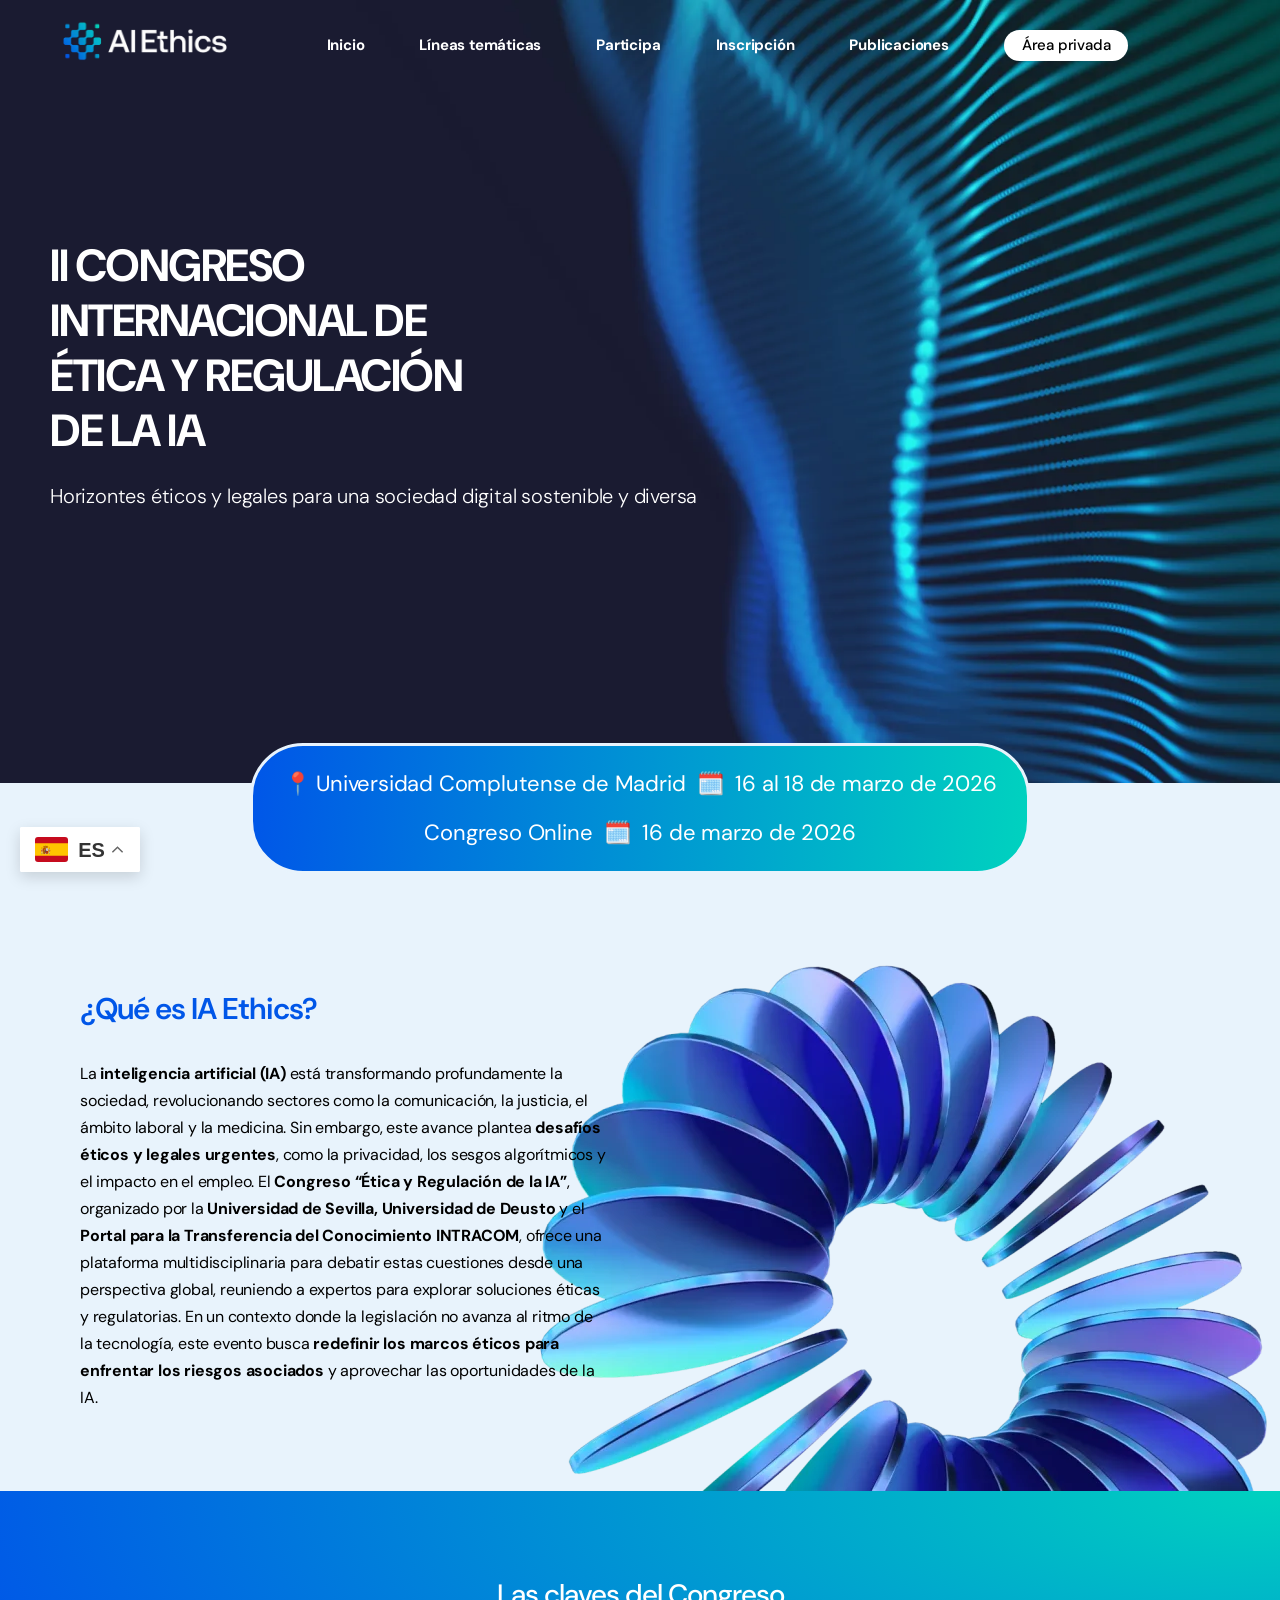
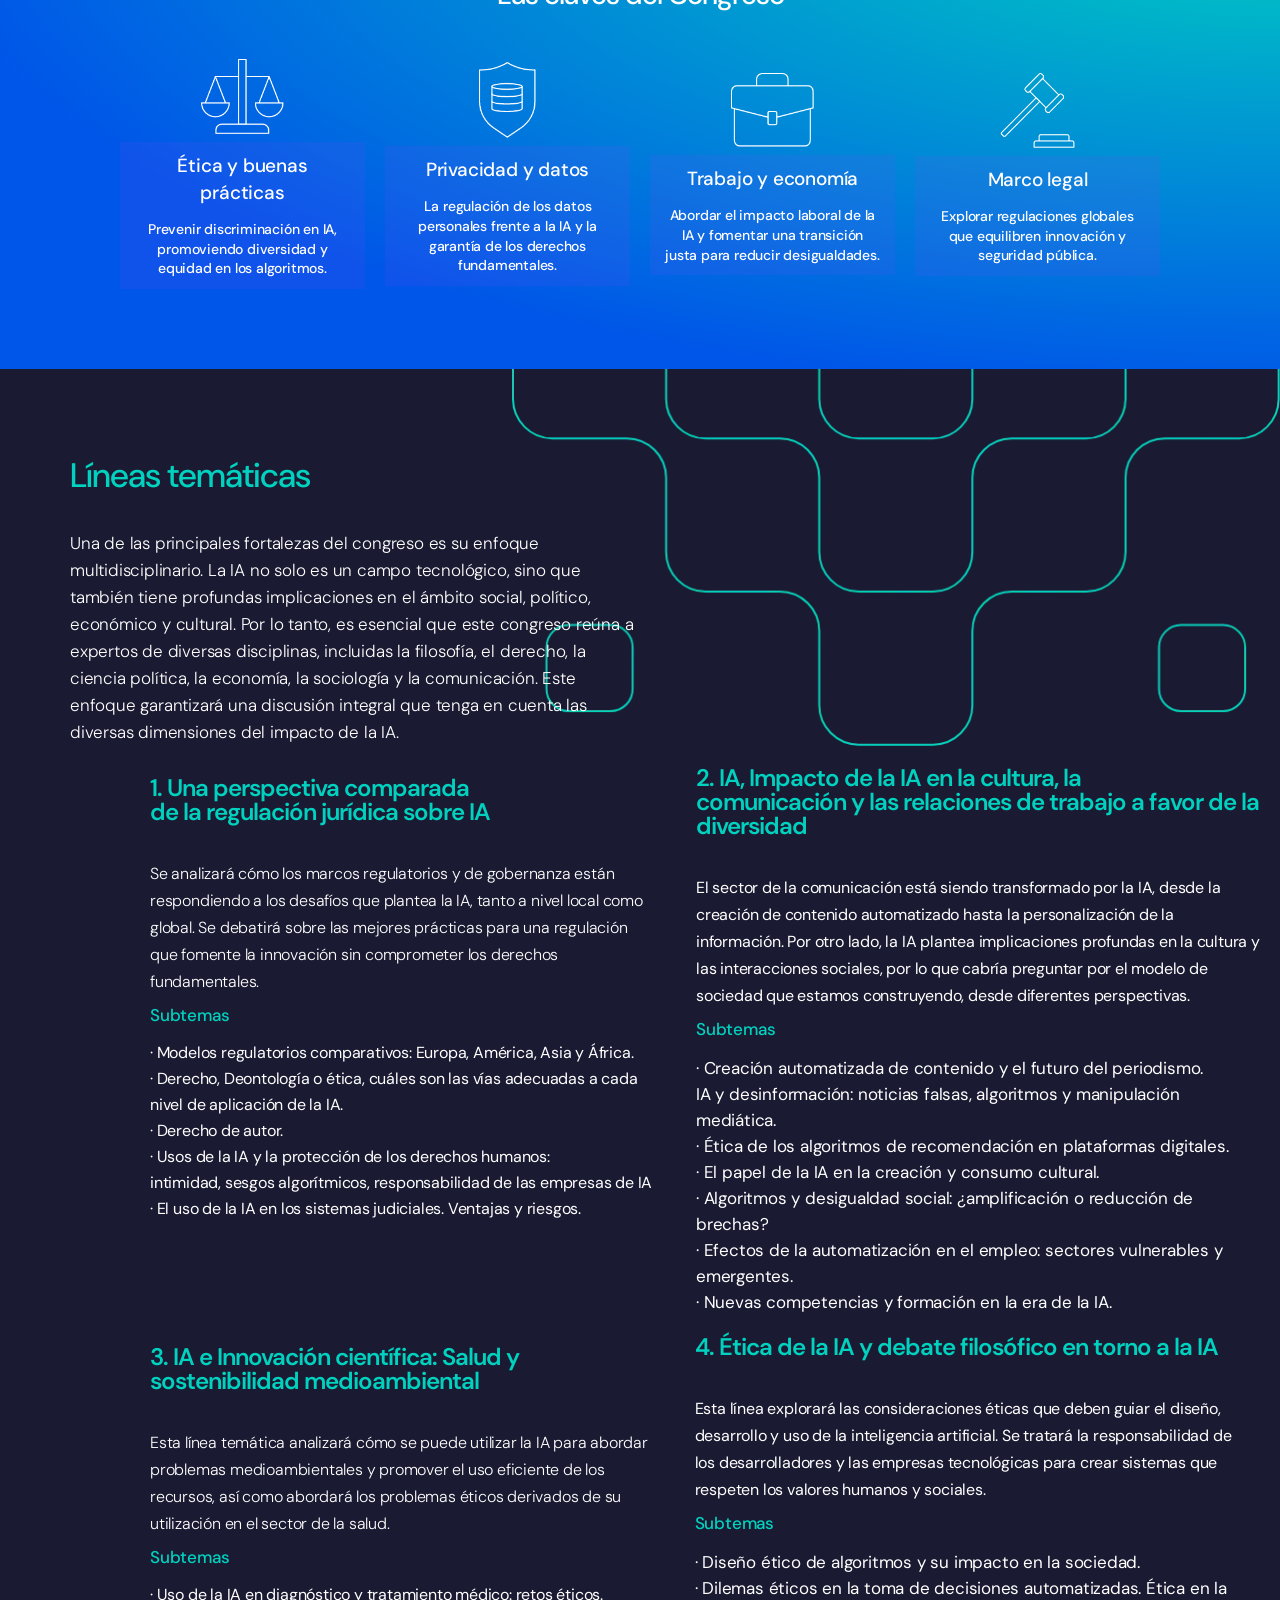
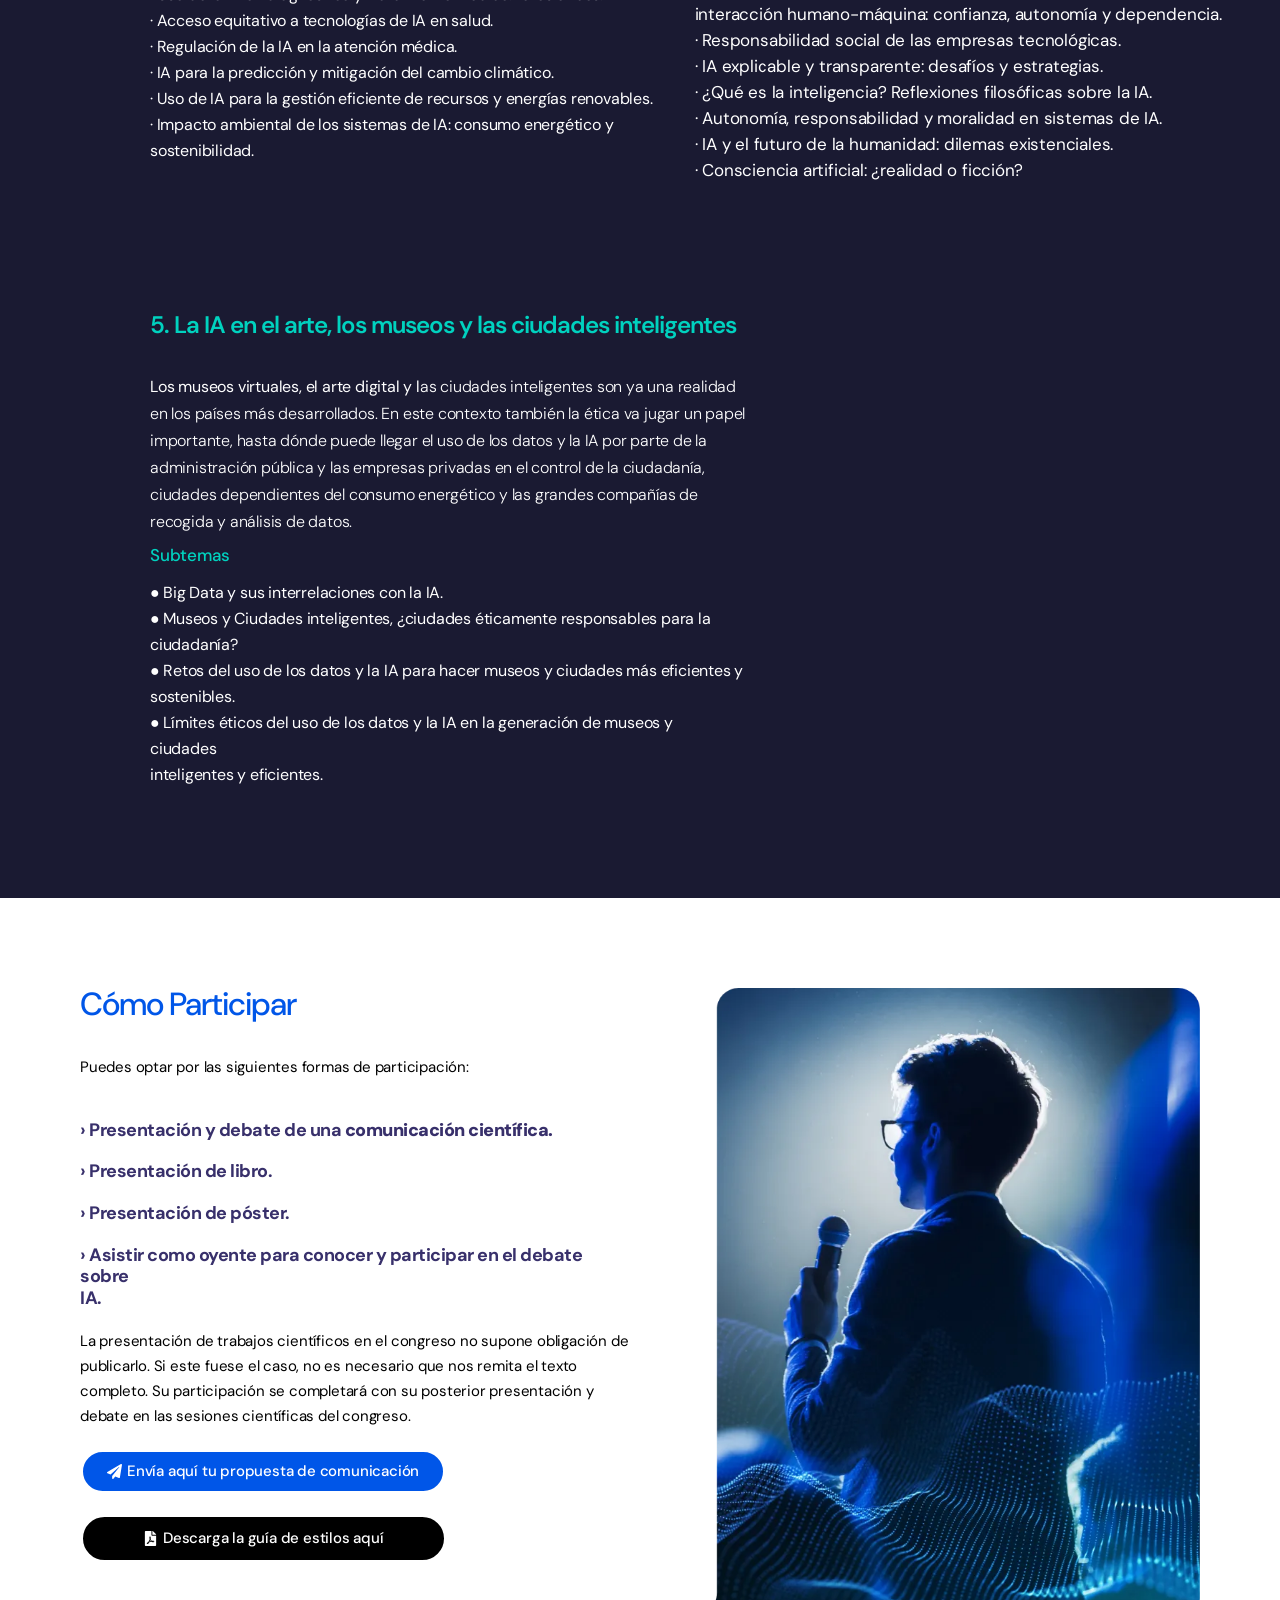
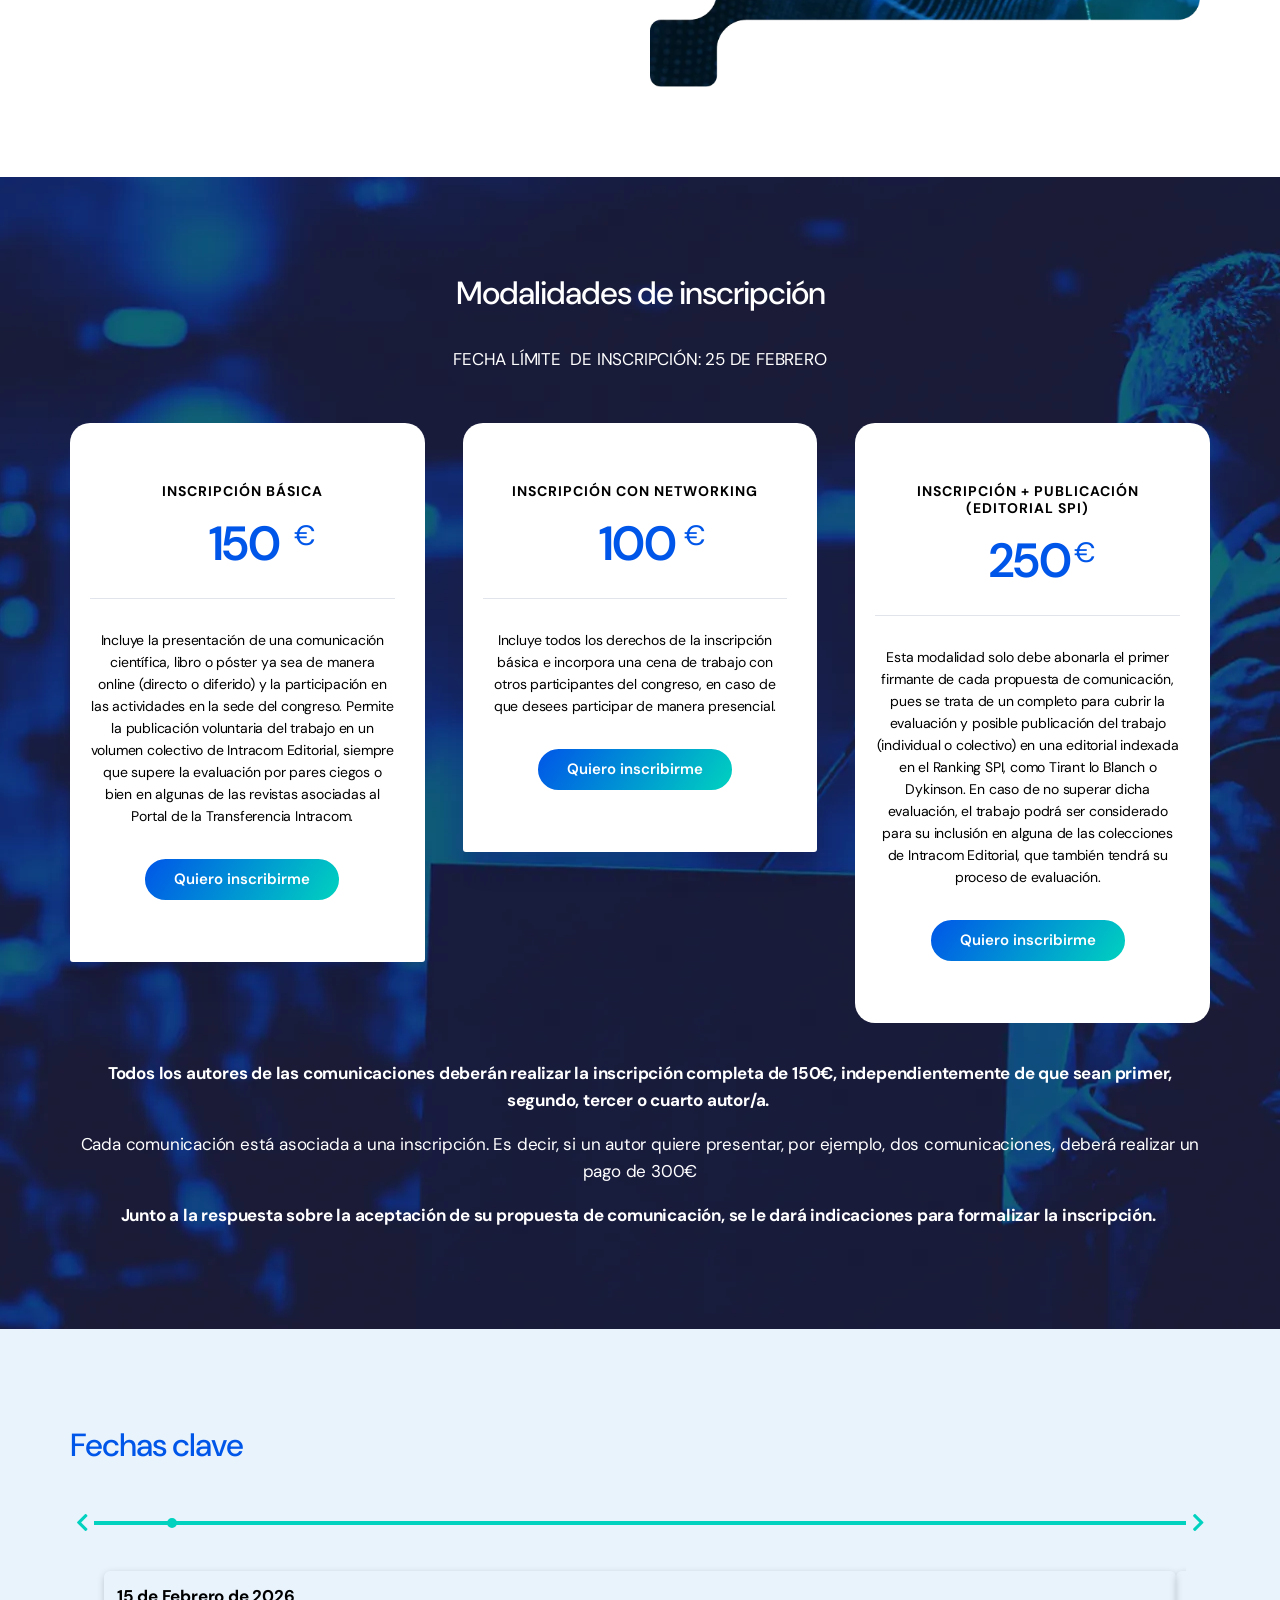
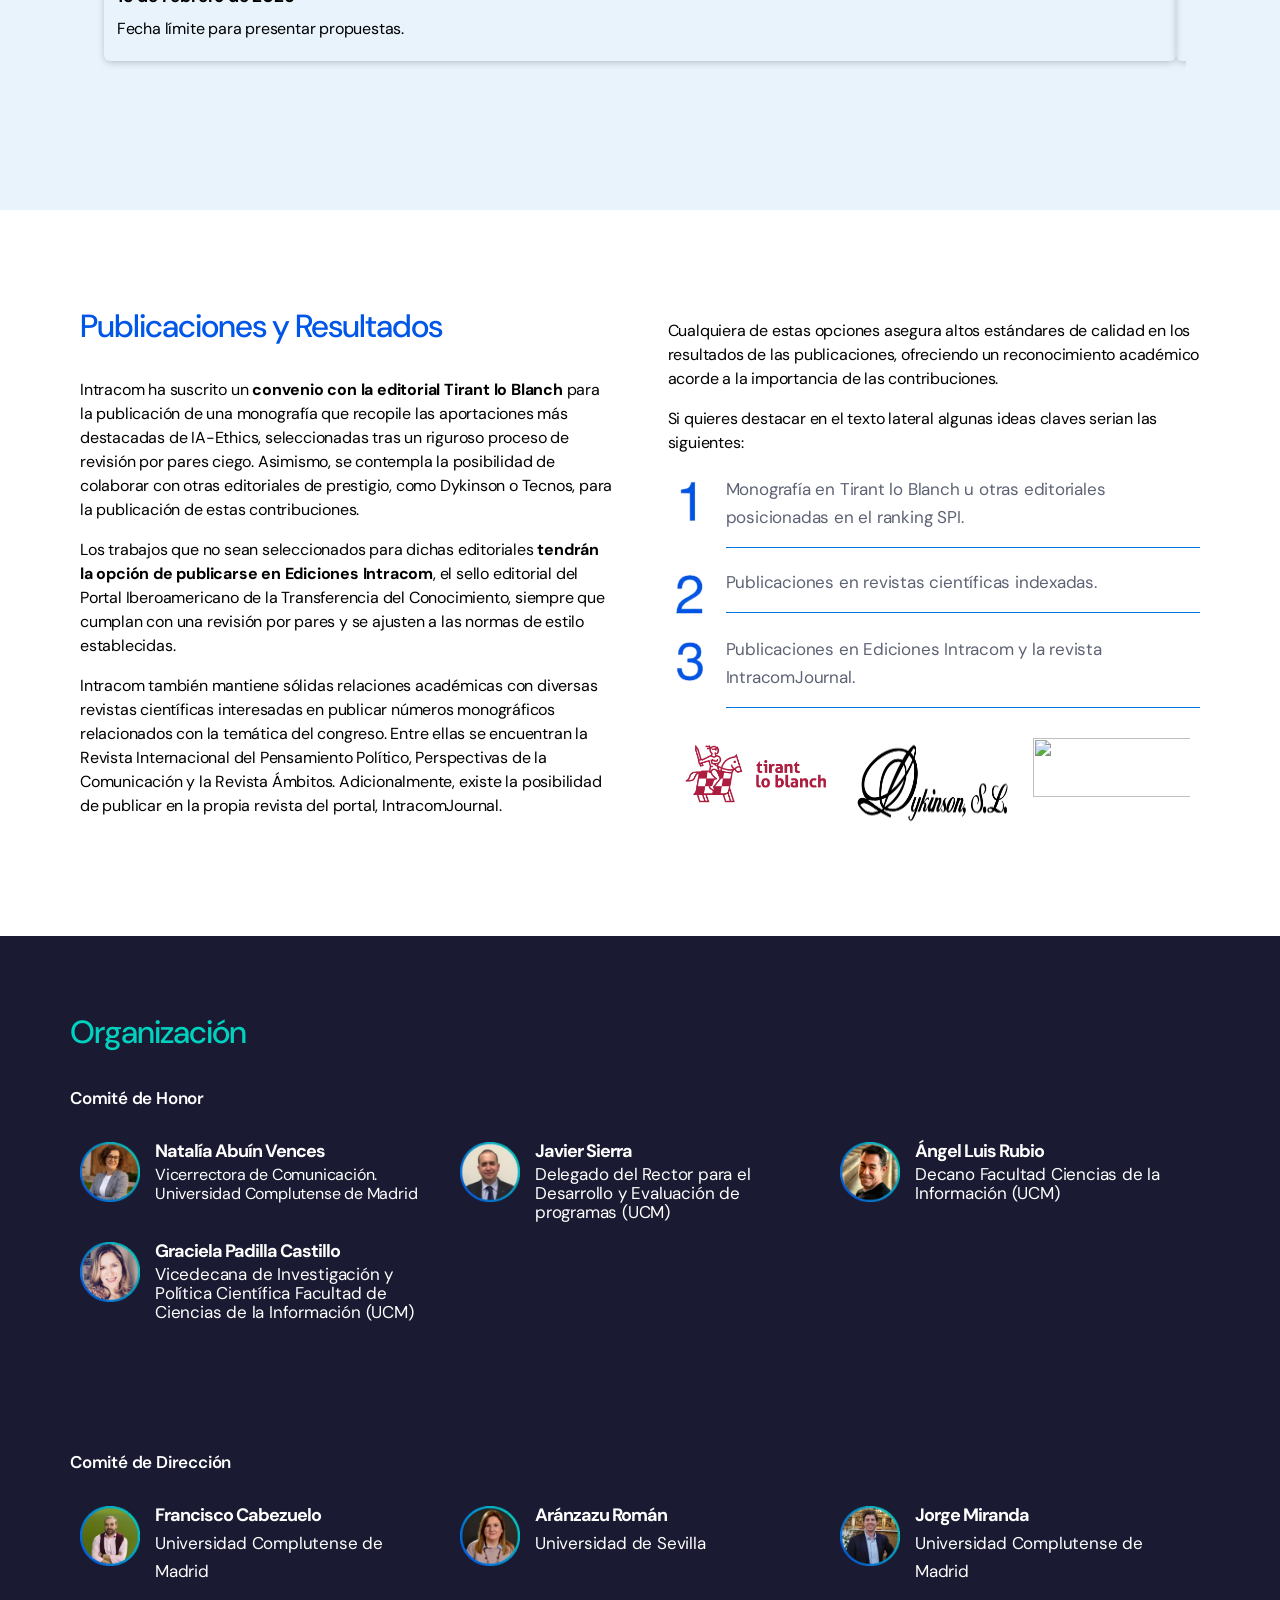
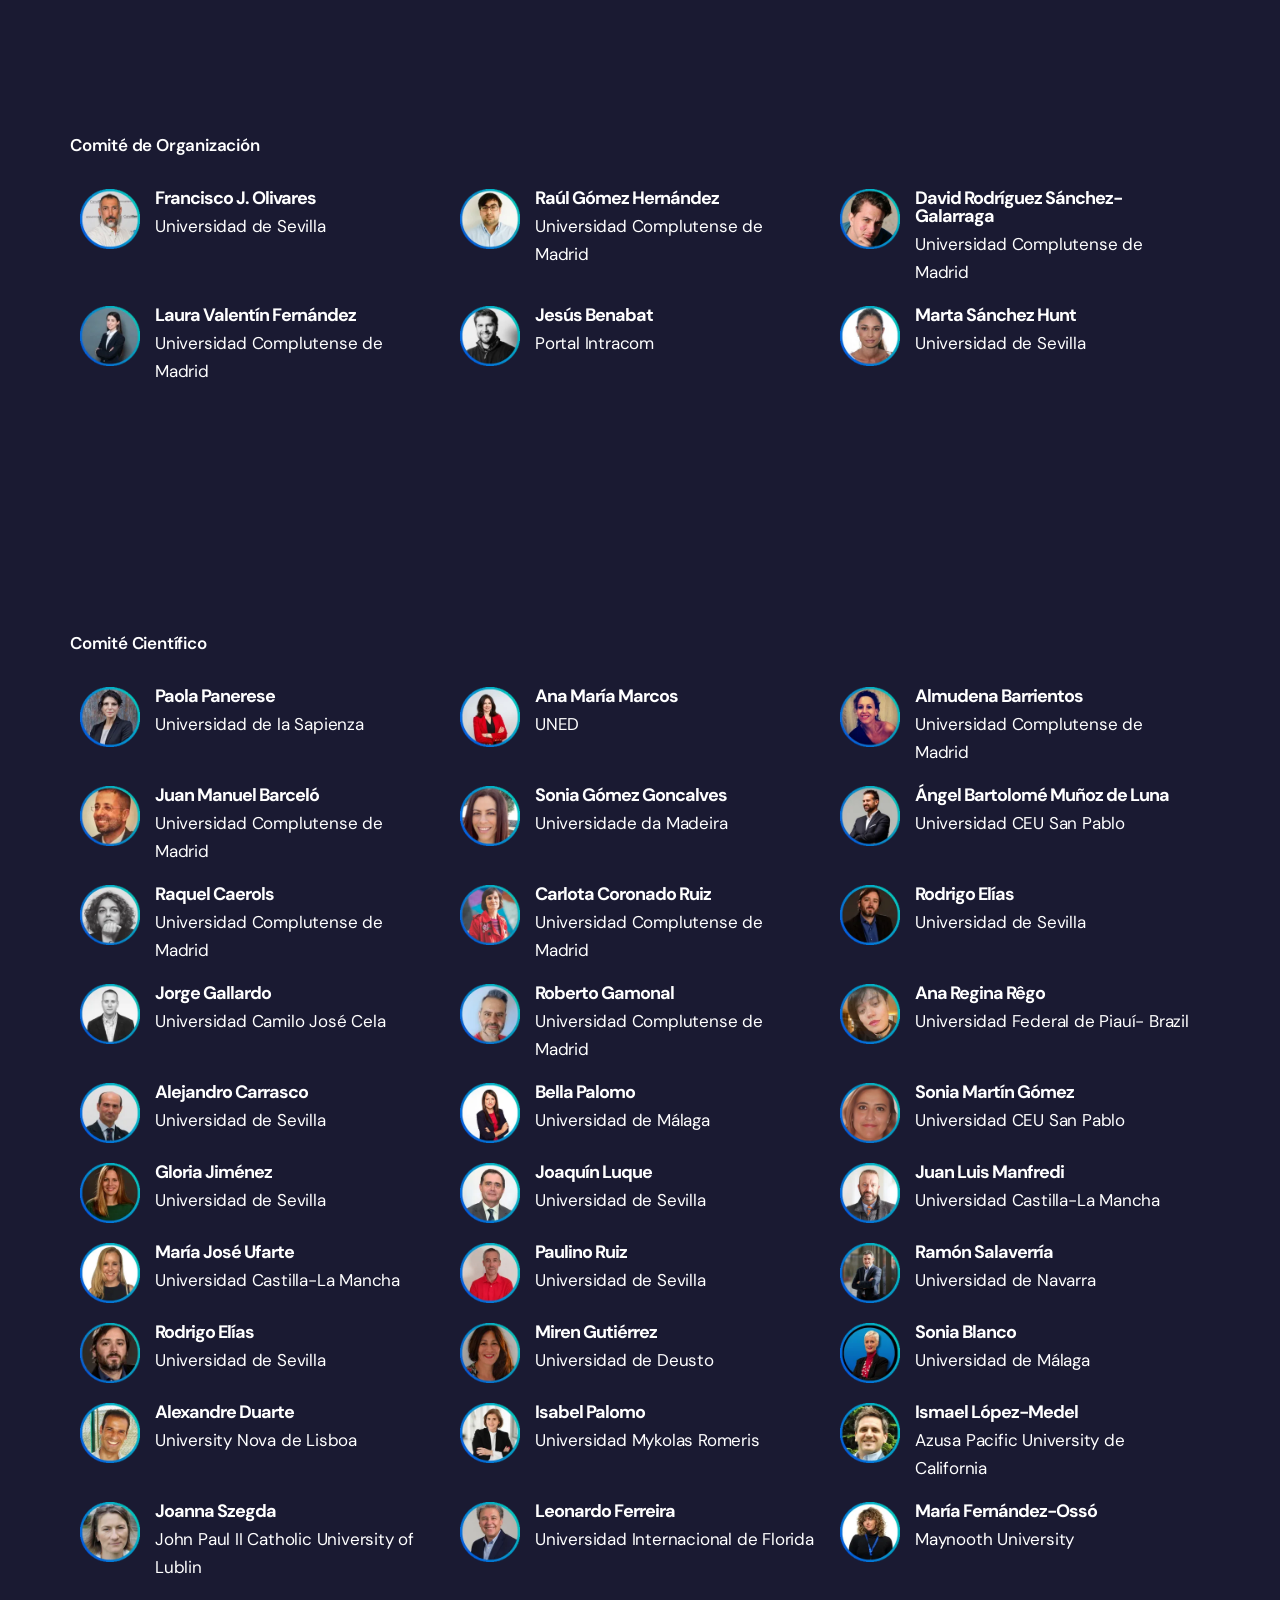
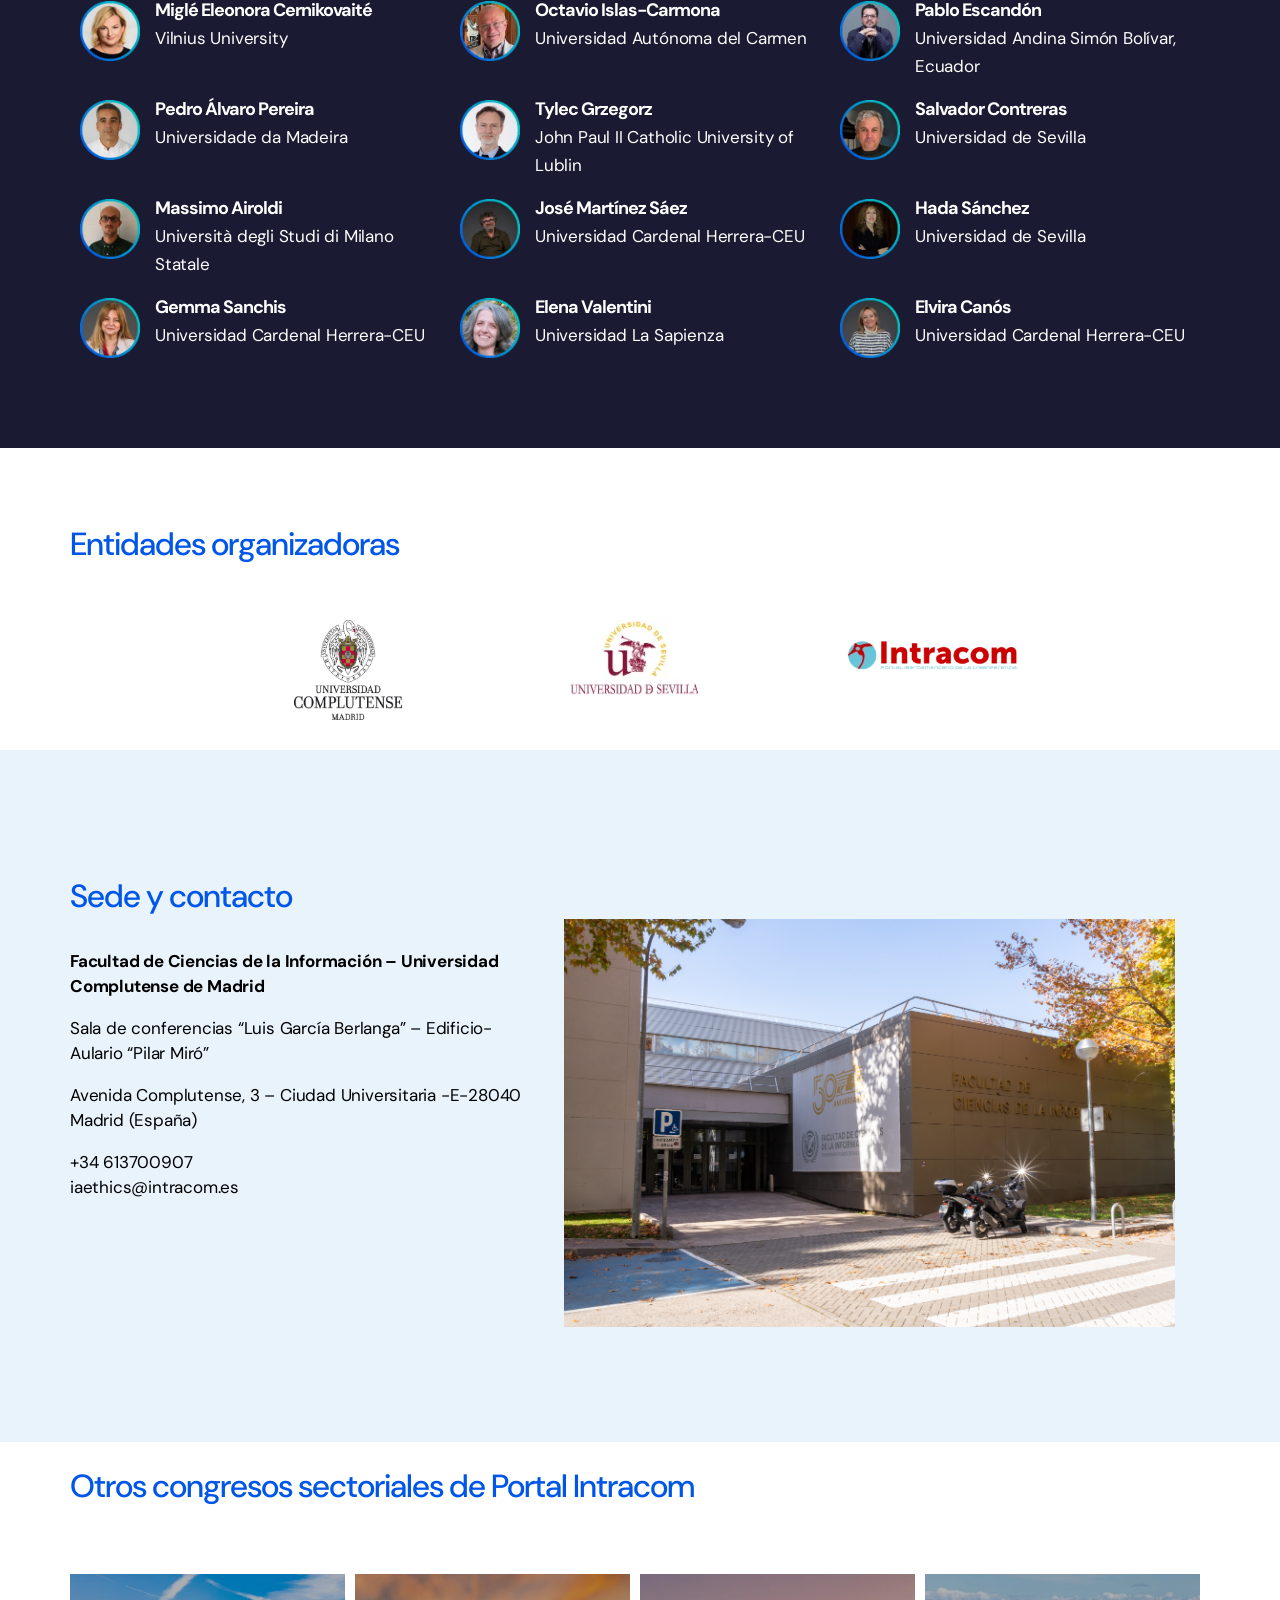
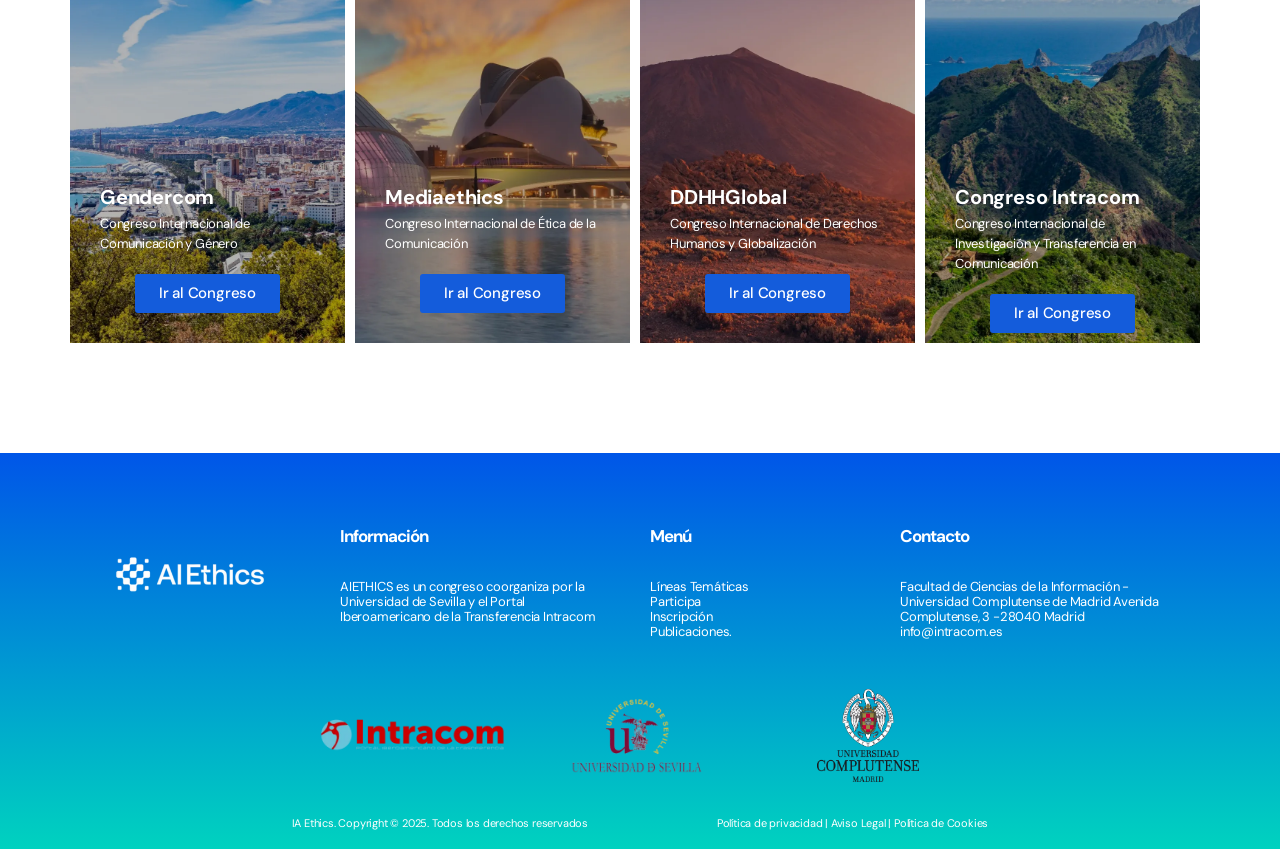
==== 2026/index.html @ 575ecce3 "Guardada la web del II Congreso antes de mover el dominio El dominio lo servía un WordPress con la e" ====
<!doctype html>
<html lang="es">
<head>
	<meta charset="UTF-8">
	<meta name="viewport" content="width=device-width, initial-scale=1">
	<link rel="profile" href="https://gmpg.org/xfn/11">
	<link rel="shortcut icon" type="image/png" href="/2026/wp-content/themes/softgen/assets/img/favicon.png"/><title>IAETHICS &#8211; II Congreso Internacional de Ética y Regulación de la IA</title>
<meta name='robots' content='max-image-preview:large' />
<link rel='dns-prefetch' href='//fonts.googleapis.com' />
<link rel="alternate" type="application/rss+xml" title="IAETHICS - II Congreso Internacional de Ética y Regulación de la IA &raquo; Feed" href="/feed/" />
<link rel="alternate" type="application/rss+xml" title="IAETHICS - II Congreso Internacional de Ética y Regulación de la IA &raquo; Feed de los comentarios" href="/comments/feed/" />
<link rel="alternate" title="oEmbed (JSON)" type="application/json+oembed" href="/2026/wp-json/oembed/1.0/embed?url=https%3A%2F%2Faiethics.portalintracom.com%2F" />
<link rel="alternate" title="oEmbed (XML)" type="text/xml+oembed" href="/2026/wp-json/oembed/1.0/embed?url=https%3A%2F%2Faiethics.portalintracom.com%2F&#038;format=xml" />
<style>:root {--softgen-grey-color: #5d6374;--softgen-primary-color: #4b83ff;--softgen-secondary-color: #089fac;--softgen-dark: #110718;--softgen-dark-color: #38306b;--softgen-grey-light-color: #b8b8b8;--softgen-bg-primary-transparent: rgba(255, 106, 50, 0.7);--softgen-bg-secondary-transparent: rgba(8, 159, 172, 0.6);--softgen-bg-dark: #38306b;--softgen-bg-dark-light: #F3F7FE;--softgen-bg-gradiant-color: linear-gradient(45deg, rgba(101, 182, 255, 1) 0%, rgba(75, 131, 255, 1) 100%); --softgen-bg-gradiant-transparent: linear-gradient(45deg, rgba(101, 182, 255, 0.9) 0%, rgba(75, 131, 255, 0.9) 100%);--softgen-secondary-font: "DM Sans", sans-serif;--softgen-primary-font: "DM Sans", sans-serif;--softgen-white-color: #fff; --softgen-bg-white: #fff; --softgen-bg-light-color: #F3F7FE; --softgen-border-color: #11071820; --softgen-shadow-sm: 0px 8px 16px 0px rgba(0, 0, 0, 0.04); --softgen-shadow-lg: 0px 30px 60px 0px rgba(10.000000000000004, 42.999999999999964, 82.99999999999999, 0.14901960784313725);}</style><style id="wp-img-auto-sizes-contain-inline-css">
img:is([sizes=auto i],[sizes^="auto," i]){contain-intrinsic-size:3000px 1500px}
/*# sourceURL=wp-img-auto-sizes-contain-inline-css */
</style>
<style id="wp-emoji-styles-inline-css">

	img.wp-smiley, img.emoji {
		display: inline !important;
		border: none !important;
		box-shadow: none !important;
		height: 1em !important;
		width: 1em !important;
		margin: 0 0.07em !important;
		vertical-align: -0.1em !important;
		background: none !important;
		padding: 0 !important;
	}
/*# sourceURL=wp-emoji-styles-inline-css */
</style>
<style id="classic-theme-styles-inline-css">
/*! This file is auto-generated */
.wp-block-button__link{color:#fff;background-color:#32373c;border-radius:9999px;box-shadow:none;text-decoration:none;padding:calc(.667em + 2px) calc(1.333em + 2px);font-size:1.125em}.wp-block-file__button{background:#32373c;color:#fff;text-decoration:none}
/*# sourceURL=/2026/wp-includes/css/classic-themes.min.css */
</style>
<style id="global-styles-inline-css">
:root{--wp--preset--aspect-ratio--square: 1;--wp--preset--aspect-ratio--4-3: 4/3;--wp--preset--aspect-ratio--3-4: 3/4;--wp--preset--aspect-ratio--3-2: 3/2;--wp--preset--aspect-ratio--2-3: 2/3;--wp--preset--aspect-ratio--16-9: 16/9;--wp--preset--aspect-ratio--9-16: 9/16;--wp--preset--color--black: #000000;--wp--preset--color--cyan-bluish-gray: #abb8c3;--wp--preset--color--white: #ffffff;--wp--preset--color--pale-pink: #f78da7;--wp--preset--color--vivid-red: #cf2e2e;--wp--preset--color--luminous-vivid-orange: #ff6900;--wp--preset--color--luminous-vivid-amber: #fcb900;--wp--preset--color--light-green-cyan: #7bdcb5;--wp--preset--color--vivid-green-cyan: #00d084;--wp--preset--color--pale-cyan-blue: #8ed1fc;--wp--preset--color--vivid-cyan-blue: #0693e3;--wp--preset--color--vivid-purple: #9b51e0;--wp--preset--gradient--vivid-cyan-blue-to-vivid-purple: linear-gradient(135deg,rgb(6,147,227) 0%,rgb(155,81,224) 100%);--wp--preset--gradient--light-green-cyan-to-vivid-green-cyan: linear-gradient(135deg,rgb(122,220,180) 0%,rgb(0,208,130) 100%);--wp--preset--gradient--luminous-vivid-amber-to-luminous-vivid-orange: linear-gradient(135deg,rgb(252,185,0) 0%,rgb(255,105,0) 100%);--wp--preset--gradient--luminous-vivid-orange-to-vivid-red: linear-gradient(135deg,rgb(255,105,0) 0%,rgb(207,46,46) 100%);--wp--preset--gradient--very-light-gray-to-cyan-bluish-gray: linear-gradient(135deg,rgb(238,238,238) 0%,rgb(169,184,195) 100%);--wp--preset--gradient--cool-to-warm-spectrum: linear-gradient(135deg,rgb(74,234,220) 0%,rgb(151,120,209) 20%,rgb(207,42,186) 40%,rgb(238,44,130) 60%,rgb(251,105,98) 80%,rgb(254,248,76) 100%);--wp--preset--gradient--blush-light-purple: linear-gradient(135deg,rgb(255,206,236) 0%,rgb(152,150,240) 100%);--wp--preset--gradient--blush-bordeaux: linear-gradient(135deg,rgb(254,205,165) 0%,rgb(254,45,45) 50%,rgb(107,0,62) 100%);--wp--preset--gradient--luminous-dusk: linear-gradient(135deg,rgb(255,203,112) 0%,rgb(199,81,192) 50%,rgb(65,88,208) 100%);--wp--preset--gradient--pale-ocean: linear-gradient(135deg,rgb(255,245,203) 0%,rgb(182,227,212) 50%,rgb(51,167,181) 100%);--wp--preset--gradient--electric-grass: linear-gradient(135deg,rgb(202,248,128) 0%,rgb(113,206,126) 100%);--wp--preset--gradient--midnight: linear-gradient(135deg,rgb(2,3,129) 0%,rgb(40,116,252) 100%);--wp--preset--font-size--small: 13px;--wp--preset--font-size--medium: 20px;--wp--preset--font-size--large: 36px;--wp--preset--font-size--x-large: 42px;--wp--preset--spacing--20: 0.44rem;--wp--preset--spacing--30: 0.67rem;--wp--preset--spacing--40: 1rem;--wp--preset--spacing--50: 1.5rem;--wp--preset--spacing--60: 2.25rem;--wp--preset--spacing--70: 3.38rem;--wp--preset--spacing--80: 5.06rem;--wp--preset--shadow--natural: 6px 6px 9px rgba(0, 0, 0, 0.2);--wp--preset--shadow--deep: 12px 12px 50px rgba(0, 0, 0, 0.4);--wp--preset--shadow--sharp: 6px 6px 0px rgba(0, 0, 0, 0.2);--wp--preset--shadow--outlined: 6px 6px 0px -3px rgb(255, 255, 255), 6px 6px rgb(0, 0, 0);--wp--preset--shadow--crisp: 6px 6px 0px rgb(0, 0, 0);}.wp-block-button{--wp--preset--dimension--25: 25%;--wp--preset--dimension--50: 50%;--wp--preset--dimension--75: 75%;--wp--preset--dimension--100: 100%;}:where(body) { margin: 0; }:where(.is-layout-flex){gap: 0.5em;}:where(.is-layout-grid){gap: 0.5em;}body .is-layout-flex{display: flex;}.is-layout-flex{flex-wrap: wrap;align-items: center;}.is-layout-flex > :is(*, div){margin: 0;}body .is-layout-grid{display: grid;}.is-layout-grid > :is(*, div){margin: 0;}body{padding-top: 0px;padding-right: 0px;padding-bottom: 0px;padding-left: 0px;}:root :where(.wp-element-button, .wp-block-button__link){background-color: #32373c;border-width: 0;color: #fff;font-family: inherit;font-size: inherit;font-style: inherit;font-weight: inherit;letter-spacing: inherit;line-height: inherit;padding-top: calc(0.667em + 2px);padding-right: calc(1.333em + 2px);padding-bottom: calc(0.667em + 2px);padding-left: calc(1.333em + 2px);text-decoration: none;text-transform: inherit;}.has-black-color{color: var(--wp--preset--color--black) !important;}.has-cyan-bluish-gray-color{color: var(--wp--preset--color--cyan-bluish-gray) !important;}.has-white-color{color: var(--wp--preset--color--white) !important;}.has-pale-pink-color{color: var(--wp--preset--color--pale-pink) !important;}.has-vivid-red-color{color: var(--wp--preset--color--vivid-red) !important;}.has-luminous-vivid-orange-color{color: var(--wp--preset--color--luminous-vivid-orange) !important;}.has-luminous-vivid-amber-color{color: var(--wp--preset--color--luminous-vivid-amber) !important;}.has-light-green-cyan-color{color: var(--wp--preset--color--light-green-cyan) !important;}.has-vivid-green-cyan-color{color: var(--wp--preset--color--vivid-green-cyan) !important;}.has-pale-cyan-blue-color{color: var(--wp--preset--color--pale-cyan-blue) !important;}.has-vivid-cyan-blue-color{color: var(--wp--preset--color--vivid-cyan-blue) !important;}.has-vivid-purple-color{color: var(--wp--preset--color--vivid-purple) !important;}.has-black-background-color{background-color: var(--wp--preset--color--black) !important;}.has-cyan-bluish-gray-background-color{background-color: var(--wp--preset--color--cyan-bluish-gray) !important;}.has-white-background-color{background-color: var(--wp--preset--color--white) !important;}.has-pale-pink-background-color{background-color: var(--wp--preset--color--pale-pink) !important;}.has-vivid-red-background-color{background-color: var(--wp--preset--color--vivid-red) !important;}.has-luminous-vivid-orange-background-color{background-color: var(--wp--preset--color--luminous-vivid-orange) !important;}.has-luminous-vivid-amber-background-color{background-color: var(--wp--preset--color--luminous-vivid-amber) !important;}.has-light-green-cyan-background-color{background-color: var(--wp--preset--color--light-green-cyan) !important;}.has-vivid-green-cyan-background-color{background-color: var(--wp--preset--color--vivid-green-cyan) !important;}.has-pale-cyan-blue-background-color{background-color: var(--wp--preset--color--pale-cyan-blue) !important;}.has-vivid-cyan-blue-background-color{background-color: var(--wp--preset--color--vivid-cyan-blue) !important;}.has-vivid-purple-background-color{background-color: var(--wp--preset--color--vivid-purple) !important;}.has-black-border-color{border-color: var(--wp--preset--color--black) !important;}.has-cyan-bluish-gray-border-color{border-color: var(--wp--preset--color--cyan-bluish-gray) !important;}.has-white-border-color{border-color: var(--wp--preset--color--white) !important;}.has-pale-pink-border-color{border-color: var(--wp--preset--color--pale-pink) !important;}.has-vivid-red-border-color{border-color: var(--wp--preset--color--vivid-red) !important;}.has-luminous-vivid-orange-border-color{border-color: var(--wp--preset--color--luminous-vivid-orange) !important;}.has-luminous-vivid-amber-border-color{border-color: var(--wp--preset--color--luminous-vivid-amber) !important;}.has-light-green-cyan-border-color{border-color: var(--wp--preset--color--light-green-cyan) !important;}.has-vivid-green-cyan-border-color{border-color: var(--wp--preset--color--vivid-green-cyan) !important;}.has-pale-cyan-blue-border-color{border-color: var(--wp--preset--color--pale-cyan-blue) !important;}.has-vivid-cyan-blue-border-color{border-color: var(--wp--preset--color--vivid-cyan-blue) !important;}.has-vivid-purple-border-color{border-color: var(--wp--preset--color--vivid-purple) !important;}.has-vivid-cyan-blue-to-vivid-purple-gradient-background{background: var(--wp--preset--gradient--vivid-cyan-blue-to-vivid-purple) !important;}.has-light-green-cyan-to-vivid-green-cyan-gradient-background{background: var(--wp--preset--gradient--light-green-cyan-to-vivid-green-cyan) !important;}.has-luminous-vivid-amber-to-luminous-vivid-orange-gradient-background{background: var(--wp--preset--gradient--luminous-vivid-amber-to-luminous-vivid-orange) !important;}.has-luminous-vivid-orange-to-vivid-red-gradient-background{background: var(--wp--preset--gradient--luminous-vivid-orange-to-vivid-red) !important;}.has-very-light-gray-to-cyan-bluish-gray-gradient-background{background: var(--wp--preset--gradient--very-light-gray-to-cyan-bluish-gray) !important;}.has-cool-to-warm-spectrum-gradient-background{background: var(--wp--preset--gradient--cool-to-warm-spectrum) !important;}.has-blush-light-purple-gradient-background{background: var(--wp--preset--gradient--blush-light-purple) !important;}.has-blush-bordeaux-gradient-background{background: var(--wp--preset--gradient--blush-bordeaux) !important;}.has-luminous-dusk-gradient-background{background: var(--wp--preset--gradient--luminous-dusk) !important;}.has-pale-ocean-gradient-background{background: var(--wp--preset--gradient--pale-ocean) !important;}.has-electric-grass-gradient-background{background: var(--wp--preset--gradient--electric-grass) !important;}.has-midnight-gradient-background{background: var(--wp--preset--gradient--midnight) !important;}.has-small-font-size{font-size: var(--wp--preset--font-size--small) !important;}.has-medium-font-size{font-size: var(--wp--preset--font-size--medium) !important;}.has-large-font-size{font-size: var(--wp--preset--font-size--large) !important;}.has-x-large-font-size{font-size: var(--wp--preset--font-size--x-large) !important;}
:root :where(.wp-block-icon svg){width: 24px;}
:where(.wp-block-gallery.is-layout-flex){gap: var( --wp--style--gallery-gap-default, var( --gallery-block--gutter-size, var( --wp--style--block-gap, 0.5em ) ) );}:where(.wp-block-gallery.is-layout-grid){gap: var( --wp--style--gallery-gap-default, var( --gallery-block--gutter-size, var( --wp--style--block-gap, 0.5em ) ) );}
:where(.wp-block-latest-posts.is-layout-flex){gap: 1.25em;}:where(.wp-block-latest-posts.is-layout-grid){gap: 1.25em;}
:where(.wp-block-post-template.is-layout-flex){gap: 1.25em;}:where(.wp-block-post-template.is-layout-grid){gap: 1.25em;}
:where(.wp-block-term-template.is-layout-flex){gap: 1.25em;}:where(.wp-block-term-template.is-layout-grid){gap: 1.25em;}
:where(.wp-block-columns.is-layout-flex){gap: 2em;}:where(.wp-block-columns.is-layout-grid){gap: 2em;}
:root :where(.wp-block-pullquote){font-size: 1.5em;line-height: 1.6;}
/*# sourceURL=global-styles-inline-css */
</style>
<link rel='stylesheet' id='contact-form-7-css' href='/2026/wp-content/plugins/contact-form-7/includes/css/styles.css?ver=6.1.7' media='all' />
<link rel='stylesheet' id='venobox-style-css' href='/2026/wp-content/plugins/softgen-core/assets/css/lib/venobox.min.css?ver=1.0.0' media='all' />
<link rel='stylesheet' id='softgen-core-style-css' href='/2026/wp-content/plugins/softgen-core/assets/css/softgen-core.css?ver=1791888764' media='all' />
<link rel='stylesheet' id='softgen-dl-icons-css' href='/2026/wp-content/themes/softgen/assets/css/dl-icons.min.css?ver=1.0' media='all' />
<link rel='stylesheet' id='elementor-icons-shared-0-css' href='/2026/wp-content/plugins/softgen-core/assets/css/lib/line-awesome.min.css?ver=1.0.3' media='all' />
<link rel='stylesheet' id='elementor-icons-line-awesome-icons-css' href='/2026/wp-content/plugins/softgen-core/assets/css/lib/line-awesome.min.css?ver=1.0.3' media='all' />
<link rel='stylesheet' id='softgen-jquary-ui-css' href='/2026/wp-content/themes/softgen/assets/css/jquary-ui.min.css?ver=1.13.1' media='all' />
<link rel='stylesheet' id='softgen-common-style-css' href='/2026/wp-content/themes/softgen/assets/css/common-style.min.css?ver=1736022268' media='all' />
<link rel='stylesheet' id='softgen-main-style-css' href='/2026/wp-content/themes/softgen/assets/css/main.min.css?ver=1736022268' media='all' />
<link rel='stylesheet' id='softgen-style-css' href='/2026/wp-content/themes/softgen/style.css?ver=1.0.4' media='all' />
<style id="softgen-style-inline-css">
.error-page-wrap{background-image: url(/2026/wp-content/themes/softgen/assets/img/gradient/gradient-bg-1.jpg)}
/*# sourceURL=softgen-style-inline-css */
</style>
<link rel='stylesheet' id='elementor-frontend-css' href='/2026/wp-content/plugins/elementor/assets/css/frontend.min.css?ver=4.2.4' media='all' />
<link rel='stylesheet' id='elementor-post-8-css' href='/2026/wp-content/uploads/elementor/css/post-8.css?ver=1789735637' media='all' />
<link rel='stylesheet' id='softgen-hero-sections-css' href='/2026/wp-content/plugins/softgen-core/assets/css/widgets/sections/hero-section.min.css?ver=1736022285' media='all' />
<link rel='stylesheet' id='softgen-button-css' href='/2026/wp-content/plugins/softgen-core/assets/css/widgets/button.min.css?ver=1736022285' media='all' />
<link rel='stylesheet' id='softgen-keyfram-anim-css' href='/2026/wp-content/plugins/softgen-core/assets/css/keyfram-animation.min.css?ver=1736022285' media='all' />
<link rel='stylesheet' id='softgen-play-button-css' href='/2026/wp-content/plugins/softgen-core/assets/css/widgets/play-button.min.css?ver=1736022285' media='all' />
<link rel='stylesheet' id='widget-heading-css' href='/2026/wp-content/plugins/elementor/assets/css/widget-heading.min.css?ver=4.2.4' media='all' />
<link rel='stylesheet' id='widget-image-css' href='/2026/wp-content/plugins/elementor/assets/css/widget-image.min.css?ver=4.2.4' media='all' />
<link rel='stylesheet' id='softgen-pricing-plan-css' href='/2026/wp-content/plugins/softgen-core/assets/css/widgets/pricing-plan-switcher.min.css?ver=1736022285' media='all' />
<link rel='stylesheet' id='font-awesome-5-all-css' href='/2026/wp-content/plugins/elementor/assets/lib/font-awesome/css/all.min.css?ver=1.7.1' media='all' />
<link rel='stylesheet' id='twae-common-styles-css' href='/2026/wp-content/plugins/timeline-widget-addon-for-elementor/assets/css/twae-common-styles.min.css?ver=1.7.1' media='all' />
<link rel='stylesheet' id='swiper-css' href='/2026/wp-content/plugins/elementor/assets/lib/swiper/v8/css/swiper.min.css?ver=8.4.5' media='all' />
<link rel='stylesheet' id='twae-horizontal-timeline-css' href='/2026/wp-content/plugins/timeline-widget-addon-for-elementor/assets/css/twae-horizontal-timeline.min.css?ver=1.7.1' media='all' />
<link rel='stylesheet' id='elementor-post-9-css' href='/2026/wp-content/uploads/elementor/css/post-9.css?ver=1789735638' media='all' />
<link rel='stylesheet' id='csf-google-web-fonts-css' href='//fonts.googleapis.com/css?family=DM%20Sans:400&#038;display=swap' media='all' />
<link rel='stylesheet' id='elementor-gf-local-dmsans-css' href='/2026/wp-content/uploads/elementor/google-fonts/css/dmsans.css?ver=1743066846' media='all' />
<script id="jquery-core-js" src="/2026/wp-includes/js/jquery/jquery.min.js?ver=3.7.1"></script>
<script id="jquery-migrate-js" src="/2026/wp-includes/js/jquery/jquery-migrate.min.js?ver=3.4.1"></script>
<script id="modernizr-js" src="/2026/wp-content/plugins/softgen-core/assets/js/lib/modernizr-2.8.3-respond-1.4.2.min.js?ver=2.8.3"></script>
<link rel="https://api.w.org/" href="/2026/wp-json/" /><link rel="alternate" title="JSON" type="application/json" href="/2026/wp-json/wp/v2/pages/9" /><link rel="EditURI" type="application/rsd+xml" title="RSD" href="/xmlrpc.php?rsd" />
<meta name="generator" content="WordPress 7.1.3" />
<link rel="canonical" href="/" />
<link rel='shortlink' href='/' />
<meta name="generator" content="Elementor 4.2.4; features: e_font_icon_svg, additional_custom_breakpoints; settings: css_print_method-external, google_font-enabled, font_display-swap">
			<style>
				.e-con.e-parent:nth-of-type(n+4):not(.e-lazyloaded):not(.e-no-lazyload),
				.e-con.e-parent:nth-of-type(n+4):not(.e-lazyloaded):not(.e-no-lazyload) * {
					background-image: none !important;
				}
				@media screen and (max-height: 1024px) {
					.e-con.e-parent:nth-of-type(n+3):not(.e-lazyloaded):not(.e-no-lazyload),
					.e-con.e-parent:nth-of-type(n+3):not(.e-lazyloaded):not(.e-no-lazyload) * {
						background-image: none !important;
					}
				}
				@media screen and (max-height: 640px) {
					.e-con.e-parent:nth-of-type(n+2):not(.e-lazyloaded):not(.e-no-lazyload),
					.e-con.e-parent:nth-of-type(n+2):not(.e-lazyloaded):not(.e-no-lazyload) * {
						background-image: none !important;
					}
				}
			</style>
			<style id="wp-custom-css">
.animated-shape {
  display: none !important;
}

.navigation-menu a {
  margin-right: 25px; /* Aumenta la separación entre los enlaces */
}

.navigation-menu {
  margin-left: 260px; /* Ajusta este valor para moverlo más a la derecha */
}

.cd-pricing-switcher {
    display: none;
}

.elementor-repeater-item-2d88023 {
    text-align: center; /* Centrar texto horizontalmente */
    margin: 0 auto; /* Asegura que el contenido esté centrado dentro del contenedor */
    display: block; /* Garantiza que funcione con el flujo estándar */
}

.elementor-repeater-item-39ac7d2 {
    text-align: center; /* Centrar texto horizontalmente */
    margin: 0 auto; /* Asegura que el contenido esté en el centro */
    display: block; /* Flujo estándar */
}

.elementor-repeater-item-e16e368 {
    text-align: center; /* Centrar horizontalmente */
    margin: 0 auto; /* Centrar el bloque dentro del contenedor */
    display: block; /* Flujo estándar */
}

.elementor-repeater-item-8f8ec3b {
    text-align: center; /* Centrar horizontalmente */
    margin: 0 auto; /* Centrar el bloque dentro del contenedor */
    display: block; /* Flujo estándar */
}

.elementor-repeater-item-2d88023, 
.elementor-repeater-item-39ac7d2, 
.elementor-repeater-item-8f8ec3b,
.elementor-repeater-item-e16e368 {
    border-radius: 20px; /* Ajusta el valor para mayor o menor redondeo */
    overflow: hidden; /* Asegura que el contenido respete el borde redondeado */
}

.twae-icondot {
  width: 10px !important; /* Ajusta el tamaño del círculo */
  height: 10px !important; /* Mantén la proporción de círculo perfecto */
  border-radius: 50% !important; /* Hace que el elemento sea un círculo */

  margin-top: 7px; /* Ajusta este valor según sea necesario */
}


span.wc-block-formatted-money-amount.wc-block-components-formatted-money-amount.wc-block-components-product-price__value {
    display: none !important;
}

/* Ocultar el texto original y añadir el nuevo texto debajo */
.wc-block-checkout__add-note .wc-block-components-checkbox__label {
    visibility: hidden;
    position: relative;
}

.wc-block-checkout__add-note .wc-block-components-checkbox__label::after {
    content: "Si necesitas factura, introduce tus datos:";
    visibility: visible;
    position: absolute;
    top: 0;
    left: 0;
    color: #000;
    font-size: 14px;
    line-height: 1.4;
    white-space: nowrap; /* Evitar el salto de línea */
}

/* Reducir ancho del bloque del logo */
.header-wrapper .site-logo {
    flex: 0 0 auto;
    max-width: 180px; /* ajusta: 140–200 según te guste */
    margin-right: 20px; /* separación logo–menú */
}

/* Asegurar que el menú se acerque */
.header-wrapper .navigation-menu {
    margin-left: 0;
}

/* Botón ovalado "Área privada" en el menú */
#menu-item-2898 > a {
    background-color: #ffffff;
    color: #000000 !important;
    padding: 8px 18px;
    border-radius: 999px; /* forma ovalada */
    display: inline-flex;
    align-items: center;
    justify-content: center;
    font-weight: 500;
    line-height: 1;
    transition: all 0.25s ease;
}

/* Hover elegante */
#menu-item-2898 > a:hover {
    background-color: #f2f2f2;
    color: #000000;
}


</style>
</head>

<body class="home wp-singular page-template page-template-elementor-template page-template-elementor-template-php page page-id-9 wp-custom-logo wp-theme-softgen is-primary-menu no-page-banner sticky-enable elementor-default elementor-kit-8 elementor-page elementor-page-9">
	
<div id="page" class="site">
	<a class="skip-link screen-reader-text" href="#primary">Skip to content</a>

	<header class="header-wrapper header-color-scheme-white" style="">
    <div class="navigation-wrapper">
        <div class="container">
            <div class="navigation-inner">
                <div class="site-logo">
                    <a href="/"><img class="is-sticky-logo" src="/2026/wp-content/uploads/2025/01/cropped-aiethics-fondo-negro_resultado.webp"  alt="IAETHICS &#8211; II Congreso Internacional de Ética y Regulación de la IA"/><img class="sticky-logo" src="/2026/wp-content/uploads/2025/01/cropped-aiethics-fondo-negro_resultado.webp"  alt="IAETHICS &#8211; II Congreso Internacional de Ética y Regulación de la IA"/></a>
                </div>
                <nav class="navigation-menu">
                <ul id="menu-main-menu" class="main-menu"><li id="menu-item-1837" class="menu-item menu-item-type-post_type menu-item-object-page menu-item-home current-menu-item page_item page-item-9 current_page_item menu-item-1837"><a href="/" aria-current="page">Inicio</a></li>
<li id="menu-item-1967" class="menu-item menu-item-type-custom menu-item-object-custom current-menu-item current_page_item menu-item-home menu-item-1967"><a href="/#lineas-tematicas" aria-current="page">Líneas temáticas</a></li>
<li id="menu-item-1968" class="menu-item menu-item-type-custom menu-item-object-custom current-menu-item current_page_item menu-item-home menu-item-1968"><a href="/#participa" aria-current="page">Participa</a></li>
<li id="menu-item-1969" class="menu-item menu-item-type-custom menu-item-object-custom current-menu-item current_page_item menu-item-home menu-item-1969"><a href="/#inscripcion" aria-current="page">Inscripción</a></li>
<li id="menu-item-1970" class="menu-item menu-item-type-custom menu-item-object-custom current-menu-item current_page_item menu-item-home menu-item-1970"><a href="/#publicaciones" aria-current="page">Publicaciones</a></li>
<li id="menu-item-2898" class="menu-item menu-item-type-custom menu-item-object-custom menu-item-2898"><a href="https://areaprivada.portalintracom.com/comunicaciones">Área privada</a></li>
</ul>                </nav>
                <div class="header-right">
                                        <div class="mobile-menu-icon">
                    <svg class="svg-bar-icon" xmlns="http://www.w3.org/2000/svg" width="21" height="21" viewBox="0 0 21 21"><line x1="19" y1="3" x2="2" y2="3"></line><line x1="19" y1="10.5" x2="2" y2="10.5"></line><line x1="19" y1="18" x2="2" y2="18"></line></svg>
                        <!-- <div class="burger-menu">
                            <div class="line-menu line-half first-line"></div>
                            <div class="line-menu"></div>
                            <div class="line-menu line-half last-line"></div>
                        </div> -->
                    </div>
                                    </div>
            </div>
        </div>
    </div>
</header>
<!--/.main-header-->

		<div data-elementor-type="wp-page" data-elementor-id="9" class="elementor elementor-9">
				<div class="elementor-element elementor-element-957f340 e-con-full e-flex e-con e-parent" data-id="957f340" data-element_type="container" data-e-type="container" data-settings="{&quot;background_background&quot;:&quot;classic&quot;}">
				<div class="elementor-element elementor-element-64d1a10 elementor-widget__width-inherit dl-align-center dl-align-left elementor-aspect-ratio-169 elementor-widget elementor-widget-softgen-hero-section-1" data-id="64d1a10" data-element_type="widget" data-e-type="widget" data-settings="{&quot;sg_aspect_ratio&quot;:&quot;169&quot;}" data-widget_type="softgen-hero-section-1.default">
				<div class="elementor-widget-container">
					        <div class="hero-1">
                        <div class="container">
                <div class="hero-wrap">
                    <div class="hero-content">
                                    <h2 class="sg-heading ">
            II CONGRESO</BR> INTERNACIONAL DE </br> ÉTICA Y REGULACIÓN</br> DE LA IA            </h2>
                    <p class="desc">Horizontes éticos y legales para una sociedad digital sostenible y diversa
</p>
                            </div>
                    <div class="hero-img">
                    <div class="hero-img-holder">
                        <div class="animated-shape"></div>
                                        <div class="custom-img-wrap">
                <div class="">
                                    </div>
            </div>
                                    </div>
                    </div>
                </div>
            </div>
        </div>
        				</div>
				</div>
				</div>
		<div class="elementor-element elementor-element-97b2fe5 e-flex e-con-boxed e-con e-parent" data-id="97b2fe5" data-element_type="container" data-e-type="container" data-settings="{&quot;background_background&quot;:&quot;classic&quot;}">
					<div class="e-con-inner">
				<div class="elementor-element elementor-element-7ab2e89 elementor-widget elementor-widget-text-editor" data-id="7ab2e89" data-element_type="widget" data-e-type="widget" data-widget_type="text-editor.default">
				<div class="elementor-widget-container">
									<p>📍 Universidad Complutense de Madrid  🗓️  16 al 18 de marzo de 2026</p><p>Congreso Online  🗓️  16 de marzo de 2026</p>								</div>
				</div>
					</div>
				</div>
		<div class="elementor-element elementor-element-dbd8f66 e-flex e-con-boxed e-con e-parent" data-id="dbd8f66" data-element_type="container" data-e-type="container" data-settings="{&quot;background_background&quot;:&quot;classic&quot;}">
					<div class="e-con-inner">
		<div class="elementor-element elementor-element-988fa38 e-con-full e-flex e-con e-child" data-id="988fa38" data-element_type="container" data-e-type="container" data-settings="{&quot;background_background&quot;:&quot;classic&quot;}">
				<div class="elementor-element elementor-element-32f84cf elementor-widget elementor-widget-heading" data-id="32f84cf" data-element_type="widget" data-e-type="widget" data-widget_type="heading.default">
				<div class="elementor-widget-container">
					<h2 class="elementor-heading-title elementor-size-default">¿Qué es IA Ethics?</h2>				</div>
				</div>
				<div class="elementor-element elementor-element-60f0a35 elementor-widget elementor-widget-text-editor" data-id="60f0a35" data-element_type="widget" data-e-type="widget" data-widget_type="text-editor.default">
				<div class="elementor-widget-container">
									<p>La <strong>inteligencia artificial (IA)</strong> está transformando profundamente la sociedad, revolucionando sectores como la comunicación, la justicia, el ámbito laboral y la medicina. Sin embargo, este avance plantea <strong>desafíos éticos y legales urgentes</strong>, como la privacidad, los sesgos algorítmicos y el impacto en el empleo. El <strong>Congreso “Ética y Regulación de la IA”</strong>, organizado por la <strong>Universidad de Sevilla, Universidad de Deusto</strong>&nbsp;y el <strong>Portal para la Transferencia del Conocimiento INTRACOM</strong>, ofrece una plataforma multidisciplinaria para debatir estas cuestiones desde una perspectiva global, reuniendo a expertos para explorar soluciones éticas y regulatorias. En un contexto donde la legislación no avanza al ritmo de la tecnología, este evento busca <strong>redefinir los marcos éticos para enfrentar los riesgos asociados</strong> y aprovechar las oportunidades de la IA.</p>								</div>
				</div>
				</div>
		<div class="elementor-element elementor-element-da34d93 e-con-full e-flex e-con e-child" data-id="da34d93" data-element_type="container" data-e-type="container" data-settings="{&quot;background_background&quot;:&quot;classic&quot;}">
				</div>
					</div>
				</div>
		<div class="elementor-element elementor-element-1e329eb e-flex e-con-boxed e-con e-parent" data-id="1e329eb" data-element_type="container" data-e-type="container" data-settings="{&quot;background_background&quot;:&quot;gradient&quot;}">
					<div class="e-con-inner">
		<div class="elementor-element elementor-element-6d61a33 e-con-full e-grid e-con e-child" data-id="6d61a33" data-element_type="container" data-e-type="container">
				<div class="elementor-element elementor-element-c391c8f elementor-widget elementor-widget-heading" data-id="c391c8f" data-element_type="widget" data-e-type="widget" data-widget_type="heading.default">
				<div class="elementor-widget-container">
					<h2 class="elementor-heading-title elementor-size-default">Las claves del Congreso</h2>				</div>
				</div>
				</div>
		<div class="elementor-element elementor-element-fff4720 e-con-full e-grid e-con e-child" data-id="fff4720" data-element_type="container" data-e-type="container">
				<div class="elementor-element elementor-element-cd7ae2d elementor-widget elementor-widget-image" data-id="cd7ae2d" data-element_type="widget" data-e-type="widget" data-widget_type="image.default">
				<div class="elementor-widget-container">
												<figure class="wp-caption">
										<img decoding="async" width="142" height="128" src="/2026/wp-content/uploads/2025/01/Grupo-17_resultado.webp" class="attachment-thumbnail size-thumbnail wp-image-2051" alt="" />											<figcaption class="widget-image-caption wp-caption-text">Ética y buenas prácticas</br><p style="font-size: 14px;line-height: 1.4"> Prevenir discriminación en IA, promoviendo diversidad y  equidad en los algoritmos.</p></figcaption>
										</figure>
									</div>
				</div>
				<div class="elementor-element elementor-element-d8c9612 elementor-widget elementor-widget-image" data-id="d8c9612" data-element_type="widget" data-e-type="widget" data-widget_type="image.default">
				<div class="elementor-widget-container">
												<figure class="wp-caption">
										<img decoding="async" width="95" height="129" src="/2026/wp-content/uploads/2025/01/Grupo-13_resultado.webp" class="attachment-thumbnail size-thumbnail wp-image-2048" alt="" />											<figcaption class="widget-image-caption wp-caption-text">Privacidad y datos</br><p style="font-size: 14px;line-height: 1.4"> La regulación de los datos personales frente a la IA y la garantía de los derechos fundamentales. </p></figcaption>
										</figure>
									</div>
				</div>
				<div class="elementor-element elementor-element-97113d1 elementor-widget elementor-widget-image" data-id="97113d1" data-element_type="widget" data-e-type="widget" data-widget_type="image.default">
				<div class="elementor-widget-container">
												<figure class="wp-caption">
										<img decoding="async" width="139" height="125" src="/2026/wp-content/uploads/2025/01/Grupo-14_resultado.webp" class="attachment-thumbnail size-thumbnail wp-image-2049" alt="" />											<figcaption class="widget-image-caption wp-caption-text">Trabajo y economía</br><p style="font-size: 14px;line-height: 1.4"> Abordar el impacto laboral de la  IA y fomentar una transición justa para reducir desigualdades.</p></figcaption>
										</figure>
									</div>
				</div>
				<div class="elementor-element elementor-element-6cf4b11 elementor-widget elementor-widget-image" data-id="6cf4b11" data-element_type="widget" data-e-type="widget" data-widget_type="image.default">
				<div class="elementor-widget-container">
												<figure class="wp-caption">
										<img loading="lazy" decoding="async" width="139" height="140" src="/2026/wp-content/uploads/2025/01/Grupo-16_resultado.webp" class="attachment-thumbnail size-thumbnail wp-image-2050" alt="" />											<figcaption class="widget-image-caption wp-caption-text">Marco legal</br><p style="font-size: 14px;line-height: 1.4"> Explorar regulaciones globales que equilibren innovación y seguridad pública.</p></figcaption>
										</figure>
									</div>
				</div>
				</div>
					</div>
				</div>
		<div class="elementor-element elementor-element-e81849b e-flex e-con-boxed e-con e-parent" data-id="e81849b" data-element_type="container" data-e-type="container" id="lineas-tematicas" data-settings="{&quot;background_background&quot;:&quot;classic&quot;}">
					<div class="e-con-inner">
		<div class="elementor-element elementor-element-8ad82e4 e-con-full e-flex e-con e-child" data-id="8ad82e4" data-element_type="container" data-e-type="container">
				<div class="elementor-element elementor-element-a53dfc6 elementor-widget elementor-widget-heading" data-id="a53dfc6" data-element_type="widget" data-e-type="widget" data-widget_type="heading.default">
				<div class="elementor-widget-container">
					<h2 class="elementor-heading-title elementor-size-default">Líneas temáticas</h2>				</div>
				</div>
				<div class="elementor-element elementor-element-3aa1d91 elementor-widget elementor-widget-text-editor" data-id="3aa1d91" data-element_type="widget" data-e-type="widget" id="lineas-tematicas" data-widget_type="text-editor.default">
				<div class="elementor-widget-container">
									<p>Una de las principales fortalezas del congreso es su enfoque multidisciplinario. La IA no solo es un campo tecnológico, sino que también tiene profundas implicaciones en el ámbito social, político, económico y cultural. Por lo tanto, es esencial que este congreso reúna a expertos de diversas disciplinas, incluidas la filosofía, el derecho, la ciencia política, la economía, la sociología y la comunicación. Este enfoque garantizará una discusión integral que tenga en cuenta las diversas dimensiones del impacto de la IA.</p>								</div>
				</div>
				</div>
		<div class="elementor-element elementor-element-85e9a2f e-con-full elementor-hidden-mobile e-flex e-con e-child" data-id="85e9a2f" data-element_type="container" data-e-type="container">
				</div>
					</div>
				</div>
		<div class="elementor-element elementor-element-7d18d96 e-flex e-con-boxed e-con e-parent" data-id="7d18d96" data-element_type="container" data-e-type="container" data-settings="{&quot;background_background&quot;:&quot;classic&quot;}">
					<div class="e-con-inner">
		<div class="elementor-element elementor-element-2a88975 e-con-full e-flex e-con e-child" data-id="2a88975" data-element_type="container" data-e-type="container">
				<div class="elementor-element elementor-element-1482f6d elementor-widget elementor-widget-heading" data-id="1482f6d" data-element_type="widget" data-e-type="widget" data-widget_type="heading.default">
				<div class="elementor-widget-container">
					<h4 class="elementor-heading-title elementor-size-default">1. Una perspectiva comparada </br>
de la regulación jurídica sobre IA</h4>				</div>
				</div>
				<div class="elementor-element elementor-element-57276b0 elementor-widget elementor-widget-text-editor" data-id="57276b0" data-element_type="widget" data-e-type="widget" data-widget_type="text-editor.default">
				<div class="elementor-widget-container">
									<p>Se analizará cómo los marcos regulatorios y de gobernanza están respondiendo a los desafíos que plantea la IA, tanto a nivel local como global. Se debatirá sobre las mejores prácticas para una regulación que fomente la innovación sin comprometer los derechos fundamentales.</p>								</div>
				</div>
				<div class="elementor-element elementor-element-ac8a41a elementor-widget elementor-widget-text-editor" data-id="ac8a41a" data-element_type="widget" data-e-type="widget" data-widget_type="text-editor.default">
				<div class="elementor-widget-container">
									<p>Subtemas</p>								</div>
				</div>
				<div class="elementor-element elementor-element-0105fdf elementor-widget elementor-widget-text-editor" data-id="0105fdf" data-element_type="widget" data-e-type="widget" data-widget_type="text-editor.default">
				<div class="elementor-widget-container">
									<p>· Modelos regulatorios comparativos: Europa, América, Asia y África.<br />· Derecho, Deontología o ética, cuáles son las vías adecuadas a cada nivel de aplicación de la IA. <br />· Derecho de autor. <br />· Usos de la IA y la protección de los derechos humanos: intimidad, sesgos algorítmicos, responsabilidad de las empresas de IA<br />· El uso de la IA en los sistemas judiciales. Ventajas y riesgos. </p>								</div>
				</div>
				</div>
		<div class="elementor-element elementor-element-19b074a e-con-full e-flex e-con e-child" data-id="19b074a" data-element_type="container" data-e-type="container">
				<div class="elementor-element elementor-element-fe7c61c elementor-widget elementor-widget-heading" data-id="fe7c61c" data-element_type="widget" data-e-type="widget" data-widget_type="heading.default">
				<div class="elementor-widget-container">
					<h4 class="elementor-heading-title elementor-size-default">2. IA, Impacto de la IA en la cultura, la <br>comunicación y las relaciones de trabajo a favor de la diversidad</h4>				</div>
				</div>
				<div class="elementor-element elementor-element-6fa6e06 elementor-widget elementor-widget-text-editor" data-id="6fa6e06" data-element_type="widget" data-e-type="widget" data-widget_type="text-editor.default">
				<div class="elementor-widget-container">
									<p>El sector de la comunicación está siendo transformado por la IA, desde la creación de contenido automatizado hasta la personalización de la información. Por otro lado, la IA plantea implicaciones profundas en la cultura y las interacciones sociales, por lo que cabría preguntar por el modelo de sociedad que estamos construyendo, desde diferentes perspectivas.</p>								</div>
				</div>
				<div class="elementor-element elementor-element-bd61429 elementor-widget elementor-widget-text-editor" data-id="bd61429" data-element_type="widget" data-e-type="widget" data-widget_type="text-editor.default">
				<div class="elementor-widget-container">
									<p>Subtemas</p>								</div>
				</div>
				<div class="elementor-element elementor-element-11b6648 elementor-widget elementor-widget-text-editor" data-id="11b6648" data-element_type="widget" data-e-type="widget" data-widget_type="text-editor.default">
				<div class="elementor-widget-container">
									<p>· Creación automatizada de contenido y el futuro del periodismo.<br />IA y desinformación: noticias falsas, algoritmos y manipulación mediática.<br />· Ética de los algoritmos de recomendación en plataformas digitales.<br />· El papel de la IA en la creación y consumo cultural.<br />· Algoritmos y desigualdad social: ¿amplificación o reducción de brechas?<br />· Efectos de la automatización en el empleo: sectores vulnerables y emergentes.<br />· Nuevas competencias y formación en la era de la IA.</p>								</div>
				</div>
				</div>
					</div>
				</div>
		<div class="elementor-element elementor-element-696d17a e-flex e-con-boxed e-con e-parent" data-id="696d17a" data-element_type="container" data-e-type="container" data-settings="{&quot;background_background&quot;:&quot;classic&quot;}">
					<div class="e-con-inner">
		<div class="elementor-element elementor-element-d2bfb5a e-con-full e-flex e-con e-child" data-id="d2bfb5a" data-element_type="container" data-e-type="container">
				<div class="elementor-element elementor-element-633757b elementor-widget elementor-widget-heading" data-id="633757b" data-element_type="widget" data-e-type="widget" data-widget_type="heading.default">
				<div class="elementor-widget-container">
					<h4 class="elementor-heading-title elementor-size-default">3.  IA e Innovación científica: 
Salud y sostenibilidad medioambiental</h4>				</div>
				</div>
				<div class="elementor-element elementor-element-64c1f9a elementor-widget elementor-widget-text-editor" data-id="64c1f9a" data-element_type="widget" data-e-type="widget" data-widget_type="text-editor.default">
				<div class="elementor-widget-container">
									<p>Esta línea temática analizará cómo se puede utilizar la IA para abordar problemas medioambientales y promover el uso eficiente de los recursos, así como abordará los problemas éticos derivados de su utilización en el sector de la salud.</p>								</div>
				</div>
				<div class="elementor-element elementor-element-c013478 elementor-widget elementor-widget-text-editor" data-id="c013478" data-element_type="widget" data-e-type="widget" data-widget_type="text-editor.default">
				<div class="elementor-widget-container">
									<p>Subtemas</p>								</div>
				</div>
				<div class="elementor-element elementor-element-eb9bf29 elementor-widget elementor-widget-text-editor" data-id="eb9bf29" data-element_type="widget" data-e-type="widget" data-widget_type="text-editor.default">
				<div class="elementor-widget-container">
									<p>· Uso de la IA en diagnóstico y tratamiento médico: retos éticos.<br />· Acceso equitativo a tecnologías de IA en salud.<br />· Regulación de la IA en la atención médica.<br />· IA para la predicción y mitigación del cambio climático.<br />· Uso de IA para la gestión eficiente de recursos y energías renovables.<br />· Impacto ambiental de los sistemas de IA: consumo energético y <br />sostenibilidad.</p>								</div>
				</div>
				</div>
		<div class="elementor-element elementor-element-c25cd1d e-con-full e-flex e-con e-child" data-id="c25cd1d" data-element_type="container" data-e-type="container">
				<div class="elementor-element elementor-element-d25d25f elementor-widget elementor-widget-heading" data-id="d25d25f" data-element_type="widget" data-e-type="widget" data-widget_type="heading.default">
				<div class="elementor-widget-container">
					<h4 class="elementor-heading-title elementor-size-default">4. Ética de la IA y debate 
filosófico en torno a la IA</h4>				</div>
				</div>
				<div class="elementor-element elementor-element-f31a7fc elementor-widget elementor-widget-text-editor" data-id="f31a7fc" data-element_type="widget" data-e-type="widget" data-widget_type="text-editor.default">
				<div class="elementor-widget-container">
									<p>Esta línea explorará las consideraciones éticas que deben guiar el diseño, desarrollo y uso de la inteligencia artificial. Se tratará la responsabilidad de los desarrolladores y las empresas tecnológicas para crear sistemas que respeten los valores humanos y sociales.</p>								</div>
				</div>
				<div class="elementor-element elementor-element-99e97f7 elementor-widget elementor-widget-text-editor" data-id="99e97f7" data-element_type="widget" data-e-type="widget" data-widget_type="text-editor.default">
				<div class="elementor-widget-container">
									<p>Subtemas</p>								</div>
				</div>
				<div class="elementor-element elementor-element-7c24d62 elementor-widget elementor-widget-text-editor" data-id="7c24d62" data-element_type="widget" data-e-type="widget" data-widget_type="text-editor.default">
				<div class="elementor-widget-container">
									<p>· Diseño ético de algoritmos y su impacto en la sociedad.<br />· Dilemas éticos en la toma de decisiones automatizadas. Ética en la interacción humano-máquina: confianza, autonomía y dependencia.<br />· Responsabilidad social de las empresas tecnológicas.<br />· IA explicable y transparente: desafíos y estrategias.<br />· ¿Qué es la inteligencia? Reflexiones filosóficas sobre la IA.<br />· Autonomía, responsabilidad y moralidad en sistemas de IA.<br />· IA y el futuro de la humanidad: dilemas existenciales.<br />· Consciencia artificial: ¿realidad o ficción?</p>								</div>
				</div>
				</div>
					</div>
				</div>
		<div class="elementor-element elementor-element-9c9148a e-flex e-con-boxed e-con e-parent" data-id="9c9148a" data-element_type="container" data-e-type="container" data-settings="{&quot;background_background&quot;:&quot;classic&quot;}">
					<div class="e-con-inner">
		<div class="elementor-element elementor-element-9c52b0d e-con-full e-flex e-con e-child" data-id="9c52b0d" data-element_type="container" data-e-type="container">
				<div class="elementor-element elementor-element-8bc0f71 elementor-widget elementor-widget-heading" data-id="8bc0f71" data-element_type="widget" data-e-type="widget" data-widget_type="heading.default">
				<div class="elementor-widget-container">
					<h4 class="elementor-heading-title elementor-size-default">5.  La IA en el arte, los museos y las ciudades inteligentes</h4>				</div>
				</div>
				<div class="elementor-element elementor-element-a67dff6 elementor-widget elementor-widget-text-editor" data-id="a67dff6" data-element_type="widget" data-e-type="widget" data-widget_type="text-editor.default">
				<div class="elementor-widget-container">
									<p><span style="font-weight: 400;">Los museos virtuales, el arte digital y l</span>as ciudades inteligentes son ya una realidad en los países más desarrollados. En este contexto también la ética va jugar un papel importante, hasta dónde puede llegar el uso de los datos y la IA por parte de la administración pública y las empresas privadas en el control de la ciudadanía, ciudades dependientes del consumo energético y las grandes compañías de recogida y análisis de datos.</p>								</div>
				</div>
				<div class="elementor-element elementor-element-f747fdb elementor-widget elementor-widget-text-editor" data-id="f747fdb" data-element_type="widget" data-e-type="widget" data-widget_type="text-editor.default">
				<div class="elementor-widget-container">
									<p>Subtemas</p>								</div>
				</div>
				<div class="elementor-element elementor-element-5503180 elementor-widget elementor-widget-text-editor" data-id="5503180" data-element_type="widget" data-e-type="widget" data-widget_type="text-editor.default">
				<div class="elementor-widget-container">
									<p>● Big Data y sus interrelaciones con la IA.<br />● Museos y Ciudades inteligentes, ¿ciudades éticamente responsables para la<br />ciudadanía?<br />● Retos del uso de los datos y la IA para hacer museos y ciudades más eficientes y<br />sostenibles.<br />● Límites éticos del uso de los datos y la IA en la generación de museos y  ciudades<br />inteligentes y eficientes.</p>								</div>
				</div>
				</div>
					</div>
				</div>
		<div class="elementor-element elementor-element-60fe6d9 e-flex e-con-boxed e-con e-parent" data-id="60fe6d9" data-element_type="container" data-e-type="container" id="participa">
					<div class="e-con-inner">
		<div class="elementor-element elementor-element-7037ec0 e-con-full e-flex e-con e-child" data-id="7037ec0" data-element_type="container" data-e-type="container">
				<div class="elementor-element elementor-element-acf1cfb elementor-widget elementor-widget-heading" data-id="acf1cfb" data-element_type="widget" data-e-type="widget" data-widget_type="heading.default">
				<div class="elementor-widget-container">
					<h2 class="elementor-heading-title elementor-size-default">Cómo Participar</h2>				</div>
				</div>
				<div class="elementor-element elementor-element-35e09f0 elementor-widget elementor-widget-text-editor" data-id="35e09f0" data-element_type="widget" data-e-type="widget" id="participa" data-widget_type="text-editor.default">
				<div class="elementor-widget-container">
									<p>Puedes optar por las siguientes formas de participación:</p><p> </p><h5>› Presentación y debate de una <strong>comunicación científica.</strong></h5><h5>› Presentación de libro.</h5><h5>› Presentación de póster.</h5><h5>› Asistir como oyente para conocer y participar en el debate sobre <br />IA.‎ ‎</h5><p><span style="text-align: var(--text-align); letter-spacing: -0.2px;">La presentación de trabajos científicos en el congreso no supone obligación de publicarlo. Si este fuese el caso, no es necesario que nos remita el texto completo. Su participación se completará con su posterior presentación y debate en las sesiones científicas del congreso.</span></p>								</div>
				</div>
				<div class="elementor-element elementor-element-4748246 elementor-widget elementor-widget-button" data-id="4748246" data-element_type="widget" data-e-type="widget" data-widget_type="button.default">
				<div class="elementor-widget-container">
									<div class="elementor-button-wrapper">
					<a class="elementor-button elementor-button-link elementor-size-sm" href="https://areaprivada.portalintracom.com/inscripcion">
						<span class="elementor-button-content-wrapper">
						<span class="elementor-button-icon">
				<svg aria-hidden="true" class="e-font-icon-svg e-fas-paper-plane" viewBox="0 0 512 512" xmlns="http://www.w3.org/2000/svg"><path d="M476 3.2L12.5 270.6c-18.1 10.4-15.8 35.6 2.2 43.2L121 358.4l287.3-253.2c5.5-4.9 13.3 2.6 8.6 8.3L176 407v80.5c0 23.6 28.5 32.9 42.5 15.8L282 426l124.6 52.2c14.2 6 30.4-2.9 33-18.2l72-432C515 7.8 493.3-6.8 476 3.2z"></path></svg>			</span>
									<span class="elementor-button-text">Envía aquí tu propuesta de comunicación</span>
					</span>
					</a>
				</div>
								</div>
				</div>
				<div class="elementor-element elementor-element-d90f810 elementor-widget elementor-widget-button" data-id="d90f810" data-element_type="widget" data-e-type="widget" data-widget_type="button.default">
				<div class="elementor-widget-container">
									<div class="elementor-button-wrapper">
					<a class="elementor-button elementor-button-link elementor-size-sm" href="/2026/wp-content/uploads/2025/01/GUIA-GUIDE-ES-POR-EN.pdf" target="_blank">
						<span class="elementor-button-content-wrapper">
						<span class="elementor-button-icon">
				<svg aria-hidden="true" class="e-font-icon-svg e-fas-file-pdf" viewBox="0 0 384 512" xmlns="http://www.w3.org/2000/svg"><path d="M181.9 256.1c-5-16-4.9-46.9-2-46.9 8.4 0 7.6 36.9 2 46.9zm-1.7 47.2c-7.7 20.2-17.3 43.3-28.4 62.7 18.3-7 39-17.2 62.9-21.9-12.7-9.6-24.9-23.4-34.5-40.8zM86.1 428.1c0 .8 13.2-5.4 34.9-40.2-6.7 6.3-29.1 24.5-34.9 40.2zM248 160h136v328c0 13.3-10.7 24-24 24H24c-13.3 0-24-10.7-24-24V24C0 10.7 10.7 0 24 0h200v136c0 13.2 10.8 24 24 24zm-8 171.8c-20-12.2-33.3-29-42.7-53.8 4.5-18.5 11.6-46.6 6.2-64.2-4.7-29.4-42.4-26.5-47.8-6.8-5 18.3-.4 44.1 8.1 77-11.6 27.6-28.7 64.6-40.8 85.8-.1 0-.1.1-.2.1-27.1 13.9-73.6 44.5-54.5 68 5.6 6.9 16 10 21.5 10 17.9 0 35.7-18 61.1-61.8 25.8-8.5 54.1-19.1 79-23.2 21.7 11.8 47.1 19.5 64 19.5 29.2 0 31.2-32 19.7-43.4-13.9-13.6-54.3-9.7-73.6-7.2zM377 105L279 7c-4.5-4.5-10.6-7-17-7h-6v128h128v-6.1c0-6.3-2.5-12.4-7-16.9zm-74.1 255.3c4.1-2.7-2.5-11.9-42.8-9 37.1 15.8 42.8 9 42.8 9z"></path></svg>			</span>
									<span class="elementor-button-text">Descarga la guía de estilos aquí</span>
					</span>
					</a>
				</div>
								</div>
				</div>
				</div>
		<div class="elementor-element elementor-element-0fd7e63 e-con-full elementor-hidden-tablet e-flex e-con e-child" data-id="0fd7e63" data-element_type="container" data-e-type="container">
				<div class="elementor-element elementor-element-dcc63d6 elementor-widget elementor-widget-image" data-id="dcc63d6" data-element_type="widget" data-e-type="widget" data-widget_type="image.default">
				<div class="elementor-widget-container">
															<img loading="lazy" decoding="async" width="640" height="814" src="/2026/wp-content/uploads/2025/01/Trazado-25_resultado.webp" class="attachment-large size-large wp-image-2130" alt="" srcset="/2026/wp-content/uploads/2025/01/Trazado-25_resultado.webp 767w, /wp-content/uploads/2025/01/Trazado-25_resultado-600x763.webp 600w, /wp-content/uploads/2025/01/Trazado-25_resultado-236x300.webp 236w" sizes="(max-width: 640px) 100vw, 640px" />															</div>
				</div>
				</div>
					</div>
				</div>
		<div class="elementor-element elementor-element-885c106 e-flex e-con-boxed e-con e-parent" data-id="885c106" data-element_type="container" data-e-type="container" id="inscripcion" data-settings="{&quot;background_background&quot;:&quot;classic&quot;}">
					<div class="e-con-inner">
				<div class="elementor-element elementor-element-2b3200f elementor-widget elementor-widget-heading" data-id="2b3200f" data-element_type="widget" data-e-type="widget" data-widget_type="heading.default">
				<div class="elementor-widget-container">
					<h2 class="elementor-heading-title elementor-size-default">Modalidades de inscripción</h2>				</div>
				</div>
				<div class="elementor-element elementor-element-68cf277 elementor-widget elementor-widget-text-editor" data-id="68cf277" data-element_type="widget" data-e-type="widget" data-widget_type="text-editor.default">
				<div class="elementor-widget-container">
									<p>FECHA LÍMITE  DE INSCRIPCIÓN: 25 DE FEBRERO</p>								</div>
				</div>
				<div class="elementor-element elementor-element-5d5035a inscripcion elementor-widget elementor-widget-softgen-pricing-plan-switcher" data-id="5d5035a" data-element_type="widget" data-e-type="widget" data-widget_type="softgen-pricing-plan-switcher.default">
				<div class="elementor-widget-container">
							<div class="pricing-wrapper">
			<div class="pricing-heading">
								<div class="cd-pricing-switcher-container">
					<div class="cd-pricing-switcher">
                        <div class="fieldset">
                            <input type="radio" name="pricing-5d5035a" value="monthly" id="monthly-5d5035a" checked>
                            <label for="monthly-5d5035a">Monthly</label>
                            <input type="radio" name="pricing-5d5035a" value="yearly" id="yearly-5d5035a" >
                            <label for="yearly-5d5035a" class="cd-yearly">Yearly</label>
                            <span class="cd-switch"></span>
                        </div>
					</div>
				</div>
			</div>
						<div class="pricing-wrap cd-pricing-container">
				<ul class="cd-pricing-list cd-bounce-invert">
										<li class="elementor-repeater-item-2d88023">
						<ul class="cd-pricing-wrapper">
							<li class="pricing-box monthly-box is-visible" data-type="monthly">
								        <div class="pricing-head">
        <h4>INSCRIPCIÓN BÁSICA</h4><h3><span class="p-price"><b>€</b>150</span></h3>        </div>
                <ul class="p-list">
        <li>Incluye la presentación de una comunicación científica, libro o póster ya sea de manera online (directo o diferido) y la participación en las actividades en la sede del congreso. Permite la publicación voluntaria del trabajo en un volumen colectivo de Intracom Editorial, siempre que supere la evaluación por pares ciegos o bien en algunas de las revistas asociadas al Portal de la Transferencia Intracom.</li>        </ul>
        <div class="pricing-footer"><a class="pricing-btn" href="https://areaprivada.portalintracom.com/inscripcion"  target="_blank" rel="nofollow">Quiero inscribirme</a></div>							</li>
							<li class="pricing-box yearly-box is-hidden" data-type="yearly">
								        <div class="pricing-head">
        <h4>INSCRIPCIÓN BÁSICA</h4><h3><span class="p-price"><b>€</b>Free</span>/per month</h3>        </div>
                <ul class="p-list">
        <li>Incluye la presentación de una comunicación científica, libro o póster ya sea de manera online (directo o diferido) y la participación en las actividades en la sede del congreso. Permite la publicación voluntaria del trabajo en un volumen colectivo de Intracom Editorial, siempre que supere la evaluación por pares ciegos o bien en algunas de las revistas asociadas al Portal de la Transferencia Intracom.</li>        </ul>
        <div class="pricing-footer"><a class="pricing-btn" href="#"  target="_blank" rel="nofollow">Get This Plan</a></div>							</li>
						</ul>
					</li>
										<li class="elementor-repeater-item-8f8ec3b">
						<ul class="cd-pricing-wrapper">
							<li class="pricing-box monthly-box is-visible" data-type="monthly">
								        <div class="pricing-head">
        <h4>INSCRIPCIÓN CON NETWORKING</h4><h3><span class="p-price"><b>€</b>100</span></h3>        </div>
                <ul class="p-list">
        <li>Incluye todos los derechos de la inscripción básica e incorpora una cena de trabajo con otros participantes del congreso, en caso de que desees participar de manera presencial.</li>        </ul>
        <div class="pricing-footer"><a class="pricing-btn" href="https://areaprivada.portalintracom.com/inscripcion"  target="_blank" rel="nofollow">Quiero inscribirme</a></div>							</li>
							<li class="pricing-box yearly-box is-hidden" data-type="yearly">
								        <div class="pricing-head">
        <h4>INSCRIPCIÓN CON NETWORKING</h4><h3><span class="p-price"><b>€</b>Free</span>/per month</h3>        </div>
                <ul class="p-list">
        <li>Incluye todos los derechos de la inscripción básica e incorpora una cena de trabajo con otros participantes del congreso, en caso de que desees participar de manera presencial.</li>        </ul>
        <div class="pricing-footer"><a class="pricing-btn" href="#"  target="_blank" rel="nofollow">Get This Plan</a></div>							</li>
						</ul>
					</li>
										<li class="elementor-repeater-item-e16e368">
						<ul class="cd-pricing-wrapper">
							<li class="pricing-box monthly-box is-visible" data-type="monthly">
								        <div class="pricing-head">
        <h4>INSCRIPCIÓN + PUBLICACIÓN (EDITORIAL SPI)</h4><h3><span class="p-price"><b>€</b>250</span></h3>        </div>
                <ul class="p-list">
        <li>Esta modalidad solo debe abonarla el primer firmante de cada propuesta de comunicación, pues se trata de un completo para cubrir la evaluación y posible publicación del trabajo (individual o colectivo) en una editorial indexada en el Ranking SPI, como Tirant lo Blanch o Dykinson. En caso de no superar dicha evaluación, el trabajo podrá ser considerado para su inclusión en alguna de las colecciones de Intracom Editorial, que también tendrá su proceso de evaluación.</li>        </ul>
        <div class="pricing-footer"><a class="pricing-btn" href="https://areaprivada.portalintracom.com/inscripcion"  target="_blank" rel="nofollow">Quiero inscribirme</a></div>							</li>
							<li class="pricing-box yearly-box is-hidden" data-type="yearly">
								        <div class="pricing-head">
        <h4>INSCRIPCIÓN + PUBLICACIÓN (EDITORIAL SPI)</h4><h3><span class="p-price"><b>€</b>Free</span>/per month</h3>        </div>
                <ul class="p-list">
        <li>Esta modalidad solo debe abonarla el primer firmante de cada propuesta de comunicación, pues se trata de un completo para cubrir la evaluación y posible publicación del trabajo (individual o colectivo) en una editorial indexada en el Ranking SPI, como Tirant lo Blanch o Dykinson. En caso de no superar dicha evaluación, el trabajo podrá ser considerado para su inclusión en alguna de las colecciones de Intracom Editorial, que también tendrá su proceso de evaluación.</li>        </ul>
        <div class="pricing-footer"><a class="pricing-btn" href="#"  target="_blank" rel="nofollow">Get This Plan</a></div>							</li>
						</ul>
					</li>
									</ul>
			</div>
					</div>
						</div>
				</div>
				<div class="elementor-element elementor-element-68c0704 elementor-widget elementor-widget-text-editor" data-id="68c0704" data-element_type="widget" data-e-type="widget" data-widget_type="text-editor.default">
				<div class="elementor-widget-container">
									<p><b>Todos los autores de las comunicaciones deberán realizar la inscripción completa de 150€, independientemente de que sean primer, segundo, tercer o cuarto autor/a. </b></p><p>Cada comunicación está asociada a una inscripción. Es decir, si un autor quiere presentar, por ejemplo, dos comunicaciones, deberá realizar un pago de 300€</p><p><b>Junto a la respuesta sobre la aceptación de su propuesta de comunicación, se le dará indicaciones para formalizar la inscripción. </b></p>								</div>
				</div>
					</div>
				</div>
		<div class="elementor-element elementor-element-e78302b e-flex e-con-boxed e-con e-parent" data-id="e78302b" data-element_type="container" data-e-type="container" data-settings="{&quot;background_background&quot;:&quot;classic&quot;}">
					<div class="e-con-inner">
				<div class="elementor-element elementor-element-07f20b8 elementor-widget elementor-widget-heading" data-id="07f20b8" data-element_type="widget" data-e-type="widget" data-widget_type="heading.default">
				<div class="elementor-widget-container">
					<h2 class="elementor-heading-title elementor-size-default">Fechas clave</h2>				</div>
				</div>
				<div class="elementor-element elementor-element-5143de7 elementor-widget elementor-widget-timeline-widget-addon" data-id="5143de7" data-element_type="widget" data-e-type="widget" data-widget_type="timeline-widget-addon.default">
				<div class="elementor-widget-container">
					<!-- ========= Timeline Widget  Addon For Elementor 1.7.1 ========= -->
<div id="twae-wrapper-5143de7" class="twae-wrapper twae-horizontal-timeline">
<div class="twae-wrapper-inside">
 <div id="twae-slider-container-5143de7" data-dir="" data-slidestoshow="4" data-autoplay="false" data-auto-height="true" class="twae-slider-container swiper-container">
 <div  class="twae-slider-wrapper swiper-wrapper no-height"><!-- Start of Story Repeater Content --><div id="twae-article-38dd826" class="twae-repeater-item twae-story swiper-slide twae-story-no-icon"><!-- Story Icon Dot --><div class="twae-icondot"></div><!-- Story Arrow --><div class="twae-arrow"></div><!-- Start of Story Content --><div class="twae-content"><!-- Story Title --><div class="twae-title">15 de Febrero de 2026</div><!-- Story Description --><div class="twae-description"><p>Fecha límite para presentar propuestas.</p></div></div></div><!-- Start of Story Repeater Content --><div id="twae-article-eb4e4cf" class="twae-repeater-item twae-story swiper-slide twae-story-no-icon"><!-- Story Icon Dot --><div class="twae-icondot"></div><!-- Story Arrow --><div class="twae-arrow"></div><!-- Start of Story Content --><div class="twae-content"><!-- Story Title --><div class="twae-title twae-title">20 de febrero de 2026</div><!-- Story Description --><div class="twae-description twae-description"><p>Respuesta a las propuestas de comunicaciones recibidas.</p></div></div></div><!-- Start of Story Repeater Content --><div id="twae-article-ed97b1e" class="twae-repeater-item twae-story swiper-slide twae-story-no-icon"><!-- Story Icon Dot --><div class="twae-icondot"></div><!-- Story Arrow --><div class="twae-arrow"></div><!-- Start of Story Content --><div class="twae-content"><!-- Story Title --><div class="twae-title twae-title twae-title">25 de febrero de 2026</div><!-- Story Description --><div class="twae-description twae-description twae-description"><p>Fin del periodo de <br />inscripción</p></div></div></div><!-- Start of Story Repeater Content --><div id="twae-article-bea6fed" class="twae-repeater-item twae-story swiper-slide twae-story-no-icon"><!-- Story Icon Dot --><div class="twae-icondot"></div><!-- Story Arrow --><div class="twae-arrow"></div><!-- Start of Story Content --><div class="twae-content"><!-- Story Title --><div class="twae-title twae-title twae-title twae-title">25 de marzo de 2026</div><!-- Story Description --><div class="twae-description twae-description twae-description twae-description"><p>Entrega de textos completos. (Voluntario, no es obligatorio publicarlo).</p></div></div></div></div></div></div> <!-- Add Arrows -->
       <div class="twae-button-prev"><i class="fas fa-chevron-left"></i></div>
       <div class="twae-button-next"><i class="fas fa-chevron-right"></i></div>
       <div class="twae-h-line"></div>
       <div class="twae-line-fill"></div>
    </div><style type="text/css">@media (max-width: 1024px){ .twae-wrapper{--tw-ybx-size: 75px !important;}}@media (max-width: 767px){ .twae-wrapper{--tw-ybx-size: 75px !important}}</style>				</div>
				</div>
					</div>
				</div>
		<div class="elementor-element elementor-element-4b08c89 e-flex e-con-boxed e-con e-parent" data-id="4b08c89" data-element_type="container" data-e-type="container" id="publicaciones">
					<div class="e-con-inner">
		<div class="elementor-element elementor-element-4bbe62f e-con-full e-flex e-con e-child" data-id="4bbe62f" data-element_type="container" data-e-type="container">
				<div class="elementor-element elementor-element-8112f45 elementor-widget elementor-widget-heading" data-id="8112f45" data-element_type="widget" data-e-type="widget" data-widget_type="heading.default">
				<div class="elementor-widget-container">
					<h2 class="elementor-heading-title elementor-size-default">Publicaciones y Resultados</h2>				</div>
				</div>
				<div class="elementor-element elementor-element-b1b2824 elementor-widget elementor-widget-text-editor" data-id="b1b2824" data-element_type="widget" data-e-type="widget" id="publicaciones" data-widget_type="text-editor.default">
				<div class="elementor-widget-container">
									<p>Intracom ha suscrito un <strong>convenio con la editorial Tirant lo Blanch</strong> para la publicación de una monografía que recopile las aportaciones más destacadas de IA-Ethics, seleccionadas tras un riguroso proceso de revisión por pares ciego. Asimismo, se contempla la posibilidad de colaborar con otras editoriales de prestigio, como Dykinson o Tecnos, para la publicación de estas contribuciones.</p><p>Los trabajos que no sean seleccionados para dichas editoriales <strong>tendrán la opción de publicarse en Ediciones Intracom</strong>, el sello editorial del Portal Iberoamericano de la Transferencia del Conocimiento, siempre que cumplan con una revisión por pares y se ajusten a las normas de estilo establecidas.</p><p>Intracom también mantiene sólidas relaciones académicas con diversas revistas científicas interesadas en publicar números monográficos relacionados con la temática del congreso. Entre ellas se encuentran la Revista Internacional del Pensamiento Político, Perspectivas de la Comunicación y la Revista Ámbitos. Adicionalmente, existe la posibilidad de publicar en la propia revista del portal, IntracomJournal.<span style="font-family: 'Times New Roman'; font-size: 12px; letter-spacing: normal; text-align: justify;"> </span></p>								</div>
				</div>
				</div>
		<div class="elementor-element elementor-element-43e48e8 e-con-full e-flex e-con e-child" data-id="43e48e8" data-element_type="container" data-e-type="container">
				<div class="elementor-element elementor-element-a705878 elementor-widget elementor-widget-text-editor" data-id="a705878" data-element_type="widget" data-e-type="widget" data-widget_type="text-editor.default">
				<div class="elementor-widget-container">
									<p class="p1">Cualquiera de estas opciones asegura altos estándares de calidad en los resultados de las publicaciones, ofreciendo un reconocimiento académico acorde a la importancia de las contribuciones.</p><p class="p1">Si quieres destacar en el texto lateral algunas ideas claves serian las siguientes:</p>								</div>
				</div>
				<div class="elementor-element elementor-element-23a6db0 layout-block list-left elementor-widget elementor-widget-softgen-list-items" data-id="23a6db0" data-element_type="widget" data-e-type="widget" data-widget_type="softgen-list-items.default">
				<div class="elementor-widget-container">
					        <div class="dl-el-items">
                        <div class="dl-el-item elementor-repeater-item-cfa6466">
                                    <div class="dl-el-list-icon">
                        <img decoding="async" src="/2026/wp-content/uploads/2025/01/Diseno-sin-titulo-16_resultado.webp" alt="">                    </div>
                                <div class="dl-el-list-content">
                                                                <p >Monografía en Tirant lo Blanch u otras editoriales posicionadas en el ranking SPI.</p>
                                                        </div>
            </div>
                        <div class="dl-el-item elementor-repeater-item-7d5dcd2">
                                    <div class="dl-el-list-icon">
                        <img decoding="async" src="/2026/wp-content/uploads/2025/01/Diseno-sin-titulo-17_resultado.webp" alt="">                    </div>
                                <div class="dl-el-list-content">
                                                                <p >Publicaciones en revistas científicas indexadas.
</p>
                                                        </div>
            </div>
                        <div class="dl-el-item elementor-repeater-item-2c5d773">
                                    <div class="dl-el-list-icon">
                        <img decoding="async" src="/2026/wp-content/uploads/2025/01/Diseno-sin-titulo-49_resultado.webp" alt="">                    </div>
                                <div class="dl-el-list-content">
                                                                <p >Publicaciones en Ediciones Intracom y la revista IntracomJournal.
</p>
                                                        </div>
            </div>
                    </div>
        				</div>
				</div>
		<div class="elementor-element elementor-element-f619c02 e-grid e-con-full e-con e-child" data-id="f619c02" data-element_type="container" data-e-type="container">
				<div class="elementor-element elementor-element-7b8b4e9 elementor-widget elementor-widget-image" data-id="7b8b4e9" data-element_type="widget" data-e-type="widget" data-widget_type="image.default">
				<div class="elementor-widget-container">
															<img loading="lazy" decoding="async" width="300" height="137" src="/2026/wp-content/uploads/2025/01/tirant-lo-blanch-logo-se.webp" class="attachment-medium size-medium wp-image-2518" alt="" />															</div>
				</div>
				<div class="elementor-element elementor-element-1e20735 elementor-widget elementor-widget-image" data-id="1e20735" data-element_type="widget" data-e-type="widget" data-widget_type="image.default">
				<div class="elementor-widget-container">
															<img loading="lazy" decoding="async" width="640" height="180" src="/2026/wp-content/uploads/2025/01/dykinson-1-scaled.bmp" class="attachment-large size-large wp-image-2523" alt="" />															</div>
				</div>
				<div class="elementor-element elementor-element-a5e0509 elementor-widget elementor-widget-image" data-id="a5e0509" data-element_type="widget" data-e-type="widget" data-widget_type="image.default">
				<div class="elementor-widget-container">
															<img loading="lazy" decoding="async" width="640" height="128" src="/2026/wp-content/uploads/2026/01/WhatsApp-Image-2026-01-08-at-13.52.10.jpeg" class="attachment-large size-large wp-image-2941" alt="" srcset="/2026/wp-content/uploads/2026/01/WhatsApp-Image-2026-01-08-at-13.52.10.jpeg 943w, /wp-content/uploads/2026/01/WhatsApp-Image-2026-01-08-at-13.52.10-300x60.jpeg 300w, /wp-content/uploads/2026/01/WhatsApp-Image-2026-01-08-at-13.52.10-768x153.jpeg 768w" sizes="(max-width: 640px) 100vw, 640px" />															</div>
				</div>
				</div>
				</div>
					</div>
				</div>
		<div class="elementor-element elementor-element-59940d9 e-flex e-con-boxed e-con e-parent" data-id="59940d9" data-element_type="container" data-e-type="container" data-settings="{&quot;background_background&quot;:&quot;classic&quot;}">
					<div class="e-con-inner">
				<div class="elementor-element elementor-element-954302b elementor-widget elementor-widget-heading" data-id="954302b" data-element_type="widget" data-e-type="widget" data-widget_type="heading.default">
				<div class="elementor-widget-container">
					<h2 class="elementor-heading-title elementor-size-default">Organización</h2>				</div>
				</div>
				<div class="elementor-element elementor-element-ed6b4c1 elementor-widget elementor-widget-text-editor" data-id="ed6b4c1" data-element_type="widget" data-e-type="widget" data-widget_type="text-editor.default">
				<div class="elementor-widget-container">
									<p>Comité de Honor</p>								</div>
				</div>
		<div class="elementor-element elementor-element-c4d75d3 e-grid e-con-full e-con e-child" data-id="c4d75d3" data-element_type="container" data-e-type="container">
				<div class="elementor-element elementor-element-9e3eb28 layout-block list-left elementor-widget elementor-widget-softgen-list-items" data-id="9e3eb28" data-element_type="widget" data-e-type="widget" data-widget_type="softgen-list-items.default">
				<div class="elementor-widget-container">
					        <div class="dl-el-items">
                        <div class="dl-el-item elementor-repeater-item-55ae5c4">
                                    <div class="dl-el-list-icon">
                        <img decoding="async" src="/2026/wp-content/uploads/2026/01/Natalia-Abuin-Vences_resultado.webp" alt="Natalía Abuín Vences">                    </div>
                                <div class="dl-el-list-content">
                                            <h3 >Natalía Abuín Vences</h3>
                                                                <p >Vicerrectora de Comunicación. Universidad Complutense de Madrid</p>
                                                        </div>
            </div>
                    </div>
        				</div>
				</div>
				<div class="elementor-element elementor-element-680068d layout-block list-left elementor-widget elementor-widget-softgen-list-items" data-id="680068d" data-element_type="widget" data-e-type="widget" data-widget_type="softgen-list-items.default">
				<div class="elementor-widget-container">
					        <div class="dl-el-items">
                        <div class="dl-el-item elementor-repeater-item-55ae5c4">
                                    <div class="dl-el-list-icon">
                        <img decoding="async" src="/2026/wp-content/uploads/2026/01/Javier-Sierra_resultado.webp" alt="Javier Sierra">                    </div>
                                <div class="dl-el-list-content">
                                            <h3 >Javier Sierra</h3>
                                                                <p >Delegado del Rector para el Desarrollo y Evaluación de programas (UCM)</p>
                                                        </div>
            </div>
                    </div>
        				</div>
				</div>
				<div class="elementor-element elementor-element-53fbd6e layout-block list-left elementor-widget elementor-widget-softgen-list-items" data-id="53fbd6e" data-element_type="widget" data-e-type="widget" data-widget_type="softgen-list-items.default">
				<div class="elementor-widget-container">
					        <div class="dl-el-items">
                        <div class="dl-el-item elementor-repeater-item-55ae5c4">
                                    <div class="dl-el-list-icon">
                        <img decoding="async" src="/2026/wp-content/uploads/2026/01/Angel-Luis-Rubio_resultado.webp" alt="Ángel Luis Rubio">                    </div>
                                <div class="dl-el-list-content">
                                            <h3 >Ángel Luis Rubio</h3>
                                                                <p >Decano Facultad Ciencias de la Información (UCM)
</p>
                                                        </div>
            </div>
                    </div>
        				</div>
				</div>
				<div class="elementor-element elementor-element-3920a91 layout-block list-left elementor-widget elementor-widget-softgen-list-items" data-id="3920a91" data-element_type="widget" data-e-type="widget" data-widget_type="softgen-list-items.default">
				<div class="elementor-widget-container">
					        <div class="dl-el-items">
                        <div class="dl-el-item elementor-repeater-item-55ae5c4">
                                    <div class="dl-el-list-icon">
                        <img decoding="async" src="/2026/wp-content/uploads/2026/01/Graciela-Padilla-Castillo_resultado.webp" alt="Graciela Padilla Castillo">                    </div>
                                <div class="dl-el-list-content">
                                            <h3 >Graciela Padilla Castillo</h3>
                                                                <p >Vicedecana de Investigación y Política Científica Facultad de Ciencias de la Información (UCM)</p>
                                                        </div>
            </div>
                    </div>
        				</div>
				</div>
				<div class="elementor-element elementor-element-9658906 layout-block list-left elementor-widget elementor-widget-softgen-list-items" data-id="9658906" data-element_type="widget" data-e-type="widget" data-widget_type="softgen-list-items.default">
				<div class="elementor-widget-container">
					        <div class="dl-el-items">
                        <div class="dl-el-item elementor-repeater-item-55ae5c4">
                                    <div class="dl-el-list-icon">
                                            </div>
                                <div class="dl-el-list-content">
                                                                            </div>
            </div>
                    </div>
        				</div>
				</div>
				<div class="elementor-element elementor-element-d2f3fd0 layout-block list-left elementor-widget elementor-widget-softgen-list-items" data-id="d2f3fd0" data-element_type="widget" data-e-type="widget" data-widget_type="softgen-list-items.default">
				<div class="elementor-widget-container">
					        <div class="dl-el-items">
                        <div class="dl-el-item elementor-repeater-item-55ae5c4">
                                    <div class="dl-el-list-icon">
                                            </div>
                                <div class="dl-el-list-content">
                                                                            </div>
            </div>
                    </div>
        				</div>
				</div>
				<div class="elementor-element elementor-element-db20c25 layout-block list-left elementor-widget elementor-widget-softgen-list-items" data-id="db20c25" data-element_type="widget" data-e-type="widget" data-widget_type="softgen-list-items.default">
				<div class="elementor-widget-container">
					        <div class="dl-el-items">
                        <div class="dl-el-item elementor-repeater-item-55ae5c4">
                                    <div class="dl-el-list-icon">
                                            </div>
                                <div class="dl-el-list-content">
                                                                            </div>
            </div>
                    </div>
        				</div>
				</div>
				</div>
				<div class="elementor-element elementor-element-2c27c42 elementor-widget elementor-widget-text-editor" data-id="2c27c42" data-element_type="widget" data-e-type="widget" data-widget_type="text-editor.default">
				<div class="elementor-widget-container">
									<p>Comité de Dirección</p>								</div>
				</div>
		<div class="elementor-element elementor-element-8fd803e e-grid e-con-full e-con e-child" data-id="8fd803e" data-element_type="container" data-e-type="container">
				<div class="elementor-element elementor-element-659911b layout-block list-left elementor-widget elementor-widget-softgen-list-items" data-id="659911b" data-element_type="widget" data-e-type="widget" data-widget_type="softgen-list-items.default">
				<div class="elementor-widget-container">
					        <div class="dl-el-items">
                        <div class="dl-el-item elementor-repeater-item-55ae5c4">
                                    <div class="dl-el-list-icon">
                        <img decoding="async" src="/2026/wp-content/uploads/2025/01/21_resultado.webp" alt="Francisco Cabezuelo">                    </div>
                                <div class="dl-el-list-content">
                                            <h3 >Francisco Cabezuelo</h3>
                                                                <p >Universidad Complutense de Madrid
</p>
                                                        </div>
            </div>
                    </div>
        				</div>
				</div>
				<div class="elementor-element elementor-element-9cc67c6 layout-block list-left elementor-widget elementor-widget-softgen-list-items" data-id="9cc67c6" data-element_type="widget" data-e-type="widget" data-widget_type="softgen-list-items.default">
				<div class="elementor-widget-container">
					        <div class="dl-el-items">
                        <div class="dl-el-item elementor-repeater-item-55ae5c4">
                                    <div class="dl-el-list-icon">
                        <img decoding="async" src="/2026/wp-content/uploads/2025/01/8_resultado.webp" alt="Aránzazu Román">                    </div>
                                <div class="dl-el-list-content">
                                            <h3 >Aránzazu Román</h3>
                                                                <p >Universidad de Sevilla</p>
                                                        </div>
            </div>
                    </div>
        				</div>
				</div>
				<div class="elementor-element elementor-element-e361303 layout-block list-left elementor-widget elementor-widget-softgen-list-items" data-id="e361303" data-element_type="widget" data-e-type="widget" data-widget_type="softgen-list-items.default">
				<div class="elementor-widget-container">
					        <div class="dl-el-items">
                        <div class="dl-el-item elementor-repeater-item-55ae5c4">
                                    <div class="dl-el-list-icon">
                        <img decoding="async" src="/2026/wp-content/uploads/2026/01/Jorge-Miranda_resultado.webp" alt="Jorge Miranda">                    </div>
                                <div class="dl-el-list-content">
                                            <h3 >Jorge Miranda</h3>
                                                                <p >Universidad Complutense de Madrid </p>
                                                        </div>
            </div>
                    </div>
        				</div>
				</div>
				<div class="elementor-element elementor-element-e63ca4c layout-block list-left elementor-widget elementor-widget-softgen-list-items" data-id="e63ca4c" data-element_type="widget" data-e-type="widget" data-widget_type="softgen-list-items.default">
				<div class="elementor-widget-container">
					        <div class="dl-el-items">
                        <div class="dl-el-item elementor-repeater-item-55ae5c4">
                                    <div class="dl-el-list-icon">
                                            </div>
                                <div class="dl-el-list-content">
                                                                            </div>
            </div>
                    </div>
        				</div>
				</div>
				<div class="elementor-element elementor-element-812afd0 layout-block list-left elementor-widget elementor-widget-softgen-list-items" data-id="812afd0" data-element_type="widget" data-e-type="widget" data-widget_type="softgen-list-items.default">
				<div class="elementor-widget-container">
					        <div class="dl-el-items">
                        <div class="dl-el-item elementor-repeater-item-55ae5c4">
                                    <div class="dl-el-list-icon">
                                            </div>
                                <div class="dl-el-list-content">
                                                                            </div>
            </div>
                    </div>
        				</div>
				</div>
				<div class="elementor-element elementor-element-74a4402 layout-block list-left elementor-widget elementor-widget-softgen-list-items" data-id="74a4402" data-element_type="widget" data-e-type="widget" data-widget_type="softgen-list-items.default">
				<div class="elementor-widget-container">
					        <div class="dl-el-items">
                        <div class="dl-el-item elementor-repeater-item-55ae5c4">
                                    <div class="dl-el-list-icon">
                                            </div>
                                <div class="dl-el-list-content">
                                                                            </div>
            </div>
                    </div>
        				</div>
				</div>
				</div>
					</div>
				</div>
		<div class="elementor-element elementor-element-3eda37d e-flex e-con-boxed e-con e-parent" data-id="3eda37d" data-element_type="container" data-e-type="container" data-settings="{&quot;background_background&quot;:&quot;classic&quot;}">
					<div class="e-con-inner">
				<div class="elementor-element elementor-element-3bc99ab elementor-widget elementor-widget-text-editor" data-id="3bc99ab" data-element_type="widget" data-e-type="widget" data-widget_type="text-editor.default">
				<div class="elementor-widget-container">
									<p>Comité de Organización</p>								</div>
				</div>
		<div class="elementor-element elementor-element-38821cb e-grid e-con-full e-con e-child" data-id="38821cb" data-element_type="container" data-e-type="container">
				<div class="elementor-element elementor-element-3c798dd layout-block list-left elementor-widget elementor-widget-softgen-list-items" data-id="3c798dd" data-element_type="widget" data-e-type="widget" data-widget_type="softgen-list-items.default">
				<div class="elementor-widget-container">
					        <div class="dl-el-items">
                        <div class="dl-el-item elementor-repeater-item-55ae5c4">
                                    <div class="dl-el-list-icon">
                        <img decoding="async" src="/2026/wp-content/uploads/2025/01/25_resultado.webp" alt="Francisco J. Olivares">                    </div>
                                <div class="dl-el-list-content">
                                            <h3 >Francisco J. Olivares</h3>
                                                                <p >Universidad de Sevilla</p>
                                                        </div>
            </div>
                    </div>
        				</div>
				</div>
				<div class="elementor-element elementor-element-4bd1ea3 layout-block list-left elementor-widget elementor-widget-softgen-list-items" data-id="4bd1ea3" data-element_type="widget" data-e-type="widget" data-widget_type="softgen-list-items.default">
				<div class="elementor-widget-container">
					        <div class="dl-el-items">
                        <div class="dl-el-item elementor-repeater-item-55ae5c4">
                                    <div class="dl-el-list-icon">
                        <img decoding="async" src="/2026/wp-content/uploads/2026/01/Raul-Gomez-Hernandez_resultado.webp" alt="Raúl Gómez Hernández">                    </div>
                                <div class="dl-el-list-content">
                                            <h3 >Raúl Gómez Hernández</h3>
                                                                <p >Universidad Complutense de Madrid</p>
                                                        </div>
            </div>
                    </div>
        				</div>
				</div>
				<div class="elementor-element elementor-element-99a0645 layout-block list-left elementor-widget elementor-widget-softgen-list-items" data-id="99a0645" data-element_type="widget" data-e-type="widget" data-widget_type="softgen-list-items.default">
				<div class="elementor-widget-container">
					        <div class="dl-el-items">
                        <div class="dl-el-item elementor-repeater-item-55ae5c4">
                                    <div class="dl-el-list-icon">
                        <img decoding="async" src="/2026/wp-content/uploads/2026/01/david-rodriguez.png" alt="David Rodríguez Sánchez-Galarraga">                    </div>
                                <div class="dl-el-list-content">
                                            <h3 >David Rodríguez Sánchez-Galarraga</h3>
                                                                <p >Universidad Complutense de Madrid</p>
                                                        </div>
            </div>
                    </div>
        				</div>
				</div>
				<div class="elementor-element elementor-element-923806d layout-block list-left elementor-widget elementor-widget-softgen-list-items" data-id="923806d" data-element_type="widget" data-e-type="widget" data-widget_type="softgen-list-items.default">
				<div class="elementor-widget-container">
					        <div class="dl-el-items">
                        <div class="dl-el-item elementor-repeater-item-55ae5c4">
                                    <div class="dl-el-list-icon">
                        <img decoding="async" src="/2026/wp-content/uploads/2026/01/Laura-Valentin-Fernandez_resultado.webp" alt="Laura Valentín Fernández ">                    </div>
                                <div class="dl-el-list-content">
                                            <h3 >Laura Valentín Fernández </h3>
                                                                <p >Universidad Complutense de Madrid</p>
                                                        </div>
            </div>
                    </div>
        				</div>
				</div>
				<div class="elementor-element elementor-element-d4eaa7c layout-block list-left elementor-widget elementor-widget-softgen-list-items" data-id="d4eaa7c" data-element_type="widget" data-e-type="widget" data-widget_type="softgen-list-items.default">
				<div class="elementor-widget-container">
					        <div class="dl-el-items">
                        <div class="dl-el-item elementor-repeater-item-55ae5c4">
                                    <div class="dl-el-list-icon">
                        <img decoding="async" src="/2026/wp-content/uploads/2025/01/7_resultado.webp" alt="Jesús Benabat">                    </div>
                                <div class="dl-el-list-content">
                                            <h3 >Jesús Benabat</h3>
                                                                <p >Portal Intracom</p>
                                                        </div>
            </div>
                    </div>
        				</div>
				</div>
				<div class="elementor-element elementor-element-8c472f1 layout-block list-left elementor-widget elementor-widget-softgen-list-items" data-id="8c472f1" data-element_type="widget" data-e-type="widget" data-widget_type="softgen-list-items.default">
				<div class="elementor-widget-container">
					        <div class="dl-el-items">
                        <div class="dl-el-item elementor-repeater-item-55ae5c4">
                                    <div class="dl-el-list-icon">
                        <img decoding="async" src="/2026/wp-content/uploads/2025/01/26_resultado.webp" alt="Marta Sánchez Hunt">                    </div>
                                <div class="dl-el-list-content">
                                            <h3 >Marta Sánchez Hunt</h3>
                                                                <p >Universidad de Sevilla</p>
                                                        </div>
            </div>
                    </div>
        				</div>
				</div>
				<div class="elementor-element elementor-element-0ca6c41 layout-block list-left elementor-widget elementor-widget-softgen-list-items" data-id="0ca6c41" data-element_type="widget" data-e-type="widget" data-widget_type="softgen-list-items.default">
				<div class="elementor-widget-container">
					        <div class="dl-el-items">
                        <div class="dl-el-item elementor-repeater-item-55ae5c4">
                                    <div class="dl-el-list-icon">
                                            </div>
                                <div class="dl-el-list-content">
                                                                            </div>
            </div>
                    </div>
        				</div>
				</div>
				<div class="elementor-element elementor-element-8aec0ea layout-block list-left elementor-widget elementor-widget-softgen-list-items" data-id="8aec0ea" data-element_type="widget" data-e-type="widget" data-widget_type="softgen-list-items.default">
				<div class="elementor-widget-container">
					        <div class="dl-el-items">
                        <div class="dl-el-item elementor-repeater-item-55ae5c4">
                                    <div class="dl-el-list-icon">
                                            </div>
                                <div class="dl-el-list-content">
                                                                            </div>
            </div>
                    </div>
        				</div>
				</div>
				<div class="elementor-element elementor-element-3d60b2c layout-block list-left elementor-widget elementor-widget-softgen-list-items" data-id="3d60b2c" data-element_type="widget" data-e-type="widget" data-widget_type="softgen-list-items.default">
				<div class="elementor-widget-container">
					        <div class="dl-el-items">
                        <div class="dl-el-item elementor-repeater-item-55ae5c4">
                                    <div class="dl-el-list-icon">
                                            </div>
                                <div class="dl-el-list-content">
                                                                            </div>
            </div>
                    </div>
        				</div>
				</div>
				<div class="elementor-element elementor-element-efa86eb layout-block list-left elementor-widget elementor-widget-softgen-list-items" data-id="efa86eb" data-element_type="widget" data-e-type="widget" data-widget_type="softgen-list-items.default">
				<div class="elementor-widget-container">
					        <div class="dl-el-items">
                        <div class="dl-el-item elementor-repeater-item-55ae5c4">
                                    <div class="dl-el-list-icon">
                                            </div>
                                <div class="dl-el-list-content">
                                                                            </div>
            </div>
                    </div>
        				</div>
				</div>
				<div class="elementor-element elementor-element-476b4f2 layout-block list-left elementor-widget elementor-widget-softgen-list-items" data-id="476b4f2" data-element_type="widget" data-e-type="widget" data-widget_type="softgen-list-items.default">
				<div class="elementor-widget-container">
					        <div class="dl-el-items">
                        <div class="dl-el-item elementor-repeater-item-55ae5c4">
                                    <div class="dl-el-list-icon">
                                            </div>
                                <div class="dl-el-list-content">
                                                                            </div>
            </div>
                    </div>
        				</div>
				</div>
				</div>
					</div>
				</div>
		<div class="elementor-element elementor-element-18af9c2 e-flex e-con-boxed e-con e-parent" data-id="18af9c2" data-element_type="container" data-e-type="container" data-settings="{&quot;background_background&quot;:&quot;classic&quot;}">
					<div class="e-con-inner">
				<div class="elementor-element elementor-element-7717164 elementor-widget elementor-widget-text-editor" data-id="7717164" data-element_type="widget" data-e-type="widget" data-widget_type="text-editor.default">
				<div class="elementor-widget-container">
									<p>Comité Científico</p>								</div>
				</div>
		<div class="elementor-element elementor-element-b8e6c1a e-grid e-con-full e-con e-child" data-id="b8e6c1a" data-element_type="container" data-e-type="container">
				<div class="elementor-element elementor-element-d4a62e3 layout-block list-left elementor-widget elementor-widget-softgen-list-items" data-id="d4a62e3" data-element_type="widget" data-e-type="widget" data-widget_type="softgen-list-items.default">
				<div class="elementor-widget-container">
					        <div class="dl-el-items">
                        <div class="dl-el-item elementor-repeater-item-55ae5c4">
                                    <div class="dl-el-list-icon">
                        <img decoding="async" src="/2026/wp-content/uploads/2025/01/4_resultado.webp" alt="Paola Panerese">                    </div>
                                <div class="dl-el-list-content">
                                            <h3 >Paola Panerese</h3>
                                                                <p >Universidad de la Sapienza</p>
                                                        </div>
            </div>
                    </div>
        				</div>
				</div>
				<div class="elementor-element elementor-element-e2285d1 layout-block list-left elementor-widget elementor-widget-softgen-list-items" data-id="e2285d1" data-element_type="widget" data-e-type="widget" data-widget_type="softgen-list-items.default">
				<div class="elementor-widget-container">
					        <div class="dl-el-items">
                        <div class="dl-el-item elementor-repeater-item-55ae5c4">
                                    <div class="dl-el-list-icon">
                        <img decoding="async" src="/2026/wp-content/uploads/2025/01/2_resultado.webp" alt="Ana María Marcos">                    </div>
                                <div class="dl-el-list-content">
                                            <h3 >Ana María Marcos</h3>
                                                                <p >UNED</p>
                                                        </div>
            </div>
                    </div>
        				</div>
				</div>
				<div class="elementor-element elementor-element-7dd8a1f layout-block list-left elementor-widget elementor-widget-softgen-list-items" data-id="7dd8a1f" data-element_type="widget" data-e-type="widget" data-widget_type="softgen-list-items.default">
				<div class="elementor-widget-container">
					        <div class="dl-el-items">
                        <div class="dl-el-item elementor-repeater-item-55ae5c4">
                                    <div class="dl-el-list-icon">
                        <img decoding="async" src="/2026/wp-content/uploads/2026/01/Almudena-Barrientos_resultado.webp" alt="Almudena Barrientos">                    </div>
                                <div class="dl-el-list-content">
                                            <h3 >Almudena Barrientos</h3>
                                                                <p >Universidad Complutense de Madrid</p>
                                                        </div>
            </div>
                    </div>
        				</div>
				</div>
				<div class="elementor-element elementor-element-b1c7831 layout-block list-left elementor-widget elementor-widget-softgen-list-items" data-id="b1c7831" data-element_type="widget" data-e-type="widget" data-widget_type="softgen-list-items.default">
				<div class="elementor-widget-container">
					        <div class="dl-el-items">
                        <div class="dl-el-item elementor-repeater-item-55ae5c4">
                                    <div class="dl-el-list-icon">
                        <img decoding="async" src="/2026/wp-content/uploads/2026/01/Juan-Manuel-Barcelo_resultado.webp" alt="Juan Manuel Barceló ">                    </div>
                                <div class="dl-el-list-content">
                                            <h3 >Juan Manuel Barceló </h3>
                                                                <p >Universidad Complutense de Madrid </p>
                                                        </div>
            </div>
                    </div>
        				</div>
				</div>
				<div class="elementor-element elementor-element-3bf62c1 layout-block list-left elementor-widget elementor-widget-softgen-list-items" data-id="3bf62c1" data-element_type="widget" data-e-type="widget" data-widget_type="softgen-list-items.default">
				<div class="elementor-widget-container">
					        <div class="dl-el-items">
                        <div class="dl-el-item elementor-repeater-item-55ae5c4">
                                    <div class="dl-el-list-icon">
                        <img decoding="async" src="/2026/wp-content/uploads/2025/01/3_resultado.webp" alt="Sonia Gómez Goncalves">                    </div>
                                <div class="dl-el-list-content">
                                            <h3 >Sonia Gómez Goncalves</h3>
                                                                <p >Universidade da Madeira
</p>
                                                        </div>
            </div>
                    </div>
        				</div>
				</div>
				<div class="elementor-element elementor-element-1e06b63 layout-block list-left elementor-widget elementor-widget-softgen-list-items" data-id="1e06b63" data-element_type="widget" data-e-type="widget" data-widget_type="softgen-list-items.default">
				<div class="elementor-widget-container">
					        <div class="dl-el-items">
                        <div class="dl-el-item elementor-repeater-item-55ae5c4">
                                    <div class="dl-el-list-icon">
                        <img decoding="async" src="/2026/wp-content/uploads/2026/01/Bartolome-Munoz-de-Luna_resultado.webp" alt="Ángel Bartolomé Muñoz de Luna ">                    </div>
                                <div class="dl-el-list-content">
                                            <h3 >Ángel Bartolomé Muñoz de Luna </h3>
                                                                <p >Universidad CEU San Pablo
</p>
                                                        </div>
            </div>
                    </div>
        				</div>
				</div>
				<div class="elementor-element elementor-element-7a5f784 layout-block list-left elementor-widget elementor-widget-softgen-list-items" data-id="7a5f784" data-element_type="widget" data-e-type="widget" data-widget_type="softgen-list-items.default">
				<div class="elementor-widget-container">
					        <div class="dl-el-items">
                        <div class="dl-el-item elementor-repeater-item-55ae5c4">
                                    <div class="dl-el-list-icon">
                        <img decoding="async" src="/2026/wp-content/uploads/2026/01/Raquel-Caerols_resultado.webp" alt="Raquel Caerols ">                    </div>
                                <div class="dl-el-list-content">
                                            <h3 >Raquel Caerols </h3>
                                                                <p >Universidad Complutense de Madrid 
</p>
                                                        </div>
            </div>
                    </div>
        				</div>
				</div>
				<div class="elementor-element elementor-element-95cfa26 layout-block list-left elementor-widget elementor-widget-softgen-list-items" data-id="95cfa26" data-element_type="widget" data-e-type="widget" data-widget_type="softgen-list-items.default">
				<div class="elementor-widget-container">
					        <div class="dl-el-items">
                        <div class="dl-el-item elementor-repeater-item-55ae5c4">
                                    <div class="dl-el-list-icon">
                        <img decoding="async" src="/2026/wp-content/uploads/2026/01/Carlota-Coronado-Ruiz_resultado.webp" alt="Carlota Coronado Ruiz ">                    </div>
                                <div class="dl-el-list-content">
                                            <h3 >Carlota Coronado Ruiz </h3>
                                                                <p >Universidad Complutense de Madrid 
</p>
                                                        </div>
            </div>
                    </div>
        				</div>
				</div>
				<div class="elementor-element elementor-element-0e8d90b layout-block list-left elementor-widget elementor-widget-softgen-list-items" data-id="0e8d90b" data-element_type="widget" data-e-type="widget" data-widget_type="softgen-list-items.default">
				<div class="elementor-widget-container">
					        <div class="dl-el-items">
                        <div class="dl-el-item elementor-repeater-item-55ae5c4">
                                    <div class="dl-el-list-icon">
                        <img decoding="async" src="/2026/wp-content/uploads/2025/01/14_resultado.webp" alt="Rodrigo Elías">                    </div>
                                <div class="dl-el-list-content">
                                            <h3 >Rodrigo Elías</h3>
                                                                <p >Universidad de Sevilla</p>
                                                        </div>
            </div>
                    </div>
        				</div>
				</div>
				<div class="elementor-element elementor-element-a7ab45e layout-block list-left elementor-widget elementor-widget-softgen-list-items" data-id="a7ab45e" data-element_type="widget" data-e-type="widget" data-widget_type="softgen-list-items.default">
				<div class="elementor-widget-container">
					        <div class="dl-el-items">
                        <div class="dl-el-item elementor-repeater-item-55ae5c4">
                                    <div class="dl-el-list-icon">
                        <img decoding="async" src="/2026/wp-content/uploads/2026/01/Jorge-Gallardo_resultado.webp" alt="Jorge Gallardo">                    </div>
                                <div class="dl-el-list-content">
                                            <h3 >Jorge Gallardo</h3>
                                                                <p >Universidad Camilo José Cela</p>
                                                        </div>
            </div>
                    </div>
        				</div>
				</div>
				<div class="elementor-element elementor-element-f3f7d64 layout-block list-left elementor-widget elementor-widget-softgen-list-items" data-id="f3f7d64" data-element_type="widget" data-e-type="widget" data-widget_type="softgen-list-items.default">
				<div class="elementor-widget-container">
					        <div class="dl-el-items">
                        <div class="dl-el-item elementor-repeater-item-55ae5c4">
                                    <div class="dl-el-list-icon">
                        <img decoding="async" src="/2026/wp-content/uploads/2026/01/Roberto-Gamonal_resultado.webp" alt="Roberto Gamonal ">                    </div>
                                <div class="dl-el-list-content">
                                            <h3 >Roberto Gamonal </h3>
                                                                <p >Universidad Complutense de Madrid</p>
                                                        </div>
            </div>
                    </div>
        				</div>
				</div>
				<div class="elementor-element elementor-element-7e9ce14 layout-block list-left elementor-widget elementor-widget-softgen-list-items" data-id="7e9ce14" data-element_type="widget" data-e-type="widget" data-widget_type="softgen-list-items.default">
				<div class="elementor-widget-container">
					        <div class="dl-el-items">
                        <div class="dl-el-item elementor-repeater-item-55ae5c4">
                                    <div class="dl-el-list-icon">
                        <img decoding="async" src="/2026/wp-content/uploads/2025/01/6_resultado.webp" alt="Ana Regina Rêgo ">                    </div>
                                <div class="dl-el-list-content">
                                            <h3 >Ana Regina Rêgo </h3>
                                                                <p >Universidad Federal de Piauí- Brazil</p>
                                                        </div>
            </div>
                    </div>
        				</div>
				</div>
				<div class="elementor-element elementor-element-0955749 layout-block list-left elementor-widget elementor-widget-softgen-list-items" data-id="0955749" data-element_type="widget" data-e-type="widget" data-widget_type="softgen-list-items.default">
				<div class="elementor-widget-container">
					        <div class="dl-el-items">
                        <div class="dl-el-item elementor-repeater-item-55ae5c4">
                                    <div class="dl-el-list-icon">
                        <img decoding="async" src="/2026/wp-content/uploads/2025/01/24_resultado.webp" alt="Alejandro Carrasco ">                    </div>
                                <div class="dl-el-list-content">
                                            <h3 >Alejandro Carrasco </h3>
                                                                <p >Universidad de Sevilla</p>
                                                        </div>
            </div>
                    </div>
        				</div>
				</div>
				<div class="elementor-element elementor-element-cea5ab7 layout-block list-left elementor-widget elementor-widget-softgen-list-items" data-id="cea5ab7" data-element_type="widget" data-e-type="widget" data-widget_type="softgen-list-items.default">
				<div class="elementor-widget-container">
					        <div class="dl-el-items">
                        <div class="dl-el-item elementor-repeater-item-55ae5c4">
                                    <div class="dl-el-list-icon">
                        <img decoding="async" src="/2026/wp-content/uploads/2025/01/23_resultado.webp" alt="Bella Palomo">                    </div>
                                <div class="dl-el-list-content">
                                            <h3 >Bella Palomo</h3>
                                                                <p >Universidad de Málaga</p>
                                                        </div>
            </div>
                    </div>
        				</div>
				</div>
				<div class="elementor-element elementor-element-6a07ec5 layout-block list-left elementor-widget elementor-widget-softgen-list-items" data-id="6a07ec5" data-element_type="widget" data-e-type="widget" data-widget_type="softgen-list-items.default">
				<div class="elementor-widget-container">
					        <div class="dl-el-items">
                        <div class="dl-el-item elementor-repeater-item-55ae5c4">
                                    <div class="dl-el-list-icon">
                        <img decoding="async" src="/2026/wp-content/uploads/2026/01/images24.png" alt="Sonia Martín Gómez">                    </div>
                                <div class="dl-el-list-content">
                                            <h3 >Sonia Martín Gómez</h3>
                                                                <p >Universidad CEU San Pablo</p>
                                                        </div>
            </div>
                    </div>
        				</div>
				</div>
				<div class="elementor-element elementor-element-8497348 layout-block list-left elementor-widget elementor-widget-softgen-list-items" data-id="8497348" data-element_type="widget" data-e-type="widget" data-widget_type="softgen-list-items.default">
				<div class="elementor-widget-container">
					        <div class="dl-el-items">
                        <div class="dl-el-item elementor-repeater-item-55ae5c4">
                                    <div class="dl-el-list-icon">
                        <img decoding="async" src="/2026/wp-content/uploads/2025/01/20_resultado.webp" alt="Gloria Jiménez">                    </div>
                                <div class="dl-el-list-content">
                                            <h3 >Gloria Jiménez</h3>
                                                                <p >Universidad de Sevilla</p>
                                                        </div>
            </div>
                    </div>
        				</div>
				</div>
				<div class="elementor-element elementor-element-0afdc75 layout-block list-left elementor-widget elementor-widget-softgen-list-items" data-id="0afdc75" data-element_type="widget" data-e-type="widget" data-widget_type="softgen-list-items.default">
				<div class="elementor-widget-container">
					        <div class="dl-el-items">
                        <div class="dl-el-item elementor-repeater-item-55ae5c4">
                                    <div class="dl-el-list-icon">
                        <img decoding="async" src="/2026/wp-content/uploads/2025/01/19_resultado.webp" alt="Joaquín Luque ">                    </div>
                                <div class="dl-el-list-content">
                                            <h3 >Joaquín Luque </h3>
                                                                <p >Universidad de Sevilla</p>
                                                        </div>
            </div>
                    </div>
        				</div>
				</div>
				<div class="elementor-element elementor-element-e644263 layout-block list-left elementor-widget elementor-widget-softgen-list-items" data-id="e644263" data-element_type="widget" data-e-type="widget" data-widget_type="softgen-list-items.default">
				<div class="elementor-widget-container">
					        <div class="dl-el-items">
                        <div class="dl-el-item elementor-repeater-item-55ae5c4">
                                    <div class="dl-el-list-icon">
                        <img decoding="async" src="/2026/wp-content/uploads/2025/01/18_resultado.webp" alt="Juan Luis Manfredi">                    </div>
                                <div class="dl-el-list-content">
                                            <h3 >Juan Luis Manfredi</h3>
                                                                <p >Universidad Castilla-La Mancha</p>
                                                        </div>
            </div>
                    </div>
        				</div>
				</div>
				<div class="elementor-element elementor-element-2f72412 layout-block list-left elementor-widget elementor-widget-softgen-list-items" data-id="2f72412" data-element_type="widget" data-e-type="widget" data-widget_type="softgen-list-items.default">
				<div class="elementor-widget-container">
					        <div class="dl-el-items">
                        <div class="dl-el-item elementor-repeater-item-55ae5c4">
                                    <div class="dl-el-list-icon">
                        <img decoding="async" src="/2026/wp-content/uploads/2025/01/17_resultado.webp" alt="María José Ufarte">                    </div>
                                <div class="dl-el-list-content">
                                            <h3 >María José Ufarte</h3>
                                                                <p >Universidad Castilla-La Mancha</p>
                                                        </div>
            </div>
                    </div>
        				</div>
				</div>
				<div class="elementor-element elementor-element-fec3da4 layout-block list-left elementor-widget elementor-widget-softgen-list-items" data-id="fec3da4" data-element_type="widget" data-e-type="widget" data-widget_type="softgen-list-items.default">
				<div class="elementor-widget-container">
					        <div class="dl-el-items">
                        <div class="dl-el-item elementor-repeater-item-55ae5c4">
                                    <div class="dl-el-list-icon">
                        <img decoding="async" src="/2026/wp-content/uploads/2025/01/15_resultado.webp" alt="Paulino Ruiz">                    </div>
                                <div class="dl-el-list-content">
                                            <h3 >Paulino Ruiz</h3>
                                                                <p >Universidad de Sevilla</p>
                                                        </div>
            </div>
                    </div>
        				</div>
				</div>
				<div class="elementor-element elementor-element-c8b0fd9 layout-block list-left elementor-widget elementor-widget-softgen-list-items" data-id="c8b0fd9" data-element_type="widget" data-e-type="widget" data-widget_type="softgen-list-items.default">
				<div class="elementor-widget-container">
					        <div class="dl-el-items">
                        <div class="dl-el-item elementor-repeater-item-55ae5c4">
                                    <div class="dl-el-list-icon">
                        <img decoding="async" src="/2026/wp-content/uploads/2025/01/16_resultado.webp" alt="Ramón Salaverría">                    </div>
                                <div class="dl-el-list-content">
                                            <h3 >Ramón Salaverría</h3>
                                                                <p >Universidad de Navarra</p>
                                                        </div>
            </div>
                    </div>
        				</div>
				</div>
				<div class="elementor-element elementor-element-01973a6 layout-block list-left elementor-widget elementor-widget-softgen-list-items" data-id="01973a6" data-element_type="widget" data-e-type="widget" data-widget_type="softgen-list-items.default">
				<div class="elementor-widget-container">
					        <div class="dl-el-items">
                        <div class="dl-el-item elementor-repeater-item-55ae5c4">
                                    <div class="dl-el-list-icon">
                        <img decoding="async" src="/2026/wp-content/uploads/2026/01/Rodrigo-Elias_resultado.webp" alt="Rodrigo Elías ">                    </div>
                                <div class="dl-el-list-content">
                                            <h3 >Rodrigo Elías </h3>
                                                                <p >Universidad de Sevilla</p>
                                                        </div>
            </div>
                    </div>
        				</div>
				</div>
				<div class="elementor-element elementor-element-fb5406d layout-block list-left elementor-widget elementor-widget-softgen-list-items" data-id="fb5406d" data-element_type="widget" data-e-type="widget" data-widget_type="softgen-list-items.default">
				<div class="elementor-widget-container">
					        <div class="dl-el-items">
                        <div class="dl-el-item elementor-repeater-item-55ae5c4">
                                    <div class="dl-el-list-icon">
                        <img decoding="async" src="/2026/wp-content/uploads/2026/01/Miren-Gutierrez_resultado.webp" alt="Miren Gutiérrez">                    </div>
                                <div class="dl-el-list-content">
                                            <h3 >Miren Gutiérrez</h3>
                                                                <p >Universidad de Deusto</p>
                                                        </div>
            </div>
                    </div>
        				</div>
				</div>
				<div class="elementor-element elementor-element-022c755 layout-block list-left elementor-widget elementor-widget-softgen-list-items" data-id="022c755" data-element_type="widget" data-e-type="widget" data-widget_type="softgen-list-items.default">
				<div class="elementor-widget-container">
					        <div class="dl-el-items">
                        <div class="dl-el-item elementor-repeater-item-55ae5c4">
                                    <div class="dl-el-list-icon">
                        <img decoding="async" src="/2026/wp-content/uploads/2025/01/13_resultado.webp" alt="Sonia Blanco">                    </div>
                                <div class="dl-el-list-content">
                                            <h3 >Sonia Blanco</h3>
                                                                <p >Universidad de Málaga</p>
                                                        </div>
            </div>
                    </div>
        				</div>
				</div>
				<div class="elementor-element elementor-element-e14ffae layout-block list-left elementor-widget elementor-widget-softgen-list-items" data-id="e14ffae" data-element_type="widget" data-e-type="widget" data-widget_type="softgen-list-items.default">
				<div class="elementor-widget-container">
					        <div class="dl-el-items">
                        <div class="dl-el-item elementor-repeater-item-55ae5c4">
                                    <div class="dl-el-list-icon">
                        <img decoding="async" src="/2026/wp-content/uploads/2025/01/12_resultado.webp" alt="Alexandre Duarte">                    </div>
                                <div class="dl-el-list-content">
                                            <h3 >Alexandre Duarte</h3>
                                                                <p >University Nova de Lisboa </p>
                                                        </div>
            </div>
                    </div>
        				</div>
				</div>
				<div class="elementor-element elementor-element-286483f layout-block list-left elementor-widget elementor-widget-softgen-list-items" data-id="286483f" data-element_type="widget" data-e-type="widget" data-widget_type="softgen-list-items.default">
				<div class="elementor-widget-container">
					        <div class="dl-el-items">
                        <div class="dl-el-item elementor-repeater-item-55ae5c4">
                                    <div class="dl-el-list-icon">
                        <img decoding="async" src="/2026/wp-content/uploads/2025/01/11_resultado.webp" alt="Isabel Palomo">                    </div>
                                <div class="dl-el-list-content">
                                            <h3 >Isabel Palomo</h3>
                                                                <p >Universidad Mykolas Romeris</p>
                                                        </div>
            </div>
                    </div>
        				</div>
				</div>
				<div class="elementor-element elementor-element-8caf721 layout-block list-left elementor-widget elementor-widget-softgen-list-items" data-id="8caf721" data-element_type="widget" data-e-type="widget" data-widget_type="softgen-list-items.default">
				<div class="elementor-widget-container">
					        <div class="dl-el-items">
                        <div class="dl-el-item elementor-repeater-item-55ae5c4">
                                    <div class="dl-el-list-icon">
                        <img decoding="async" src="/2026/wp-content/uploads/2025/01/10_resultado.webp" alt="Ismael López-Medel">                    </div>
                                <div class="dl-el-list-content">
                                            <h3 >Ismael López-Medel</h3>
                                                                <p >Azusa Pacific University de California</p>
                                                        </div>
            </div>
                    </div>
        				</div>
				</div>
				<div class="elementor-element elementor-element-003b8c3 layout-block list-left elementor-widget elementor-widget-softgen-list-items" data-id="003b8c3" data-element_type="widget" data-e-type="widget" data-widget_type="softgen-list-items.default">
				<div class="elementor-widget-container">
					        <div class="dl-el-items">
                        <div class="dl-el-item elementor-repeater-item-55ae5c4">
                                    <div class="dl-el-list-icon">
                        <img decoding="async" src="/2026/wp-content/uploads/2025/01/9_resultado.webp" alt="Joanna Szegda">                    </div>
                                <div class="dl-el-list-content">
                                            <h3 >Joanna Szegda</h3>
                                                                <p >John Paul II Catholic University of Lublin</p>
                                                        </div>
            </div>
                    </div>
        				</div>
				</div>
				<div class="elementor-element elementor-element-19a5410 layout-block list-left elementor-widget elementor-widget-softgen-list-items" data-id="19a5410" data-element_type="widget" data-e-type="widget" data-widget_type="softgen-list-items.default">
				<div class="elementor-widget-container">
					        <div class="dl-el-items">
                        <div class="dl-el-item elementor-repeater-item-55ae5c4">
                                    <div class="dl-el-list-icon">
                        <img decoding="async" src="/2026/wp-content/uploads/2025/01/8_resultado-1.webp" alt="Leonardo Ferreira">                    </div>
                                <div class="dl-el-list-content">
                                            <h3 >Leonardo Ferreira</h3>
                                                                <p >Universidad Internacional de Florida</p>
                                                        </div>
            </div>
                    </div>
        				</div>
				</div>
				<div class="elementor-element elementor-element-1026046 layout-block list-left elementor-widget elementor-widget-softgen-list-items" data-id="1026046" data-element_type="widget" data-e-type="widget" data-widget_type="softgen-list-items.default">
				<div class="elementor-widget-container">
					        <div class="dl-el-items">
                        <div class="dl-el-item elementor-repeater-item-55ae5c4">
                                    <div class="dl-el-list-icon">
                        <img decoding="async" src="/2026/wp-content/uploads/2025/01/7_resultado-2.webp" alt="María Fernández-Ossó">                    </div>
                                <div class="dl-el-list-content">
                                            <h3 >María Fernández-Ossó</h3>
                                                                <p >Maynooth University</p>
                                                        </div>
            </div>
                    </div>
        				</div>
				</div>
				<div class="elementor-element elementor-element-4cee2f9 layout-block list-left elementor-widget elementor-widget-softgen-list-items" data-id="4cee2f9" data-element_type="widget" data-e-type="widget" data-widget_type="softgen-list-items.default">
				<div class="elementor-widget-container">
					        <div class="dl-el-items">
                        <div class="dl-el-item elementor-repeater-item-55ae5c4">
                                    <div class="dl-el-list-icon">
                        <img decoding="async" src="/2026/wp-content/uploads/2025/01/6_resultado-1.webp" alt="Miglé Eleonora Cernikovaité">                    </div>
                                <div class="dl-el-list-content">
                                            <h3 >Miglé Eleonora Cernikovaité</h3>
                                                                <p >Vilnius University</p>
                                                        </div>
            </div>
                    </div>
        				</div>
				</div>
				<div class="elementor-element elementor-element-f2c2504 layout-block list-left elementor-widget elementor-widget-softgen-list-items" data-id="f2c2504" data-element_type="widget" data-e-type="widget" data-widget_type="softgen-list-items.default">
				<div class="elementor-widget-container">
					        <div class="dl-el-items">
                        <div class="dl-el-item elementor-repeater-item-55ae5c4">
                                    <div class="dl-el-list-icon">
                        <img decoding="async" src="/2026/wp-content/uploads/2025/01/5_resultado-1.webp" alt="Octavio Islas-Carmona">                    </div>
                                <div class="dl-el-list-content">
                                            <h3 >Octavio Islas-Carmona</h3>
                                                                <p >Universidad Autónoma del Carmen</p>
                                                        </div>
            </div>
                    </div>
        				</div>
				</div>
				<div class="elementor-element elementor-element-1ddcb36 layout-block list-left elementor-widget elementor-widget-softgen-list-items" data-id="1ddcb36" data-element_type="widget" data-e-type="widget" data-widget_type="softgen-list-items.default">
				<div class="elementor-widget-container">
					        <div class="dl-el-items">
                        <div class="dl-el-item elementor-repeater-item-55ae5c4">
                                    <div class="dl-el-list-icon">
                        <img decoding="async" src="/2026/wp-content/uploads/2025/01/4_resultado-1.webp" alt="Pablo Escandón">                    </div>
                                <div class="dl-el-list-content">
                                            <h3 >Pablo Escandón</h3>
                                                                <p >Universidad Andina Simón Bolívar, Ecuador</p>
                                                        </div>
            </div>
                    </div>
        				</div>
				</div>
				<div class="elementor-element elementor-element-fad8f76 layout-block list-left elementor-widget elementor-widget-softgen-list-items" data-id="fad8f76" data-element_type="widget" data-e-type="widget" data-widget_type="softgen-list-items.default">
				<div class="elementor-widget-container">
					        <div class="dl-el-items">
                        <div class="dl-el-item elementor-repeater-item-55ae5c4">
                                    <div class="dl-el-list-icon">
                        <img decoding="async" src="/2026/wp-content/uploads/2025/01/3_resultado-1.webp" alt="Pedro Álvaro Pereira ">                    </div>
                                <div class="dl-el-list-content">
                                            <h3 >Pedro Álvaro Pereira </h3>
                                                                <p >Universidade da Madeira</p>
                                                        </div>
            </div>
                    </div>
        				</div>
				</div>
				<div class="elementor-element elementor-element-6776389 layout-block list-left elementor-widget elementor-widget-softgen-list-items" data-id="6776389" data-element_type="widget" data-e-type="widget" data-widget_type="softgen-list-items.default">
				<div class="elementor-widget-container">
					        <div class="dl-el-items">
                        <div class="dl-el-item elementor-repeater-item-55ae5c4">
                                    <div class="dl-el-list-icon">
                        <img decoding="async" src="/2026/wp-content/uploads/2025/01/1_resultado-1.webp" alt="Tylec Grzegorz">                    </div>
                                <div class="dl-el-list-content">
                                            <h3 >Tylec Grzegorz</h3>
                                                                <p >John Paul II Catholic University of Lublin</p>
                                                        </div>
            </div>
                    </div>
        				</div>
				</div>
				<div class="elementor-element elementor-element-331b9a3 layout-block list-left elementor-widget elementor-widget-softgen-list-items" data-id="331b9a3" data-element_type="widget" data-e-type="widget" data-widget_type="softgen-list-items.default">
				<div class="elementor-widget-container">
					        <div class="dl-el-items">
                        <div class="dl-el-item elementor-repeater-item-55ae5c4">
                                    <div class="dl-el-list-icon">
                        <img decoding="async" src="/2026/wp-content/uploads/2025/01/22_resultado.webp" alt="Salvador Contreras">                    </div>
                                <div class="dl-el-list-content">
                                            <h3 >Salvador Contreras</h3>
                                                                <p >Universidad de Sevilla</p>
                                                        </div>
            </div>
                    </div>
        				</div>
				</div>
				<div class="elementor-element elementor-element-96bef71 layout-block list-left elementor-widget elementor-widget-softgen-list-items" data-id="96bef71" data-element_type="widget" data-e-type="widget" data-widget_type="softgen-list-items.default">
				<div class="elementor-widget-container">
					        <div class="dl-el-items">
                        <div class="dl-el-item elementor-repeater-item-55ae5c4">
                                    <div class="dl-el-list-icon">
                        <img decoding="async" src="/2026/wp-content/uploads/2025/02/6_resultado.webp" alt="Massimo Airoldi">                    </div>
                                <div class="dl-el-list-content">
                                            <h3 >Massimo Airoldi</h3>
                                                                <p >Università degli Studi di Milano Statale</p>
                                                        </div>
            </div>
                    </div>
        				</div>
				</div>
				<div class="elementor-element elementor-element-3013170 layout-block list-left elementor-widget elementor-widget-softgen-list-items" data-id="3013170" data-element_type="widget" data-e-type="widget" data-widget_type="softgen-list-items.default">
				<div class="elementor-widget-container">
					        <div class="dl-el-items">
                        <div class="dl-el-item elementor-repeater-item-55ae5c4">
                                    <div class="dl-el-list-icon">
                        <img decoding="async" src="/2026/wp-content/uploads/2025/02/5_resultado.webp" alt="José Martínez Sáez">                    </div>
                                <div class="dl-el-list-content">
                                            <h3 >José Martínez Sáez</h3>
                                                                <p >Universidad Cardenal Herrera-CEU</p>
                                                        </div>
            </div>
                    </div>
        				</div>
				</div>
				<div class="elementor-element elementor-element-552f943 layout-block list-left elementor-widget elementor-widget-softgen-list-items" data-id="552f943" data-element_type="widget" data-e-type="widget" data-widget_type="softgen-list-items.default">
				<div class="elementor-widget-container">
					        <div class="dl-el-items">
                        <div class="dl-el-item elementor-repeater-item-55ae5c4">
                                    <div class="dl-el-list-icon">
                        <img decoding="async" src="/2026/wp-content/uploads/2025/02/4_resultado.webp" alt="Hada Sánchez">                    </div>
                                <div class="dl-el-list-content">
                                            <h3 >Hada Sánchez</h3>
                                                                <p >Universidad de Sevilla</p>
                                                        </div>
            </div>
                    </div>
        				</div>
				</div>
				<div class="elementor-element elementor-element-8c0f76f layout-block list-left elementor-widget elementor-widget-softgen-list-items" data-id="8c0f76f" data-element_type="widget" data-e-type="widget" data-widget_type="softgen-list-items.default">
				<div class="elementor-widget-container">
					        <div class="dl-el-items">
                        <div class="dl-el-item elementor-repeater-item-55ae5c4">
                                    <div class="dl-el-list-icon">
                        <img decoding="async" src="/2026/wp-content/uploads/2025/02/3_resultado.webp" alt="Gemma Sanchis">                    </div>
                                <div class="dl-el-list-content">
                                            <h3 >Gemma Sanchis</h3>
                                                                <p >Universidad Cardenal Herrera-CEU</p>
                                                        </div>
            </div>
                    </div>
        				</div>
				</div>
				<div class="elementor-element elementor-element-e41656b layout-block list-left elementor-widget elementor-widget-softgen-list-items" data-id="e41656b" data-element_type="widget" data-e-type="widget" data-widget_type="softgen-list-items.default">
				<div class="elementor-widget-container">
					        <div class="dl-el-items">
                        <div class="dl-el-item elementor-repeater-item-55ae5c4">
                                    <div class="dl-el-list-icon">
                        <img decoding="async" src="/2026/wp-content/uploads/2025/02/2_resultado.webp" alt="Elena Valentini">                    </div>
                                <div class="dl-el-list-content">
                                            <h3 >Elena Valentini</h3>
                                                                <p >Universidad La Sapienza
</p>
                                                        </div>
            </div>
                    </div>
        				</div>
				</div>
				<div class="elementor-element elementor-element-4f4d39a layout-block list-left elementor-widget elementor-widget-softgen-list-items" data-id="4f4d39a" data-element_type="widget" data-e-type="widget" data-widget_type="softgen-list-items.default">
				<div class="elementor-widget-container">
					        <div class="dl-el-items">
                        <div class="dl-el-item elementor-repeater-item-55ae5c4">
                                    <div class="dl-el-list-icon">
                        <img decoding="async" src="/2026/wp-content/uploads/2025/02/1_resultado.webp" alt="Elvira Canós">                    </div>
                                <div class="dl-el-list-content">
                                            <h3 >Elvira Canós</h3>
                                                                <p >Universidad Cardenal Herrera-CEU</p>
                                                        </div>
            </div>
                    </div>
        				</div>
				</div>
				</div>
					</div>
				</div>
		<div class="elementor-element elementor-element-8d47a92 e-flex e-con-boxed e-con e-parent" data-id="8d47a92" data-element_type="container" data-e-type="container">
					<div class="e-con-inner">
				<div class="elementor-element elementor-element-eba337d elementor-widget elementor-widget-heading" data-id="eba337d" data-element_type="widget" data-e-type="widget" data-widget_type="heading.default">
				<div class="elementor-widget-container">
					<h2 class="elementor-heading-title elementor-size-default">Entidades organizadoras</h2>				</div>
				</div>
					</div>
				</div>
		<div class="elementor-element elementor-element-204e655 e-grid e-con-full e-con e-parent" data-id="204e655" data-element_type="container" data-e-type="container">
				<div class="elementor-element elementor-element-feb8069 elementor-widget elementor-widget-image" data-id="feb8069" data-element_type="widget" data-e-type="widget" data-widget_type="image.default">
				<div class="elementor-widget-container">
															<img loading="lazy" decoding="async" width="591" height="543" src="/2026/wp-content/uploads/2025/08/www.ucm_.png" class="attachment-1536x1536 size-1536x1536 wp-image-2839" alt="" srcset="/2026/wp-content/uploads/2025/08/www.ucm_.png 591w, /wp-content/uploads/2025/08/www.ucm_-300x276.png 300w" sizes="(max-width: 591px) 100vw, 591px" />															</div>
				</div>
				<div class="elementor-element elementor-element-bc7131a elementor-widget elementor-widget-image" data-id="bc7131a" data-element_type="widget" data-e-type="widget" data-widget_type="image.default">
				<div class="elementor-widget-container">
															<img loading="lazy" decoding="async" width="227" height="85" src="/2026/wp-content/uploads/2025/01/Imagen-2_resultado.webp" class="attachment-medium size-medium wp-image-2314" alt="" />															</div>
				</div>
				<div class="elementor-element elementor-element-2a04adf elementor-widget elementor-widget-image" data-id="2a04adf" data-element_type="widget" data-e-type="widget" data-widget_type="image.default">
				<div class="elementor-widget-container">
															<img loading="lazy" decoding="async" width="300" height="60" src="/2026/wp-content/uploads/2025/01/Diseno-sin-titulo-15_resultado-1-300x60.webp" class="attachment-medium size-medium wp-image-2401" alt="" srcset="/2026/wp-content/uploads/2025/01/Diseno-sin-titulo-15_resultado-1-300x60.webp 300w, /wp-content/uploads/2025/01/Diseno-sin-titulo-15_resultado-1.webp 500w" sizes="(max-width: 300px) 100vw, 300px" />															</div>
				</div>
				</div>
		<div class="elementor-element elementor-element-242d0b2 e-flex e-con-boxed e-con e-parent" data-id="242d0b2" data-element_type="container" data-e-type="container" data-settings="{&quot;background_background&quot;:&quot;classic&quot;}">
					<div class="e-con-inner">
		<div class="elementor-element elementor-element-a8fb6eb e-con-full e-flex e-con e-child" data-id="a8fb6eb" data-element_type="container" data-e-type="container">
				<div class="elementor-element elementor-element-2dcc176 elementor-widget elementor-widget-heading" data-id="2dcc176" data-element_type="widget" data-e-type="widget" data-widget_type="heading.default">
				<div class="elementor-widget-container">
					<h2 class="elementor-heading-title elementor-size-default">Sede y contacto</h2>				</div>
				</div>
				<div class="elementor-element elementor-element-37d47f2 elementor-widget elementor-widget-text-editor" data-id="37d47f2" data-element_type="widget" data-e-type="widget" data-widget_type="text-editor.default">
				<div class="elementor-widget-container">
									<p><strong>Facultad de Ciencias de la Información &#8211; Universidad Complutense de Madrid </strong></p><p><span style="font-weight: 400;">Sala de conferencias “Luis García Berlanga” &#8211; Edificio-Aulario “Pilar Miró”</span></p><p><span style="font-weight: 400;">Avenida Complutense, 3 &#8211; Ciudad Universitaria -E-28040 Madrid (España)</span></p><p>+34 613700907<br />iaethics@intracom.es</p>								</div>
				</div>
				</div>
		<div class="elementor-element elementor-element-59fafa6 e-con-full e-flex e-con e-child" data-id="59fafa6" data-element_type="container" data-e-type="container">
				<div class="elementor-element elementor-element-0e9a405 elementor-widget elementor-widget-image" data-id="0e9a405" data-element_type="widget" data-e-type="widget" data-widget_type="image.default">
				<div class="elementor-widget-container">
															<img loading="lazy" decoding="async" width="1280" height="853" src="/2026/wp-content/uploads/2025/08/dsc04113.jpg" class="attachment-2048x2048 size-2048x2048 wp-image-2847" alt="" srcset="/2026/wp-content/uploads/2025/08/dsc04113.jpg 1280w, /wp-content/uploads/2025/08/dsc04113-300x200.jpg 300w, /wp-content/uploads/2025/08/dsc04113-1024x682.jpg 1024w, /wp-content/uploads/2025/08/dsc04113-768x512.jpg 768w, /wp-content/uploads/2025/08/dsc04113-600x400.jpg 600w" sizes="(max-width: 1280px) 100vw, 1280px" />															</div>
				</div>
				</div>
					</div>
				</div>
		<div class="elementor-element elementor-element-eb445d4 e-flex e-con-boxed e-con e-parent" data-id="eb445d4" data-element_type="container" data-e-type="container">
					<div class="e-con-inner">
				<div class="elementor-element elementor-element-5f2b8f9 elementor-widget elementor-widget-heading" data-id="5f2b8f9" data-element_type="widget" data-e-type="widget" data-widget_type="heading.default">
				<div class="elementor-widget-container">
					<h2 class="elementor-heading-title elementor-size-default">Otros congresos sectoriales de Portal Intracom</h2>				</div>
				</div>
					</div>
				</div>
		<div class="elementor-element elementor-element-cc2cca7 e-flex e-con-boxed e-con e-parent" data-id="cc2cca7" data-element_type="container" data-e-type="container">
					<div class="e-con-inner">
		<div class="elementor-element elementor-element-d582cd8 e-con-full e-flex e-con e-child" data-id="d582cd8" data-element_type="container" data-e-type="container" data-settings="{&quot;background_background&quot;:&quot;classic&quot;}">
				<div class="elementor-element elementor-element-4928299 elementor-widget elementor-widget-text-editor" data-id="4928299" data-element_type="widget" data-e-type="widget" data-widget_type="text-editor.default">
				<div class="elementor-widget-container">
									<p><strong>Gendercom</strong></p>								</div>
				</div>
				<div class="elementor-element elementor-element-9972ec4 elementor-widget elementor-widget-text-editor" data-id="9972ec4" data-element_type="widget" data-e-type="widget" data-widget_type="text-editor.default">
				<div class="elementor-widget-container">
									<p>Congreso Internacional de Comunicación y Género</p>								</div>
				</div>
				<div class="elementor-element elementor-element-9173d04 elementor-align-center elementor-widget elementor-widget-button" data-id="9173d04" data-element_type="widget" data-e-type="widget" data-widget_type="button.default">
				<div class="elementor-widget-container">
									<div class="elementor-button-wrapper">
					<a class="elementor-button elementor-button-link elementor-size-sm" href="https://gendercom.org/">
						<span class="elementor-button-content-wrapper">
									<span class="elementor-button-text">Ir al Congreso</span>
					</span>
					</a>
				</div>
								</div>
				</div>
				</div>
		<div class="elementor-element elementor-element-f6a1554 e-con-full e-flex e-con e-child" data-id="f6a1554" data-element_type="container" data-e-type="container" data-settings="{&quot;background_background&quot;:&quot;classic&quot;}">
				<div class="elementor-element elementor-element-5f3b3fa elementor-widget elementor-widget-text-editor" data-id="5f3b3fa" data-element_type="widget" data-e-type="widget" data-widget_type="text-editor.default">
				<div class="elementor-widget-container">
									<p><strong>Mediaethics</strong></p>								</div>
				</div>
				<div class="elementor-element elementor-element-2193cb4 elementor-widget elementor-widget-text-editor" data-id="2193cb4" data-element_type="widget" data-e-type="widget" data-widget_type="text-editor.default">
				<div class="elementor-widget-container">
									<p>Congreso Internacional de Ética de la Comunicación</p>								</div>
				</div>
				<div class="elementor-element elementor-element-b4cc721 elementor-align-center elementor-widget elementor-widget-button" data-id="b4cc721" data-element_type="widget" data-e-type="widget" data-widget_type="button.default">
				<div class="elementor-widget-container">
									<div class="elementor-button-wrapper">
					<a class="elementor-button elementor-button-link elementor-size-sm" href="http://mediaethicsconference.com">
						<span class="elementor-button-content-wrapper">
									<span class="elementor-button-text">Ir al Congreso</span>
					</span>
					</a>
				</div>
								</div>
				</div>
				</div>
		<div class="elementor-element elementor-element-d74ce5f e-con-full e-flex e-con e-child" data-id="d74ce5f" data-element_type="container" data-e-type="container" data-settings="{&quot;background_background&quot;:&quot;classic&quot;}">
				<div class="elementor-element elementor-element-bd719f0 elementor-widget elementor-widget-text-editor" data-id="bd719f0" data-element_type="widget" data-e-type="widget" data-widget_type="text-editor.default">
				<div class="elementor-widget-container">
									<p><strong>DDHHGlobal</strong></p>								</div>
				</div>
				<div class="elementor-element elementor-element-68b8289 elementor-widget elementor-widget-text-editor" data-id="68b8289" data-element_type="widget" data-e-type="widget" data-widget_type="text-editor.default">
				<div class="elementor-widget-container">
									<p>Congreso Internacional de Derechos Humanos y Globalización</p>								</div>
				</div>
				<div class="elementor-element elementor-element-2a9050d elementor-align-center elementor-widget elementor-widget-button" data-id="2a9050d" data-element_type="widget" data-e-type="widget" data-widget_type="button.default">
				<div class="elementor-widget-container">
									<div class="elementor-button-wrapper">
					<a class="elementor-button elementor-button-link elementor-size-sm" href="https://ddhhglobal.portalintracom.com/">
						<span class="elementor-button-content-wrapper">
									<span class="elementor-button-text">Ir al Congreso</span>
					</span>
					</a>
				</div>
								</div>
				</div>
				</div>
		<div class="elementor-element elementor-element-f08c95f e-con-full e-flex e-con e-child" data-id="f08c95f" data-element_type="container" data-e-type="container" data-settings="{&quot;background_background&quot;:&quot;classic&quot;}">
				<div class="elementor-element elementor-element-155bff7 elementor-widget elementor-widget-text-editor" data-id="155bff7" data-element_type="widget" data-e-type="widget" data-widget_type="text-editor.default">
				<div class="elementor-widget-container">
									<p><strong>Congreso Intracom</strong></p>								</div>
				</div>
				<div class="elementor-element elementor-element-6ba891f elementor-widget elementor-widget-text-editor" data-id="6ba891f" data-element_type="widget" data-e-type="widget" data-widget_type="text-editor.default">
				<div class="elementor-widget-container">
									<p>Congreso Internacional de Investigación y Transferencia en Comunicación </p>								</div>
				</div>
				<div class="elementor-element elementor-element-994654e elementor-align-center elementor-widget elementor-widget-button" data-id="994654e" data-element_type="widget" data-e-type="widget" data-widget_type="button.default">
				<div class="elementor-widget-container">
									<div class="elementor-button-wrapper">
					<a class="elementor-button elementor-button-link elementor-size-sm" href="https://congresointracom.com/">
						<span class="elementor-button-content-wrapper">
									<span class="elementor-button-text">Ir al Congreso</span>
					</span>
					</a>
				</div>
								</div>
				</div>
				</div>
					</div>
				</div>
				</div>
				<div data-elementor-type="section" data-elementor-id="2338" class="elementor elementor-2338">
				<div class="elementor-element elementor-element-1d9fc73 e-flex e-con-boxed e-con e-parent" data-id="1d9fc73" data-element_type="container" data-e-type="container" data-settings="{&quot;background_background&quot;:&quot;gradient&quot;}">
					<div class="e-con-inner">
		<div class="elementor-element elementor-element-d8925fa e-grid e-con-full e-con e-child" data-id="d8925fa" data-element_type="container" data-e-type="container">
				<div class="elementor-element elementor-element-bb52b95 elementor-widget elementor-widget-image" data-id="bb52b95" data-element_type="widget" data-e-type="widget" data-widget_type="image.default">
				<div class="elementor-widget-container">
															<img loading="lazy" decoding="async" width="300" height="150" src="/2026/wp-content/uploads/2025/01/aiethics-blanco_resultado-300x150.webp" class="attachment-medium size-medium wp-image-2871" alt="" srcset="/2026/wp-content/uploads/2025/01/aiethics-blanco_resultado-300x150.webp 300w, /wp-content/uploads/2025/01/aiethics-blanco_resultado.webp 400w" sizes="(max-width: 300px) 100vw, 300px" />															</div>
				</div>
				<div class="elementor-element elementor-element-0a3fd2e elementor-widget elementor-widget-softgen-section-heading" data-id="0a3fd2e" data-element_type="widget" data-e-type="widget" data-widget_type="softgen-section-heading.default">
				<div class="elementor-widget-container">
					        <div class="el-section-heading">
            <div class="content-wrapper">
                            <h2 class="sg-heading is-border">
            Información            </h2>
                    <p class="desc">AIETHICS es un congreso coorganiza por la Universidad de Sevilla y el Portal Iberoamericano de la Transferencia Intracom </p>
                    </div>
        </div>
        				</div>
				</div>
				<div class="elementor-element elementor-element-6413645 elementor-widget elementor-widget-softgen-section-heading" data-id="6413645" data-element_type="widget" data-e-type="widget" data-widget_type="softgen-section-heading.default">
				<div class="elementor-widget-container">
					        <div class="el-section-heading">
            <div class="content-wrapper">
                            <h2 class="sg-heading is-border">
            Menú            </h2>
                    <p class="desc"> Líneas Temáticas </br> Participa </br>Inscripción </br> Publicaciones.</p>
                    </div>
        </div>
        				</div>
				</div>
				<div class="elementor-element elementor-element-71119ac elementor-widget elementor-widget-softgen-section-heading" data-id="71119ac" data-element_type="widget" data-e-type="widget" data-widget_type="softgen-section-heading.default">
				<div class="elementor-widget-container">
					        <div class="el-section-heading">
            <div class="content-wrapper">
                            <h2 class="sg-heading is-border">
            Contacto            </h2>
                    <p class="desc">Facultad de Ciencias de la Información - Universidad Complutense de Madrid 
Avenida Complutense, 3 -28040 Madrid<br>
info@intracom.es<br>
<br></p>
                    </div>
        </div>
        				</div>
				</div>
				</div>
		<div class="elementor-element elementor-element-02caa87 e-grid e-con-full e-con e-child" data-id="02caa87" data-element_type="container" data-e-type="container">
				<div class="elementor-element elementor-element-1d8e4d1 elementor-widget elementor-widget-image" data-id="1d8e4d1" data-element_type="widget" data-e-type="widget" data-widget_type="image.default">
				<div class="elementor-widget-container">
															<img loading="lazy" decoding="async" width="500" height="100" src="/2026/wp-content/uploads/2025/01/Diseno-sin-titulo-15_resultado-1.webp" class="attachment-medium_large size-medium_large wp-image-2401" alt="" srcset="/2026/wp-content/uploads/2025/01/Diseno-sin-titulo-15_resultado-1.webp 500w, /wp-content/uploads/2025/01/Diseno-sin-titulo-15_resultado-1-300x60.webp 300w" sizes="(max-width: 500px) 100vw, 500px" />															</div>
				</div>
				<div class="elementor-element elementor-element-7d32e5b elementor-widget elementor-widget-image" data-id="7d32e5b" data-element_type="widget" data-e-type="widget" data-widget_type="image.default">
				<div class="elementor-widget-container">
															<img loading="lazy" decoding="async" width="500" height="250" src="/2026/wp-content/uploads/2025/01/Diseno-sin-titulo-4_resultado.webp" class="attachment-medium_large size-medium_large wp-image-2402" alt="" srcset="/2026/wp-content/uploads/2025/01/Diseno-sin-titulo-4_resultado.webp 500w, /wp-content/uploads/2025/01/Diseno-sin-titulo-4_resultado-300x150.webp 300w" sizes="(max-width: 500px) 100vw, 500px" />															</div>
				</div>
				<div class="elementor-element elementor-element-f8b96e2 elementor-widget elementor-widget-image" data-id="f8b96e2" data-element_type="widget" data-e-type="widget" data-widget_type="image.default">
				<div class="elementor-widget-container">
															<img loading="lazy" decoding="async" width="591" height="543" src="/2026/wp-content/uploads/2025/08/www.ucm_.png" class="attachment-medium_large size-medium_large wp-image-2839" alt="" srcset="/2026/wp-content/uploads/2025/08/www.ucm_.png 591w, /wp-content/uploads/2025/08/www.ucm_-300x276.png 300w" sizes="(max-width: 591px) 100vw, 591px" />															</div>
				</div>
				</div>
				<div class="elementor-element elementor-element-8f65a8b elementor-widget elementor-widget-heading" data-id="8f65a8b" data-element_type="widget" data-e-type="widget" data-widget_type="heading.default">
				<div class="elementor-widget-container">
					<p class="elementor-heading-title elementor-size-default">IA Ethics. Copyright © 2025. Todos los derechos reservados     ‎ ‎ ‎ ‎ ‎ ‎ ‎ ‎ ‎ ‎ ‎ ‎ ‎  ‎ ‎ ‎ ‎ ‎ ‎ ‎ ‎ ‎ ‎ ‎ ‎ ‎ ‎ ‎ ‎ ‎ ‎ ‎ ‎‎ ‎ ‎ ‎ ‎ ‎ ‎ ‎ ‎ ‎ ‎ ‎ ‎                                     Política de privacidad   |   Aviso Legal   |   Política de Cookies</p>				</div>
				</div>
					</div>
				</div>
				</div>
		
</div><!-- #page -->

<div id="scroll-to-top" class="cursor-effect"><i class="dl dl-arrow-up"></i></div><script type="speculationrules">
{"prefetch":[{"source":"document","where":{"and":[{"href_matches":"/*"},{"not":{"href_matches":["/wp-*.php","/wp-admin/*","/2026/wp-content/uploads/*","/2026/wp-content/*","/2026/wp-content/plugins/*","/2026/wp-content/themes/softgen/*","/*\\?(.+)"]}},{"not":{"selector_matches":"a[rel~=\"nofollow\"]"}},{"not":{"selector_matches":".no-prefetch, .no-prefetch a"}}]},"eagerness":"conservative"}]}
</script>
<div class="gtranslate_wrapper" id="gt-wrapper-41760398"></div>			<script>
				( () => {
					const lazyloadRunObserver = () => {
						const lazyloadBackgrounds = document.querySelectorAll( `.e-con.e-parent:not(.e-lazyloaded)` );
						const lazyloadBackgroundObserver = new IntersectionObserver( ( entries ) => {
							entries.forEach( ( entry ) => {
								if ( entry.isIntersecting ) {
									let lazyloadBackground = entry.target;
									if( lazyloadBackground ) {
										lazyloadBackground.classList.add( 'e-lazyloaded' );
									}
									lazyloadBackgroundObserver.unobserve( entry.target );
								}
							});
						}, { rootMargin: '200px 0px 200px 0px' } );
						lazyloadBackgrounds.forEach( ( lazyloadBackground ) => {
							lazyloadBackgroundObserver.observe( lazyloadBackground );
						} );
					};
					const events = [
						'DOMContentLoaded',
						'elementor/lazyload/observe',
					];
					events.forEach( ( event ) => {
						document.addEventListener( event, lazyloadRunObserver );
					} );
				} )();
			</script>
			<link rel='stylesheet' id='elementor-post-2338-css' href='/2026/wp-content/uploads/elementor/css/post-2338.css?ver=1789735638' media='all' />
<script id="wp-hooks-js" src="/2026/wp-includes/js/dist/hooks.min.js?ver=f0f188028580e8dc1255"></script>
<script id="wp-i18n-js" src="/2026/wp-includes/js/dist/i18n.min.js?ver=1dfe7db3940c23ea9216"></script>
<script id="wp-i18n-js-after">
wp.i18n.setLocaleData( { 'text direction\u0004ltr': [ 'ltr' ] } );
//# sourceURL=wp-i18n-js-after
</script>
<script id="swv-js" src="/2026/wp-content/plugins/contact-form-7/includes/swv/js/index.js?ver=6.1.7"></script>
<script id="contact-form-7-js-translations">
( function( domain, translations ) {
	var localeData = translations.locale_data[ domain ] || translations.locale_data.messages;
	localeData[""].domain = domain;
	wp.i18n.setLocaleData( localeData, domain );
} )( "contact-form-7", {"translation-revision-date":"2025-12-01 15:45:40+0000","generator":"GlotPress\/4.0.3","domain":"messages","locale_data":{"messages":{"":{"domain":"messages","plural-forms":"nplurals=2; plural=n != 1;","lang":"es"},"This contact form is placed in the wrong place.":["Este formulario de contacto est\u00e1 situado en el lugar incorrecto."],"Error:":["Error:"]}},"comment":{"reference":"includes\/js\/index.js"}} );
//# sourceURL=contact-form-7-js-translations
</script>
<script id="contact-form-7-js-before">
var wpcf7 = {
    "api": {
        "root": "\/2026\/wp-json\/",
        "namespace": "contact-form-7\/v1"
    }
};
//# sourceURL=contact-form-7-js-before
</script>
<script id="contact-form-7-js" src="/2026/wp-content/plugins/contact-form-7/includes/js/index.js?ver=6.1.7"></script>
<script id="softgen-wow-js-js" src="/2026/wp-content/plugins/softgen-core/assets/js/lib/wow.min.js?ver=1.0.0"></script>
<script id="venobox-script-js" src="/2026/wp-content/plugins/softgen-core/assets/js/lib/venobox.min.js?ver=1.0.0"></script>
<script id="waypoints-js" src="/2026/wp-content/plugins/softgen-core/assets/js/lib/jquery.waypoints.min.js?ver=4.0.1"></script>
<script id="sg-parallax-scroll-js" src="/2026/wp-content/plugins/softgen-core/assets/js/lib/parallax-scroll.min.js?ver=1.0.0"></script>
<script id="gsap-js" src="/2026/wp-content/plugins/softgen-core/assets/js/lib/gsap.min.js?ver=3.11.5"></script>
<script id="gsap-scroll-trigger-js" src="/2026/wp-content/plugins/softgen-core/assets/js/lib/scroll-trigger.min.js?ver=3.11.5"></script>
<script id="softgen-lenis-js" src="/2026/wp-content/plugins/softgen-core/assets/js/lib/lenis.min.js?ver=1.0.45"></script>
<script id="softgen-core-script-js-extra">
var softgen_smooth_scroll = {"status":"1"};
var softgen_smooth_scroll = {"status":"1"};
//# sourceURL=softgen-core-script-js-extra
</script>
<script id="softgen-core-script-js" src="/2026/wp-content/plugins/softgen-core/assets/js/scripts.js?ver=1791888764"></script>
<script id="jquery-ui-core-js-before">
jQuery.uiBackCompat = true;
//# sourceURL=jquery-ui-core-js-before
</script>
<script id="jquery-ui-core-js" src="/2026/wp-includes/js/jquery/ui/core.min.js?ver=1.14.2"></script>
<script id="jquery-ui-menu-js" src="/2026/wp-includes/js/jquery/ui/menu.min.js?ver=1.14.2"></script>
<script id="jquery-ui-selectmenu-js" src="/2026/wp-includes/js/jquery/ui/selectmenu.min.js?ver=1.14.2"></script>
<script id="imagesloaded-js" src="/2026/wp-includes/js/imagesloaded.min.js?ver=5.0.0"></script>
<script id="masonry-js" src="/2026/wp-includes/js/masonry.min.js?ver=4.2.2"></script>
<script id="softgen-main-js-extra">
var softgen_data = {"sticky":"enable","scrollto_top":"enable","preloader":"disable","custom_cursor":"hide"};
//# sourceURL=softgen-main-js-extra
</script>
<script id="softgen-main-js" src="/2026/wp-content/themes/softgen/assets/js/main.min.js?ver=1736022268"></script>
<script id="elementor-webpack-runtime-js" src="/2026/wp-content/plugins/elementor/assets/js/webpack.runtime.min.js?ver=4.2.4"></script>
<script id="elementor-frontend-modules-js" src="/2026/wp-content/plugins/elementor/assets/js/frontend-modules.min.js?ver=4.2.4"></script>
<script id="elementor-frontend-js-before">
var elementorFrontendConfig = {"environmentMode":{"edit":false,"wpPreview":false,"isScriptDebug":false},"i18n":{"shareOnFacebook":"Compartir en Facebook","shareOnX":"Compartir en X","pinIt":"Pinear","download":"Descargar","downloadImage":"Descargar imagen","fullscreen":"Pantalla completa","zoom":"Zoom","share":"Compartir","playVideo":"Reproducir v\u00eddeo","previous":"Anterior","next":"Siguiente","close":"Cerrar","a11yCarouselPrevSlideMessage":"Diapositiva anterior","a11yCarouselNextSlideMessage":"Diapositiva siguiente","a11yCarouselFirstSlideMessage":"Esta es la primera diapositiva","a11yCarouselLastSlideMessage":"Esta es la \u00faltima diapositiva","a11yCarouselPaginationBulletMessage":"Ir a la diapositiva"},"is_rtl":false,"breakpoints":{"xs":0,"sm":480,"md":768,"lg":1025,"xl":1440,"xxl":1600},"responsive":{"breakpoints":{"mobile":{"label":"M\u00f3vil vertical","value":767,"default_value":767,"direction":"max","is_enabled":true},"mobile_extra":{"label":"M\u00f3vil horizontal","value":880,"default_value":880,"direction":"max","is_enabled":false},"tablet":{"label":"Tableta vertical","value":1024,"default_value":1024,"direction":"max","is_enabled":true},"tablet_extra":{"label":"Tableta horizontal","value":1200,"default_value":1200,"direction":"max","is_enabled":false},"laptop":{"label":"Port\u00e1til","value":1366,"default_value":1366,"direction":"max","is_enabled":false},"widescreen":{"label":"Pantalla grande","value":2400,"default_value":2400,"direction":"min","is_enabled":false}},"hasCustomBreakpoints":false},"version":"4.2.4","is_static":false,"experimentalFeatures":{"e_font_icon_svg":true,"additional_custom_breakpoints":true,"container":true,"e_panel_promotions":true,"nested-elements":true,"global_classes_should_enforce_capabilities":true,"e_variables":true,"e_opt_in_v4_page":true,"e_components":true,"e_interactions":true,"e_widget_creation":true,"import-export-customization":true},"urls":{"assets":"\/2026\/wp-content\/plugins\/elementor\/assets\/","ajaxurl":"\/wp-admin\/admin-ajax.php","uploadUrl":"\/2026\/wp-content\/uploads"},"nonces":{"floatingButtonsClickTracking":"31a78c2e49","atomicFormsSendForm":"0f652a3ce0"},"swiperClass":"swiper","settings":{"page":[],"editorPreferences":[]},"kit":{"active_breakpoints":["viewport_mobile","viewport_tablet"],"global_image_lightbox":"yes","lightbox_enable_counter":"yes","lightbox_enable_fullscreen":"yes","lightbox_enable_zoom":"yes","lightbox_enable_share":"yes","lightbox_title_src":"title","lightbox_description_src":"description"},"post":{"id":2338,"title":"IAETHICS%20%E2%80%93%20II%20Congreso%20Internacional%20de%20%C3%89tica%20y%20Regulaci%C3%B3n%20de%20la%20IA","excerpt":"","featuredImage":false}};
//# sourceURL=elementor-frontend-js-before
</script>
<script id="elementor-frontend-js" src="/2026/wp-content/plugins/elementor/assets/js/frontend.min.js?ver=4.2.4"></script>
<script id="softgen-el-script-js-extra">
var ajax = {"url":"/wp-admin/admin-ajax.php"};
//# sourceURL=softgen-el-script-js-extra
</script>
<script id="softgen-el-script-js" src="/2026/wp-content/plugins/softgen-core/assets/js/el-scripts.min.js?ver=1736022285"></script>
<script id="softgen-animated-text-js" src="/2026/wp-content/plugins/softgen-core/assets/js/lib/animated-text.min.js?ver=1.0.0"></script>
<script id="softgen-hero-script-js" src="/2026/wp-content/plugins/softgen-core/assets/js/hero-scripts.min.js?ver=1736022285"></script>
<script id="atropos-js" src="/2026/wp-content/plugins/softgen-core/assets/js/lib/atropos.min.js?ver=1.0.1"></script>
<script id="softgen-pricing-switcher-js" src="/2026/wp-content/plugins/softgen-core/assets/js/pricing-switcher.min.js?ver=1736022285"></script>
<script id="twae-horizontal-js-js" src="/2026/wp-content/plugins/timeline-widget-addon-for-elementor/assets/js/twae-horizontal.min.js?ver=1.7.1"></script>
<script id="gt_widget_script_41760398-js-before">
window.gtranslateSettings = /* document.write */ window.gtranslateSettings || {};window.gtranslateSettings['41760398'] = {"default_language":"es","languages":["en","pt","es"],"url_structure":"none","flag_style":"2d","wrapper_selector":"#gt-wrapper-41760398","alt_flags":[],"float_switcher_open_direction":"top","switcher_horizontal_position":"left","switcher_vertical_position":"bottom","flags_location":"\/2026\/wp-content\/plugins\/gtranslate\/flags\/"};
//# sourceURL=gt_widget_script_41760398-js-before
</script><script src="/2026/wp-content/plugins/gtranslate/js/float.js?ver=5.0.1" data-no-optimize="1" data-no-minify="1" data-gt-orig-url="/" data-gt-orig-domain="aiethics.portalintracom.com" data-gt-widget-id="41760398" defer></script><script id="wp-emoji-settings" type="application/json">
{"baseUrl":"https://s.w.org/images/core/emoji/17.0.2/72x72/","ext":".png","svgUrl":"https://s.w.org/images/core/emoji/17.0.2/svg/","svgExt":".svg","source":{"concatemoji":"/2026/wp-includes/js/wp-emoji-release.min.js?ver=7.1.3"}}
</script>
<script type="module">
/*! This file is auto-generated */
var e="script#wp-emoji-settings",t=document.querySelector(e);if(!(t instanceof HTMLScriptElement))throw new Error("Element missing: "+e);const r=JSON.parse(t.text),s=(window._wpemojiSettings=r,"wpEmojiSettingsSupports"),o=["flag","emoji"];function i(e){try{var t={supportTests:e,timestamp:(new Date).valueOf()};sessionStorage.setItem(s,JSON.stringify(t))}catch(e){}}function c(e,t,n){e.clearRect(0,0,e.canvas.width,e.canvas.height),e.fillText(t,0,0);t=new Uint32Array(e.getImageData(0,0,e.canvas.width,e.canvas.height).data);e.clearRect(0,0,e.canvas.width,e.canvas.height),e.fillText(n,0,0);const r=new Uint32Array(e.getImageData(0,0,e.canvas.width,e.canvas.height).data);return t.every((e,t)=>e===r[t])}function p(e,t){e.clearRect(0,0,e.canvas.width,e.canvas.height),e.fillText(t,0,0);var n=e.getImageData(16,16,1,1);for(let e=0;e<n.data.length;e++)if(0!==n.data[e])return!1;return!0}function u(e,t,n,r){switch(t){case"flag":return n(e,"\ud83c\udff3\ufe0f\u200d\u26a7\ufe0f","\ud83c\udff3\ufe0f\u200b\u26a7\ufe0f")?!1:!n(e,"\ud83c\udde8\ud83c\uddf6","\ud83c\udde8\u200b\ud83c\uddf6")&&!n(e,"\ud83c\udff4\udb40\udc67\udb40\udc62\udb40\udc65\udb40\udc6e\udb40\udc67\udb40\udc7f","\ud83c\udff4\u200b\udb40\udc67\u200b\udb40\udc62\u200b\udb40\udc65\u200b\udb40\udc6e\u200b\udb40\udc67\u200b\udb40\udc7f");case"emoji":return!r(e,"\ud83e\u1fac8")}return!1}function f(e,t,n,r){let a;const s=(a="undefined"!=typeof WorkerGlobalScope&&self instanceof WorkerGlobalScope?new OffscreenCanvas(300,150):document.createElement("canvas")).getContext("2d",{willReadFrequently:!0}),o=(s.textBaseline="top",s.font="600 32px Arial",{});return e.forEach(e=>{o[e]=t(s,e,n,r)}),o}function a(e){var t=document.createElement("script");t.src=e,t.defer=!0,document.head.appendChild(t)}r.supports={everything:!0,everythingExceptFlag:!0},new Promise(t=>{let n=function(){try{var e=JSON.parse(sessionStorage.getItem(s));if("object"==typeof e&&"number"==typeof e.timestamp&&(new Date).valueOf()<e.timestamp+604800&&"object"==typeof e.supportTests)return e.supportTests}catch(e){}return null}();if(!n){if("undefined"!=typeof Worker&&"undefined"!=typeof OffscreenCanvas&&"undefined"!=typeof URL&&URL.createObjectURL&&"undefined"!=typeof Blob)try{var e="postMessage("+f.toString()+"("+[JSON.stringify(o),u.toString(),c.toString(),p.toString()].join(",")+"));",r=new Blob([e],{type:"text/javascript"});const a=new Worker(URL.createObjectURL(r),{name:"wpTestEmojiSupports"});return void(a.onmessage=e=>{i(n=e.data),a.terminate(),t(n)})}catch(e){}i(n=f(o,u,c,p))}t(n)}).then(e=>{for(const n in e)r.supports[n]=e[n],r.supports.everything=r.supports.everything&&r.supports[n],"flag"!==n&&(r.supports.everythingExceptFlag=r.supports.everythingExceptFlag&&r.supports[n]);var t;r.supports.everythingExceptFlag=r.supports.everythingExceptFlag&&!r.supports.flag,r.supports.everything||((t=r.source||{}).concatemoji?a(t.concatemoji):t.wpemoji&&t.twemoji&&(a(t.twemoji),a(t.wpemoji)))});
//# sourceURL=/2026/wp-includes/js/wp-emoji-loader.min.js
</script>

</body>
</html>
---- 2026/wp-content/plugins/contact-form-7/includes/css/styles.css ----
.wpcf7 .screen-reader-response {
	position: absolute;
	overflow: hidden;
	clip: rect(1px, 1px, 1px, 1px);
	clip-path: inset(50%);
	height: 1px;
	width: 1px;
	margin: -1px;
	padding: 0;
	border: 0;
	word-wrap: normal !important;
	word-break: normal !important;
}

.wpcf7 .hidden-fields-container {
	display: none;
}

.wpcf7 form .wpcf7-response-output {
	margin: 2em 0.5em 1em;
	padding: 0.2em 1em;
	border: 2px solid #00a0d2; /* Blue */
}

.wpcf7 form.init .wpcf7-response-output,
.wpcf7 form.resetting .wpcf7-response-output,
.wpcf7 form.submitting .wpcf7-response-output {
	display: none;
}

.wpcf7 form.sent .wpcf7-response-output {
	border-color: #46b450; /* Green */
}

.wpcf7 form.failed .wpcf7-response-output,
.wpcf7 form.aborted .wpcf7-response-output {
	border-color: #dc3232; /* Red */
}

.wpcf7 form.spam .wpcf7-response-output {
	border-color: #f56e28; /* Orange */
}

.wpcf7 form.invalid .wpcf7-response-output,
.wpcf7 form.unaccepted .wpcf7-response-output,
.wpcf7 form.payment-required .wpcf7-response-output {
	border-color: #ffb900; /* Yellow */
}

.wpcf7-form-control-wrap {
	position: relative;
}

.wpcf7-not-valid-tip {
	color: #dc3232; /* Red */
	font-size: 1em;
	font-weight: normal;
	display: block;
}

.use-floating-validation-tip .wpcf7-not-valid-tip {
	position: relative;
	top: -2ex;
	left: 1em;
	z-index: 100;
	border: 1px solid #dc3232;
	background: #fff;
	padding: .2em .8em;
	width: 24em;
}

.wpcf7-list-item {
	display: inline-block;
	margin: 0 0 0 1em;
}

.wpcf7-list-item-label::before,
.wpcf7-list-item-label::after {
	content: " ";
}

.wpcf7-spinner {
	visibility: hidden;
	display: inline-block;
	background-color: #23282d; /* Dark Gray 800 */
	opacity: 0.75;
	width: 24px;
	height: 24px;
	border: none;
	border-radius: 100%;
	padding: 0;
	margin: 0 24px;
	position: relative;
}

form.submitting .wpcf7-spinner {
	visibility: visible;
}

.wpcf7-spinner::before {
	content: '';
	position: absolute;
	background-color: #fbfbfc; /* Light Gray 100 */
	top: 4px;
	left: 4px;
	width: 6px;
	height: 6px;
	border: none;
	border-radius: 100%;
	transform-origin: 8px 8px;
	animation-name: spin;
	animation-duration: 1000ms;
	animation-timing-function: linear;
	animation-iteration-count: infinite;
}

@media (prefers-reduced-motion: reduce) {
	.wpcf7-spinner::before {
		animation-name: blink;
		animation-duration: 2000ms;
	}
}

@keyframes spin {
	from {
		transform: rotate(0deg);
	}

	to {
		transform: rotate(360deg);
	}
}

@keyframes blink {
	from {
		opacity: 0;
	}

	50% {
		opacity: 1;
	}

	to {
		opacity: 0;
	}
}

.wpcf7 [inert] {
	opacity: 0.5;
}

.wpcf7 input[type="file"] {
	cursor: pointer;
}

.wpcf7 input[type="file"]:disabled {
	cursor: default;
}

.wpcf7 .wpcf7-submit:disabled {
	cursor: not-allowed;
}

.wpcf7 input[type="url"],
.wpcf7 input[type="email"],
.wpcf7 input[type="tel"] {
	direction: ltr;
}

.wpcf7-reflection > output {
	display: list-item;
	list-style: none;
}

.wpcf7-reflection > output[hidden] {
	display: none;
}
---- 2026/wp-content/plugins/softgen-core/assets/css/softgen-core.css ----
/* ==== Smooth Scroll ==== */
html.lenis, html.lenis body {
    height: auto;
}
.lenis.lenis-smooth {
    scroll-behavior: auto !important;
}
.lenis.lenis-smooth [data-lenis-prevent] {
    overscroll-behavior: contain;
}
.lenis.lenis-stopped {
    overflow: hidden;
}
.lenis.lenis-scrolling iframe {
    pointer-events: none;
}

/* ==== Elementor Image ==== */
.elementor img {
    display: block;
}

.elementor svg{
    fill: currentColor;
}

.elementor-element.e-parent{
    overflow-x: clip;
}

/* ===== Recent Posts Widget ===== */
.widget-posts-list li:before {
    display: none;
}

.widget-posts-list li {
    width: 100%;
    overflow: hidden;
    display: -ms-flexbox;
    display: flex;
    -ms-flex-wrap: wrap;
    flex-wrap: wrap;
    align-items: center;
    padding-left: 0!important;
}

.widget-posts-list li .widget-post-thumb {
    -ms-flex: 0 0 auto;
    flex: 0 0 auto;
    width: auto;
    max-width: 100%;
}

.widget-posts-list li .widget-post-thumb .thumb {
    background-repeat: no-repeat;
    background-size: cover;
    background-position: center;
    width: 80px;
    height: 70px;
    margin: 0;
    border-radius: 2px;
}

.widget-posts-list.circle li .widget-post-thumb .thumb {
    width: 70px;
    border-radius: 50%;
}

.widget-posts-list li .widget-post-thumb img {
    width: 100%;
}

.widget-posts-list li .widget-post-content {
    padding-left: 1.2rem !important;
    -ms-flex-preferred-size: 0;
    flex-basis: 0;
    -ms-flex-positive: 1;
    flex-grow: 1;
    max-width: 100%;
}

.rtl .widget-posts-list li .widget-post-content{
    padding-left: 0 !important;
    padding-right: 1.2rem !important;
}

.widget-posts-list li .widget-post-content a {
    font-family: var(--softgen-primary-font, 'Inter');
    color: var(--softgen-heading-color, #000018);
    font-size: 16px;
    font-weight: 600;
    line-height: 22px;
    letter-spacing: -0.5px;
    display: block;
}

.widget-posts-list li .widget-post-content a:hover {
    color: var(--softgen-primary-color, #4b83ff);
    text-decoration: underline;
}

.widget-posts-list li .widget-post-content .post-date {
    font-family: var(--softgen-secondary-font, 'DM Sans');
    color: var(--softgen-grey-color, #747475);
    font-size: 12px;
    text-transform: uppercase;
    line-height: 1;
    font-weight: 600;
    letter-spacing: 0;
    display: block;
    margin-top: 10px;
}

.widget .widget-posts-list li:not(:last-of-type) {
    margin-bottom: 20px;
}

/* Slider Controls */
.dl-carousel {
    height: 300px;
    overflow: hidden;
    margin: -10px;
}

.dl-carousel .slick-list {
    padding: 10px;
}

.elementor-widget-softgen-sponsor-carousel .dl-carousel {
    height: 100px;
}

.carousel-preloader {
    background-color: rgba(255, 255, 255, 0.98);
    width: 100%;
    height: 100%;
    position: absolute;
    left: 0;
    top: 0;
    display: flex;
    align-items: center;
    justify-content: center;
    z-index: 10;
}

.carousel-preloader .dot-flashing {
    position: relative;
    width: 8px;
    height: 8px;
    border-radius: 5px;
    background-color: var(--softgen-primary-color, #4b83ff);
    color: #fff;
    animation: dotFlashing 1s infinite linear alternate;
    animation-delay: .5s;
}

.carousel-preloader .dot-flashing::before, .carousel-preloader .dot-flashing::after {
    content: '';
    display: inline-block;
    position: absolute;
    top: 0;
}

.carousel-preloader .dot-flashing::before {
    left: -15px;
    width: 8px;
    height: 8px;
    border-radius: 5px;
    background-color: var(--softgen-primary-color, #4b83ff);
    color: #fff;
    animation: dotFlashing 1s infinite alternate;
    animation-delay: 0s;
}

.carousel-preloader .dot-flashing::after {
    left: 15px;
    width: 8px;
    height: 8px;
    border-radius: 5px;
    background-color: var(--softgen-primary-color, #4b83ff);
    color: #fff;
    animation: dotFlashing 1s infinite alternate;
    animation-delay: 1s;
}

@keyframes dotFlashing {
    0% {
        opacity: 1;
    }

    50%, 100% {
        opacity: 0.5;
    }
}

.elementor-widget-softgen-sponsor-carousel .slick-initialized,
.slick-initialized {
    height: auto;
}

.slick-initialized .carousel-preloader {
    opacity: 0;
    visibility: hidden;
    transition: all 0.2s linear;
}

/* Carousel Controls */
.slick-next.nav-hidden,
.slick-prev.nav-hidden {
    display: none;
}

/* Nav */
.dl-carousel-nav button {
    background-color: var(--softgen-primary-color, #4b83ff);
    padding: 0;
    width: 60px;
    height: 45px;
    border-radius: 2px;
    font-size: 20px;
    line-height: 1;
    color: #fff;
    transition: all 0.2s ease-in-out;
}

.nav-centered.dl-carousel-nav button {
    width: 45px;
    height: 45px;
    border-radius: 50%;
    position: absolute;
    left: 0;
    top: 50%;
    transform: translate(-50%, -50%);
}

.nav-centered.dl-carousel-nav button.slick-next {
    left: auto;
    right: 0;
    transform: translate(50%, -50%);
}

.dl-carousel-nav button:not(.slick-disabled):hover {
    background-color: var(--softgen-secondary-color, #089fac);
}

.dl-carousel-nav button.slick-disabled {
    cursor: not-allowed;
    opacity: 0.1;
}

.navi-top-right .slick-slider {
    padding-top: 50px;
}

.dl-carousel-nav.nav-top-right {
    display: flex;
    align-items: center;
    justify-content: flex-end;
    column-gap: 5px;
    position: absolute;
    right: 0;
    top: 0;
}

.rtl .dl-carousel-nav.nav-top-right{
    right: auto;
    left: 0;
}

/* Dots */
.dl-carousel-dots {
    display: block;
    margin-top: 30px;
}

.dl-carousel-dots .slick-dots {
    list-style: none;
    margin: 0;
    padding: 0;
    display: flex;
    align-items: center;
    justify-content: center;
    column-gap: 10px;
}

.dl-carousel-dots .slick-dots li {
    display: block;
    width: 10px;
    height: 10px;
    cursor: pointer;
}

.dl-carousel-dots .slick-dots li span {
    background-color: #bbb;
    width: 100%;
    height: 100%;
    border-radius: 50%;
    display: block;
    cursor: pointer;
    transition: all 0.3s ease-in-out;

}

.dl-carousel-dots .slick-dots li.slick-active span {
    background-color: var(--softgen-primary-color, #4b83ff);
    box-shadow: 0px 0px 0px 3px rgba(75, 131, 255, 0.5);
}

@media (max-width: 992px) {
    .dots-none.dl-carousel-dots {
        display: none;
    }
    .nav-none.dl-carousel-nav {
        display: none;
    }
}

/* ===== Advanced Background ===== */
.adv-bg {
    background-color: #f5f5f5;
    width: 50%;
    height: 100%;
    position: absolute;
}

.adv-overlay-bg {
    width: 100%;
    height: 100%;
    position: absolute;
    left: 0;
    top: 0;
}

/* ===== List Items ===== */
.dl-el-items .dl-el-item {
    --softgen-list-icon-width: 60px;
    display: grid;
    grid-template-columns: var(--softgen-list-icon-width) 1fr;
    align-items: flex-start;
    grid-gap: 20px;
}

.layout-block .dl-el-items .dl-el-item:not(:last-of-type) {
    margin-bottom: 20px;
}

.dl-el-items.no-icon .dl-el-item,
.list-top .dl-el-items .dl-el-item {
    grid-template-columns: 1fr;
}

.list-top .dl-el-items .dl-el-item .dl-el-list-icon {
    width: var(--softgen-list-icon-width);
}

.dl-el-items .dl-el-item .dl-el-list-icon {
    background-color: var(--softgen-primary-color, #4b83ff);
    width: 100%;
    height: 60px;
    display: flex;
    align-items: center;
    justify-content: center;
    font-size: 30px;
    color: #ffffff;
}

.dl-el-items .dl-el-item .dl-el-list-icon svg,
.dl-el-items .dl-el-item .dl-el-list-icon img{
    width: 30px;
    height: auto;
}

.dl-el-items .dl-el-item .dl-el-list-icon svg {
    fill: #ffffff;
}

.dl-el-items .dl-el-item .dl-el-list-content h3 {
    margin: 0 0 5px;
    font-size: 18px;
    line-height: 1;
    color: var(--softgen-dark-color, #111521);
}

.dl-el-items .dl-el-item .dl-el-list-content p {
    font-size: 17px;
    line-height: 28px;
    letter-spacing: -0.2px;
    color: var(--softgen-grey-color, #747475);
    margin: 0;
}

/* Social Icons */
.el-social-items {
    list-style: none;
    margin: 0;
    padding: 0;
    display: flex;
    flex-wrap: wrap;
    gap: 5px;
}

.el-social-items a {
    display: inline-block;
    width: 45px;
    height: 45px;
    display: flex;
    align-items: center;
    justify-content: center;
    font-size: 16px;
    line-height: 1;
    color: #fff;
    position: relative;
    overflow: hidden;
    z-index: 1;
    transition: all 0.3s ease-in-out;
}

.el-social-items a svg{
    fill: #fff;
    width: 16px;
    transition: all 0.3s ease-in-out;
}

.el-social-items.style-1 a {
    background-color: var(--softgen-primary-color, #4b83ff);
}

.el-social-items a:focus,
.el-social-items a:hover {
    color: #fff;
    transition: all 0.3s ease-in-out;
}
.el-social-items a:focus svg,
.el-social-items a:hover svg{
    fill: #fff;
}

.el-social-items.style-1 a:before,
.el-social-items.style-1 a:after {
    background-color: var(--softgen-bg-dark, #17172f);
    content: '';
    position: absolute;
    top: 0;
    left: 0;
    transition: all 0.3s cubic-bezier(0.785, 0.135, 0.15, 0.86);
    z-index: -1;
}

.el-social-items.style-1 a:before,
.el-social-items.style-1 a:after {
    height: 50%;
    width: 0;
}

.el-social-items.style-1 a:after {
    left: auto;
    right: 0;
    top: auto;
    bottom: 0;
}

.el-social-items.style-1 a:focus:before,
.el-social-items.style-1 a:focus:after,
.el-social-items.style-1 a:hover:before,
.el-social-items.style-1 a:hover:after {
    width: 100%;
}

/* Style 2 */

.el-social-items.style-2 a {
    background-color: transparent;
    overflow: hidden;
}

.el-social-items.style-2 a:before {
    content: "";
    z-index: 1;
    position: absolute;
    left: 0;
    top: 0;
    width: 100%;
    height: 100%;
}

.el-social-items.style-2 a:after {
    content: "";
    z-index: -2;
    position: absolute;
    left: 3px;
    top: 3px;
    width: 100%;
    height: 100%;
    transition: all 0.3s 0.2s;
}

.el-social-items.style-2 a:hover {
    color: #FFFFFF;
}

.el-social-items.style-2 a:hover svg{
    fill: #fff;
}

.el-social-items.style-2 a:hover:after {
    transition: all 0.3s;
    left: 0;
    top: 0;
}

.blob-dl-btn__inner {
    z-index: -1;
    overflow: hidden;
    position: absolute;
    left: 0;
    top: 0;
    width: 100%;
    height: 100%;
    background: var(--softgen-primary-color, #4b83ff);
    border-radius: 2px;
    transition: all 0.3s cubic-bezier(0.785, 0.135, 0.15, 0.86);
}

.blob-dl-btn__blobs {
    position: relative;
    display: block;
    height: 100%;
}

.blob-dl-btn__blob {
    position: absolute;
    top: 2px;
    width: 25%;
    height: 100%;
    background: var(--softgen-bg-dark, #17172f);
    border-radius: 100%;
    transform: translate3d(0, 150%, 0) scale(1.7);
    transition: transform 0.45s;
}

.blob-dl-btn__blob:nth-child(1) {
    left: 0%;
    transition-delay: 0s;
}

.blob-dl-btn__blob:nth-child(2) {
    left: 30%;
    transition-delay: 0.08s;
}

.blob-dl-btn__blob:nth-child(3) {
    left: 60%;
    transition-delay: 0.16s;
}

.blob-dl-btn__blob:nth-child(4) {
    left: 90%;
    transition-delay: 0.24s;
}

.el-social-items.style-2 a:hover .blob-dl-btn__blob {
    transform: translateZ(0) scale(1.7);
}

/* Clear fix */
.clearfix::after {
    display: block;
    clear: both;
    content: "";
}

/* ===== Post Navigation ===== */

/* ===== Pagination ===== */

.el-post-pagination {
    display: flex;
    align-items: center;
    justify-content: center;
    width: 100%;
    margin-top: 40px;
}

.el-post-pagination span,
.el-post-pagination a {
    background-color: var(--softgen-white-color, #ffffff);
    border: 1px solid #eee;
    width: 40px;
    height: 40px;
    line-height: 40px;
    text-align: center;
    color: var(--softgen-dark-color, #111521);
    border-radius: 2px;
    margin: 0 5px;
    display: flex;
    align-items: center;
    justify-content: center;
    visibility: visible;
}

.el-post-pagination a:hover,
.el-post-pagination span.current {
    background-color: var(--softgen-primary-color, "#4b83ff");
    color: var(--softgen-white-color, #ffffff);
}

.el-post-pagination a svg {
    width: 20px;
}

.rtl .el-post-pagination a.next,
.rtl .el-post-pagination a.prev {
    transform: rotate(180deg);
}

/* ===== Custom Widgets ===== */
/* About Widget */

.dl-widget-about .widget-brand img {
    max-width: 100%;
}

/* Footer */
.footer-widgets-area .dl-widget-about .widget-brand img {
    max-width: 80%;
}
.footer-widgets-area .dl-widget-about p{
    color: var(--softgen-grey-color, #5d6374);
}
@media (max-width: 992px) {
    .footer-widgets-area .dl-widget-about .widget-brand img {
        max-width: 200px;
    }
}

/* Socials */
.dl-widget-about .wt-social-icons {
    list-style: none;
    margin: 30px 0 0;
    padding: 0;
}

.dl-widget-about .wt-social-icons li {
    display: inline-block;
    padding: 0;
    margin-right: 7px;
    margin-bottom: 7px;
}

.dl-widget-about .wt-social-icons li a {
    background-color: var(--softgen-bg-white, #fff);
    color: var(--softgen-grey-color);
    font-size: 17px;
    width: 40px;
    height: 40px;
    line-height: 1;
    display: inline-flex;
    align-items: center;
    justify-content: center;
    border-radius: 2px;
    position: relative;
    overflow: hidden;
    z-index: 1;
}

.dl-widget-about .wt-social-icons li a:after {
    background-color: var(--softgen-primary-color);
    width: 100%;
    height: 100%;
    content: "";
    position: absolute;
    left: 50%;
    top: 50%;
    transform: translate(-50%, -50%) scale(0);
    z-index: -1;
    visibility: hidden;
    opacity: 0;
    transition: 0.4s;
}

.dl-widget-about .wt-social-icons li a:hover {
    color: #fff;
}
.dl-widget-about .wt-social-icons li a:hover:after{
    transform: translate(-50%, -50%) scale(1);
    opacity: 1;
    visibility: visible;
}

.mc4wp-form-widget ul.mc-social-icons li.facebook-f a {
    background-color: #1877f2;
}

.mc4wp-form-widget ul.mc-social-icons li.twitter a {
    background-color: #1da1f2;
}

.mc4wp-form-widget ul.mc-social-icons li.instagram a {
    background-color: #c13584;
}

.mc4wp-form-widget ul.mc-social-icons li.pinterest-2 a {
    background-color: #e60023;
}

.mc4wp-form-widget ul.mc-social-icons li.linkedin-in a {
    background-color: #0077b5;
}

.mc4wp-form-widget ul.mc-social-icons li.behance a {
    background-color: #1769ff;
}

.mc4wp-form-widget ul.mc-social-icons li.youtube-2 a {
    background-color: #ff0000;
}

.mc4wp-form-widget ul.mc-social-icons li.dribbble a {
    background-color: #ea4c89;
}

.mc4wp-form-widget ul.mc-social-icons li.flickr a {
    background-color: #ff0084;
}

.mc4wp-form-widget ul.mc-social-icons li a:hover{
    color: #fff;
}

/* Contact Info Widget */
.widget .contact-info-list {
    width: 100%;
    margin: 0;
    padding: 0;
}

.widget .contact-info-list li {
    width: 100%;
}

.widget .contact-info-list li:not(:last-of-type) {
    margin-bottom: 15px;
}

.widget .contact-info-list li .label {
    display: block;
    font-family: var(--softgen-primary-font, 'Syne');
    color: var(--softgen-grey-color, #5d6374);
    font-size: 18px;
    font-weight: 600;
    text-transform: capitalize;
}

.widget .contact-info-list li,
.widget .contact-info-list li a {
    color: var(--softgen-grey-color, #5d6374);
}


.widget .contact-info-list li a:hover,
.dark .widget .contact-info-list li a:hover {
    color: var(--softgen-primary-color, #4b83ff);
}

/* Subscribe Form */
.mc4wp-form-widget {
    overflow: hidden;
}

.mc4wp-form-widget label {
    font-size: 12px;
}

.mc4wp-form-widget input[type="email"] {
    background-color: #fff;
    color: var(--softgen-dark-color, #191d28);
    width: 100%;
    height: 60px;
    border-radius: 2px;
    outline: none;
    border: 1px solid #ddd;
    margin-bottom: 15px;
}

.mc4wp-form-widget input[type="email"]:focus {
    color: var(--softgen-dark-color, #191d28);
}

.mc4wp-form-widget input::-webkit-input-placeholder {
    color: #bbb !important;
}

.mc4wp-form-widget input:-moz-placeholder {
    /* Firefox 18- */
    color: #bbb !important;
}

.mc4wp-form-widget input::-moz-placeholder {
    /* Firefox 19+ */
    color: #bbb !important;
}

.mc4wp-form-widget input:-ms-input-placeholder {
    color: #bbb !important;
}

.mc4wp-form-widget input[type="submit"] {
    background: var(--softgen-gradiant, #4b83ff);
    width: 160px;
    line-height: 45px;
    min-height: 45px;
    padding: 0;
    transition: all 500ms ease;
    position: relative;
    z-index: 1;
}

.mc4wp-form-widget.style-1 button span {
    background-color: var(--softgen-primary-color, #4b83ff);
}

.mc4wp-form-widget input[type="submit"]:hover {
    transform: translateY(-2px);
    transition: all 500ms ease;
}

/* Style 2 */
.mc4wp-form-widget.style-2 .mc4wp-form-fields {
    position: relative;
}
.mc4wp-form-widget img{
    display: none;
}

@media (min-width: 993px){
    .footer-widget-item .widget_softgen_mc_widget .widget-title{
        display: none;
    }
    .footer-widget-item .mc4wp-form-widget.style-2{
        position: relative;
        overflow: visible;
        padding-top: 53px;
        margin-top: 29px;
    }
    .footer-widget-item .mc4wp-form-widget img{
        display: block;
        width: 180px;
        position: absolute;
        left: -5px;
        top: -160px;
    }
}

.mc4wp-form-widget.style-2 input[type="email"] {
    background-color: #fff;
    border-radius: 5px;
    border: none;
    padding: 0 80px 0 15px;
    margin-bottom: 0;
    line-height: 50px;
}

.mc4wp-form-widget.style-2 button,
.mc4wp-form-widget.style-2 input[type="submit"] {
    background-color: #ffe484;
    background-image: url(../img/paper-plane.svg);
    background-repeat: no-repeat;
    background-position: center;
    background-size: 50px;
    border-radius: 0px 5px 5px 0px;
    width: 70px;
    height: 60px;
    position: absolute;
    right: -1px;
    top: 50%;
    text-indent: 9999px;
    transform: translateY(-50%);
}

.mc4wp-form-widget.style-2 button:before {
    display: none;
}

.mc4wp-form-submitted p {
    margin: 0;
}

.mc4wp-form-submitted .mc4wp-error,
.mc4wp-form-submitted .mc4wp-success {
    margin-top: 20px;
    padding: 10px;
    line-height: 26px;
}

.mc4wp-form-submitted .mc4wp-success {
    border: 1px solid green;
    color: green;
}

.mc4wp-form-submitted .mc4wp-error {
    border: 1px solid red;
    color: red;
}

.dark .mc4wp-form-submitted .mc4wp-success p {
    color: green;
}

.dark .mc4wp-form-submitted .mc4wp-error p a,
.dark .mc4wp-form-submitted .mc4wp-error p {
    color: red;
}

.mc4wp-form-widget .desc {
    margin-bottom: 0;
    margin-top: 15px;
    color: var(--softgen-grey-color, #5d6374);
}

.dark .mc4wp-form-widget .mc-social-icons,
.mc4wp-form-widget .mc-social-icons {
    display: block;
    margin-top: 20px;
}

.mc4wp-form-widget .mc-social-icons li {
    display: inline-block;
    margin-bottom: 5px;
    padding: 0;
}

.mc4wp-form-widget .mc-social-icons li::before {
    display: none;
}

.mc4wp-form-widget .mc-social-icons li:not(:last-of-type) {
    margin-right: 5px;
    margin-bottom: 5px;
}

.mc4wp-form-widget .mc-social-icons li a {
    background-color: var(--softgen-dark, #000018);
    color: #ffffff;
    display: inline-flex;
    align-items: center;
    justify-content: center;
    width: 40px;
    height: 40px;
    line-height: 1;
    font-size: 16px;
    border-radius: 2px;
}

.mc4wp-form-widget .mc-social-icons li a:hover {
    opacity: 0.8;
}

.dark .mc4wp-error a {
    color: #ddd;
}

/* Text Animation Keyframes */
@-webkit-keyframes clip-text {
    from {
        -webkit-clip-path: inset(0 100% 0 0);
        clip-path: inset(0 100% 0 0);
    }

    to {
        -webkit-clip-path: inset(0 0 0 0);
        clip-path: inset(0 0 0 0);
    }
}

@keyframes clip-text {
    from {
        -webkit-clip-path: inset(0 100% 0 0);
        clip-path: inset(0 100% 0 0);
    }

    to {
        -webkit-clip-path: inset(0 0 0 0);
        clip-path: inset(0 0 0 0);
    }
}

@-webkit-keyframes text-revealer {

    0%, 50% {
        -webkit-transform-origin: 0 50%;
        transform-origin: 0 50%;
    }

    60%, 100% {
        -webkit-transform-origin: 100% 50%;
        transform-origin: 100% 50%;
    }


    60% {
        -webkit-transform: scaleX(1);
        transform: scaleX(1);
    }

    100% {
        -webkit-transform: scaleX(0);
        transform: scaleX(0);
    }
}

@keyframes text-revealer {

    0%, 50% {
        -webkit-transform-origin: 0 50%;
        transform-origin: 0 50%;
    }

    60%, 100% {
        -webkit-transform-origin: 100% 50%;
        transform-origin: 100% 50%;
    }


    60% {
        -webkit-transform: scaleX(1);
        transform: scaleX(1);
    }

    100% {
        -webkit-transform: scaleX(0);
        transform: scaleX(0);
    }
}

/* Fade Effect */
.animated.fadeInLeft {
    animation-name: elFadeInLeft;
}

@keyframes elFadeInLeft {
    from {
        opacity: 0;
        transform: translateX(-50px);
    }

    to {
        opacity: 1
    }
}

.animated.fadeInRight {
    animation-name: elFadeInRight;
}

@keyframes elFadeInRight {
    from {
        opacity: 0;
        transform: translateX(50px);
    }

    to {
        opacity: 1
    }
}

.animated.fadeInDown {
    animation-name: elFadeInDown;
}

@keyframes elFadeInDown {
    from {
        opacity: 0;
        transform: translateY(-50px);
    }

    to {
        opacity: 1
    }
}

.animated.fadeInUp {
    animation-name: elFadeInUp;
}

@keyframes elFadeInUp {
    from {
        opacity: 0;
        transform: translateY(50px);
    }

    to {
        opacity: 1
    }
}

/* ==== Instagram Feed ==== */
.feed-item{
    position: relative;
    height: 180px;
    overflow: hidden;
    border-radius: 3px;
}
.feed-item img{
    width: 100%;
    height: 100%!important;
    object-fit: cover;
    object-position: center;
    display: block;
    transition: transform 0.3s ease;
}
.feed-item:hover img{
    transform: scale(1.1);
}
.feed-item a{
    background: linear-gradient(45deg, rgba(255, 106, 50, 0.9) 0%, rgba(8, 159, 172, 0.9) 100%);
    width: 100%;
    height: 100%;
    position: absolute;
    left: 0;
    top: 0;
    display: flex;
    align-items: center;
    justify-content: center;
    visibility: hidden;
    opacity: 0;
    transition: all 0.3s ease;
}

.feed-item a i{
    background: linear-gradient(45deg, #405de6, #5851db, #833ab4, #c13584, #e1306c, #fd1d1d);
    color: #fff;
    font-size: 25px;
    width: 40px;
    height: 40px;
    border-radius: 30%;
    display: flex;
    align-items: center;
    justify-content: center;
}
.feed-item:hover a{
    visibility: visible;
    opacity: 1;
}

/* ===== Check List ===== */
.check-list {
    display: flex;
    justify-content: flex-start;
    flex-direction: column;
    row-gap: 10px;
}

.check-list li {
    display: flex;
    align-items: center;
    column-gap: 10px;
}

.check-list li i {
    background: var(--softgen-bg-gradiant-color, linear-gradient(45deg, rgba(101, 182, 255, 1) 0%, rgba(75, 131, 255, 1) 100%));
    width: 20px;
    height: 20px;
    border-radius: 50%;
    display: flex;
    align-items: center;
    justify-content: center;
    font-size: 12px;
    color: #fff;
}

/* ===== Section Heading ===== */
.content-wrapper .sg-heading {
    font-size: 38px;
    line-height: 46px;
    font-weight: 700;
    display: block;
}

.content-wrapper  .sg-heading span {
    display: inline-block;
    position: relative;
    z-index: 1;
}

.content-wrapper .sg-heading.is-border span:before {
    background-color: #ffe484;
    content: "";
    width: 100%;
    height: 8px;
    position: absolute;
    left: 0;
    bottom: 5px;
    z-index: -1;
}

.content-wrapper .sg-heading.is-border.sg-border-animation span:before{
    width: 0%;
}

.content-wrapper .sg-heading.is-border.sg-border-animation.animated span:before{
    width: 100%;
    transition: all 1.3s ease-in-out;
}

.content-wrapper p {
    margin-bottom: 0;
}

.content-wrapper .default-btn {
    margin-top: 25px;
}


/* Animated Dots */
.animated-dots {
    position: absolute;
    width: 100%;
    height: 100%;
    left: 0;
    top: 0;
    z-index: -1;
}
.animated-dots span {
    background-color: #ff4c4c;
    width: 8px;
    height: 8px;
    border-radius: 50%;
    position: absolute;
    left: 50%;
    top: 25%;
}
.animated-dots span:nth-child(2) {
    background-color: #0099e5;
    width: 8px;
    height: 8px;
    left: 5%;
    top: 85%;
}
.animated-dots span:nth-child(2) {
    background-color: #0099e5;
    width: 8px;
    height: 8px;
    left: 5%;
    top: 85%;
}
.animated-dots span:nth-child(3) {
    background-color: #ff9933;
    width: 11px;
    height: 11px;
    left: 20%;
    top: 35%;
}

.animated-dots span:nth-child(4) {
    background-color: #85c446;
    width: 14px;
    height: 14px;
    border-radius: 0;
    transform: rotate(20deg);
    left: auto;
    right: 5%;
    top: 30%;
}

.animated-dots span:nth-child(5) {
    background-color: #ff4f81;
    width: 12px;
    height: 12px;
    left: auto;
    right: 10%;
    top: auto;
    bottom: 20%;
}

.animated-dots span:nth-child(6) {
    background-color: #8e43e7;
    width: 10px;
    height: 10px;
    left: 40%;
    right: auto;
    top: auto;
    bottom: 15%;
    border-radius: 0;
    transform: rotate(20deg);
}

/* Lines */
@media(min-width:768px) {
    .lines {
        width: 100%;
        height: 100%;
        position: absolute;
        left: 0;
        top: 0;
        z-index: -1;
    }

    .lines .line {
        background: rgba(1, 1, 1, 0.1);
        width: 1px;
        height: 100%;
        position: absolute;
        left: calc((100% - 5px) / 5);
        top: 0;
        overflow: hidden;
    }

    .lines.white .line {
        background: rgba(255, 255, 255, 0.2);
    }

    .lines .line:nth-child(2) {
        left: calc(((100% - 5px) / 5) * 2);
    }

    .lines .line:nth-child(3) {
        left: calc(((100% - 5px) / 5) * 3);
    }

    .lines .line:nth-child(4) {
        left: calc(((100% - 5px) / 5) * 4);
    }

    .lines .line:before {
        background: linear-gradient(to bottom, rgba(255, 255, 255, 0) 0%, var(--softgen-primary-color) 75%, var(--softgen-primary-color) 100%);
        content: "";
        width: 100%;
        height: 15vh;
        display: block;
        position: absolute;
        left: 0;
        top: -50%;
        -webkit-animation: line-anim 7s 0s infinite;
        animation: line-anim 7s 0s infinite;
        -webkit-animation-fill-mode: forwards;
        animation-fill-mode: forwards;
        -webkit-animation-timing-function: cubic-bezier(.75, 0, .175, 1);
        animation-timing-function: cubic-bezier(.75, 0, .175, 1);

    }

    .lines.white .line:before {
        background: linear-gradient(to bottom, rgba(255, 255, 255, 0) 0%, #fff 75%, #fff 100%);
    }

    .lines .line:nth-child(1)::before {
        -webkit-animation-delay: 2s;
        animation-delay: 2s;
    }

    .lines .line:nth-child(3)::before {
        -webkit-animation-delay: 2.5s;
        animation-delay: 2.5s;
    }

    .lines .line:nth-child(4)::before {
        -webkit-animation-delay: 3s;
        animation-delay: 3.5s;
    }

    @-webkit-keyframes line-anim {
        0% {
            top: -50%;
        }

        100% {
            top: 110%;
        }
    }

    @keyframes line-anim {
        0% {
            top: -50%;
        }

        100% {
            top: 110%;
        }
    }
}

/* Animated BG Image */
.animated-bg{
    width: 50%;
    height: 100%;
    position: absolute;
    left: 50%;
    top: 50%;
    transform: translate(-50%, -50%);
    overflow: hidden;
    z-index: -1;
}

.animated-bg span{
    width: 100%;
    height: 100%;
    position: absolute;
    left: 0;
    top: 0;
    animation: animated-bg-rotate-center 100s linear infinite both;
}

@keyframes animated-bg-rotate-center {
    0% {
        -webkit-transform: rotate(0);
        transform: rotate(0);
    }

    100% {
        -webkit-transform: rotate(360deg);
        transform: rotate(360deg);
    }
}

/* Multiple Images */
.multiple-img-wrap .multiple-image-holder {
    display: grid;
    grid-template-columns: repeat(2, 1fr);
    align-items: center;
    grid-column-gap: 20px;
    position: relative;
    padding-right: 40px;
}

.multiple-img-wrap .multiple-image-holder > div:nth-child(2) {
    margin-top: 50px;
}

.multiple-img-wrap .multiple-image-holder > div:nth-child(3) {
    position: absolute;
    right: 20px;
    top: 30%;
}

.multiple-img-wrap .multiple-image-holder > div:nth-child(3) img{
    width: 140px;
}

@media (max-width: 767px){
    h1 br,
    h2 br,
    h3 br,
    h4 br,
    p br{
        display: none;
    }
}

/* Parallax Section Image */
.sg-parallax-img{
    background-size: contain;
    background-position: center;
    background-repeat: no-repeat;
    width: 140px;
    height: 120px;
    position: absolute;
    left: 10%;
    top: 0;
    z-index: 1;
}
.sg-parallax-img.sg-parallax-img-2{
    width: 80px;
    height: 80px;
    left: auto;
    right: 5%;
    top: auto;
    bottom: 15%;
}
---- 2026/wp-content/themes/softgen/assets/css/dl-icons.min.css ----
@font-face{font-family:'DL-Icons';src:url('../fonts/DL-Icons.eot?mnpd0e');src:url('../fonts/DL-Icons.eot?mnpd0e#iefix') format('embedded-opentype'),url('../fonts/DL-Icons.ttf?mnpd0e') format('truetype'),url('../fonts/DL-Icons.woff?mnpd0e') format('woff'),url('../fonts/DL-Icons.svg?mnpd0e#DL-Icons') format('svg');font-weight:normal;font-style:normal;font-display:block;}.dl{font-family:'DL-Icons'!important;speak:never;font-style:normal;font-weight:normal;font-variant:normal;text-transform:none;line-height:1;-webkit-font-smoothing:antialiased;-moz-osx-font-smoothing:grayscale;}.dl-angle-down:before{content:"\e900";}.dl-angle-down-2:before{content:"\e901";}.dl-angle-left:before{content:"\e902";}.dl-angle-left-2:before{content:"\e903";}.dl-angle-right:before{content:"\e904";}.dl-angle-right-2:before{content:"\e905";}.dl-angle-up:before{content:"\e906";}.dl-angle-up-2:before{content:"\e907";}.dl-arrow-around-2:before{content:"\e908";}.dl-arrow-down:before{content:"\e909";}.dl-arrow-down-2:before{content:"\e90a";}.dl-arrow-down-long-2:before{content:"\e90b";}.dl-arrow-left:before{content:"\e90c";}.dl-arrow-left-2:before{content:"\e90d";}.dl-arrow-left-long-2:before{content:"\e90e";}.dl-arrow-right:before{content:"\e90f";}.dl-arrow-right-long-2:before{content:"\e910";}.dl-arrow-right-solid:before{content:"\e911";}.dl-arrows-around:before{content:"\e912";}.dl-arrow-up:before{content:"\e913";}.dl-arrow-up-2:before{content:"\e914";}.dl-bars:before{content:"\e915";}.dl-behance:before{content:"\e916";}.dl-behance-2:before{content:"\e917";}.dl-behance-square:before{content:"\e918";}.dl-bookmark:before{content:"\e919";}.dl-calendar:before{content:"\e91a";}.dl-calendar-days:before{content:"\e91b";}.dl-calendar-days-2:before{content:"\e91c";}.dl-cc-amazon-pay:before{content:"\e91d";}.dl-cc-mastercard:before{content:"\e91e";}.dl-cc-paypal:before{content:"\e91f";}.dl-cc-stripe:before{content:"\e920";}.dl-cc-visa:before{content:"\e921";}.dl-check:before{content:"\e922";}.dl-check-circle:before{content:"\e923";}.dl-check-square:before{content:"\e924";}.dl-clock:before{content:"\e925";}.dl-cog:before{content:"\e926";}.dl-comment:before{content:"\e927";}.dl-comment-2:before{content:"\e928";}.dl-comments:before{content:"\e929";}.dl-comments-2:before{content:"\e92a";}.dl-comments-regular:before{content:"\e92b";}.dl-compress:before{content:"\e92c";}.dl-download:before{content:"\e92d";}.dl-dribbble:before{content:"\e92e";}.dl-dribbble-2:before{content:"\e92f";}.dl-dribbble-square:before{content:"\e930";}.dl-earth-europe:before{content:"\e931";}.dl-edit:before{content:"\e932";}.dl-elementor:before{content:"\e933";}.dl-ellipsis-h:before{content:"\e934";}.dl-ellipsis-v:before{content:"\e935";}.dl-envelope:before{content:"\e936";}.dl-envelope-2:before{content:"\e937";}.dl-envelope-open:before{content:"\e938";}.dl-envelope-open-text:before{content:"\e939";}.dl-envelope-open-text-2:before{content:"\e93a";}.dl-exchange-alt:before{content:"\e93b";}.dl-exclamation-circle:before{content:"\e93c";}.dl-exclamation-triangle:before{content:"\e93d";}.dl-expand:before{content:"\e93e";}.dl-expand-2:before{content:"\e93f";}.dl-external-link-alt:before{content:"\e940";}.dl-eye:before{content:"\e941";}.dl-eye-slash:before{content:"\e942";}.dl-facebook:before{content:"\e943";}.dl-facebook-2:before{content:"\e944";}.dl-facebook-f:before{content:"\e945";}.dl-facebook-messenger:before{content:"\e946";}.dl-facebook-messenger-2:before{content:"\e947";}.dl-facebook-square:before{content:"\e948";}.dl-fax:before{content:"\e949";}.dl-file-alt:before{content:"\e94a";}.dl-file-lines:before{content:"\e94b";}.dl-file-lines-2:before{content:"\e94c";}.dl-file-signature:before{content:"\e94d";}.dl-flickr:before{content:"\e94e";}.dl-flickr-2:before{content:"\e94f";}.dl-google:before{content:"\e950";}.dl-google-drive:before{content:"\e951";}.dl-google-play:before{content:"\e952";}.dl-google-plus:before{content:"\e953";}.dl-hand-point-down:before{content:"\e954";}.dl-hand-pointer:before{content:"\e955";}.dl-hand-point-left:before{content:"\e956";}.dl-hand-point-left-2:before{content:"\e957";}.dl-hand-point-left-3:before{content:"\e958";}.dl-hand-point-right:before{content:"\e959";}.dl-hand-point-right-2:before{content:"\e95a";}.dl-hand-point-right-3:before{content:"\e95b";}.dl-hand-point-up:before{content:"\e95c";}.dl-headphones:before{content:"\e95d";}.dl-headset:before{content:"\e95e";}.dl-heart:before{content:"\e95f";}.dl-heart-2:before{content:"\e960";}.dl-heart-fill:before{content:"\e961";}.dl-home:before{content:"\e962";}.dl-image:before{content:"\e963";}.dl-instagram:before{content:"\e964";}.dl-instagram-2:before{content:"\e965";}.dl-instagram-square:before{content:"\e966";}.dl-line:before{content:"\e967";}.dl-link:before{content:"\e968";}.dl-linkedin:before{content:"\e969";}.dl-linkedin-2:before{content:"\e96a";}.dl-linkedin-in:before{content:"\e96b";}.dl-location-dot:before{content:"\e96c";}.dl-long-arrow-alt-down:before{content:"\e96d";}.dl-long-arrow-alt-left:before{content:"\e96e";}.dl-long-arrow-alt-right:before{content:"\e96f";}.dl-long-arrow-alt-up:before{content:"\e970";}.dl-map:before{content:"\e971";}.dl-map-marked-alt:before{content:"\e972";}.dl-map-marker:before{content:"\e973";}.dl-map-marker-alt-2:before{content:"\e974";}.dl-map-signs:before{content:"\e975";}.dl-minimize:before{content:"\e976";}.dl-mobile-screen:before{content:"\e977";}.dl-paper-plane:before{content:"\e978";}.dl-paper-plane-2:before{content:"\e979";}.dl-paypal:before{content:"\e97a";}.dl-pen:before{content:"\e97b";}.dl-phone:before{content:"\e97c";}.dl-phone-2:before{content:"\e97d";}.dl-phone-3:before{content:"\e97e";}.dl-phone-volume:before{content:"\e97f";}.dl-pinterest:before{content:"\e980";}.dl-pinterest-2:before{content:"\e981";}.dl-pinterest-3:before{content:"\e982";}.dl-pinterest-square:before{content:"\e983";}.dl-play:before{content:"\e984";}.dl-play-2:before{content:"\e985";}.dl-play-circle:before{content:"\e986";}.dl-plus:before{content:"\e987";}.dl-plus-2:before{content:"\e988";}.dl-plus-circle:before{content:"\e989";}.dl-plus-square:before{content:"\e98a";}.dl-quora:before{content:"\e98b";}.dl-quora-2:before{content:"\e98c";}.dl-quote-left:before{content:"\e98d";}.dl-quote-left-2:before{content:"\e98e";}.dl-quote-right:before{content:"\e98f";}.dl-quote-right-2:before{content:"\e990";}.dl-reddit:before{content:"\e991";}.dl-reddit-2:before{content:"\e992";}.dl-reddit-alien:before{content:"\e993";}.dl-reply:before{content:"\e994";}.dl-reply-all:before{content:"\e995";}.dl-reply-solid:before{content:"\e996";}.dl-reply-solid-2:before{content:"\e997";}.dl-share:before{content:"\e998";}.dl-share-2:before{content:"\e999";}.dl-share-from-square:before{content:"\e99a";}.dl-share-nodes:before{content:"\e99b";}.dl-share-square:before{content:"\e99c";}.dl-shipping-fast:before{content:"\e99d";}.dl-shopping-bag:before{content:"\e99e";}.dl-shopping-cart:before{content:"\e99f";}.dl-search:before{content:"\e9a0";}.dl-skype:before{content:"\e9a1";}.dl-snapchat:before{content:"\e9a2";}.dl-snapchat-2:before{content:"\e9a3";}.dl-snapchat-ghost:before{content:"\e9a4";}.dl-snapchat-square:before{content:"\e9a5";}.dl-star:before{content:"\e9a6";}.dl-star-2:before{content:"\e9a7";}.dl-star-3:before{content:"\e9a8";}.dl-star-regular:before{content:"\e9a9";}.dl-sync:before{content:"\e9aa";}.dl-tag:before{content:"\e9ab";}.dl-tag-2:before{content:"\e9ac";}.dl-tags-3:before{content:"\e9ad";}.dl-telegram:before{content:"\e9ae";}.dl-telegram-2:before{content:"\e9af";}.dl-telegram-plane:before{content:"\e9b0";}.dl-thumbs-up:before{content:"\e9b1";}.dl-tiktok:before{content:"\e9b2";}.dl-times:before{content:"\e9b3";}.dl-tools:before{content:"\e9b4";}.dl-tumblr:before{content:"\e9b5";}.dl-tumblr-square:before{content:"\e9b6";}.dl-twitter:before{content:"\e9b7";}.dl-twitter-2:before{content:"\e9b8";}.dl-twitter-square:before{content:"\e9b9";}.dl-user:before{content:"\e9ba";}.dl-user-2:before{content:"\e9bb";}.dl-user-alt:before{content:"\e9bc";}.dl-user-astronaut:before{content:"\e9bd";}.dl-viber:before{content:"\e9be";}.dl-vimeo:before{content:"\e9bf";}.dl-vimeo-2:before{content:"\e9c0";}.dl-vimeo-3:before{content:"\e9c1";}.dl-vimeo-square:before{content:"\e9c2";}.dl-vine:before{content:"\e9c3";}.dl-vk:before{content:"\e9c4";}.dl-whatsapp:before{content:"\e9c5";}.dl-whatsapp-2:before{content:"\e9c6";}.dl-whatsapp-square:before{content:"\e9c7";}.dl-wordpress:before{content:"\e9c8";}.dl-wordpress-2:before{content:"\e9c9";}.dl-wordpress-simple:before{content:"\e9ca";}.dl-yahoo:before{content:"\e9cb";}.dl-yandex:before{content:"\e9cc";}.dl-youtube:before{content:"\e9cd";}.dl-youtube-2:before{content:"\e9ce";}.dl-youtube-square:before{content:"\e9cf";}
---- 2026/wp-content/plugins/softgen-core/assets/css/lib/line-awesome.min.css ----
.la,.lab,.lad,.lal,.lar,.las{-moz-osx-font-smoothing:grayscale;-webkit-font-smoothing:antialiased;display:inline-block;font-style:normal;font-variant:normal;text-rendering:auto;line-height:1}.la-lg{font-size:1.33333em;line-height:.75em;vertical-align:-.0667em}.la-xs{font-size:.75em}.la-sm{font-size:.875em}.la-1x{font-size:1em}.la-2x{font-size:2em}.la-3x{font-size:3em}.la-4x{font-size:4em}.la-5x{font-size:5em}.la-6x{font-size:6em}.la-7x{font-size:7em}.la-8x{font-size:8em}.la-9x{font-size:9em}.la-10x{font-size:10em}.la-fw{text-align:center;width:1.25em}.la-ul{list-style-type:none;margin-left:2.5em;padding-left:0}.la-ul>li{position:relative}.la-li{left:-2em;position:absolute;text-align:center;width:2em;line-height:inherit}.la-border{border:solid .08em #eee;border-radius:.1em;padding:.2em .25em .15em}.la-pull-left{float:left}.la-pull-right{float:right}.la.la-pull-left,.lab.la-pull-left,.lal.la-pull-left,.lar.la-pull-left,.las.la-pull-left{margin-right:.3em}.la.la-pull-right,.lab.la-pull-right,.lal.la-pull-right,.lar.la-pull-right,.las.la-pull-right{margin-left:.3em}.la-spin{-webkit-animation:la-spin 2s infinite linear;animation:la-spin 2s infinite linear}.la-pulse{-webkit-animation:la-spin 1s infinite steps(8);animation:la-spin 1s infinite steps(8)}@-webkit-keyframes la-spin{0%{-webkit-transform:rotate(0);transform:rotate(0)}100%{-webkit-transform:rotate(360deg);transform:rotate(360deg)}}@keyframes la-spin{0%{-webkit-transform:rotate(0);transform:rotate(0)}100%{-webkit-transform:rotate(360deg);transform:rotate(360deg)}}.la-rotate-90{-webkit-transform:rotate(90deg);transform:rotate(90deg)}.la-rotate-180{-webkit-transform:rotate(180deg);transform:rotate(180deg)}.la-rotate-270{-webkit-transform:rotate(270deg);transform:rotate(270deg)}.la-flip-horizontal{-webkit-transform:scale(-1,1);transform:scale(-1,1)}.la-flip-vertical{-webkit-transform:scale(1,-1);transform:scale(1,-1)}.la-flip-both,.la-flip-horizontal.la-flip-vertical{-webkit-transform:scale(-1,-1);transform:scale(-1,-1)}:root .la-flip-both,:root .la-flip-horizontal,:root .la-flip-vertical,:root .la-rotate-180,:root .la-rotate-270,:root .la-rotate-90{-webkit-filter:none;filter:none}.la-stack{display:inline-block;height:2em;line-height:2em;position:relative;vertical-align:middle;width:2.5em}.la-stack-1x,.la-stack-2x{left:0;position:absolute;text-align:center;width:100%}.la-stack-1x{line-height:inherit}.la-stack-2x{font-size:2em}.la-inverse{color:#fff}.la-500px:before{content:"\f26e"}.la-accessible-icon:before{content:"\f368"}.la-accusoft:before{content:"\f369"}.la-acquisitions-incorporated:before{content:"\f6af"}.la-ad:before{content:"\f641"}.la-address-book:before{content:"\f2b9"}.la-address-card:before{content:"\f2bb"}.la-adjust:before{content:"\f042"}.la-adn:before{content:"\f170"}.la-adobe:before{content:"\f778"}.la-adversal:before{content:"\f36a"}.la-affiliatetheme:before{content:"\f36b"}.la-air-freshener:before{content:"\f5d0"}.la-airbnb:before{content:"\f834"}.la-algolia:before{content:"\f36c"}.la-align-center:before{content:"\f037"}.la-align-justify:before{content:"\f039"}.la-align-left:before{content:"\f036"}.la-align-right:before{content:"\f038"}.la-alipay:before{content:"\f642"}.la-allergies:before{content:"\f461"}.la-amazon:before{content:"\f270"}.la-amazon-pay:before{content:"\f42c"}.la-ambulance:before{content:"\f0f9"}.la-american-sign-language-interpreting:before{content:"\f2a3"}.la-amilia:before{content:"\f36d"}.la-anchor:before{content:"\f13d"}.la-android:before{content:"\f17b"}.la-angellist:before{content:"\f209"}.la-angle-double-down:before{content:"\f103"}.la-angle-double-left:before{content:"\f100"}.la-angle-double-right:before{content:"\f101"}.la-angle-double-up:before{content:"\f102"}.la-angle-down:before{content:"\f107"}.la-angle-left:before{content:"\f104"}.la-angle-right:before{content:"\f105"}.la-angle-up:before{content:"\f106"}.la-angry:before{content:"\f556"}.la-angrycreative:before{content:"\f36e"}.la-angular:before{content:"\f420"}.la-ankh:before{content:"\f644"}.la-app-store:before{content:"\f36f"}.la-app-store-ios:before{content:"\f370"}.la-apper:before{content:"\f371"}.la-apple:before{content:"\f179"}.la-apple-alt:before{content:"\f5d1"}.la-apple-pay:before{content:"\f415"}.la-archive:before{content:"\f187"}.la-archway:before{content:"\f557"}.la-arrow-alt-circle-down:before{content:"\f358"}.la-arrow-alt-circle-left:before{content:"\f359"}.la-arrow-alt-circle-right:before{content:"\f35a"}.la-arrow-alt-circle-up:before{content:"\f35b"}.la-arrow-circle-down:before{content:"\f0ab"}.la-arrow-circle-left:before{content:"\f0a8"}.la-arrow-circle-right:before{content:"\f0a9"}.la-arrow-circle-up:before{content:"\f0aa"}.la-arrow-down:before{content:"\f063"}.la-arrow-left:before{content:"\f060"}.la-arrow-right:before{content:"\f061"}.la-arrow-up:before{content:"\f062"}.la-arrows-alt:before{content:"\f0b2"}.la-arrows-alt-h:before{content:"\f337"}.la-arrows-alt-v:before{content:"\f338"}.la-artstation:before{content:"\f77a"}.la-assistive-listening-systems:before{content:"\f2a2"}.la-asterisk:before{content:"\f069"}.la-asymmetrik:before{content:"\f372"}.la-at:before{content:"\f1fa"}.la-atlas:before{content:"\f558"}.la-atlassian:before{content:"\f77b"}.la-atom:before{content:"\f5d2"}.la-audible:before{content:"\f373"}.la-audio-description:before{content:"\f29e"}.la-autoprefixer:before{content:"\f41c"}.la-avianex:before{content:"\f374"}.la-aviato:before{content:"\f421"}.la-award:before{content:"\f559"}.la-aws:before{content:"\f375"}.la-baby:before{content:"\f77c"}.la-baby-carriage:before{content:"\f77d"}.la-backspace:before{content:"\f55a"}.la-backward:before{content:"\f04a"}.la-bacon:before{content:"\f7e5"}.la-balance-scale:before{content:"\f24e"}.la-balance-scale-left:before{content:"\f515"}.la-balance-scale-right:before{content:"\f516"}.la-ban:before{content:"\f05e"}.la-band-aid:before{content:"\f462"}.la-bandcamp:before{content:"\f2d5"}.la-barcode:before{content:"\f02a"}.la-bars:before{content:"\f0c9"}.la-baseball-ball:before{content:"\f433"}.la-basketball-ball:before{content:"\f434"}.la-bath:before{content:"\f2cd"}.la-battery-empty:before{content:"\f244"}.la-battery-full:before{content:"\f240"}.la-battery-half:before{content:"\f242"}.la-battery-quarter:before{content:"\f243"}.la-battery-three-quarters:before{content:"\f241"}.la-battle-net:before{content:"\f835"}.la-bed:before{content:"\f236"}.la-beer:before{content:"\f0fc"}.la-behance:before{content:"\f1b4"}.la-behance-square:before{content:"\f1b5"}.la-bell:before{content:"\f0f3"}.la-bell-slash:before{content:"\f1f6"}.la-bezier-curve:before{content:"\f55b"}.la-bible:before{content:"\f647"}.la-bicycle:before{content:"\f206"}.la-biking:before{content:"\f84a"}.la-bimobject:before{content:"\f378"}.la-binoculars:before{content:"\f1e5"}.la-biohazard:before{content:"\f780"}.la-birthday-cake:before{content:"\f1fd"}.la-bitbucket:before{content:"\f171"}.la-bitcoin:before{content:"\f379"}.la-bity:before{content:"\f37a"}.la-black-tie:before{content:"\f27e"}.la-blackberry:before{content:"\f37b"}.la-blender:before{content:"\f517"}.la-blender-phone:before{content:"\f6b6"}.la-blind:before{content:"\f29d"}.la-blog:before{content:"\f781"}.la-blogger:before{content:"\f37c"}.la-blogger-b:before{content:"\f37d"}.la-bluetooth:before{content:"\f293"}.la-bluetooth-b:before{content:"\f294"}.la-bold:before{content:"\f032"}.la-bolt:before{content:"\f0e7"}.la-bomb:before{content:"\f1e2"}.la-bone:before{content:"\f5d7"}.la-bong:before{content:"\f55c"}.la-book:before{content:"\f02d"}.la-book-dead:before{content:"\f6b7"}.la-book-medical:before{content:"\f7e6"}.la-book-open:before{content:"\f518"}.la-book-reader:before{content:"\f5da"}.la-bookmark:before{content:"\f02e"}.la-bootstrap:before{content:"\f836"}.la-border-all:before{content:"\f84c"}.la-border-none:before{content:"\f850"}.la-border-style:before{content:"\f853"}.la-bowling-ball:before{content:"\f436"}.la-box:before{content:"\f466"}.la-box-open:before{content:"\f49e"}.la-boxes:before{content:"\f468"}.la-braille:before{content:"\f2a1"}.la-brain:before{content:"\f5dc"}.la-bread-slice:before{content:"\f7ec"}.la-briefcase:before{content:"\f0b1"}.la-briefcase-medical:before{content:"\f469"}.la-broadcast-tower:before{content:"\f519"}.la-broom:before{content:"\f51a"}.la-brush:before{content:"\f55d"}.la-btc:before{content:"\f15a"}.la-buffer:before{content:"\f837"}.la-bug:before{content:"\f188"}.la-building:before{content:"\f1ad"}.la-bullhorn:before{content:"\f0a1"}.la-bullseye:before{content:"\f140"}.la-burn:before{content:"\f46a"}.la-buromobelexperte:before{content:"\f37f"}.la-bus:before{content:"\f207"}.la-bus-alt:before{content:"\f55e"}.la-business-time:before{content:"\f64a"}.la-buy-n-large:before{content:"\f8a6"}.la-buysellads:before{content:"\f20d"}.la-calculator:before{content:"\f1ec"}.la-calendar:before{content:"\f133"}.la-calendar-alt:before{content:"\f073"}.la-calendar-check:before{content:"\f274"}.la-calendar-day:before{content:"\f783"}.la-calendar-minus:before{content:"\f272"}.la-calendar-plus:before{content:"\f271"}.la-calendar-times:before{content:"\f273"}.la-calendar-week:before{content:"\f784"}.la-camera:before{content:"\f030"}.la-camera-retro:before{content:"\f083"}.la-campground:before{content:"\f6bb"}.la-canadian-maple-leaf:before{content:"\f785"}.la-candy-cane:before{content:"\f786"}.la-cannabis:before{content:"\f55f"}.la-capsules:before{content:"\f46b"}.la-car:before{content:"\f1b9"}.la-car-alt:before{content:"\f5de"}.la-car-battery:before{content:"\f5df"}.la-car-crash:before{content:"\f5e1"}.la-car-side:before{content:"\f5e4"}.la-caret-down:before{content:"\f0d7"}.la-caret-left:before{content:"\f0d9"}.la-caret-right:before{content:"\f0da"}.la-caret-square-down:before{content:"\f150"}.la-caret-square-left:before{content:"\f191"}.la-caret-square-right:before{content:"\f152"}.la-caret-square-up:before{content:"\f151"}.la-caret-up:before{content:"\f0d8"}.la-carrot:before{content:"\f787"}.la-cart-arrow-down:before{content:"\f218"}.la-cart-plus:before{content:"\f217"}.la-cash-register:before{content:"\f788"}.la-cat:before{content:"\f6be"}.la-cc-amazon-pay:before{content:"\f42d"}.la-cc-amex:before{content:"\f1f3"}.la-cc-apple-pay:before{content:"\f416"}.la-cc-diners-club:before{content:"\f24c"}.la-cc-discover:before{content:"\f1f2"}.la-cc-jcb:before{content:"\f24b"}.la-cc-mastercard:before{content:"\f1f1"}.la-cc-paypal:before{content:"\f1f4"}.la-cc-stripe:before{content:"\f1f5"}.la-cc-visa:before{content:"\f1f0"}.la-centercode:before{content:"\f380"}.la-centos:before{content:"\f789"}.la-certificate:before{content:"\f0a3"}.la-chair:before{content:"\f6c0"}.la-chalkboard:before{content:"\f51b"}.la-chalkboard-teacher:before{content:"\f51c"}.la-charging-station:before{content:"\f5e7"}.la-chart-area:before{content:"\f1fe"}.la-chart-bar:before{content:"\f080"}.la-chart-line:before{content:"\f201"}.la-chart-pie:before{content:"\f200"}.la-check:before{content:"\f00c"}.la-check-circle:before{content:"\f058"}.la-check-double:before{content:"\f560"}.la-check-square:before{content:"\f14a"}.la-cheese:before{content:"\f7ef"}.la-chess:before{content:"\f439"}.la-chess-bishop:before{content:"\f43a"}.la-chess-board:before{content:"\f43c"}.la-chess-king:before{content:"\f43f"}.la-chess-knight:before{content:"\f441"}.la-chess-pawn:before{content:"\f443"}.la-chess-queen:before{content:"\f445"}.la-chess-rook:before{content:"\f447"}.la-chevron-circle-down:before{content:"\f13a"}.la-chevron-circle-left:before{content:"\f137"}.la-chevron-circle-right:before{content:"\f138"}.la-chevron-circle-up:before{content:"\f139"}.la-chevron-down:before{content:"\f078"}.la-chevron-left:before{content:"\f053"}.la-chevron-right:before{content:"\f054"}.la-chevron-up:before{content:"\f077"}.la-child:before{content:"\f1ae"}.la-chrome:before{content:"\f268"}.la-chromecast:before{content:"\f838"}.la-church:before{content:"\f51d"}.la-circle:before{content:"\f111"}.la-circle-notch:before{content:"\f1ce"}.la-city:before{content:"\f64f"}.la-clinic-medical:before{content:"\f7f2"}.la-clipboard:before{content:"\f328"}.la-clipboard-check:before{content:"\f46c"}.la-clipboard-list:before{content:"\f46d"}.la-clock:before{content:"\f017"}.la-clone:before{content:"\f24d"}.la-closed-captioning:before{content:"\f20a"}.la-cloud:before{content:"\f0c2"}.la-cloud-download-alt:before{content:"\f381"}.la-cloud-meatball:before{content:"\f73b"}.la-cloud-moon:before{content:"\f6c3"}.la-cloud-moon-rain:before{content:"\f73c"}.la-cloud-rain:before{content:"\f73d"}.la-cloud-showers-heavy:before{content:"\f740"}.la-cloud-sun:before{content:"\f6c4"}.la-cloud-sun-rain:before{content:"\f743"}.la-cloud-upload-alt:before{content:"\f382"}.la-cloudscale:before{content:"\f383"}.la-cloudsmith:before{content:"\f384"}.la-cloudversify:before{content:"\f385"}.la-cocktail:before{content:"\f561"}.la-code:before{content:"\f121"}.la-code-branch:before{content:"\f126"}.la-codepen:before{content:"\f1cb"}.la-codiepie:before{content:"\f284"}.la-coffee:before{content:"\f0f4"}.la-cog:before{content:"\f013"}.la-cogs:before{content:"\f085"}.la-coins:before{content:"\f51e"}.la-columns:before{content:"\f0db"}.la-comment:before{content:"\f075"}.la-comment-alt:before{content:"\f27a"}.la-comment-dollar:before{content:"\f651"}.la-comment-dots:before{content:"\f4ad"}.la-comment-medical:before{content:"\f7f5"}.la-comment-slash:before{content:"\f4b3"}.la-comments:before{content:"\f086"}.la-comments-dollar:before{content:"\f653"}.la-compact-disc:before{content:"\f51f"}.la-compass:before{content:"\f14e"}.la-compress:before{content:"\f066"}.la-compress-arrows-alt:before{content:"\f78c"}.la-concierge-bell:before{content:"\f562"}.la-confluence:before{content:"\f78d"}.la-connectdevelop:before{content:"\f20e"}.la-contao:before{content:"\f26d"}.la-cookie:before{content:"\f563"}.la-cookie-bite:before{content:"\f564"}.la-copy:before{content:"\f0c5"}.la-copyright:before{content:"\f1f9"}.la-cotton-bureau:before{content:"\f89e"}.la-couch:before{content:"\f4b8"}.la-cpanel:before{content:"\f388"}.la-creative-commons:before{content:"\f25e"}.la-creative-commons-by:before{content:"\f4e7"}.la-creative-commons-nc:before{content:"\f4e8"}.la-creative-commons-nc-eu:before{content:"\f4e9"}.la-creative-commons-nc-jp:before{content:"\f4ea"}.la-creative-commons-nd:before{content:"\f4eb"}.la-creative-commons-pd:before{content:"\f4ec"}.la-creative-commons-pd-alt:before{content:"\f4ed"}.la-creative-commons-remix:before{content:"\f4ee"}.la-creative-commons-sa:before{content:"\f4ef"}.la-creative-commons-sampling:before{content:"\f4f0"}.la-creative-commons-sampling-plus:before{content:"\f4f1"}.la-creative-commons-share:before{content:"\f4f2"}.la-creative-commons-zero:before{content:"\f4f3"}.la-credit-card:before{content:"\f09d"}.la-critical-role:before{content:"\f6c9"}.la-crop:before{content:"\f125"}.la-crop-alt:before{content:"\f565"}.la-cross:before{content:"\f654"}.la-crosshairs:before{content:"\f05b"}.la-crow:before{content:"\f520"}.la-crown:before{content:"\f521"}.la-crutch:before{content:"\f7f7"}.la-css3:before{content:"\f13c"}.la-css3-alt:before{content:"\f38b"}.la-cube:before{content:"\f1b2"}.la-cubes:before{content:"\f1b3"}.la-cut:before{content:"\f0c4"}.la-cuttlefish:before{content:"\f38c"}.la-d-and-d:before{content:"\f38d"}.la-d-and-d-beyond:before{content:"\f6ca"}.la-dashcube:before{content:"\f210"}.la-database:before{content:"\f1c0"}.la-deaf:before{content:"\f2a4"}.la-delicious:before{content:"\f1a5"}.la-democrat:before{content:"\f747"}.la-deploydog:before{content:"\f38e"}.la-deskpro:before{content:"\f38f"}.la-desktop:before{content:"\f108"}.la-dev:before{content:"\f6cc"}.la-deviantart:before{content:"\f1bd"}.la-dharmachakra:before{content:"\f655"}.la-dhl:before{content:"\f790"}.la-diagnoses:before{content:"\f470"}.la-diaspora:before{content:"\f791"}.la-dice:before{content:"\f522"}.la-dice-d20:before{content:"\f6cf"}.la-dice-d6:before{content:"\f6d1"}.la-dice-five:before{content:"\f523"}.la-dice-four:before{content:"\f524"}.la-dice-one:before{content:"\f525"}.la-dice-six:before{content:"\f526"}.la-dice-three:before{content:"\f527"}.la-dice-two:before{content:"\f528"}.la-digg:before{content:"\f1a6"}.la-digital-ocean:before{content:"\f391"}.la-digital-tachograph:before{content:"\f566"}.la-directions:before{content:"\f5eb"}.la-discord:before{content:"\f392"}.la-discourse:before{content:"\f393"}.la-divide:before{content:"\f529"}.la-dizzy:before{content:"\f567"}.la-dna:before{content:"\f471"}.la-dochub:before{content:"\f394"}.la-docker:before{content:"\f395"}.la-dog:before{content:"\f6d3"}.la-dollar-sign:before{content:"\f155"}.la-dolly:before{content:"\f472"}.la-dolly-flatbed:before{content:"\f474"}.la-donate:before{content:"\f4b9"}.la-door-closed:before{content:"\f52a"}.la-door-open:before{content:"\f52b"}.la-dot-circle:before{content:"\f192"}.la-dove:before{content:"\f4ba"}.la-download:before{content:"\f019"}.la-draft2digital:before{content:"\f396"}.la-drafting-compass:before{content:"\f568"}.la-dragon:before{content:"\f6d5"}.la-draw-polygon:before{content:"\f5ee"}.la-dribbble:before{content:"\f17d"}.la-dribbble-square:before{content:"\f397"}.la-dropbox:before{content:"\f16b"}.la-drum:before{content:"\f569"}.la-drum-steelpan:before{content:"\f56a"}.la-drumstick-bite:before{content:"\f6d7"}.la-drupal:before{content:"\f1a9"}.la-dumbbell:before{content:"\f44b"}.la-dumpster:before{content:"\f793"}.la-dumpster-fire:before{content:"\f794"}.la-dungeon:before{content:"\f6d9"}.la-dyalog:before{content:"\f399"}.la-earlybirds:before{content:"\f39a"}.la-ebay:before{content:"\f4f4"}.la-edge:before{content:"\f282"}.la-edit:before{content:"\f044"}.la-egg:before{content:"\f7fb"}.la-eject:before{content:"\f052"}.la-elementor:before{content:"\f430"}.la-ellipsis-h:before{content:"\f141"}.la-ellipsis-v:before{content:"\f142"}.la-ello:before{content:"\f5f1"}.la-ember:before{content:"\f423"}.la-empire:before{content:"\f1d1"}.la-envelope:before{content:"\f0e0"}.la-envelope-open:before{content:"\f2b6"}.la-envelope-open-text:before{content:"\f658"}.la-envelope-square:before{content:"\f199"}.la-envira:before{content:"\f299"}.la-equals:before{content:"\f52c"}.la-eraser:before{content:"\f12d"}.la-erlang:before{content:"\f39d"}.la-ethereum:before{content:"\f42e"}.la-ethernet:before{content:"\f796"}.la-etsy:before{content:"\f2d7"}.la-euro-sign:before{content:"\f153"}.la-evernote:before{content:"\f839"}.la-exchange-alt:before{content:"\f362"}.la-exclamation:before{content:"\f12a"}.la-exclamation-circle:before{content:"\f06a"}.la-exclamation-triangle:before{content:"\f071"}.la-expand:before{content:"\f065"}.la-expand-arrows-alt:before{content:"\f31e"}.la-expeditedssl:before{content:"\f23e"}.la-external-link-alt:before{content:"\f35d"}.la-external-link-square-alt:before{content:"\f360"}.la-eye:before{content:"\f06e"}.la-eye-dropper:before{content:"\f1fb"}.la-eye-slash:before{content:"\f070"}.la-facebook:before{content:"\f09a"}.la-facebook-f:before{content:"\f39e"}.la-facebook-messenger:before{content:"\f39f"}.la-facebook-square:before{content:"\f082"}.la-fan:before{content:"\f863"}.la-fantasy-flight-games:before{content:"\f6dc"}.la-fast-backward:before{content:"\f049"}.la-fast-forward:before{content:"\f050"}.la-fax:before{content:"\f1ac"}.la-feather:before{content:"\f52d"}.la-feather-alt:before{content:"\f56b"}.la-fedex:before{content:"\f797"}.la-fedora:before{content:"\f798"}.la-female:before{content:"\f182"}.la-fighter-jet:before{content:"\f0fb"}.la-figma:before{content:"\f799"}.la-file:before{content:"\f15b"}.la-file-alt:before{content:"\f15c"}.la-file-archive:before{content:"\f1c6"}.la-file-audio:before{content:"\f1c7"}.la-file-code:before{content:"\f1c9"}.la-file-contract:before{content:"\f56c"}.la-file-csv:before{content:"\f6dd"}.la-file-download:before{content:"\f56d"}.la-file-excel:before{content:"\f1c3"}.la-file-export:before{content:"\f56e"}.la-file-image:before{content:"\f1c5"}.la-file-import:before{content:"\f56f"}.la-file-invoice:before{content:"\f570"}.la-file-invoice-dollar:before{content:"\f571"}.la-file-medical:before{content:"\f477"}.la-file-medical-alt:before{content:"\f478"}.la-file-pdf:before{content:"\f1c1"}.la-file-powerpoint:before{content:"\f1c4"}.la-file-prescription:before{content:"\f572"}.la-file-signature:before{content:"\f573"}.la-file-upload:before{content:"\f574"}.la-file-video:before{content:"\f1c8"}.la-file-word:before{content:"\f1c2"}.la-fill:before{content:"\f575"}.la-fill-drip:before{content:"\f576"}.la-film:before{content:"\f008"}.la-filter:before{content:"\f0b0"}.la-fingerprint:before{content:"\f577"}.la-fire:before{content:"\f06d"}.la-fire-alt:before{content:"\f7e4"}.la-fire-extinguisher:before{content:"\f134"}.la-firefox:before{content:"\f269"}.la-first-aid:before{content:"\f479"}.la-first-order:before{content:"\f2b0"}.la-first-order-alt:before{content:"\f50a"}.la-firstdraft:before{content:"\f3a1"}.la-fish:before{content:"\f578"}.la-fist-raised:before{content:"\f6de"}.la-flag:before{content:"\f024"}.la-flag-checkered:before{content:"\f11e"}.la-flag-usa:before{content:"\f74d"}.la-flask:before{content:"\f0c3"}.la-flickr:before{content:"\f16e"}.la-flipboard:before{content:"\f44d"}.la-flushed:before{content:"\f579"}.la-fly:before{content:"\f417"}.la-folder:before{content:"\f07b"}.la-folder-minus:before{content:"\f65d"}.la-folder-open:before{content:"\f07c"}.la-folder-plus:before{content:"\f65e"}.la-font:before{content:"\f031"}.la-font-awesome:before{content:"\f2b4"}.la-font-awesome-alt:before{content:"\f35c"}.la-font-awesome-flag:before{content:"\f425"}.la-font-awesome-logo-full:before{content:"\f4e6"}.la-fonticons:before{content:"\f280"}.la-fonticons-fi:before{content:"\f3a2"}.la-football-ball:before{content:"\f44e"}.la-fort-awesome:before{content:"\f286"}.la-fort-awesome-alt:before{content:"\f3a3"}.la-forumbee:before{content:"\f211"}.la-forward:before{content:"\f04e"}.la-foursquare:before{content:"\f180"}.la-free-code-camp:before{content:"\f2c5"}.la-freebsd:before{content:"\f3a4"}.la-frog:before{content:"\f52e"}.la-frown:before{content:"\f119"}.la-frown-open:before{content:"\f57a"}.la-fulcrum:before{content:"\f50b"}.la-funnel-dollar:before{content:"\f662"}.la-futbol:before{content:"\f1e3"}.la-softgen-republic:before{content:"\f50c"}.la-softgen-senate:before{content:"\f50d"}.la-gamepad:before{content:"\f11b"}.la-gas-pump:before{content:"\f52f"}.la-gavel:before{content:"\f0e3"}.la-gem:before{content:"\f3a5"}.la-genderless:before{content:"\f22d"}.la-get-pocket:before{content:"\f265"}.la-gg:before{content:"\f260"}.la-gg-circle:before{content:"\f261"}.la-ghost:before{content:"\f6e2"}.la-gift:before{content:"\f06b"}.la-gifts:before{content:"\f79c"}.la-git:before{content:"\f1d3"}.la-git-alt:before{content:"\f841"}.la-git-square:before{content:"\f1d2"}.la-github:before{content:"\f09b"}.la-github-alt:before{content:"\f113"}.la-github-square:before{content:"\f092"}.la-gitkraken:before{content:"\f3a6"}.la-gitlab:before{content:"\f296"}.la-gitter:before{content:"\f426"}.la-glass-cheers:before{content:"\f79f"}.la-glass-martini:before{content:"\f000"}.la-glass-martini-alt:before{content:"\f57b"}.la-glass-whiskey:before{content:"\f7a0"}.la-glasses:before{content:"\f530"}.la-glide:before{content:"\f2a5"}.la-glide-g:before{content:"\f2a6"}.la-globe:before{content:"\f0ac"}.la-globe-africa:before{content:"\f57c"}.la-globe-americas:before{content:"\f57d"}.la-globe-asia:before{content:"\f57e"}.la-globe-europe:before{content:"\f7a2"}.la-gofore:before{content:"\f3a7"}.la-golf-ball:before{content:"\f450"}.la-goodreads:before{content:"\f3a8"}.la-goodreads-g:before{content:"\f3a9"}.la-google:before{content:"\f1a0"}.la-google-drive:before{content:"\f3aa"}.la-google-play:before{content:"\f3ab"}.la-google-plus:before{content:"\f2b3"}.la-google-plus-g:before{content:"\f0d5"}.la-google-plus-square:before{content:"\f0d4"}.la-google-wallet:before{content:"\f1ee"}.la-gopuram:before{content:"\f664"}.la-graduation-cap:before{content:"\f19d"}.la-gratipay:before{content:"\f184"}.la-grav:before{content:"\f2d6"}.la-greater-than:before{content:"\f531"}.la-greater-than-equal:before{content:"\f532"}.la-grimace:before{content:"\f57f"}.la-grin:before{content:"\f580"}.la-grin-alt:before{content:"\f581"}.la-grin-beam:before{content:"\f582"}.la-grin-beam-sweat:before{content:"\f583"}.la-grin-hearts:before{content:"\f584"}.la-grin-squint:before{content:"\f585"}.la-grin-squint-tears:before{content:"\f586"}.la-grin-stars:before{content:"\f587"}.la-grin-tears:before{content:"\f588"}.la-grin-tongue:before{content:"\f589"}.la-grin-tongue-squint:before{content:"\f58a"}.la-grin-tongue-wink:before{content:"\f58b"}.la-grin-wink:before{content:"\f58c"}.la-grip-horizontal:before{content:"\f58d"}.la-grip-lines:before{content:"\f7a4"}.la-grip-lines-vertical:before{content:"\f7a5"}.la-grip-vertical:before{content:"\f58e"}.la-gripfire:before{content:"\f3ac"}.la-grunt:before{content:"\f3ad"}.la-guitar:before{content:"\f7a6"}.la-gulp:before{content:"\f3ae"}.la-h-square:before{content:"\f0fd"}.la-hacker-news:before{content:"\f1d4"}.la-hacker-news-square:before{content:"\f3af"}.la-hackerrank:before{content:"\f5f7"}.la-hamburger:before{content:"\f805"}.la-hammer:before{content:"\f6e3"}.la-hamsa:before{content:"\f665"}.la-hand-holding:before{content:"\f4bd"}.la-hand-holding-heart:before{content:"\f4be"}.la-hand-holding-usd:before{content:"\f4c0"}.la-hand-lizard:before{content:"\f258"}.la-hand-middle-finger:before{content:"\f806"}.la-hand-paper:before{content:"\f256"}.la-hand-peace:before{content:"\f25b"}.la-hand-point-down:before{content:"\f0a7"}.la-hand-point-left:before{content:"\f0a5"}.la-hand-point-right:before{content:"\f0a4"}.la-hand-point-up:before{content:"\f0a6"}.la-hand-pointer:before{content:"\f25a"}.la-hand-rock:before{content:"\f255"}.la-hand-scissors:before{content:"\f257"}.la-hand-spock:before{content:"\f259"}.la-hands:before{content:"\f4c2"}.la-hands-helping:before{content:"\f4c4"}.la-handshake:before{content:"\f2b5"}.la-hanukiah:before{content:"\f6e6"}.la-hard-hat:before{content:"\f807"}.la-hashtag:before{content:"\f292"}.la-hat-cowboy:before{content:"\f8c0"}.la-hat-cowboy-side:before{content:"\f8c1"}.la-hat-wizard:before{content:"\f6e8"}.la-haykal:before{content:"\f666"}.la-hdd:before{content:"\f0a0"}.la-heading:before{content:"\f1dc"}.la-headphones:before{content:"\f025"}.la-headphones-alt:before{content:"\f58f"}.la-headset:before{content:"\f590"}.la-heart:before{content:"\f004"}.la-heart-broken:before{content:"\f7a9"}.la-heartbeat:before{content:"\f21e"}.la-helicopter:before{content:"\f533"}.la-highlighter:before{content:"\f591"}.la-hiking:before{content:"\f6ec"}.la-hippo:before{content:"\f6ed"}.la-hips:before{content:"\f452"}.la-hire-a-helper:before{content:"\f3b0"}.la-history:before{content:"\f1da"}.la-hockey-puck:before{content:"\f453"}.la-holly-berry:before{content:"\f7aa"}.la-home:before{content:"\f015"}.la-hooli:before{content:"\f427"}.la-hornbill:before{content:"\f592"}.la-horse:before{content:"\f6f0"}.la-horse-head:before{content:"\f7ab"}.la-hospital:before{content:"\f0f8"}.la-hospital-alt:before{content:"\f47d"}.la-hospital-symbol:before{content:"\f47e"}.la-hot-tub:before{content:"\f593"}.la-hotdog:before{content:"\f80f"}.la-hotel:before{content:"\f594"}.la-hotjar:before{content:"\f3b1"}.la-hourglass:before{content:"\f254"}.la-hourglass-end:before{content:"\f253"}.la-hourglass-half:before{content:"\f252"}.la-hourglass-start:before{content:"\f251"}.la-house-damage:before{content:"\f6f1"}.la-houzz:before{content:"\f27c"}.la-hryvnia:before{content:"\f6f2"}.la-html5:before{content:"\f13b"}.la-hubspot:before{content:"\f3b2"}.la-i-cursor:before{content:"\f246"}.la-ice-cream:before{content:"\f810"}.la-icicles:before{content:"\f7ad"}.la-icons:before{content:"\f86d"}.la-id-badge:before{content:"\f2c1"}.la-id-card:before{content:"\f2c2"}.la-id-card-alt:before{content:"\f47f"}.la-igloo:before{content:"\f7ae"}.la-image:before{content:"\f03e"}.la-images:before{content:"\f302"}.la-imdb:before{content:"\f2d8"}.la-inbox:before{content:"\f01c"}.la-indent:before{content:"\f03c"}.la-industry:before{content:"\f275"}.la-infinity:before{content:"\f534"}.la-info:before{content:"\f129"}.la-info-circle:before{content:"\f05a"}.la-instagram:before{content:"\f16d"}.la-intercom:before{content:"\f7af"}.la-internet-explorer:before{content:"\f26b"}.la-invision:before{content:"\f7b0"}.la-ioxhost:before{content:"\f208"}.la-italic:before{content:"\f033"}.la-itch-io:before{content:"\f83a"}.la-itunes:before{content:"\f3b4"}.la-itunes-note:before{content:"\f3b5"}.la-java:before{content:"\f4e4"}.la-jedi:before{content:"\f669"}.la-jedi-order:before{content:"\f50e"}.la-jenkins:before{content:"\f3b6"}.la-jira:before{content:"\f7b1"}.la-joget:before{content:"\f3b7"}.la-joint:before{content:"\f595"}.la-joomla:before{content:"\f1aa"}.la-journal-whills:before{content:"\f66a"}.la-js:before{content:"\f3b8"}.la-js-square:before{content:"\f3b9"}.la-jsfiddle:before{content:"\f1cc"}.la-kaaba:before{content:"\f66b"}.la-kaggle:before{content:"\f5fa"}.la-key:before{content:"\f084"}.la-keybase:before{content:"\f4f5"}.la-keyboard:before{content:"\f11c"}.la-keycdn:before{content:"\f3ba"}.la-khanda:before{content:"\f66d"}.la-kickstarter:before{content:"\f3bb"}.la-kickstarter-k:before{content:"\f3bc"}.la-kiss:before{content:"\f596"}.la-kiss-beam:before{content:"\f597"}.la-kiss-wink-heart:before{content:"\f598"}.la-kiwi-bird:before{content:"\f535"}.la-korvue:before{content:"\f42f"}.la-landmark:before{content:"\f66f"}.la-language:before{content:"\f1ab"}.la-laptop:before{content:"\f109"}.la-laptop-code:before{content:"\f5fc"}.la-laptop-medical:before{content:"\f812"}.la-laravel:before{content:"\f3bd"}.la-lastfm:before{content:"\f202"}.la-lastfm-square:before{content:"\f203"}.la-laugh:before{content:"\f599"}.la-laugh-beam:before{content:"\f59a"}.la-laugh-squint:before{content:"\f59b"}.la-laugh-wink:before{content:"\f59c"}.la-layer-group:before{content:"\f5fd"}.la-leaf:before{content:"\f06c"}.la-leanpub:before{content:"\f212"}.la-lemon:before{content:"\f094"}.la-less:before{content:"\f41d"}.la-less-than:before{content:"\f536"}.la-less-than-equal:before{content:"\f537"}.la-level-down-alt:before{content:"\f3be"}.la-level-up-alt:before{content:"\f3bf"}.la-life-ring:before{content:"\f1cd"}.la-lightbulb:before{content:"\f0eb"}.la-line:before{content:"\f3c0"}.la-link:before{content:"\f0c1"}.la-linkedin:before{content:"\f08c"}.la-linkedin-in:before{content:"\f0e1"}.la-linode:before{content:"\f2b8"}.la-linux:before{content:"\f17c"}.la-lira-sign:before{content:"\f195"}.la-list:before{content:"\f03a"}.la-list-alt:before{content:"\f022"}.la-list-ol:before{content:"\f0cb"}.la-list-ul:before{content:"\f0ca"}.la-location-arrow:before{content:"\f124"}.la-lock:before{content:"\f023"}.la-lock-open:before{content:"\f3c1"}.la-long-arrow-alt-down:before{content:"\f309"}.la-long-arrow-alt-left:before{content:"\f30a"}.la-long-arrow-alt-right:before{content:"\f30b"}.la-long-arrow-alt-up:before{content:"\f30c"}.la-low-vision:before{content:"\f2a8"}.la-luggage-cart:before{content:"\f59d"}.la-lyft:before{content:"\f3c3"}.la-magento:before{content:"\f3c4"}.la-magic:before{content:"\f0d0"}.la-magnet:before{content:"\f076"}.la-mail-bulk:before{content:"\f674"}.la-mailchimp:before{content:"\f59e"}.la-male:before{content:"\f183"}.la-mandalorian:before{content:"\f50f"}.la-map:before{content:"\f279"}.la-map-marked:before{content:"\f59f"}.la-map-marked-alt:before{content:"\f5a0"}.la-map-marker:before{content:"\f041"}.la-map-marker-alt:before{content:"\f3c5"}.la-map-pin:before{content:"\f276"}.la-map-signs:before{content:"\f277"}.la-markdown:before{content:"\f60f"}.la-marker:before{content:"\f5a1"}.la-mars:before{content:"\f222"}.la-mars-double:before{content:"\f227"}.la-mars-stroke:before{content:"\f229"}.la-mars-stroke-h:before{content:"\f22b"}.la-mars-stroke-v:before{content:"\f22a"}.la-mask:before{content:"\f6fa"}.la-mastodon:before{content:"\f4f6"}.la-maxcdn:before{content:"\f136"}.la-mdb:before{content:"\f8ca"}.la-medal:before{content:"\f5a2"}.la-medapps:before{content:"\f3c6"}.la-medium:before{content:"\f23a"}.la-medium-m:before{content:"\f3c7"}.la-medkit:before{content:"\f0fa"}.la-medrt:before{content:"\f3c8"}.la-meetup:before{content:"\f2e0"}.la-megaport:before{content:"\f5a3"}.la-meh:before{content:"\f11a"}.la-meh-blank:before{content:"\f5a4"}.la-meh-rolling-eyes:before{content:"\f5a5"}.la-memory:before{content:"\f538"}.la-mendeley:before{content:"\f7b3"}.la-menorah:before{content:"\f676"}.la-mercury:before{content:"\f223"}.la-meteor:before{content:"\f753"}.la-microchip:before{content:"\f2db"}.la-microphone:before{content:"\f130"}.la-microphone-alt:before{content:"\f3c9"}.la-microphone-alt-slash:before{content:"\f539"}.la-microphone-slash:before{content:"\f131"}.la-microscope:before{content:"\f610"}.la-microsoft:before{content:"\f3ca"}.la-minus:before{content:"\f068"}.la-minus-circle:before{content:"\f056"}.la-minus-square:before{content:"\f146"}.la-mitten:before{content:"\f7b5"}.la-mix:before{content:"\f3cb"}.la-mixcloud:before{content:"\f289"}.la-mizuni:before{content:"\f3cc"}.la-mobile:before{content:"\f10b"}.la-mobile-alt:before{content:"\f3cd"}.la-modx:before{content:"\f285"}.la-monero:before{content:"\f3d0"}.la-money-bill:before{content:"\f0d6"}.la-money-bill-alt:before{content:"\f3d1"}.la-money-bill-wave:before{content:"\f53a"}.la-money-bill-wave-alt:before{content:"\f53b"}.la-money-check:before{content:"\f53c"}.la-money-check-alt:before{content:"\f53d"}.la-monument:before{content:"\f5a6"}.la-moon:before{content:"\f186"}.la-mortar-pestle:before{content:"\f5a7"}.la-mosque:before{content:"\f678"}.la-motorcycle:before{content:"\f21c"}.la-mountain:before{content:"\f6fc"}.la-mouse:before{content:"\f8cc"}.la-mouse-pointer:before{content:"\f245"}.la-mug-hot:before{content:"\f7b6"}.la-music:before{content:"\f001"}.la-napster:before{content:"\f3d2"}.la-neos:before{content:"\f612"}.la-network-wired:before{content:"\f6ff"}.la-neuter:before{content:"\f22c"}.la-newspaper:before{content:"\f1ea"}.la-nimblr:before{content:"\f5a8"}.la-node:before{content:"\f419"}.la-node-js:before{content:"\f3d3"}.la-not-equal:before{content:"\f53e"}.la-notes-medical:before{content:"\f481"}.la-npm:before{content:"\f3d4"}.la-ns8:before{content:"\f3d5"}.la-nutritionix:before{content:"\f3d6"}.la-object-group:before{content:"\f247"}.la-object-ungroup:before{content:"\f248"}.la-odnoklassniki:before{content:"\f263"}.la-odnoklassniki-square:before{content:"\f264"}.la-oil-can:before{content:"\f613"}.la-old-republic:before{content:"\f510"}.la-om:before{content:"\f679"}.la-opencart:before{content:"\f23d"}.la-openid:before{content:"\f19b"}.la-opera:before{content:"\f26a"}.la-optin-monster:before{content:"\f23c"}.la-orcid:before{content:"\f8d2"}.la-osi:before{content:"\f41a"}.la-otter:before{content:"\f700"}.la-outdent:before{content:"\f03b"}.la-page4:before{content:"\f3d7"}.la-pagelines:before{content:"\f18c"}.la-pager:before{content:"\f815"}.la-paint-brush:before{content:"\f1fc"}.la-paint-roller:before{content:"\f5aa"}.la-palette:before{content:"\f53f"}.la-palfed:before{content:"\f3d8"}.la-pallet:before{content:"\f482"}.la-paper-plane:before{content:"\f1d8"}.la-paperclip:before{content:"\f0c6"}.la-parachute-box:before{content:"\f4cd"}.la-paragraph:before{content:"\f1dd"}.la-parking:before{content:"\f540"}.la-passport:before{content:"\f5ab"}.la-pastafarianism:before{content:"\f67b"}.la-paste:before{content:"\f0ea"}.la-patreon:before{content:"\f3d9"}.la-pause:before{content:"\f04c"}.la-pause-circle:before{content:"\f28b"}.la-paw:before{content:"\f1b0"}.la-paypal:before{content:"\f1ed"}.la-peace:before{content:"\f67c"}.la-pen:before{content:"\f304"}.la-pen-alt:before{content:"\f305"}.la-pen-fancy:before{content:"\f5ac"}.la-pen-nib:before{content:"\f5ad"}.la-pen-square:before{content:"\f14b"}.la-pencil-alt:before{content:"\f303"}.la-pencil-ruler:before{content:"\f5ae"}.la-penny-arcade:before{content:"\f704"}.la-people-carry:before{content:"\f4ce"}.la-pepper-hot:before{content:"\f816"}.la-percent:before{content:"\f295"}.la-percentage:before{content:"\f541"}.la-periscope:before{content:"\f3da"}.la-person-booth:before{content:"\f756"}.la-phabricator:before{content:"\f3db"}.la-phoenix-framework:before{content:"\f3dc"}.la-phoenix-squadron:before{content:"\f511"}.la-phone:before{content:"\f095"}.la-phone-alt:before{content:"\f879"}.la-phone-slash:before{content:"\f3dd"}.la-phone-square:before{content:"\f098"}.la-phone-square-alt:before{content:"\f87b"}.la-phone-volume:before{content:"\f2a0"}.la-photo-video:before{content:"\f87c"}.la-php:before{content:"\f457"}.la-pied-piper:before{content:"\f2ae"}.la-pied-piper-alt:before{content:"\f1a8"}.la-pied-piper-hat:before{content:"\f4e5"}.la-pied-piper-pp:before{content:"\f1a7"}.la-piggy-bank:before{content:"\f4d3"}.la-pills:before{content:"\f484"}.la-pinterest:before{content:"\f0d2"}.la-pinterest-p:before{content:"\f231"}.la-pinterest-square:before{content:"\f0d3"}.la-pizza-slice:before{content:"\f818"}.la-place-of-worship:before{content:"\f67f"}.la-plane:before{content:"\f072"}.la-plane-arrival:before{content:"\f5af"}.la-plane-departure:before{content:"\f5b0"}.la-play:before{content:"\f04b"}.la-play-circle:before{content:"\f144"}.la-playstation:before{content:"\f3df"}.la-plug:before{content:"\f1e6"}.la-plus:before{content:"\f067"}.la-plus-circle:before{content:"\f055"}.la-plus-square:before{content:"\f0fe"}.la-podcast:before{content:"\f2ce"}.la-poll:before{content:"\f681"}.la-poll-h:before{content:"\f682"}.la-poo:before{content:"\f2fe"}.la-poo-storm:before{content:"\f75a"}.la-poop:before{content:"\f619"}.la-portrait:before{content:"\f3e0"}.la-pound-sign:before{content:"\f154"}.la-power-off:before{content:"\f011"}.la-pray:before{content:"\f683"}.la-praying-hands:before{content:"\f684"}.la-prescription:before{content:"\f5b1"}.la-prescription-bottle:before{content:"\f485"}.la-prescription-bottle-alt:before{content:"\f486"}.la-print:before{content:"\f02f"}.la-procedures:before{content:"\f487"}.la-product-hunt:before{content:"\f288"}.la-project-diagram:before{content:"\f542"}.la-pushed:before{content:"\f3e1"}.la-puzzle-piece:before{content:"\f12e"}.la-python:before{content:"\f3e2"}.la-qq:before{content:"\f1d6"}.la-qrcode:before{content:"\f029"}.la-question:before{content:"\f128"}.la-question-circle:before{content:"\f059"}.la-quidditch:before{content:"\f458"}.la-quinscape:before{content:"\f459"}.la-quora:before{content:"\f2c4"}.la-quote-left:before{content:"\f10d"}.la-quote-right:before{content:"\f10e"}.la-quran:before{content:"\f687"}.la-r-project:before{content:"\f4f7"}.la-radiation:before{content:"\f7b9"}.la-radiation-alt:before{content:"\f7ba"}.la-rainbow:before{content:"\f75b"}.la-random:before{content:"\f074"}.la-raspberry-pi:before{content:"\f7bb"}.la-ravelry:before{content:"\f2d9"}.la-react:before{content:"\f41b"}.la-reacteurope:before{content:"\f75d"}.la-readme:before{content:"\f4d5"}.la-rebel:before{content:"\f1d0"}.la-receipt:before{content:"\f543"}.la-record-vinyl:before{content:"\f8d9"}.la-recycle:before{content:"\f1b8"}.la-red-river:before{content:"\f3e3"}.la-reddit:before{content:"\f1a1"}.la-reddit-alien:before{content:"\f281"}.la-reddit-square:before{content:"\f1a2"}.la-redhat:before{content:"\f7bc"}.la-redo:before{content:"\f01e"}.la-redo-alt:before{content:"\f2f9"}.la-registered:before{content:"\f25d"}.la-remove-format:before{content:"\f87d"}.la-renren:before{content:"\f18b"}.la-reply:before{content:"\f3e5"}.la-reply-all:before{content:"\f122"}.la-replyd:before{content:"\f3e6"}.la-republican:before{content:"\f75e"}.la-researchgate:before{content:"\f4f8"}.la-resolving:before{content:"\f3e7"}.la-restroom:before{content:"\f7bd"}.la-retweet:before{content:"\f079"}.la-rev:before{content:"\f5b2"}.la-ribbon:before{content:"\f4d6"}.la-ring:before{content:"\f70b"}.la-road:before{content:"\f018"}.la-robot:before{content:"\f544"}.la-rocket:before{content:"\f135"}.la-rocketchat:before{content:"\f3e8"}.la-rockrms:before{content:"\f3e9"}.la-route:before{content:"\f4d7"}.la-rss:before{content:"\f09e"}.la-rss-square:before{content:"\f143"}.la-ruble-sign:before{content:"\f158"}.la-ruler:before{content:"\f545"}.la-ruler-combined:before{content:"\f546"}.la-ruler-horizontal:before{content:"\f547"}.la-ruler-vertical:before{content:"\f548"}.la-running:before{content:"\f70c"}.la-rupee-sign:before{content:"\f156"}.la-sad-cry:before{content:"\f5b3"}.la-sad-tear:before{content:"\f5b4"}.la-safari:before{content:"\f267"}.la-salesforce:before{content:"\f83b"}.la-sass:before{content:"\f41e"}.la-satellite:before{content:"\f7bf"}.la-satellite-dish:before{content:"\f7c0"}.la-save:before{content:"\f0c7"}.la-schlix:before{content:"\f3ea"}.la-school:before{content:"\f549"}.la-screwdriver:before{content:"\f54a"}.la-scribd:before{content:"\f28a"}.la-scroll:before{content:"\f70e"}.la-sd-card:before{content:"\f7c2"}.la-search:before{content:"\f002"}.la-search-dollar:before{content:"\f688"}.la-search-location:before{content:"\f689"}.la-search-minus:before{content:"\f010"}.la-search-plus:before{content:"\f00e"}.la-searchengin:before{content:"\f3eb"}.la-seedling:before{content:"\f4d8"}.la-sellcast:before{content:"\f2da"}.la-sellsy:before{content:"\f213"}.la-server:before{content:"\f233"}.la-servicestack:before{content:"\f3ec"}.la-shapes:before{content:"\f61f"}.la-share:before{content:"\f064"}.la-share-alt:before{content:"\f1e0"}.la-share-alt-square:before{content:"\f1e1"}.la-share-square:before{content:"\f14d"}.la-shekel-sign:before{content:"\f20b"}.la-shield-alt:before{content:"\f3ed"}.la-ship:before{content:"\f21a"}.la-shipping-fast:before{content:"\f48b"}.la-shirtsinbulk:before{content:"\f214"}.la-shoe-prints:before{content:"\f54b"}.la-shopping-bag:before{content:"\f290"}.la-shopping-basket:before{content:"\f291"}.la-shopping-cart:before{content:"\f07a"}.la-shopware:before{content:"\f5b5"}.la-shower:before{content:"\f2cc"}.la-shuttle-van:before{content:"\f5b6"}.la-sign:before{content:"\f4d9"}.la-sign-in-alt:before{content:"\f2f6"}.la-sign-language:before{content:"\f2a7"}.la-sign-out-alt:before{content:"\f2f5"}.la-signal:before{content:"\f012"}.la-signature:before{content:"\f5b7"}.la-sim-card:before{content:"\f7c4"}.la-simplybuilt:before{content:"\f215"}.la-sistrix:before{content:"\f3ee"}.la-sitemap:before{content:"\f0e8"}.la-sith:before{content:"\f512"}.la-skating:before{content:"\f7c5"}.la-sketch:before{content:"\f7c6"}.la-skiing:before{content:"\f7c9"}.la-skiing-nordic:before{content:"\f7ca"}.la-skull:before{content:"\f54c"}.la-skull-crossbones:before{content:"\f714"}.la-skyatlas:before{content:"\f216"}.la-skype:before{content:"\f17e"}.la-slack:before{content:"\f198"}.la-slack-hash:before{content:"\f3ef"}.la-slash:before{content:"\f715"}.la-sleigh:before{content:"\f7cc"}.la-sliders-h:before{content:"\f1de"}.la-slideshare:before{content:"\f1e7"}.la-smile:before{content:"\f118"}.la-smile-beam:before{content:"\f5b8"}.la-smile-wink:before{content:"\f4da"}.la-smog:before{content:"\f75f"}.la-smoking:before{content:"\f48d"}.la-smoking-ban:before{content:"\f54d"}.la-sms:before{content:"\f7cd"}.la-snapchat:before{content:"\f2ab"}.la-snapchat-ghost:before{content:"\f2ac"}.la-snapchat-square:before{content:"\f2ad"}.la-snowboarding:before{content:"\f7ce"}.la-snowflake:before{content:"\f2dc"}.la-snowman:before{content:"\f7d0"}.la-snowplow:before{content:"\f7d2"}.la-socks:before{content:"\f696"}.la-solar-panel:before{content:"\f5ba"}.la-sort:before{content:"\f0dc"}.la-sort-alpha-down:before{content:"\f15d"}.la-sort-alpha-down-alt:before{content:"\f881"}.la-sort-alpha-up:before{content:"\f15e"}.la-sort-alpha-up-alt:before{content:"\f882"}.la-sort-amount-down:before{content:"\f160"}.la-sort-amount-down-alt:before{content:"\f884"}.la-sort-amount-up:before{content:"\f161"}.la-sort-amount-up-alt:before{content:"\f885"}.la-sort-down:before{content:"\f0dd"}.la-sort-numeric-down:before{content:"\f162"}.la-sort-numeric-down-alt:before{content:"\f886"}.la-sort-numeric-up:before{content:"\f163"}.la-sort-numeric-up-alt:before{content:"\f887"}.la-sort-up:before{content:"\f0de"}.la-soundcloud:before{content:"\f1be"}.la-sourcetree:before{content:"\f7d3"}.la-spa:before{content:"\f5bb"}.la-space-shuttle:before{content:"\f197"}.la-speakap:before{content:"\f3f3"}.la-speaker-deck:before{content:"\f83c"}.la-spell-check:before{content:"\f891"}.la-spider:before{content:"\f717"}.la-spinner:before{content:"\f110"}.la-splotch:before{content:"\f5bc"}.la-spotify:before{content:"\f1bc"}.la-spray-can:before{content:"\f5bd"}.la-square:before{content:"\f0c8"}.la-square-full:before{content:"\f45c"}.la-square-root-alt:before{content:"\f698"}.la-squarespace:before{content:"\f5be"}.la-stack-exchange:before{content:"\f18d"}.la-stack-overflow:before{content:"\f16c"}.la-stackpath:before{content:"\f842"}.la-stamp:before{content:"\f5bf"}.la-star:before{content:"\f005"}.la-star-and-crescent:before{content:"\f699"}.la-star-half:before{content:"\f089"}.la-star-half-alt:before{content:"\f5c0"}.la-star-of-david:before{content:"\f69a"}.la-star-of-life:before{content:"\f621"}.la-staylinked:before{content:"\f3f5"}.la-steam:before{content:"\f1b6"}.la-steam-square:before{content:"\f1b7"}.la-steam-symbol:before{content:"\f3f6"}.la-step-backward:before{content:"\f048"}.la-step-forward:before{content:"\f051"}.la-stethoscope:before{content:"\f0f1"}.la-sticker-mule:before{content:"\f3f7"}.la-sticky-note:before{content:"\f249"}.la-stop:before{content:"\f04d"}.la-stop-circle:before{content:"\f28d"}.la-stopwatch:before{content:"\f2f2"}.la-store:before{content:"\f54e"}.la-store-alt:before{content:"\f54f"}.la-strava:before{content:"\f428"}.la-stream:before{content:"\f550"}.la-street-view:before{content:"\f21d"}.la-strikethrough:before{content:"\f0cc"}.la-stripe:before{content:"\f429"}.la-stripe-s:before{content:"\f42a"}.la-stroopwafel:before{content:"\f551"}.la-studiovinari:before{content:"\f3f8"}.la-stumbleupon:before{content:"\f1a4"}.la-stumbleupon-circle:before{content:"\f1a3"}.la-subscript:before{content:"\f12c"}.la-subway:before{content:"\f239"}.la-suitcase:before{content:"\f0f2"}.la-suitcase-rolling:before{content:"\f5c1"}.la-sun:before{content:"\f185"}.la-superpowers:before{content:"\f2dd"}.la-superscript:before{content:"\f12b"}.la-supple:before{content:"\f3f9"}.la-surprise:before{content:"\f5c2"}.la-suse:before{content:"\f7d6"}.la-swatchbook:before{content:"\f5c3"}.la-swift:before{content:"\f8e1"}.la-swimmer:before{content:"\f5c4"}.la-swimming-pool:before{content:"\f5c5"}.la-symfony:before{content:"\f83d"}.la-synagogue:before{content:"\f69b"}.la-sync:before{content:"\f021"}.la-sync-alt:before{content:"\f2f1"}.la-syringe:before{content:"\f48e"}.la-table:before{content:"\f0ce"}.la-table-tennis:before{content:"\f45d"}.la-tablet:before{content:"\f10a"}.la-tablet-alt:before{content:"\f3fa"}.la-tablets:before{content:"\f490"}.la-tachometer-alt:before{content:"\f3fd"}.la-tag:before{content:"\f02b"}.la-tags:before{content:"\f02c"}.la-tape:before{content:"\f4db"}.la-tasks:before{content:"\f0ae"}.la-taxi:before{content:"\f1ba"}.la-teamspeak:before{content:"\f4f9"}.la-teeth:before{content:"\f62e"}.la-teeth-open:before{content:"\f62f"}.la-telegram:before{content:"\f2c6"}.la-telegram-plane:before{content:"\f3fe"}.la-temperature-high:before{content:"\f769"}.la-temperature-low:before{content:"\f76b"}.la-tencent-weibo:before{content:"\f1d5"}.la-tenge:before{content:"\f7d7"}.la-terminal:before{content:"\f120"}.la-text-height:before{content:"\f034"}.la-text-width:before{content:"\f035"}.la-th:before{content:"\f00a"}.la-th-large:before{content:"\f009"}.la-th-list:before{content:"\f00b"}.la-the-red-yeti:before{content:"\f69d"}.la-theater-masks:before{content:"\f630"}.la-themeco:before{content:"\f5c6"}.la-themeisle:before{content:"\f2b2"}.la-thermometer:before{content:"\f491"}.la-thermometer-empty:before{content:"\f2cb"}.la-thermometer-full:before{content:"\f2c7"}.la-thermometer-half:before{content:"\f2c9"}.la-thermometer-quarter:before{content:"\f2ca"}.la-thermometer-three-quarters:before{content:"\f2c8"}.la-think-peaks:before{content:"\f731"}.la-thumbs-down:before{content:"\f165"}.la-thumbs-up:before{content:"\f164"}.la-thumbtack:before{content:"\f08d"}.la-ticket-alt:before{content:"\f3ff"}.la-times:before{content:"\f00d"}.la-times-circle:before{content:"\f057"}.la-tint:before{content:"\f043"}.la-tint-slash:before{content:"\f5c7"}.la-tired:before{content:"\f5c8"}.la-toggle-off:before{content:"\f204"}.la-toggle-on:before{content:"\f205"}.la-toilet:before{content:"\f7d8"}.la-toilet-paper:before{content:"\f71e"}.la-toolbox:before{content:"\f552"}.la-tools:before{content:"\f7d9"}.la-tooth:before{content:"\f5c9"}.la-torah:before{content:"\f6a0"}.la-torii-gate:before{content:"\f6a1"}.la-tractor:before{content:"\f722"}.la-trade-federation:before{content:"\f513"}.la-trademark:before{content:"\f25c"}.la-traffic-light:before{content:"\f637"}.la-train:before{content:"\f238"}.la-tram:before{content:"\f7da"}.la-transgender:before{content:"\f224"}.la-transgender-alt:before{content:"\f225"}.la-trash:before{content:"\f1f8"}.la-trash-alt:before{content:"\f2ed"}.la-trash-restore:before{content:"\f829"}.la-trash-restore-alt:before{content:"\f82a"}.la-tree:before{content:"\f1bb"}.la-trello:before{content:"\f181"}.la-tripadvisor:before{content:"\f262"}.la-trophy:before{content:"\f091"}.la-truck:before{content:"\f0d1"}.la-truck-loading:before{content:"\f4de"}.la-truck-monster:before{content:"\f63b"}.la-truck-moving:before{content:"\f4df"}.la-truck-pickup:before{content:"\f63c"}.la-tshirt:before{content:"\f553"}.la-tty:before{content:"\f1e4"}.la-tumblr:before{content:"\f173"}.la-tumblr-square:before{content:"\f174"}.la-tv:before{content:"\f26c"}.la-twitch:before{content:"\f1e8"}.la-twitter:before{content:"\f099"}.la-twitter-square:before{content:"\f081"}.la-typo3:before{content:"\f42b"}.la-uber:before{content:"\f402"}.la-ubuntu:before{content:"\f7df"}.la-uikit:before{content:"\f403"}.la-umbraco:before{content:"\f8e8"}.la-umbrella:before{content:"\f0e9"}.la-umbrella-beach:before{content:"\f5ca"}.la-underline:before{content:"\f0cd"}.la-undo:before{content:"\f0e2"}.la-undo-alt:before{content:"\f2ea"}.la-uniregistry:before{content:"\f404"}.la-universal-access:before{content:"\f29a"}.la-university:before{content:"\f19c"}.la-unlink:before{content:"\f127"}.la-unlock:before{content:"\f09c"}.la-unlock-alt:before{content:"\f13e"}.la-untappd:before{content:"\f405"}.la-upload:before{content:"\f093"}.la-ups:before{content:"\f7e0"}.la-usb:before{content:"\f287"}.la-user:before{content:"\f007"}.la-user-alt:before{content:"\f406"}.la-user-alt-slash:before{content:"\f4fa"}.la-user-astronaut:before{content:"\f4fb"}.la-user-check:before{content:"\f4fc"}.la-user-circle:before{content:"\f2bd"}.la-user-clock:before{content:"\f4fd"}.la-user-cog:before{content:"\f4fe"}.la-user-edit:before{content:"\f4ff"}.la-user-friends:before{content:"\f500"}.la-user-graduate:before{content:"\f501"}.la-user-injured:before{content:"\f728"}.la-user-lock:before{content:"\f502"}.la-user-md:before{content:"\f0f0"}.la-user-minus:before{content:"\f503"}.la-user-ninja:before{content:"\f504"}.la-user-nurse:before{content:"\f82f"}.la-user-plus:before{content:"\f234"}.la-user-secret:before{content:"\f21b"}.la-user-shield:before{content:"\f505"}.la-user-slash:before{content:"\f506"}.la-user-tag:before{content:"\f507"}.la-user-tie:before{content:"\f508"}.la-user-times:before{content:"\f235"}.la-users:before{content:"\f0c0"}.la-users-cog:before{content:"\f509"}.la-usps:before{content:"\f7e1"}.la-ussunnah:before{content:"\f407"}.la-utensil-spoon:before{content:"\f2e5"}.la-utensils:before{content:"\f2e7"}.la-vaadin:before{content:"\f408"}.la-vector-square:before{content:"\f5cb"}.la-venus:before{content:"\f221"}.la-venus-double:before{content:"\f226"}.la-venus-mars:before{content:"\f228"}.la-viacoin:before{content:"\f237"}.la-viadeo:before{content:"\f2a9"}.la-viadeo-square:before{content:"\f2aa"}.la-vial:before{content:"\f492"}.la-vials:before{content:"\f493"}.la-viber:before{content:"\f409"}.la-video:before{content:"\f03d"}.la-video-slash:before{content:"\f4e2"}.la-vihara:before{content:"\f6a7"}.la-vimeo:before{content:"\f40a"}.la-vimeo-square:before{content:"\f194"}.la-vimeo-v:before{content:"\f27d"}.la-vine:before{content:"\f1ca"}.la-vk:before{content:"\f189"}.la-vnv:before{content:"\f40b"}.la-voicemail:before{content:"\f897"}.la-volleyball-ball:before{content:"\f45f"}.la-volume-down:before{content:"\f027"}.la-volume-mute:before{content:"\f6a9"}.la-volume-off:before{content:"\f026"}.la-volume-up:before{content:"\f028"}.la-vote-yea:before{content:"\f772"}.la-vr-cardboard:before{content:"\f729"}.la-vuejs:before{content:"\f41f"}.la-walking:before{content:"\f554"}.la-wallet:before{content:"\f555"}.la-warehouse:before{content:"\f494"}.la-water:before{content:"\f773"}.la-wave-square:before{content:"\f83e"}.la-waze:before{content:"\f83f"}.la-weebly:before{content:"\f5cc"}.la-weibo:before{content:"\f18a"}.la-weight:before{content:"\f496"}.la-weight-hanging:before{content:"\f5cd"}.la-weixin:before{content:"\f1d7"}.la-whatsapp:before{content:"\f232"}.la-whatsapp-square:before{content:"\f40c"}.la-wheelchair:before{content:"\f193"}.la-whmcs:before{content:"\f40d"}.la-wifi:before{content:"\f1eb"}.la-wikipedia-w:before{content:"\f266"}.la-wind:before{content:"\f72e"}.la-window-close:before{content:"\f410"}.la-window-maximize:before{content:"\f2d0"}.la-window-minimize:before{content:"\f2d1"}.la-window-restore:before{content:"\f2d2"}.la-windows:before{content:"\f17a"}.la-wine-bottle:before{content:"\f72f"}.la-wine-glass:before{content:"\f4e3"}.la-wine-glass-alt:before{content:"\f5ce"}.la-wix:before{content:"\f5cf"}.la-wizards-of-the-coast:before{content:"\f730"}.la-wolf-pack-battalion:before{content:"\f514"}.la-won-sign:before{content:"\f159"}.la-wordpress:before{content:"\f19a"}.la-wordpress-simple:before{content:"\f411"}.la-wpbeginner:before{content:"\f297"}.la-wpexplorer:before{content:"\f2de"}.la-wpforms:before{content:"\f298"}.la-wpressr:before{content:"\f3e4"}.la-wrench:before{content:"\f0ad"}.la-x-ray:before{content:"\f497"}.la-xbox:before{content:"\f412"}.la-xing:before{content:"\f168"}.la-xing-square:before{content:"\f169"}.la-y-combinator:before{content:"\f23b"}.la-yahoo:before{content:"\f19e"}.la-yammer:before{content:"\f840"}.la-yandex:before{content:"\f413"}.la-yandex-international:before{content:"\f414"}.la-yarn:before{content:"\f7e3"}.la-yelp:before{content:"\f1e9"}.la-yen-sign:before{content:"\f157"}.la-yin-yang:before{content:"\f6ad"}.la-yoast:before{content:"\f2b1"}.la-youtube:before{content:"\f167"}.la-youtube-square:before{content:"\f431"}.la-zhihu:before{content:"\f63f"}.sr-only{border:0;clip:rect(0,0,0,0);height:1px;margin:-1px;overflow:hidden;padding:0;position:absolute;width:1px}.sr-only-focusable:active,.sr-only-focusable:focus{clip:auto;height:auto;margin:0;overflow:visible;position:static;width:auto}@font-face{font-family:'Line Awesome Brands';font-style:normal;font-weight:400;font-display:auto;src:url(../fonts/la-brands-400.eot);src:url(../fonts/la-brands-400.eot?#iefix) format("embedded-opentype"),url(../fonts/la-brands-400.woff2) format("woff2"),url(../fonts/la-brands-400.woff) format("woff"),url(../fonts/la-brands-400.ttf) format("truetype"),url(../fonts/la-brands-400.svg#lineawesome) format("svg")}.la-cc-apple-pay:before,.la-cc-amazon-pay:before,.la-canadian-maple-leaf:before,.la-buy-n-large:before,.la-buromobelexperte:before,.la-buffer:before,.la-bootstrap:before,.la-blogger-b:before,.la-blogger:before,.la-blackberry:before,.la-bity:before,.la-bimobject:before,.la-battle-net:before,.la-aws:before,.la-aviato:before,.la-avianex:before,.la-autoprefixer:before,.la-audible:before,.la-atlassian:before,.la-asymmetrik:before,.la-artstation:before,.la-apple-pay:before,.la-apper:before,.la-app-store-ios:before,.la-app-store:before,.la-angular:before,.la-angrycreative:before,.la-amilia:before,.la-amazon-pay:before,.la-alipay:before,.la-algolia:before,.la-airbnb:before,.la-affiliatetheme:before,.la-adversal:before,.la-adobe:before,.la-acquisitions-incorporated:before,.la-accusoft:before,.la-accessible-icon:before,.la-centercode:before,.la-centos:before,.la-chromecast:before,.la-cloudscale:before,.la-cloudsmith:before,.la-cloudversify:before,.la-confluence:before,.la-cotton-bureau:before,.la-creative-commons-by:before,.la-creative-commons-nc:before,.la-creative-commons-nc-eu:before,.la-creative-commons-nd:before,.la-creative-commons-pd:before,.la-creative-commons-pd-alt:before,.la-creative-commons-remix:before,.la-creative-commons-sa:before,.la-creative-commons-sampling:before,.la-creative-commons-sampling-plus:before,.la-creative-commons-share:before,.la-creative-commons-zero:before,.la-critical-role:before,.la-css3-alt:before,.la-cuttlefish:before,.la-d-and-d:before,.la-d-and-d-beyond:before,.la-deploydog:before,.la-deskpro:before,.la-dev:before,.la-dhl:before,.la-diaspora:before,.la-digital-ocean:before,.la-discord:before,.la-discourse:before,.la-dochub:before,.la-docker:before,.la-draft2digital:before,.la-dribbble-square:before,.la-dyalog:before,.la-earlybirds:before,.la-ebay:before,.la-elementor:before,.la-ello:before,.la-ember:before,.la-erlang:before,.la-ethereum:before,.la-evernote:before,.la-facebook-messenger:before,.la-fantasy-flight-games:before,.la-fedex:before,.la-fedora:before,.la-figma:before,.la-first-order-alt:before,.la-firstdraft:before,.la-flipboard:before,.la-fly:before,.la-font-awesome-alt:before,.la-font-awesome-flag:before,.la-font-awesome-logo-full:before,.la-fonticons-fi:before,.la-fort-awesome-alt:before,.la-freebsd:before,.la-fulcrum:before,.la-softgen-republic:before,.la-softgen-senate:before,.la-git-alt:before,.la-gitkraken:before,.la-gitter:before,.la-gofore:before,.la-goodreads:before,.la-goodreads-g:before,.la-google-drive:before,.la-google-play:before,.la-google-plus-g:before,.la-gripfire:before,.la-grunt:before,.la-gulp:before,.la-hacker-news-square:before,.la-hackerrank:before,.la-hips:before,.la-hire-a-helper:before,.la-hooli:before,.la-hornbill:before,.la-hotjar:before,.la-hubspot:before,.la-intercom:before,.la-invision:before,.la-itch-io:before,.la-itunes:before,.la-itunes-note:before,.la-java:before,.la-jedi-order:before,.la-jenkins:before,.la-jira:before,.la-joget:before,.la-js:before,.la-kaggle:before,.la-keybase:before,.la-keycdn:before,.la-kickstarter:before,.la-kickstarter-k:before,.la-korvue:before,.la-laravel:before,.la-less:before,.la-line:before,.la-linkedin-in:before,.la-lyft:before,.la-magento:before,.la-mailchimp:before,.la-mandalorian:before,.la-markdown:before,.la-mastodon:before,.la-mdb:before,.la-medapps:before,.la-medium-m:before,.la-medrt:before,.la-megaport:before,.la-mendeley:before,.la-microsoft:before,.la-mix:before,.la-mizuni:before,.la-monero:before,.la-napster:before,.la-neos:before,.la-nimblr:before,.la-node:before,.la-node-js:before,.la-npm:before,.la-ns8:before,.la-nutritionix:before,.la-old-republic:before,.la-orcid:before,.la-osi:before,.la-page4:before,.la-palfed:before,.la-patreon:before,.la-penny-arcade:before,.la-periscope:before,.la-phabricator:before,.la-phoenix-framework:before,.la-phoenix-squadron:before,.la-pied-piper-hat:before,.la-playstation:before,.la-pushed:before,.la-python:before,.la-quinscape:before,.la-r-project:before,.la-raspberry-pi:before,.la-react:before,.la-reacteurope:before,.la-readme:before,.la-red-river:before,.la-redhat:before,.la-replyd:before,.la-researchgate:before,.la-resolving:before,.la-rev:before,.la-rocketchat:before,.la-rockrms:before,.la-salesforce:before,.la-sass:before,.la-schlix:before,.la-searchengin:before,.la-sellcast:before,.la-servicestack:before,.la-shopware:before,.la-sistrix:before,.la-sith:before,.la-sketch:before,.la-slack-hash:before,.la-sourcetree:before,.la-speakap:before,.la-speaker-deck:before,.la-squarespace:before,.la-stackpath:before,.la-staylinked:before,.la-steam-symbol:before,.la-sticker-mule:before,.la-strava:before,.la-stripe:before,.la-stripe-s:before,.la-studiovinari:before,.la-supple:before,.la-suse:before,.la-swift:before,.la-symfony:before,.la-teamspeak:before,.la-telegram-plane:before,.la-the-red-yeti:before,.la-themeco:before,.la-think-peaks:before,.la-trade-federation:before,.la-typo3:before,.la-uber:before,.la-ubuntu:before,.la-uikit:before,.la-umbraco:before,.la-uniregistry:before,.la-untappd:before,.la-ups:before,.la-usps:before,.la-ussunnah:before,.la-vaadin:before,.la-viber:before,.la-vimeo-v:before,.la-vnv:before,.la-vuejs:before,.la-waze:before,.la-weebly:before,.la-whatsapp-square:before,.la-whmcs:before,.la-wix:before,.la-wizards-of-the-coast:before,.la-wolf-pack-battalion:before,.la-wordpress-simple:before,.la-wpressr:before,.la-xbox:before,.la-yammer:before,.la-yandex:before,.la-yandex-international:before,.la-yarn:before,.la-zhihu:before,.la-php:before,.la-creative-commons-nc-jp:before,.lab{font-family:'Line Awesome Brands'}@font-face{font-family:'Line Awesome Free';font-style:normal;font-weight:400;font-display:auto;src:url(../fonts/la-regular-400.eot);src:url(../fonts/la-regular-400.eot?#iefix) format("embedded-opentype"),url(../fonts/la-regular-400.woff2) format("woff2"),url(../fonts/la-regular-400.woff) format("woff"),url(../fonts/la-regular-400.ttf) format("truetype"),url(../fonts/la-regular-400.svg#lineawesome) format("svg")}.lar{font-family:'Line Awesome Free';font-weight:400}@font-face{font-family:'Line Awesome Free';font-style:normal;font-weight:900;font-display:auto;src:url(../fonts/la-solid-900.eot);src:url(../fonts/la-solid-900.eot?#iefix) format("embedded-opentype"),url(../fonts/la-solid-900.woff2) format("woff2"),url(../fonts/la-solid-900.woff) format("woff"),url(../fonts/la-solid-900.ttf) format("truetype"),url(../fonts/la-solid-900.svg#lineawesome) format("svg")}.la,.las{font-family:'Line Awesome Free';font-weight:900}.la.la-glass:before{content:"\f000"}.la.la-meetup{font-family:'Line Awesome Brands';font-weight:400}.la.la-star-o{font-family:'Line Awesome Free';font-weight:400}.la.la-star-o:before{content:"\f005"}.la.la-remove:before{content:"\f00d"}.la.la-close:before{content:"\f00d"}.la.la-gear:before{content:"\f013"}.la.la-trash-o{font-family:'Line Awesome Free';font-weight:400}.la.la-trash-o:before{content:"\f2ed"}.la.la-file-o{font-family:'Line Awesome Free';font-weight:400}.la.la-file-o:before{content:"\f15b"}.la.la-clock-o{font-family:'Line Awesome Free';font-weight:400}.la.la-clock-o:before{content:"\f017"}.la.la-arrow-circle-o-down{font-family:'Line Awesome Free';font-weight:400}.la.la-arrow-circle-o-down:before{content:"\f358"}.la.la-arrow-circle-o-up{font-family:'Line Awesome Free';font-weight:400}.la.la-arrow-circle-o-up:before{content:"\f35b"}.la.la-play-circle-o{font-family:'Line Awesome Free';font-weight:400}.la.la-play-circle-o:before{content:"\f144"}.la.la-repeat:before{content:"\f01e"}.la.la-rotate-right:before{content:"\f01e"}.la.la-refresh:before{content:"\f021"}.la.la-list-alt{font-family:'Line Awesome Free';font-weight:400}.la.la-dedent:before{content:"\f03b"}.la.la-video-camera:before{content:"\f03d"}.la.la-picture-o{font-family:'Line Awesome Free';font-weight:400}.la.la-picture-o:before{content:"\f03e"}.la.la-photo{font-family:'Line Awesome Free';font-weight:400}.la.la-photo:before{content:"\f03e"}.la.la-image{font-family:'Line Awesome Free';font-weight:400}.la.la-image:before{content:"\f03e"}.la.la-pencil:before{content:"\f303"}.la.la-map-marker:before{content:"\f3c5"}.la.la-pencil-square-o{font-family:'Line Awesome Free';font-weight:400}.la.la-pencil-square-o:before{content:"\f044"}.la.la-share-square-o{font-family:'Line Awesome Free';font-weight:400}.la.la-share-square-o:before{content:"\f14d"}.la.la-check-square-o{font-family:'Line Awesome Free';font-weight:400}.la.la-check-square-o:before{content:"\f14a"}.la.la-arrows:before{content:"\f0b2"}.la.la-times-circle-o{font-family:'Line Awesome Free';font-weight:400}.la.la-times-circle-o:before{content:"\f057"}.la.la-check-circle-o{font-family:'Line Awesome Free';font-weight:400}.la.la-check-circle-o:before{content:"\f058"}.la.la-mail-forward:before{content:"\f064"}.la.la-eye{font-family:'Line Awesome Free';font-weight:400}.la.la-eye-slash{font-family:'Line Awesome Free';font-weight:400}.la.la-warning:before{content:"\f071"}.la.la-calendar:before{content:"\f073"}.la.la-arrows-v:before{content:"\f338"}.la.la-arrows-h:before{content:"\f337"}.la.la-bar-chart{font-family:'Line Awesome Free';font-weight:400}.la.la-bar-chart:before{content:"\f080"}.la.la-bar-chart-o{font-family:'Line Awesome Free';font-weight:400}.la.la-bar-chart-o:before{content:"\f080"}.la.la-twitter-square{font-family:'Line Awesome Brands';font-weight:400}.la.la-facebook-square{font-family:'Line Awesome Brands';font-weight:400}.la.la-gears:before{content:"\f085"}.la.la-thumbs-o-up{font-family:'Line Awesome Free';font-weight:400}.la.la-thumbs-o-up:before{content:"\f164"}.la.la-thumbs-o-down{font-family:'Line Awesome Free';font-weight:400}.la.la-thumbs-o-down:before{content:"\f165"}.la.la-heart-o{font-family:'Line Awesome Free';font-weight:400}.la.la-heart-o:before{content:"\f004"}.la.la-sign-out:before{content:"\f2f5"}.la.la-linkedin-square{font-family:'Line Awesome Brands';font-weight:400}.la.la-linkedin-square:before{content:"\f08c"}.la.la-thumb-tack:before{content:"\f08d"}.la.la-external-link:before{content:"\f35d"}.la.la-sign-in:before{content:"\f2f6"}.la.la-github-square{font-family:'Line Awesome Brands';font-weight:400}.la.la-lemon-o{font-family:'Line Awesome Free';font-weight:400}.la.la-lemon-o:before{content:"\f094"}.la.la-square-o{font-family:'Line Awesome Free';font-weight:400}.la.la-square-o:before{content:"\f0c8"}.la.la-bookmark-o{font-family:'Line Awesome Free';font-weight:400}.la.la-bookmark-o:before{content:"\f02e"}.la.la-twitter{font-family:'Line Awesome Brands';font-weight:400}.la.la-facebook{font-family:'Line Awesome Brands';font-weight:400}.la.la-facebook:before{content:"\f39e"}.la.la-facebook-f{font-family:'Line Awesome Brands';font-weight:400}.la.la-facebook-f:before{content:"\f39e"}.la.la-github{font-family:'Line Awesome Brands';font-weight:400}.la.la-credit-card{font-family:'Line Awesome Free';font-weight:400}.la.la-feed:before{content:"\f09e"}.la.la-hdd-o{font-family:'Line Awesome Free';font-weight:400}.la.la-hdd-o:before{content:"\f0a0"}.la.la-hand-o-right{font-family:'Line Awesome Free';font-weight:400}.la.la-hand-o-right:before{content:"\f0a4"}.la.la-hand-o-left{font-family:'Line Awesome Free';font-weight:400}.la.la-hand-o-left:before{content:"\f0a5"}.la.la-hand-o-up{font-family:'Line Awesome Free';font-weight:400}.la.la-hand-o-up:before{content:"\f0a6"}.la.la-hand-o-down{font-family:'Line Awesome Free';font-weight:400}.la.la-hand-o-down:before{content:"\f0a7"}.la.la-arrows-alt:before{content:"\f31e"}.la.la-group:before{content:"\f0c0"}.la.la-chain:before{content:"\f0c1"}.la.la-scissors:before{content:"\f0c4"}.la.la-files-o{font-family:'Line Awesome Free';font-weight:400}.la.la-files-o:before{content:"\f0c5"}.la.la-floppy-o{font-family:'Line Awesome Free';font-weight:400}.la.la-floppy-o:before{content:"\f0c7"}.la.la-navicon:before{content:"\f0c9"}.la.la-reorder:before{content:"\f0c9"}.la.la-pinterest{font-family:'Line Awesome Brands';font-weight:400}.la.la-pinterest-square{font-family:'Line Awesome Brands';font-weight:400}.la.la-google-plus-square{font-family:'Line Awesome Brands';font-weight:400}.la.la-google-plus{font-family:'Line Awesome Brands';font-weight:400}.la.la-google-plus:before{content:"\f0d5"}.la.la-money{font-family:'Line Awesome Free';font-weight:400}.la.la-money:before{content:"\f3d1"}.la.la-unsorted:before{content:"\f0dc"}.la.la-sort-desc:before{content:"\f0dd"}.la.la-sort-asc:before{content:"\f0de"}.la.la-linkedin{font-family:'Line Awesome Brands';font-weight:400}.la.la-linkedin:before{content:"\f0e1"}.la.la-rotate-left:before{content:"\f0e2"}.la.la-legal:before{content:"\f0e3"}.la.la-tachometer:before{content:"\f3fd"}.la.la-dashboard:before{content:"\f3fd"}.la.la-comment-o{font-family:'Line Awesome Free';font-weight:400}.la.la-comment-o:before{content:"\f075"}.la.la-comments-o{font-family:'Line Awesome Free';font-weight:400}.la.la-comments-o:before{content:"\f086"}.la.la-flash:before{content:"\f0e7"}.la.la-clipboard{font-family:'Line Awesome Free';font-weight:400}.la.la-paste{font-family:'Line Awesome Free';font-weight:400}.la.la-paste:before{content:"\f328"}.la.la-lightbulb-o{font-family:'Line Awesome Free';font-weight:400}.la.la-lightbulb-o:before{content:"\f0eb"}.la.la-exchange:before{content:"\f362"}.la.la-cloud-download:before{content:"\f381"}.la.la-cloud-upload:before{content:"\f382"}.la.la-bell-o{font-family:'Line Awesome Free';font-weight:400}.la.la-bell-o:before{content:"\f0f3"}.la.la-cutlery:before{content:"\f2e7"}.la.la-file-text-o{font-family:'Line Awesome Free';font-weight:400}.la.la-file-text-o:before{content:"\f15c"}.la.la-building-o{font-family:'Line Awesome Free';font-weight:400}.la.la-building-o:before{content:"\f1ad"}.la.la-hospital-o{font-family:'Line Awesome Free';font-weight:400}.la.la-hospital-o:before{content:"\f0f8"}.la.la-tablet:before{content:"\f3fa"}.la.la-mobile:before{content:"\f3cd"}.la.la-mobile-phone:before{content:"\f3cd"}.la.la-circle-o{font-family:'Line Awesome Free';font-weight:400}.la.la-circle-o:before{content:"\f111"}.la.la-mail-reply:before{content:"\f3e5"}.la.la-github-alt{font-family:'Line Awesome Brands';font-weight:400}.la.la-folder-o{font-family:'Line Awesome Free';font-weight:400}.la.la-folder-o:before{content:"\f07b"}.la.la-folder-open-o{font-family:'Line Awesome Free';font-weight:400}.la.la-folder-open-o:before{content:"\f07c"}.la.la-smile-o{font-family:'Line Awesome Free';font-weight:400}.la.la-smile-o:before{content:"\f118"}.la.la-frown-o{font-family:'Line Awesome Free';font-weight:400}.la.la-frown-o:before{content:"\f119"}.la.la-meh-o{font-family:'Line Awesome Free';font-weight:400}.la.la-meh-o:before{content:"\f11a"}.la.la-keyboard-o{font-family:'Line Awesome Free';font-weight:400}.la.la-keyboard-o:before{content:"\f11c"}.la.la-flag-o{font-family:'Line Awesome Free';font-weight:400}.la.la-flag-o:before{content:"\f024"}.la.la-mail-reply-all:before{content:"\f122"}.la.la-star-half-o{font-family:'Line Awesome Free';font-weight:400}.la.la-star-half-o:before{content:"\f089"}.la.la-star-half-empty{font-family:'Line Awesome Free';font-weight:400}.la.la-star-half-empty:before{content:"\f089"}.la.la-star-half-full{font-family:'Line Awesome Free';font-weight:400}.la.la-star-half-full:before{content:"\f089"}.la.la-code-fork:before{content:"\f126"}.la.la-chain-broken:before{content:"\f127"}.la.la-shield:before{content:"\f3ed"}.la.la-calendar-o{font-family:'Line Awesome Free';font-weight:400}.la.la-calendar-o:before{content:"\f133"}.la.la-maxcdn{font-family:'Line Awesome Brands';font-weight:400}.la.la-html5{font-family:'Line Awesome Brands';font-weight:400}.la.la-css3{font-family:'Line Awesome Brands';font-weight:400}.la.la-ticket:before{content:"\f3ff"}.la.la-minus-square-o{font-family:'Line Awesome Free';font-weight:400}.la.la-minus-square-o:before{content:"\f146"}.la.la-level-up:before{content:"\f3bf"}.la.la-level-down:before{content:"\f3be"}.la.la-pencil-square:before{content:"\f14b"}.la.la-external-link-square:before{content:"\f360"}.la.la-compass{font-family:'Line Awesome Free';font-weight:400}.la.la-caret-square-o-down{font-family:'Line Awesome Free';font-weight:400}.la.la-caret-square-o-down:before{content:"\f150"}.la.la-toggle-down{font-family:'Line Awesome Free';font-weight:400}.la.la-toggle-down:before{content:"\f150"}.la.la-caret-square-o-up{font-family:'Line Awesome Free';font-weight:400}.la.la-caret-square-o-up:before{content:"\f151"}.la.la-toggle-up{font-family:'Line Awesome Free';font-weight:400}.la.la-toggle-up:before{content:"\f151"}.la.la-caret-square-o-right{font-family:'Line Awesome Free';font-weight:400}.la.la-caret-square-o-right:before{content:"\f152"}.la.la-toggle-right{font-family:'Line Awesome Free';font-weight:400}.la.la-toggle-right:before{content:"\f152"}.la.la-eur:before{content:"\f153"}.la.la-euro:before{content:"\f153"}.la.la-gbp:before{content:"\f154"}.la.la-usd:before{content:"\f155"}.la.la-dollar:before{content:"\f155"}.la.la-inr:before{content:"\f156"}.la.la-rupee:before{content:"\f156"}.la.la-jpy:before{content:"\f157"}.la.la-cny:before{content:"\f157"}.la.la-rmb:before{content:"\f157"}.la.la-yen:before{content:"\f157"}.la.la-rub:before{content:"\f158"}.la.la-ruble:before{content:"\f158"}.la.la-rouble:before{content:"\f158"}.la.la-krw:before{content:"\f159"}.la.la-won:before{content:"\f159"}.la.la-btc{font-family:'Line Awesome Brands';font-weight:400}.la.la-bitcoin{font-family:'Line Awesome Brands';font-weight:400}.la.la-bitcoin:before{content:"\f15a"}.la.la-file-text:before{content:"\f15c"}.la.la-sort-alpha-asc:before{content:"\f15d"}.la.la-sort-alpha-desc:before{content:"\f881"}.la.la-sort-amount-asc:before{content:"\f160"}.la.la-sort-amount-desc:before{content:"\f884"}.la.la-sort-numeric-asc:before{content:"\f162"}.la.la-sort-numeric-desc:before{content:"\f886"}.la.la-youtube-square{font-family:'Line Awesome Brands';font-weight:400}.la.la-youtube{font-family:'Line Awesome Brands';font-weight:400}.la.la-xing{font-family:'Line Awesome Brands';font-weight:400}.la.la-xing-square{font-family:'Line Awesome Brands';font-weight:400}.la.la-youtube-play{font-family:'Line Awesome Brands';font-weight:400}.la.la-youtube-play:before{content:"\f167"}.la.la-dropbox{font-family:'Line Awesome Brands';font-weight:400}.la.la-stack-overflow{font-family:'Line Awesome Brands';font-weight:400}.la.la-instagram{font-family:'Line Awesome Brands';font-weight:400}.la.la-flickr{font-family:'Line Awesome Brands';font-weight:400}.la.la-adn{font-family:'Line Awesome Brands';font-weight:400}.la.la-bitbucket{font-family:'Line Awesome Brands';font-weight:400}.la.la-bitbucket-square{font-family:'Line Awesome Brands';font-weight:400}.la.la-bitbucket-square:before{content:"\f171"}.la.la-tumblr{font-family:'Line Awesome Brands';font-weight:400}.la.la-tumblr-square{font-family:'Line Awesome Brands';font-weight:400}.la.la-long-arrow-down:before{content:"\f309"}.la.la-long-arrow-up:before{content:"\f30c"}.la.la-long-arrow-left:before{content:"\f30a"}.la.la-long-arrow-right:before{content:"\f30b"}.la.la-apple{font-family:'Line Awesome Brands';font-weight:400}.la.la-windows{font-family:'Line Awesome Brands';font-weight:400}.la.la-android{font-family:'Line Awesome Brands';font-weight:400}.la.la-linux{font-family:'Line Awesome Brands';font-weight:400}.la.la-dribbble{font-family:'Line Awesome Brands';font-weight:400}.la.la-skype{font-family:'Line Awesome Brands';font-weight:400}.la.la-foursquare{font-family:'Line Awesome Brands';font-weight:400}.la.la-trello{font-family:'Line Awesome Brands';font-weight:400}.la.la-gratipay{font-family:'Line Awesome Brands';font-weight:400}.la.la-gittip{font-family:'Line Awesome Brands';font-weight:400}.la.la-gittip:before{content:"\f184"}.la.la-sun-o{font-family:'Line Awesome Free';font-weight:400}.la.la-sun-o:before{content:"\f185"}.la.la-moon-o{font-family:'Line Awesome Free';font-weight:400}.la.la-moon-o:before{content:"\f186"}.la.la-vk{font-family:'Line Awesome Brands';font-weight:400}.la.la-weibo{font-family:'Line Awesome Brands';font-weight:400}.la.la-renren{font-family:'Line Awesome Brands';font-weight:400}.la.la-pagelines{font-family:'Line Awesome Brands';font-weight:400}.la.la-stack-exchange{font-family:'Line Awesome Brands';font-weight:400}.la.la-arrow-circle-o-right{font-family:'Line Awesome Free';font-weight:400}.la.la-arrow-circle-o-right:before{content:"\f35a"}.la.la-arrow-circle-o-left{font-family:'Line Awesome Free';font-weight:400}.la.la-arrow-circle-o-left:before{content:"\f359"}.la.la-caret-square-o-left{font-family:'Line Awesome Free';font-weight:400}.la.la-caret-square-o-left:before{content:"\f191"}.la.la-toggle-left{font-family:'Line Awesome Free';font-weight:400}.la.la-toggle-left:before{content:"\f191"}.la.la-dot-circle-o{font-family:'Line Awesome Free';font-weight:400}.la.la-dot-circle-o:before{content:"\f192"}.la.la-vimeo-square{font-family:'Line Awesome Brands';font-weight:400}.la.la-try:before{content:"\f195"}.la.la-turkish-lira:before{content:"\f195"}.la.la-plus-square-o{font-family:'Line Awesome Free';font-weight:400}.la.la-plus-square-o:before{content:"\f0fe"}.la.la-slack{font-family:'Line Awesome Brands';font-weight:400}.la.la-wordpress{font-family:'Line Awesome Brands';font-weight:400}.la.la-openid{font-family:'Line Awesome Brands';font-weight:400}.la.la-institution:before{content:"\f19c"}.la.la-bank:before{content:"\f19c"}.la.la-mortar-board:before{content:"\f19d"}.la.la-yahoo{font-family:'Line Awesome Brands';font-weight:400}.la.la-google{font-family:'Line Awesome Brands';font-weight:400}.la.la-reddit{font-family:'Line Awesome Brands';font-weight:400}.la.la-reddit-square{font-family:'Line Awesome Brands';font-weight:400}.la.la-stumbleupon-circle{font-family:'Line Awesome Brands';font-weight:400}.la.la-stumbleupon{font-family:'Line Awesome Brands';font-weight:400}.la.la-delicious{font-family:'Line Awesome Brands';font-weight:400}.la.la-digg{font-family:'Line Awesome Brands';font-weight:400}.la.la-pied-piper-pp{font-family:'Line Awesome Brands';font-weight:400}.la.la-pied-piper-alt{font-family:'Line Awesome Brands';font-weight:400}.la.la-drupal{font-family:'Line Awesome Brands';font-weight:400}.la.la-joomla{font-family:'Line Awesome Brands';font-weight:400}.la.la-spoon:before{content:"\f2e5"}.la.la-behance{font-family:'Line Awesome Brands';font-weight:400}.la.la-behance-square{font-family:'Line Awesome Brands';font-weight:400}.la.la-steam{font-family:'Line Awesome Brands';font-weight:400}.la.la-steam-square{font-family:'Line Awesome Brands';font-weight:400}.la.la-automobile:before{content:"\f1b9"}.la.la-cab:before{content:"\f1ba"}.la.la-envelope-o{font-family:'Line Awesome Free';font-weight:400}.la.la-envelope-o:before{content:"\f0e0"}.la.la-deviantart{font-family:'Line Awesome Brands';font-weight:400}.la.la-soundcloud{font-family:'Line Awesome Brands';font-weight:400}.la.la-file-pdf-o{font-family:'Line Awesome Free';font-weight:400}.la.la-file-pdf-o:before{content:"\f1c1"}.la.la-file-word-o{font-family:'Line Awesome Free';font-weight:400}.la.la-file-word-o:before{content:"\f1c2"}.la.la-file-excel-o{font-family:'Line Awesome Free';font-weight:400}.la.la-file-excel-o:before{content:"\f1c3"}.la.la-file-powerpoint-o{font-family:'Line Awesome Free';font-weight:400}.la.la-file-powerpoint-o:before{content:"\f1c4"}.la.la-file-image-o{font-family:'Line Awesome Free';font-weight:400}.la.la-file-image-o:before{content:"\f1c5"}.la.la-file-photo-o{font-family:'Line Awesome Free';font-weight:400}.la.la-file-photo-o:before{content:"\f1c5"}.la.la-file-picture-o{font-family:'Line Awesome Free';font-weight:400}.la.la-file-picture-o:before{content:"\f1c5"}.la.la-file-archive-o{font-family:'Line Awesome Free';font-weight:400}.la.la-file-archive-o:before{content:"\f1c6"}.la.la-file-zip-o{font-family:'Line Awesome Free';font-weight:400}.la.la-file-zip-o:before{content:"\f1c6"}.la.la-file-audio-o{font-family:'Line Awesome Free';font-weight:400}.la.la-file-audio-o:before{content:"\f1c7"}.la.la-file-sound-o{font-family:'Line Awesome Free';font-weight:400}.la.la-file-sound-o:before{content:"\f1c7"}.la.la-file-video-o{font-family:'Line Awesome Free';font-weight:400}.la.la-file-video-o:before{content:"\f1c8"}.la.la-file-movie-o{font-family:'Line Awesome Free';font-weight:400}.la.la-file-movie-o:before{content:"\f1c8"}.la.la-file-code-o{font-family:'Line Awesome Free';font-weight:400}.la.la-file-code-o:before{content:"\f1c9"}.la.la-vine{font-family:'Line Awesome Brands';font-weight:400}.la.la-codepen{font-family:'Line Awesome Brands';font-weight:400}.la.la-jsfiddle{font-family:'Line Awesome Brands';font-weight:400}.la.la-life-ring{font-family:'Line Awesome Free';font-weight:400}.la.la-life-bouy{font-family:'Line Awesome Free';font-weight:400}.la.la-life-bouy:before{content:"\f1cd"}.la.la-life-buoy{font-family:'Line Awesome Free';font-weight:400}.la.la-life-buoy:before{content:"\f1cd"}.la.la-life-saver{font-family:'Line Awesome Free';font-weight:400}.la.la-life-saver:before{content:"\f1cd"}.la.la-support{font-family:'Line Awesome Free';font-weight:400}.la.la-support:before{content:"\f1cd"}.la.la-circle-o-notch:before{content:"\f1ce"}.la.la-rebel{font-family:'Line Awesome Brands';font-weight:400}.la.la-ra{font-family:'Line Awesome Brands';font-weight:400}.la.la-ra:before{content:"\f1d0"}.la.la-resistance{font-family:'Line Awesome Brands';font-weight:400}.la.la-resistance:before{content:"\f1d0"}.la.la-empire{font-family:'Line Awesome Brands';font-weight:400}.la.la-ge{font-family:'Line Awesome Brands';font-weight:400}.la.la-ge:before{content:"\f1d1"}.la.la-git-square{font-family:'Line Awesome Brands';font-weight:400}.la.la-git{font-family:'Line Awesome Brands';font-weight:400}.la.la-hacker-news{font-family:'Line Awesome Brands';font-weight:400}.la.la-y-combinator-square{font-family:'Line Awesome Brands';font-weight:400}.la.la-y-combinator-square:before{content:"\f1d4"}.la.la-yc-square{font-family:'Line Awesome Brands';font-weight:400}.la.la-yc-square:before{content:"\f1d4"}.la.la-tencent-weibo{font-family:'Line Awesome Brands';font-weight:400}.la.la-qq{font-family:'Line Awesome Brands';font-weight:400}.la.la-weixin{font-family:'Line Awesome Brands';font-weight:400}.la.la-wechat{font-family:'Line Awesome Brands';font-weight:400}.la.la-wechat:before{content:"\f1d7"}.la.la-send:before{content:"\f1d8"}.la.la-paper-plane-o{font-family:'Line Awesome Free';font-weight:400}.la.la-paper-plane-o:before{content:"\f1d8"}.la.la-send-o{font-family:'Line Awesome Free';font-weight:400}.la.la-send-o:before{content:"\f1d8"}.la.la-circle-thin{font-family:'Line Awesome Free';font-weight:400}.la.la-circle-thin:before{content:"\f111"}.la.la-header:before{content:"\f1dc"}.la.la-sliders:before{content:"\f1de"}.la.la-futbol-o{font-family:'Line Awesome Free';font-weight:400}.la.la-futbol-o:before{content:"\f1e3"}.la.la-soccer-ball-o{font-family:'Line Awesome Free';font-weight:400}.la.la-soccer-ball-o:before{content:"\f1e3"}.la.la-slideshare{font-family:'Line Awesome Brands';font-weight:400}.la.la-twitch{font-family:'Line Awesome Brands';font-weight:400}.la.la-yelp{font-family:'Line Awesome Brands';font-weight:400}.la.la-newspaper-o{font-family:'Line Awesome Free';font-weight:400}.la.la-newspaper-o:before{content:"\f1ea"}.la.la-paypal{font-family:'Line Awesome Brands';font-weight:400}.la.la-google-wallet{font-family:'Line Awesome Brands';font-weight:400}.la.la-cc-visa{font-family:'Line Awesome Brands';font-weight:400}.la.la-cc-mastercard{font-family:'Line Awesome Brands';font-weight:400}.la.la-cc-discover{font-family:'Line Awesome Brands';font-weight:400}.la.la-cc-amex{font-family:'Line Awesome Brands';font-weight:400}.la.la-cc-paypal{font-family:'Line Awesome Brands';font-weight:400}.la.la-cc-stripe{font-family:'Line Awesome Brands';font-weight:400}.la.la-bell-slash-o{font-family:'Line Awesome Free';font-weight:400}.la.la-bell-slash-o:before{content:"\f1f6"}.la.la-trash:before{content:"\f2ed"}.la.la-copyright{font-family:'Line Awesome Free';font-weight:400}.la.la-eyedropper:before{content:"\f1fb"}.la.la-area-chart:before{content:"\f1fe"}.la.la-pie-chart:before{content:"\f200"}.la.la-line-chart:before{content:"\f201"}.la.la-lastfm{font-family:'Line Awesome Brands';font-weight:400}.la.la-lastfm-square{font-family:'Line Awesome Brands';font-weight:400}.la.la-ioxhost{font-family:'Line Awesome Brands';font-weight:400}.la.la-angellist{font-family:'Line Awesome Brands';font-weight:400}.la.la-cc{font-family:'Line Awesome Free';font-weight:400}.la.la-cc:before{content:"\f20a"}.la.la-ils:before{content:"\f20b"}.la.la-shekel:before{content:"\f20b"}.la.la-sheqel:before{content:"\f20b"}.la.la-meanpath{font-family:'Line Awesome Brands';font-weight:400}.la.la-meanpath:before{content:"\f2b4"}.la.la-buysellads{font-family:'Line Awesome Brands';font-weight:400}.la.la-connectdevelop{font-family:'Line Awesome Brands';font-weight:400}.la.la-dashcube{font-family:'Line Awesome Brands';font-weight:400}.la.la-forumbee{font-family:'Line Awesome Brands';font-weight:400}.la.la-leanpub{font-family:'Line Awesome Brands';font-weight:400}.la.la-sellsy{font-family:'Line Awesome Brands';font-weight:400}.la.la-shirtsinbulk{font-family:'Line Awesome Brands';font-weight:400}.la.la-simplybuilt{font-family:'Line Awesome Brands';font-weight:400}.la.la-skyatlas{font-family:'Line Awesome Brands';font-weight:400}.la.la-diamond{font-family:'Line Awesome Free';font-weight:400}.la.la-diamond:before{content:"\f3a5"}.la.la-intersex:before{content:"\f224"}.la.la-facebook-official{font-family:'Line Awesome Brands';font-weight:400}.la.la-facebook-official:before{content:"\f09a"}.la.la-pinterest-p{font-family:'Line Awesome Brands';font-weight:400}.la.la-whatsapp{font-family:'Line Awesome Brands';font-weight:400}.la.la-hotel:before{content:"\f236"}.la.la-viacoin{font-family:'Line Awesome Brands';font-weight:400}.la.la-medium{font-family:'Line Awesome Brands';font-weight:400}.la.la-y-combinator{font-family:'Line Awesome Brands';font-weight:400}.la.la-yc{font-family:'Line Awesome Brands';font-weight:400}.la.la-yc:before{content:"\f23b"}.la.la-optin-monster{font-family:'Line Awesome Brands';font-weight:400}.la.la-opencart{font-family:'Line Awesome Brands';font-weight:400}.la.la-expeditedssl{font-family:'Line Awesome Brands';font-weight:400}.la.la-battery-4:before{content:"\f240"}.la.la-battery:before{content:"\f240"}.la.la-battery-3:before{content:"\f241"}.la.la-battery-2:before{content:"\f242"}.la.la-battery-1:before{content:"\f243"}.la.la-battery-0:before{content:"\f244"}.la.la-object-group{font-family:'Line Awesome Free';font-weight:400}.la.la-object-ungroup{font-family:'Line Awesome Free';font-weight:400}.la.la-sticky-note-o{font-family:'Line Awesome Free';font-weight:400}.la.la-sticky-note-o:before{content:"\f249"}.la.la-cc-jcb{font-family:'Line Awesome Brands';font-weight:400}.la.la-cc-diners-club{font-family:'Line Awesome Brands';font-weight:400}.la.la-clone{font-family:'Line Awesome Free';font-weight:400}.la.la-hourglass-o{font-family:'Line Awesome Free';font-weight:400}.la.la-hourglass-o:before{content:"\f254"}.la.la-hourglass-1:before{content:"\f251"}.la.la-hourglass-2:before{content:"\f252"}.la.la-hourglass-3:before{content:"\f253"}.la.la-hand-rock-o{font-family:'Line Awesome Free';font-weight:400}.la.la-hand-rock-o:before{content:"\f255"}.la.la-hand-grab-o{font-family:'Line Awesome Free';font-weight:400}.la.la-hand-grab-o:before{content:"\f255"}.la.la-hand-paper-o{font-family:'Line Awesome Free';font-weight:400}.la.la-hand-paper-o:before{content:"\f256"}.la.la-hand-stop-o{font-family:'Line Awesome Free';font-weight:400}.la.la-hand-stop-o:before{content:"\f256"}.la.la-hand-scissors-o{font-family:'Line Awesome Free';font-weight:400}.la.la-hand-scissors-o:before{content:"\f257"}.la.la-hand-lizard-o{font-family:'Line Awesome Free';font-weight:400}.la.la-hand-lizard-o:before{content:"\f258"}.la.la-hand-spock-o{font-family:'Line Awesome Free';font-weight:400}.la.la-hand-spock-o:before{content:"\f259"}.la.la-hand-pointer-o{font-family:'Line Awesome Free';font-weight:400}.la.la-hand-pointer-o:before{content:"\f25a"}.la.la-hand-peace-o{font-family:'Line Awesome Free';font-weight:400}.la.la-hand-peace-o:before{content:"\f25b"}.la.la-registered{font-family:'Line Awesome Free';font-weight:400}.la.la-creative-commons{font-family:'Line Awesome Brands';font-weight:400}.la.la-gg{font-family:'Line Awesome Brands';font-weight:400}.la.la-gg-circle{font-family:'Line Awesome Brands';font-weight:400}.la.la-tripadvisor{font-family:'Line Awesome Brands';font-weight:400}.la.la-odnoklassniki{font-family:'Line Awesome Brands';font-weight:400}.la.la-odnoklassniki-square{font-family:'Line Awesome Brands';font-weight:400}.la.la-get-pocket{font-family:'Line Awesome Brands';font-weight:400}.la.la-wikipedia-w{font-family:'Line Awesome Brands';font-weight:400}.la.la-safari{font-family:'Line Awesome Brands';font-weight:400}.la.la-chrome{font-family:'Line Awesome Brands';font-weight:400}.la.la-firefox{font-family:'Line Awesome Brands';font-weight:400}.la.la-opera{font-family:'Line Awesome Brands';font-weight:400}.la.la-internet-explorer{font-family:'Line Awesome Brands';font-weight:400}.la.la-television:before{content:"\f26c"}.la.la-contao{font-family:'Line Awesome Brands';font-weight:400}.la.la-500px{font-family:'Line Awesome Brands';font-weight:400}.la.la-amazon{font-family:'Line Awesome Brands';font-weight:400}.la.la-calendar-plus-o{font-family:'Line Awesome Free';font-weight:400}.la.la-calendar-plus-o:before{content:"\f271"}.la.la-calendar-minus-o{font-family:'Line Awesome Free';font-weight:400}.la.la-calendar-minus-o:before{content:"\f272"}.la.la-calendar-times-o{font-family:'Line Awesome Free';font-weight:400}.la.la-calendar-times-o:before{content:"\f273"}.la.la-calendar-check-o{font-family:'Line Awesome Free';font-weight:400}.la.la-calendar-check-o:before{content:"\f274"}.la.la-map-o{font-family:'Line Awesome Free';font-weight:400}.la.la-map-o:before{content:"\f279"}.la.la-commenting:before{content:"\f4ad"}.la.la-commenting-o{font-family:'Line Awesome Free';font-weight:400}.la.la-commenting-o:before{content:"\f4ad"}.la.la-houzz{font-family:'Line Awesome Brands';font-weight:400}.la.la-vimeo{font-family:'Line Awesome Brands';font-weight:400}.la.la-vimeo:before{content:"\f27d"}.la.la-black-tie{font-family:'Line Awesome Brands';font-weight:400}.la.la-fonticons{font-family:'Line Awesome Brands';font-weight:400}.la.la-reddit-alien{font-family:'Line Awesome Brands';font-weight:400}.la.la-edge{font-family:'Line Awesome Brands';font-weight:400}.la.la-credit-card-alt:before{content:"\f09d"}.la.la-codiepie{font-family:'Line Awesome Brands';font-weight:400}.la.la-modx{font-family:'Line Awesome Brands';font-weight:400}.la.la-fort-awesome{font-family:'Line Awesome Brands';font-weight:400}.la.la-usb{font-family:'Line Awesome Brands';font-weight:400}.la.la-product-hunt{font-family:'Line Awesome Brands';font-weight:400}.la.la-mixcloud{font-family:'Line Awesome Brands';font-weight:400}.la.la-scribd{font-family:'Line Awesome Brands';font-weight:400}.la.la-pause-circle-o{font-family:'Line Awesome Free';font-weight:400}.la.la-pause-circle-o:before{content:"\f28b"}.la.la-stop-circle-o{font-family:'Line Awesome Free';font-weight:400}.la.la-stop-circle-o:before{content:"\f28d"}.la.la-bluetooth{font-family:'Line Awesome Brands';font-weight:400}.la.la-bluetooth-b{font-family:'Line Awesome Brands';font-weight:400}.la.la-gitlab{font-family:'Line Awesome Brands';font-weight:400}.la.la-wpbeginner{font-family:'Line Awesome Brands';font-weight:400}.la.la-wpforms{font-family:'Line Awesome Brands';font-weight:400}.la.la-envira{font-family:'Line Awesome Brands';font-weight:400}.la.la-wheelchair-alt{font-family:'Line Awesome Brands';font-weight:400}.la.la-wheelchair-alt:before{content:"\f368"}.la.la-question-circle-o{font-family:'Line Awesome Free';font-weight:400}.la.la-question-circle-o:before{content:"\f059"}.la.la-volume-control-phone:before{content:"\f2a0"}.la.la-asl-interpreting:before{content:"\f2a3"}.la.la-deafness:before{content:"\f2a4"}.la.la-hard-of-hearing:before{content:"\f2a4"}.la.la-glide{font-family:'Line Awesome Brands';font-weight:400}.la.la-glide-g{font-family:'Line Awesome Brands';font-weight:400}.la.la-signing:before{content:"\f2a7"}.la.la-viadeo{font-family:'Line Awesome Brands';font-weight:400}.la.la-viadeo-square{font-family:'Line Awesome Brands';font-weight:400}.la.la-snapchat{font-family:'Line Awesome Brands';font-weight:400}.la.la-snapchat-ghost{font-family:'Line Awesome Brands';font-weight:400}.la.la-snapchat-square{font-family:'Line Awesome Brands';font-weight:400}.la.la-pied-piper{font-family:'Line Awesome Brands';font-weight:400}.la.la-first-order{font-family:'Line Awesome Brands';font-weight:400}.la.la-yoast{font-family:'Line Awesome Brands';font-weight:400}.la.la-themeisle{font-family:'Line Awesome Brands';font-weight:400}.la.la-google-plus-official{font-family:'Line Awesome Brands';font-weight:400}.la.la-google-plus-official:before{content:"\f2b3"}.la.la-google-plus-circle{font-family:'Line Awesome Brands';font-weight:400}.la.la-google-plus-circle:before{content:"\f2b3"}.la.la-font-awesome{font-family:'Line Awesome Brands';font-weight:400}.la.la-fa{font-family:'Line Awesome Brands';font-weight:400}.la.la-fa:before{content:"\f2b4"}.la.la-handshake-o{font-family:'Line Awesome Free';font-weight:400}.la.la-handshake-o:before{content:"\f2b5"}.la.la-envelope-open-o{font-family:'Line Awesome Free';font-weight:400}.la.la-envelope-open-o:before{content:"\f2b6"}.la.la-linode{font-family:'Line Awesome Brands';font-weight:400}.la.la-address-book-o{font-family:'Line Awesome Free';font-weight:400}.la.la-address-book-o:before{content:"\f2b9"}.la.la-vcard:before{content:"\f2bb"}.la.la-address-card-o{font-family:'Line Awesome Free';font-weight:400}.la.la-address-card-o:before{content:"\f2bb"}.la.la-vcard-o{font-family:'Line Awesome Free';font-weight:400}.la.la-vcard-o:before{content:"\f2bb"}.la.la-user-circle-o{font-family:'Line Awesome Free';font-weight:400}.la.la-user-circle-o:before{content:"\f2bd"}.la.la-user-o{font-family:'Line Awesome Free';font-weight:400}.la.la-user-o:before{content:"\f007"}.la.la-id-badge{font-family:'Line Awesome Free';font-weight:400}.la.la-drivers-license:before{content:"\f2c2"}.la.la-id-card-o{font-family:'Line Awesome Free';font-weight:400}.la.la-id-card-o:before{content:"\f2c2"}.la.la-drivers-license-o{font-family:'Line Awesome Free';font-weight:400}.la.la-drivers-license-o:before{content:"\f2c2"}.la.la-quora{font-family:'Line Awesome Brands';font-weight:400}.la.la-free-code-camp{font-family:'Line Awesome Brands';font-weight:400}.la.la-telegram{font-family:'Line Awesome Brands';font-weight:400}.la.la-thermometer-4:before{content:"\f2c7"}.la.la-thermometer:before{content:"\f2c7"}.la.la-thermometer-3:before{content:"\f2c8"}.la.la-thermometer-2:before{content:"\f2c9"}.la.la-thermometer-1:before{content:"\f2ca"}.la.la-thermometer-0:before{content:"\f2cb"}.la.la-bathtub:before{content:"\f2cd"}.la.la-s15:before{content:"\f2cd"}.la.la-window-maximize{font-family:'Line Awesome Free';font-weight:400}.la.la-window-restore{font-family:'Line Awesome Free';font-weight:400}.la.la-times-rectangle:before{content:"\f410"}.la.la-window-close-o{font-family:'Line Awesome Free';font-weight:400}.la.la-window-close-o:before{content:"\f410"}.la.la-times-rectangle-o{font-family:'Line Awesome Free';font-weight:400}.la.la-times-rectangle-o:before{content:"\f410"}.la.la-bandcamp{font-family:'Line Awesome Brands';font-weight:400}.la.la-grav{font-family:'Line Awesome Brands';font-weight:400}.la.la-etsy{font-family:'Line Awesome Brands';font-weight:400}.la.la-imdb{font-family:'Line Awesome Brands';font-weight:400}.la.la-ravelry{font-family:'Line Awesome Brands';font-weight:400}.la.la-eercast{font-family:'Line Awesome Brands';font-weight:400}.la.la-eercast:before{content:"\f2da"}.la.la-snowflake-o{font-family:'Line Awesome Free';font-weight:400}.la.la-snowflake-o:before{content:"\f2dc"}.la.la-superpowers{font-family:'Line Awesome Brands';font-weight:400}.la.la-wpexplorer{font-family:'Line Awesome Brands';font-weight:400}.la.la-spotify{font-family:'Line Awesome Brands';font-weight:400}
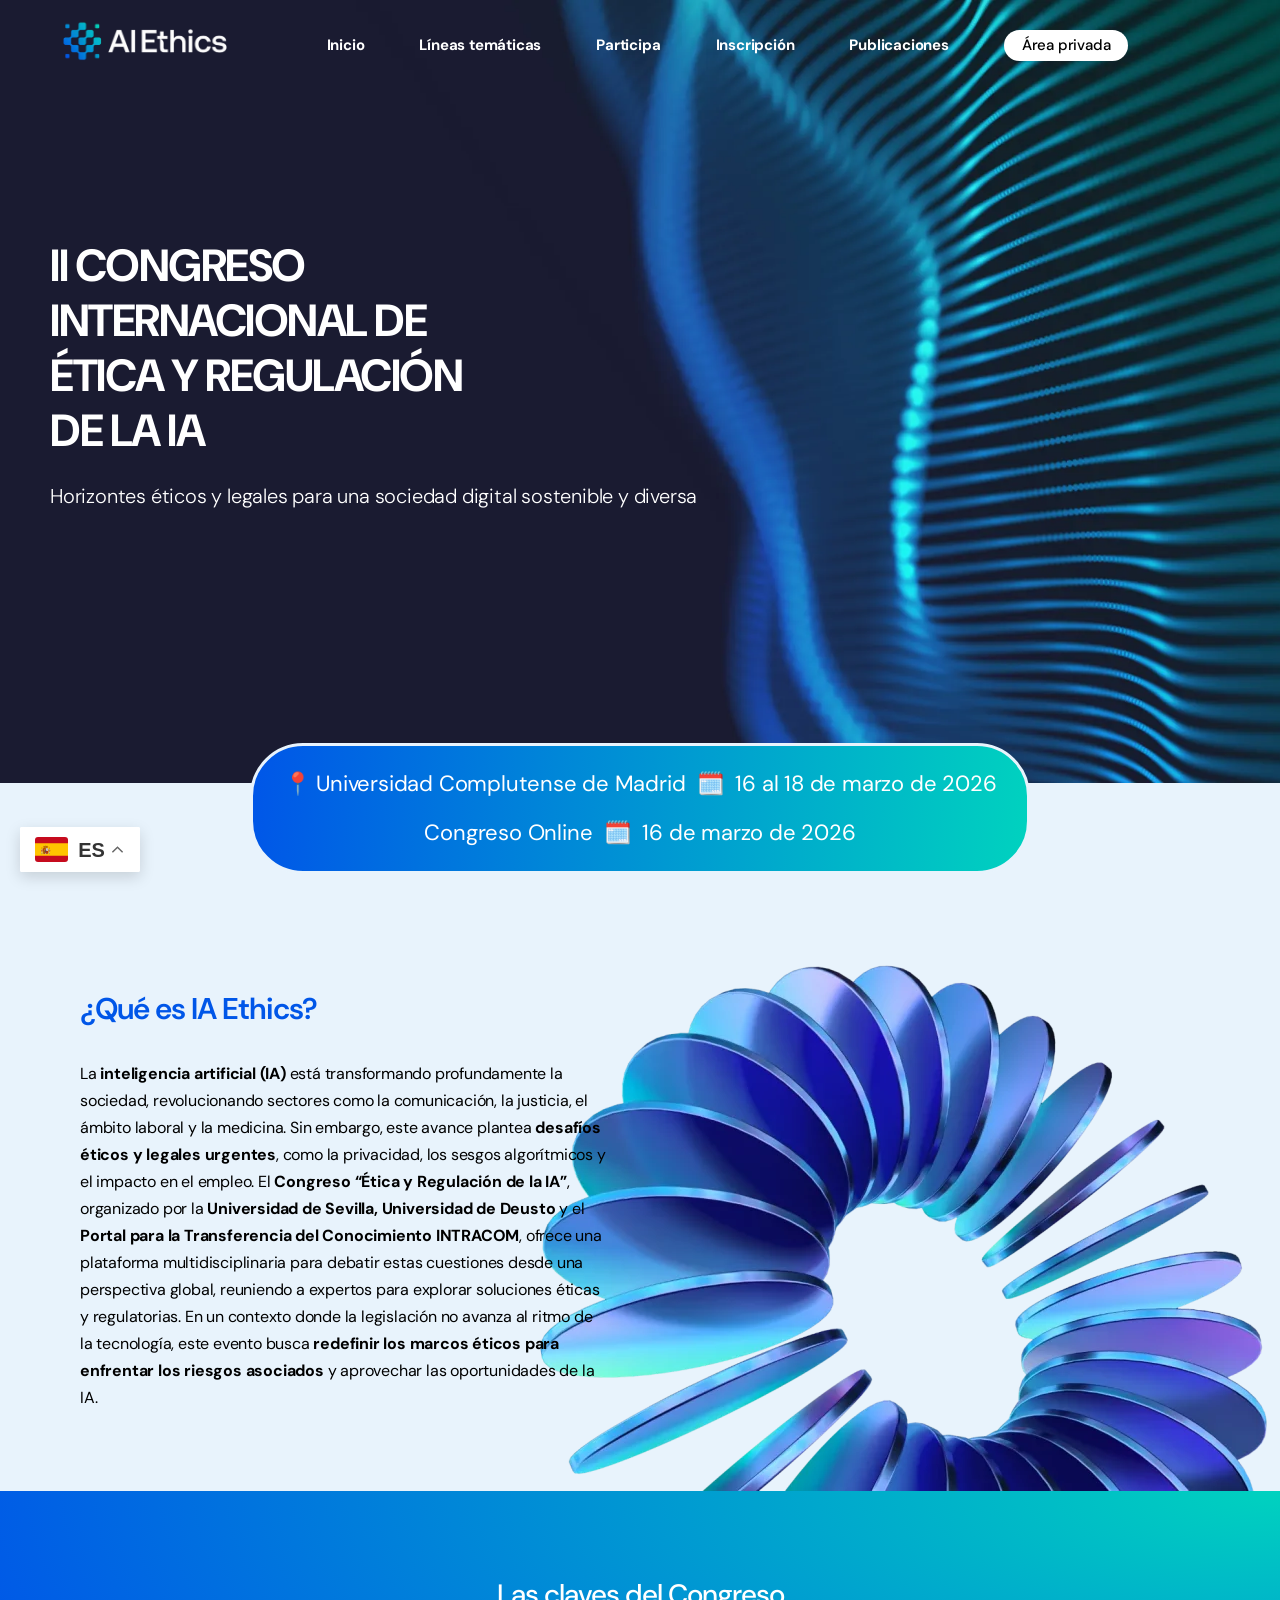
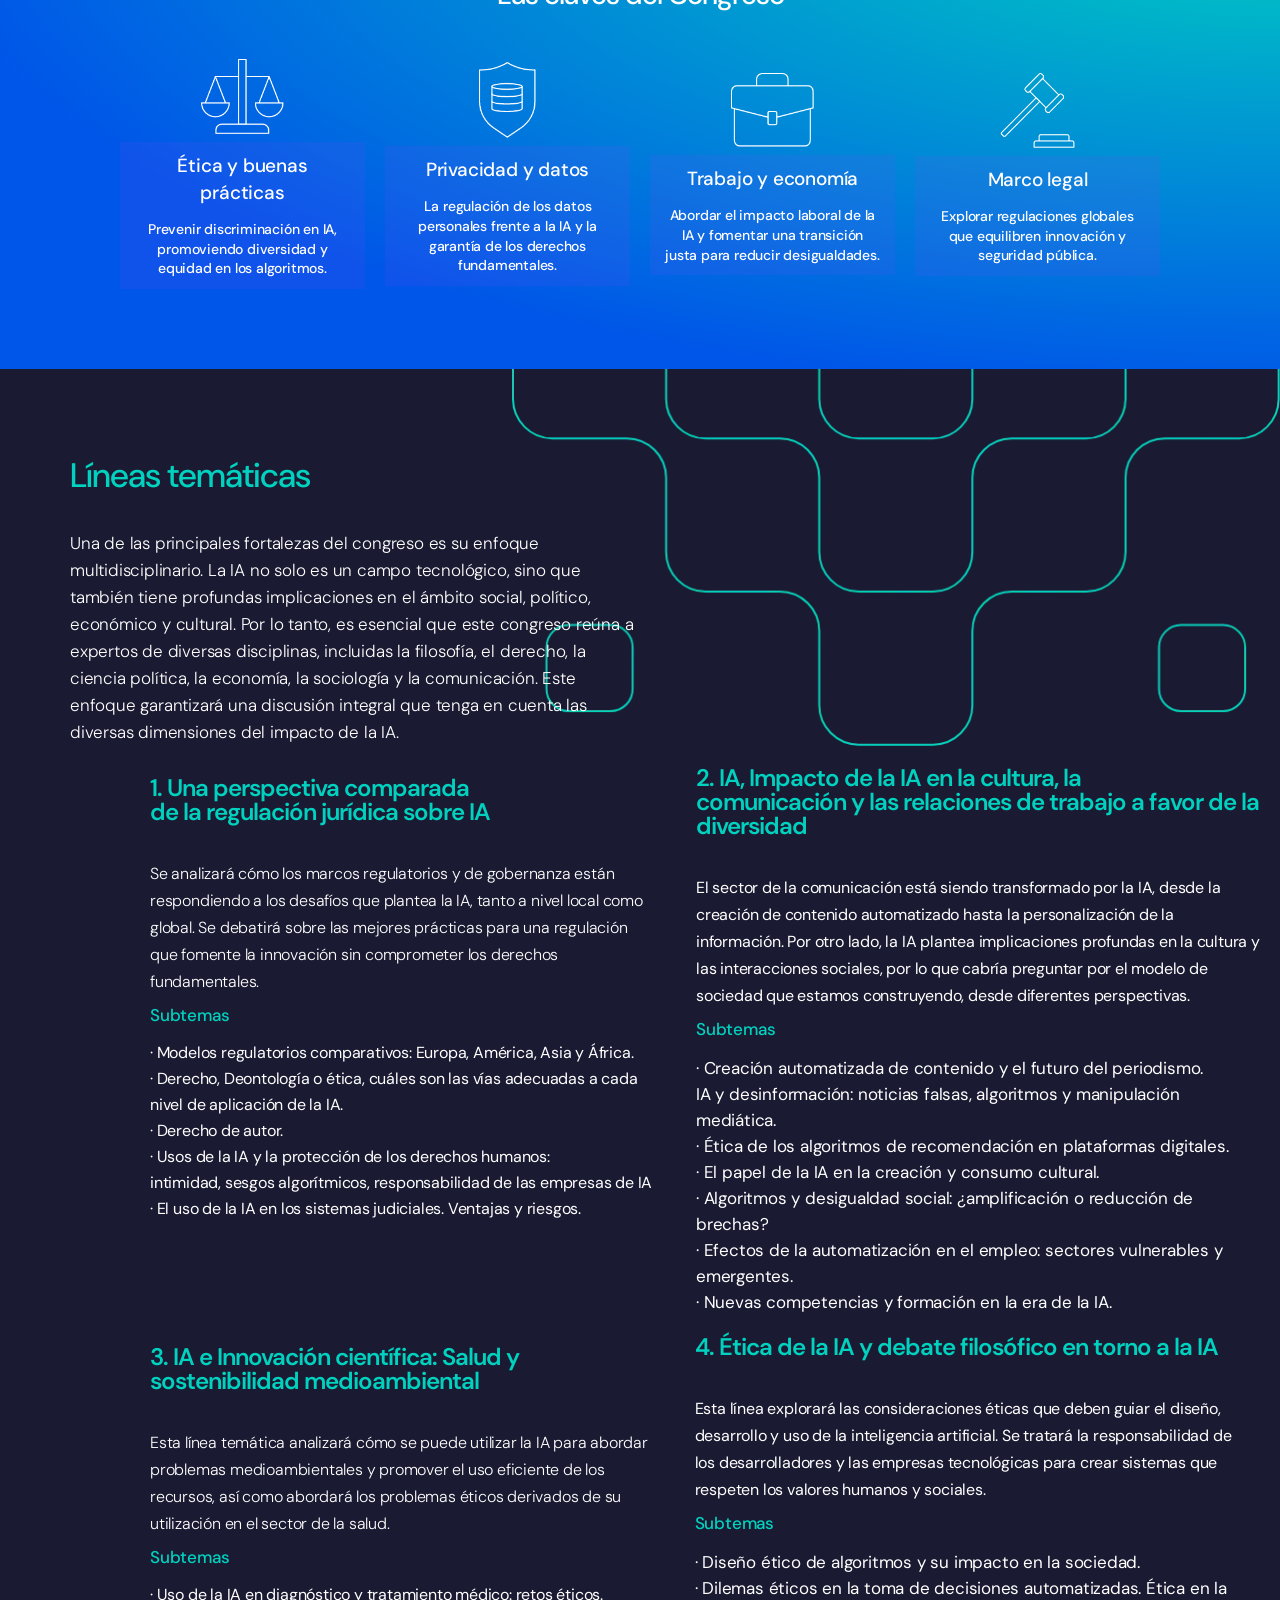
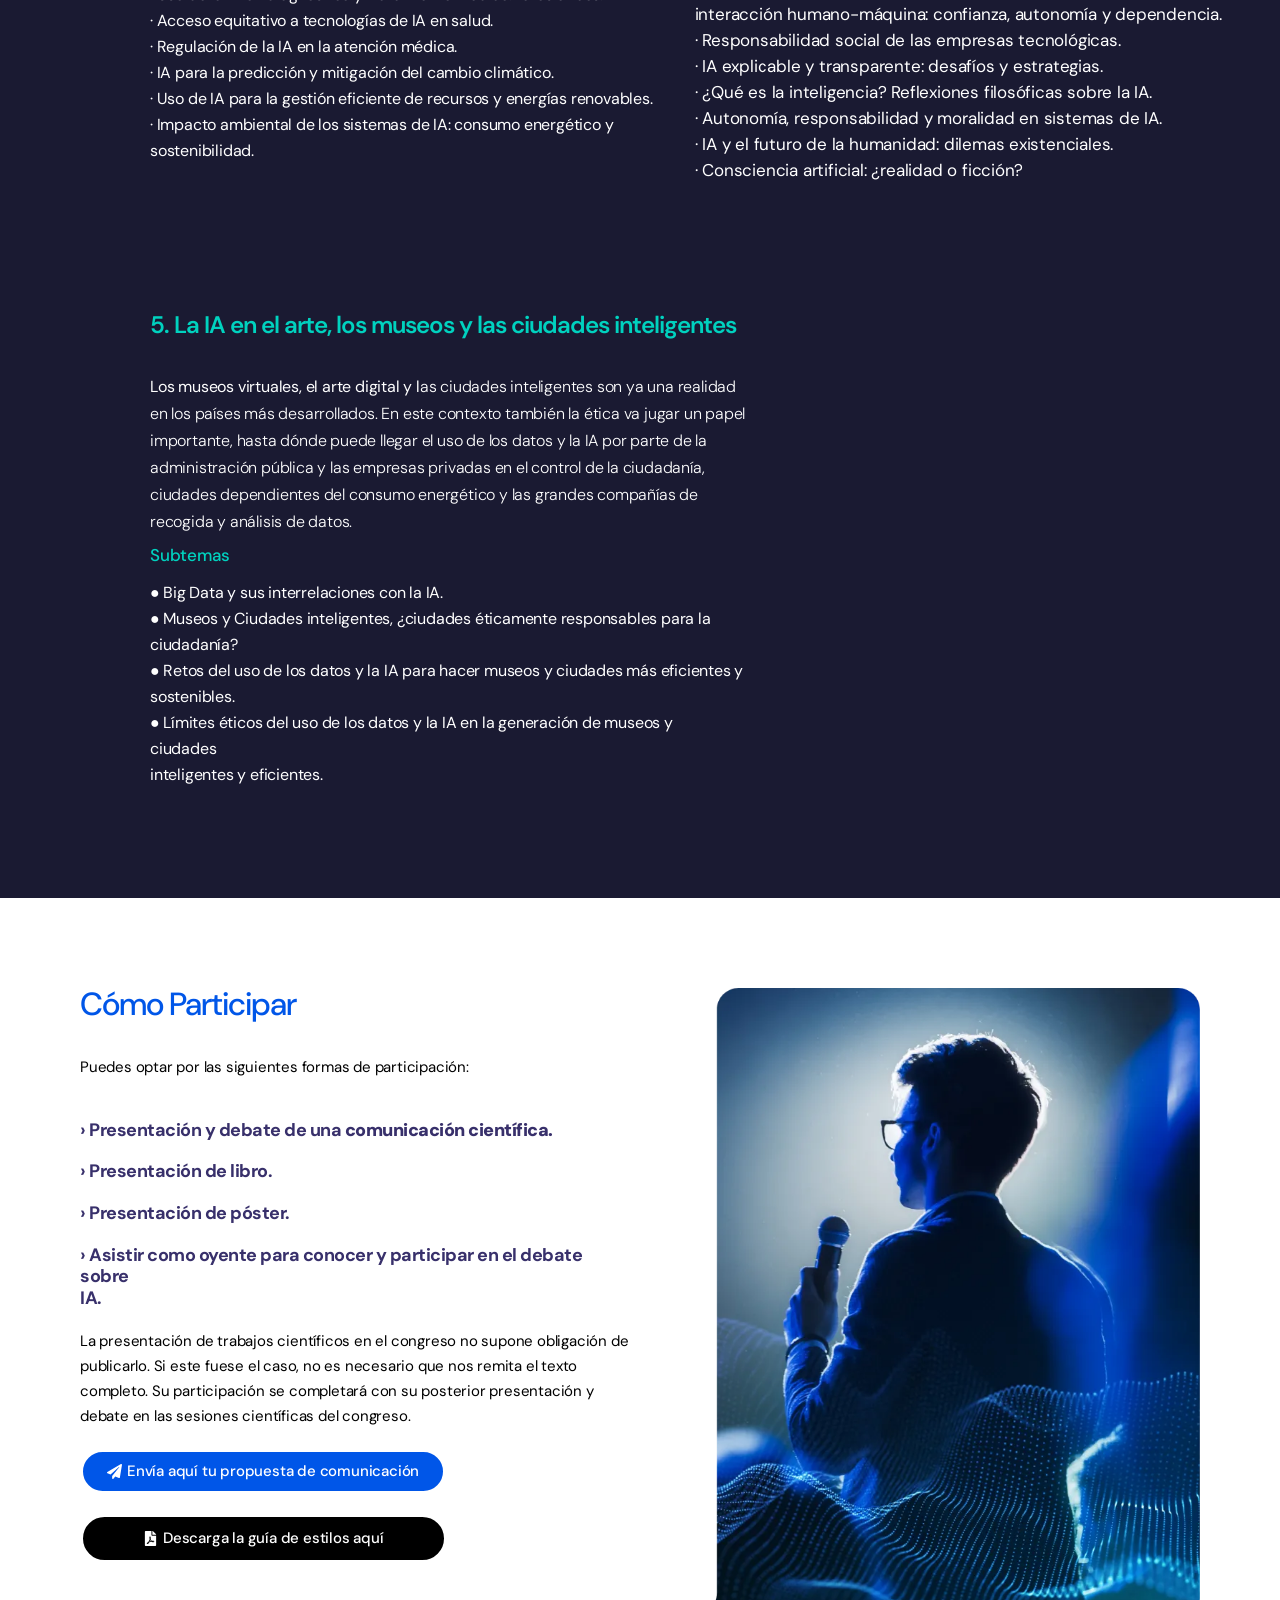
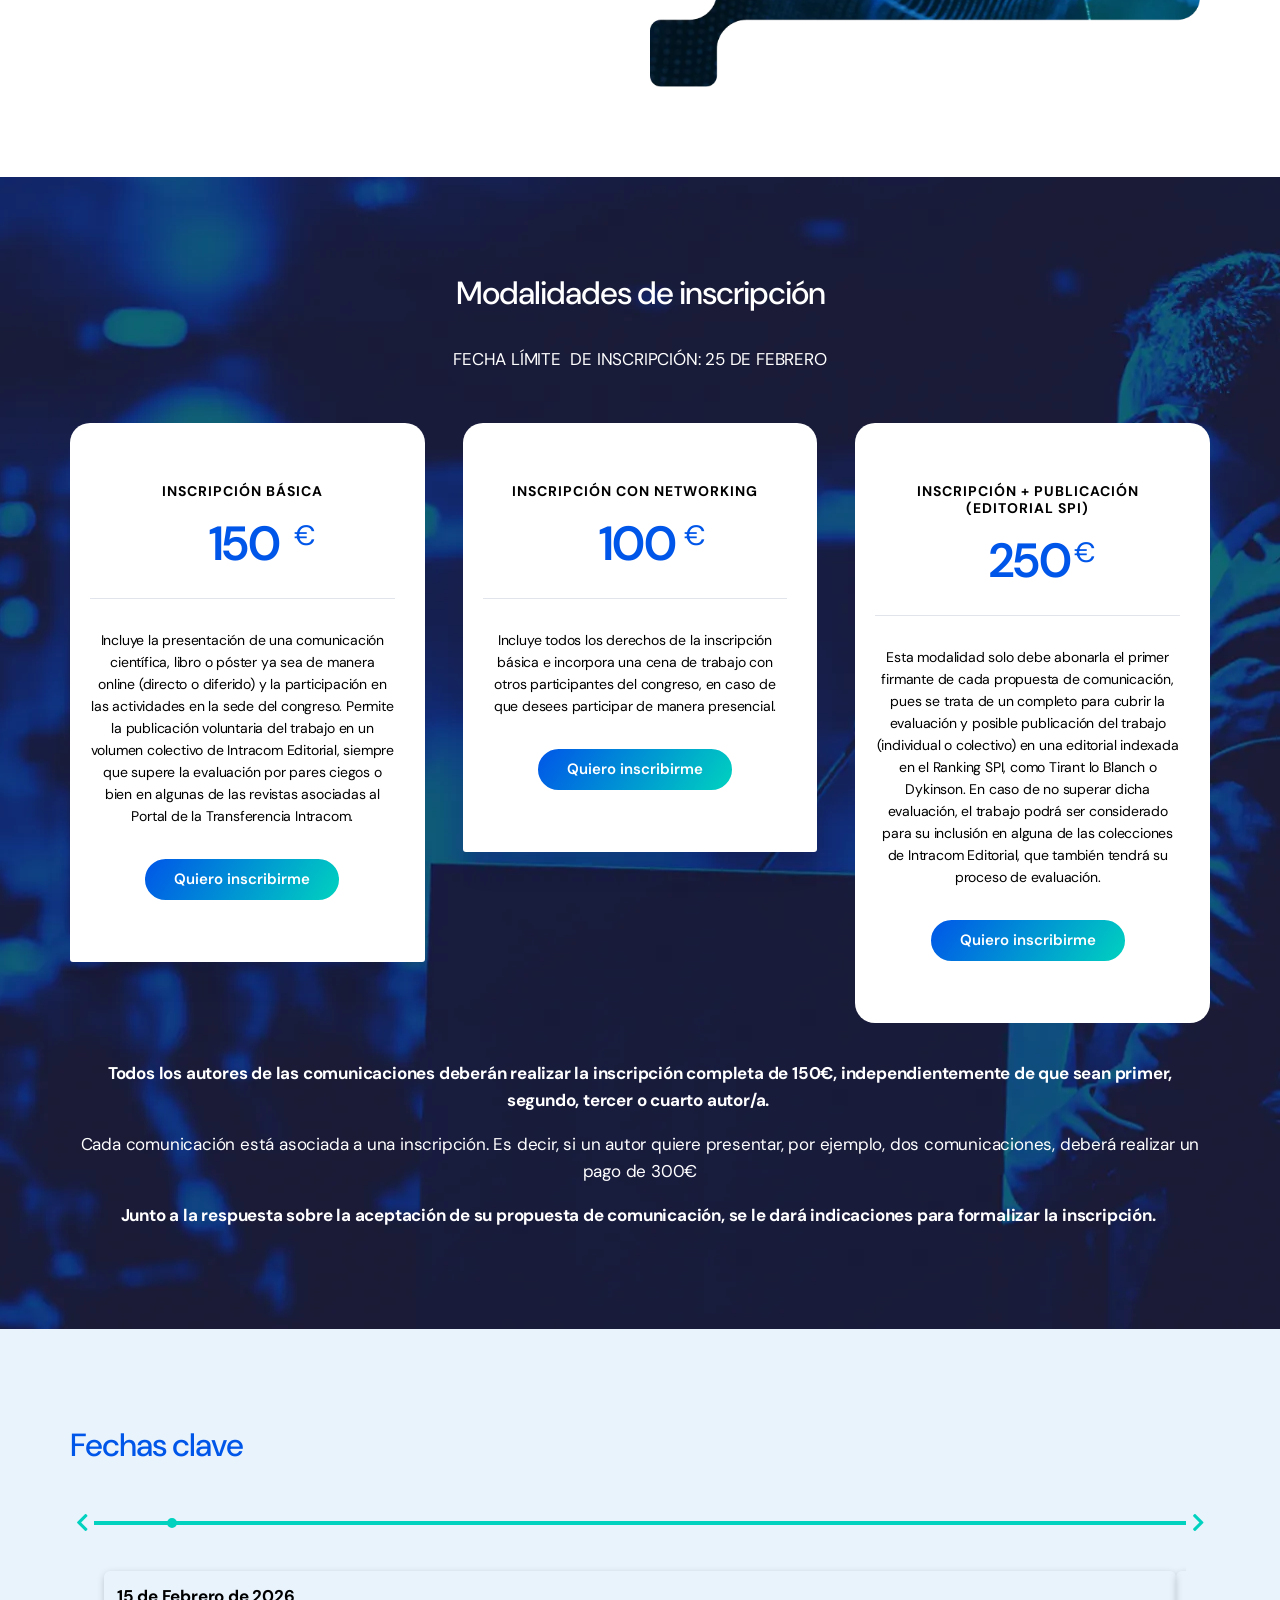
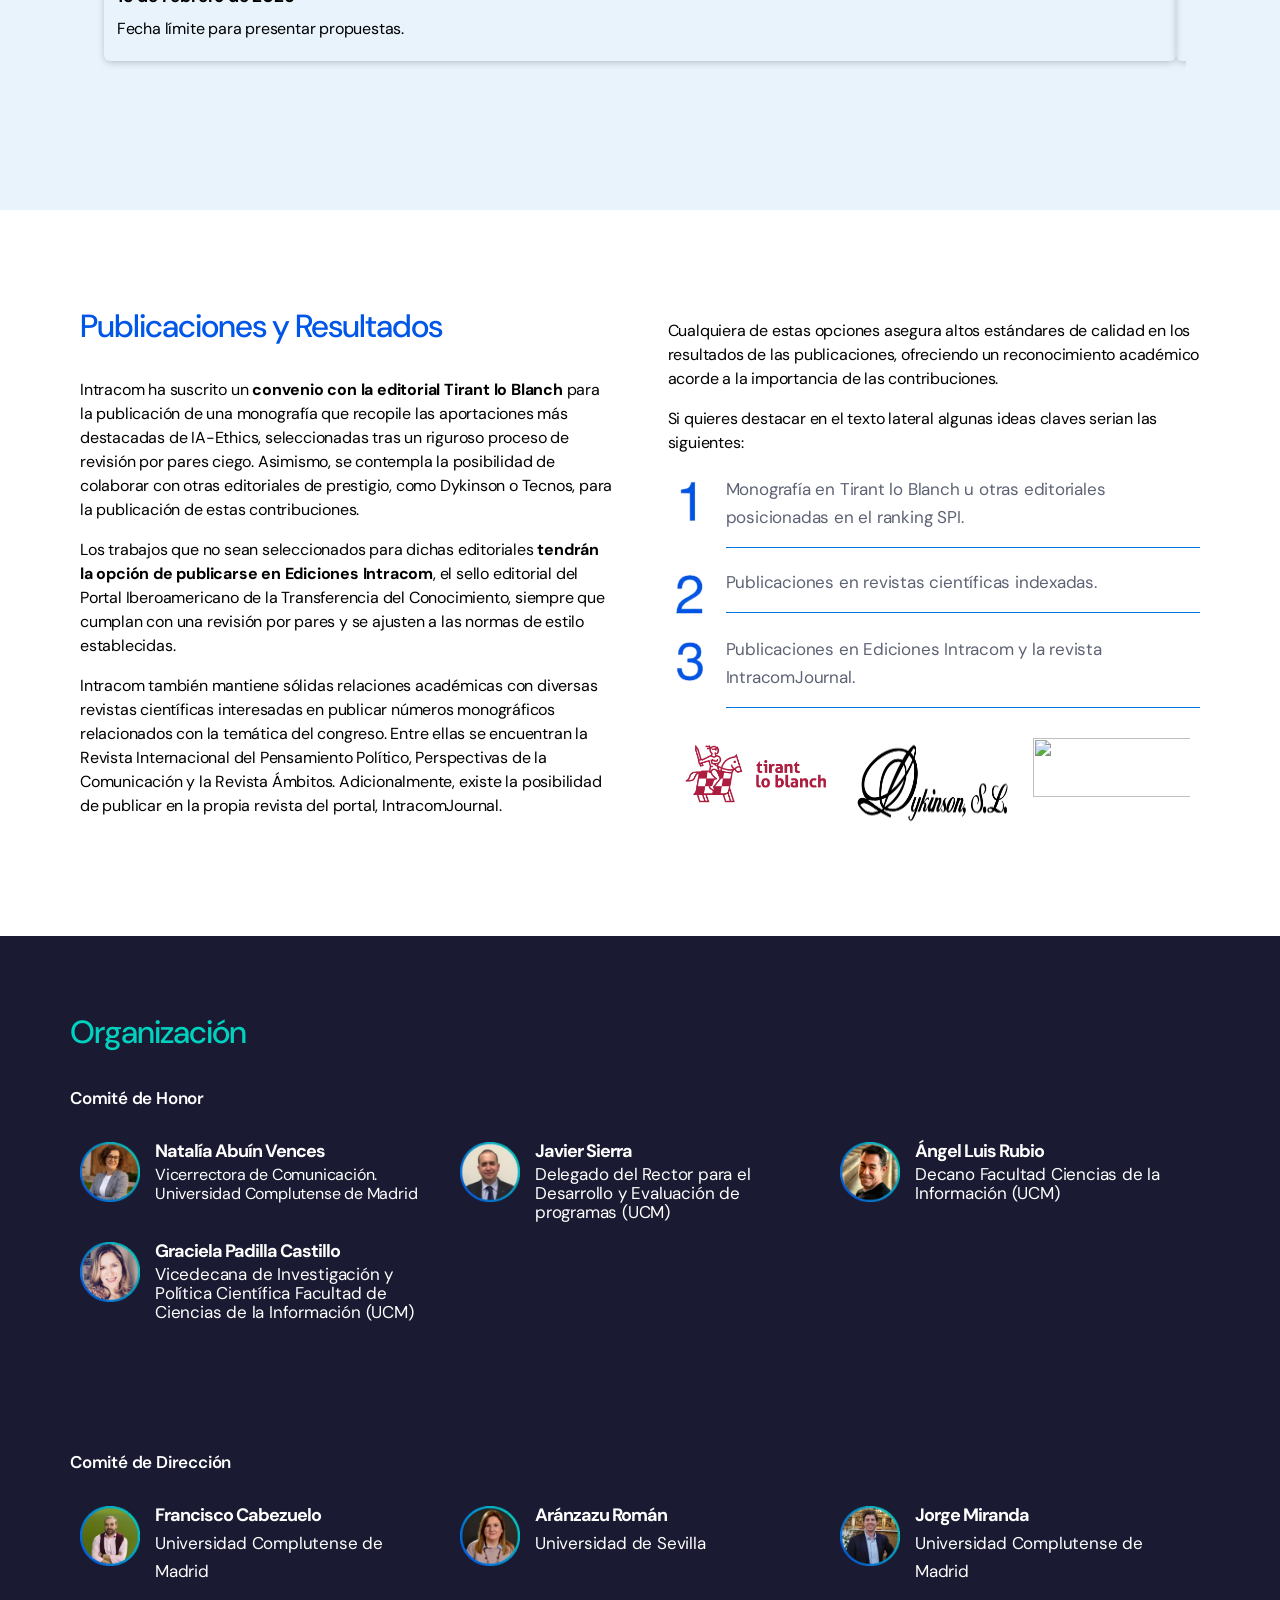
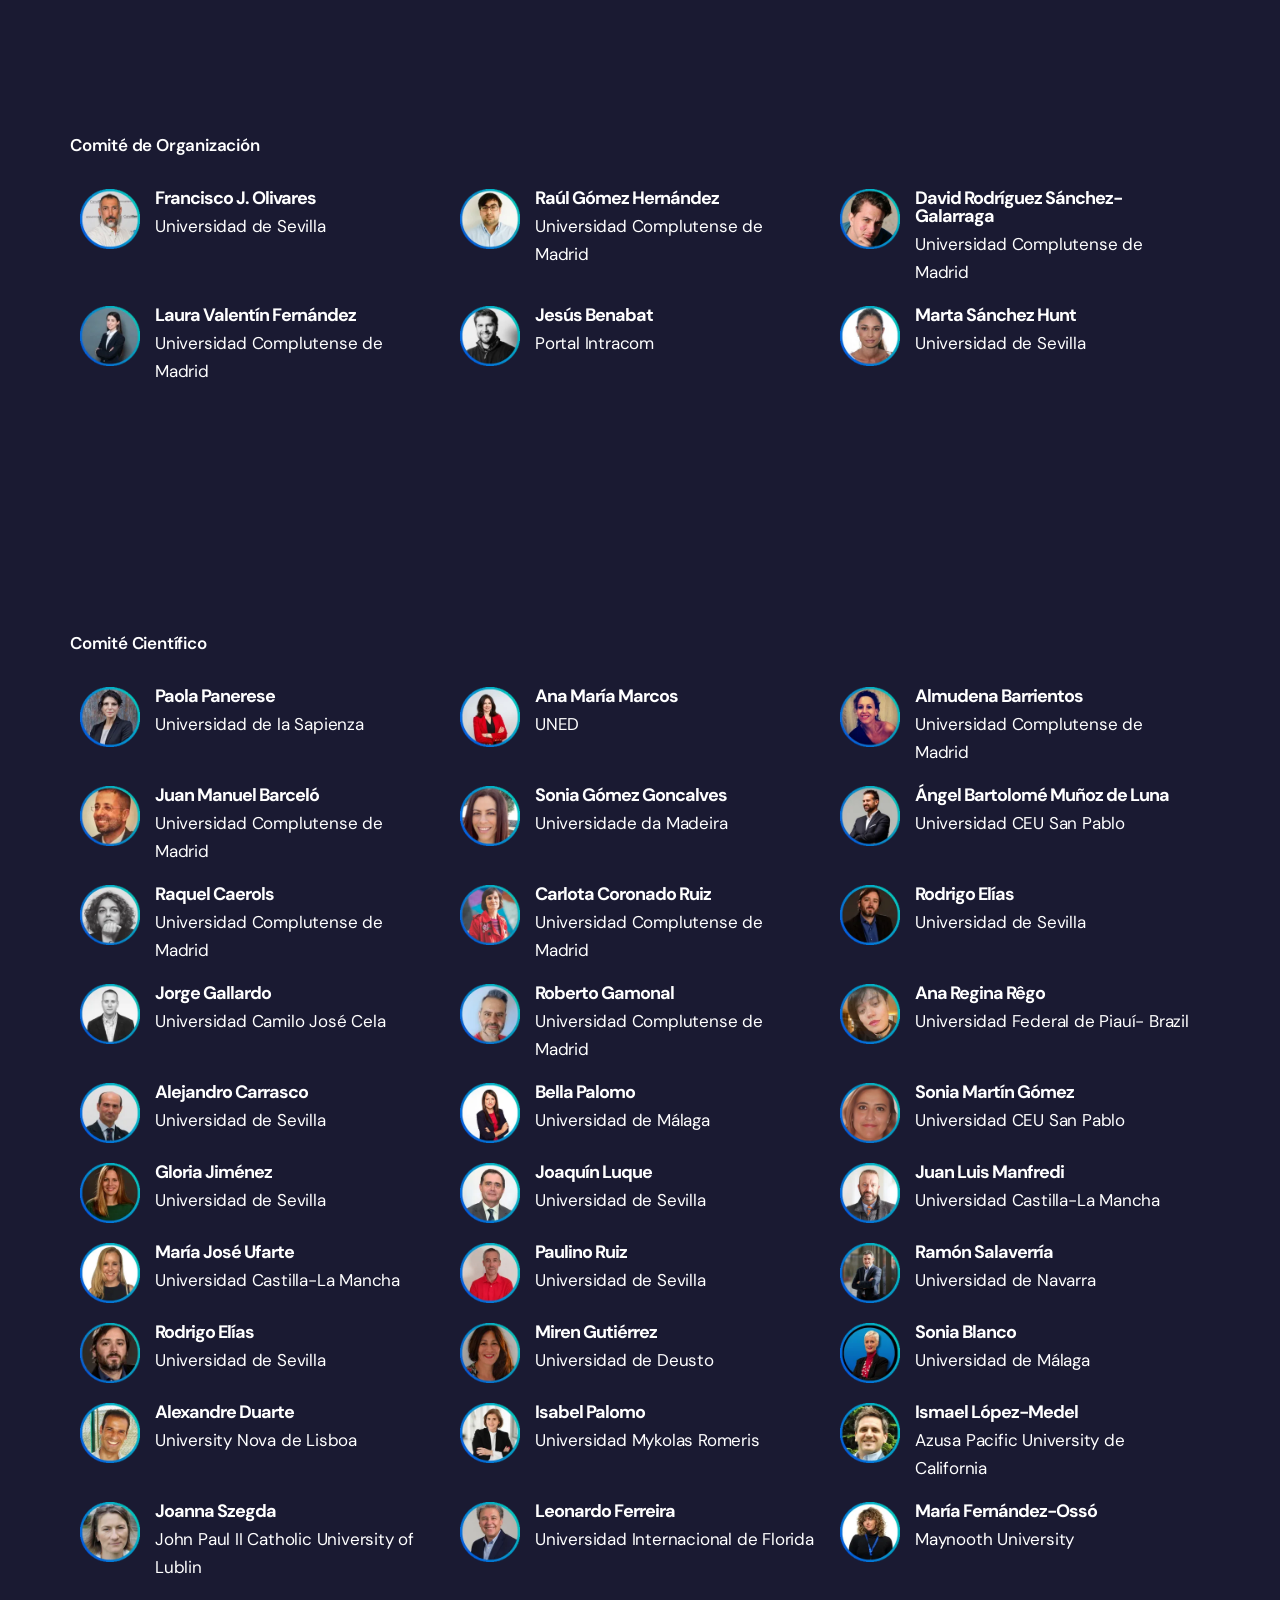
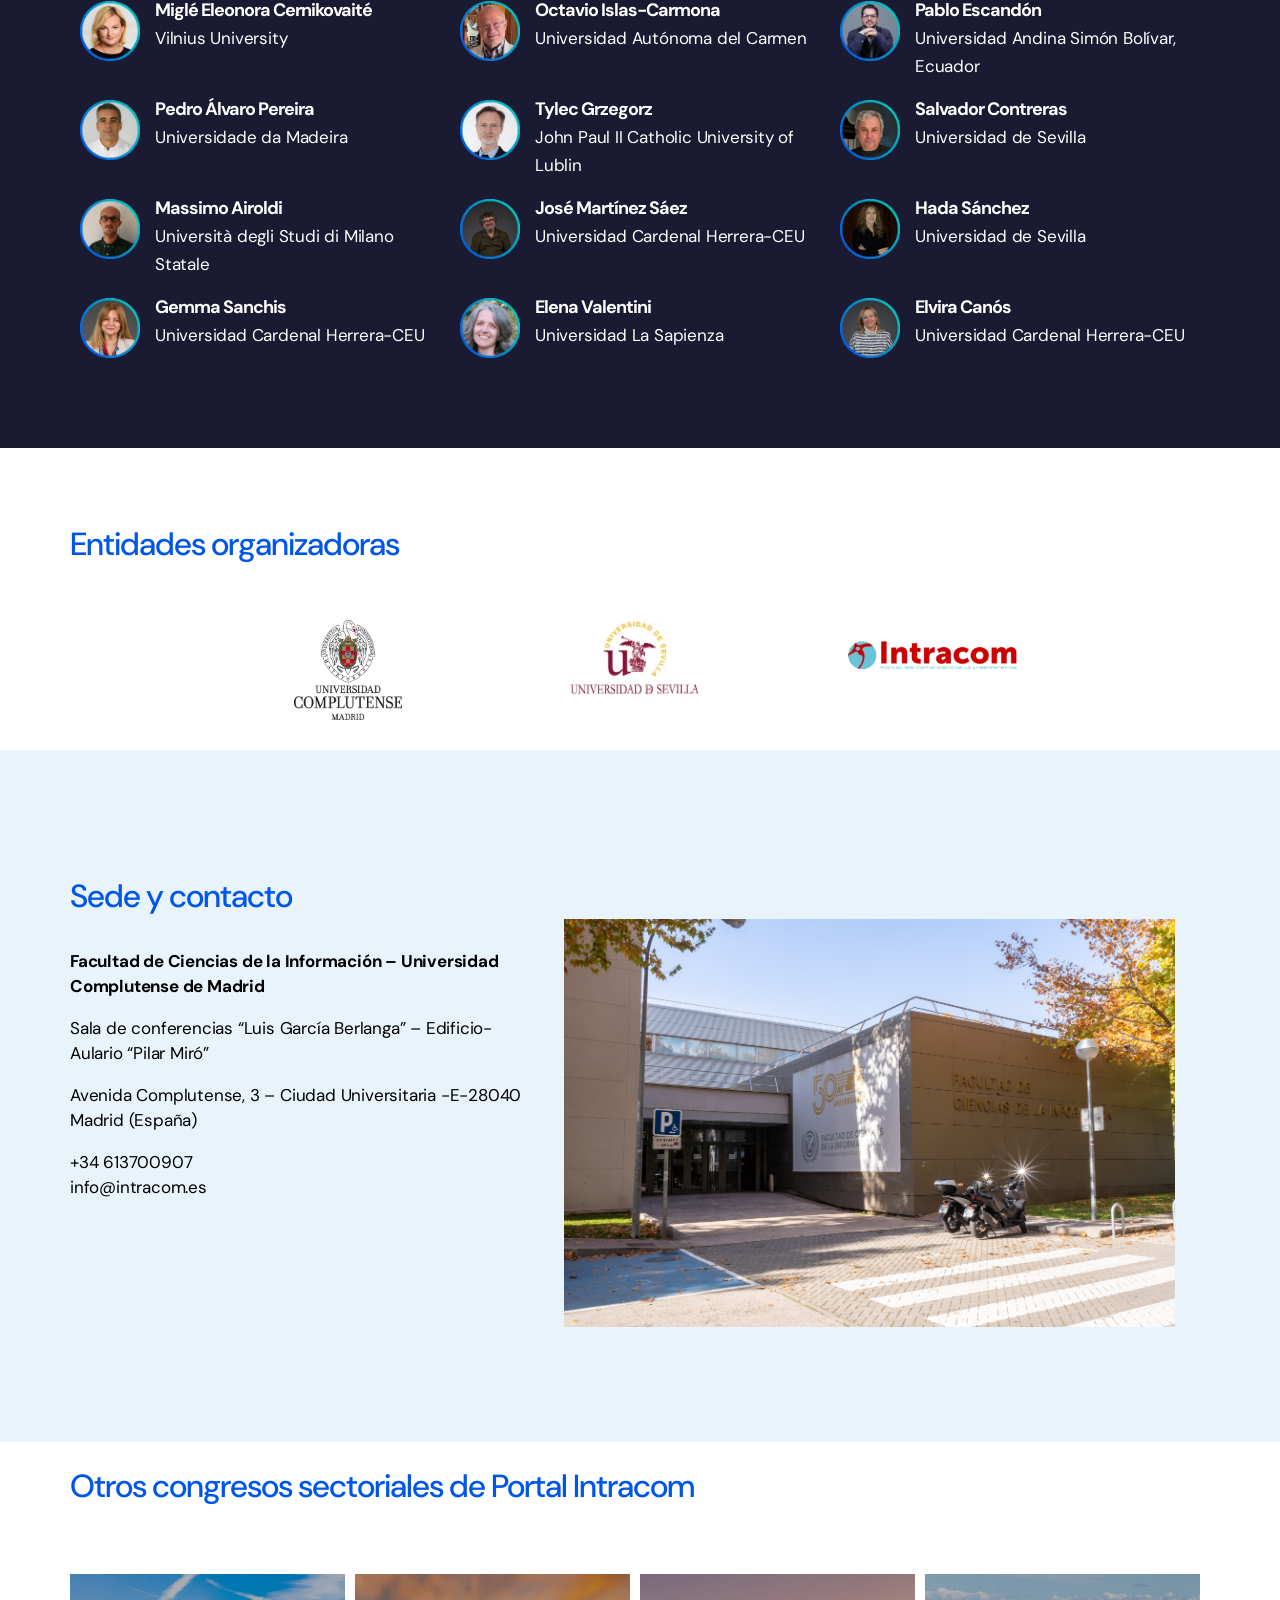
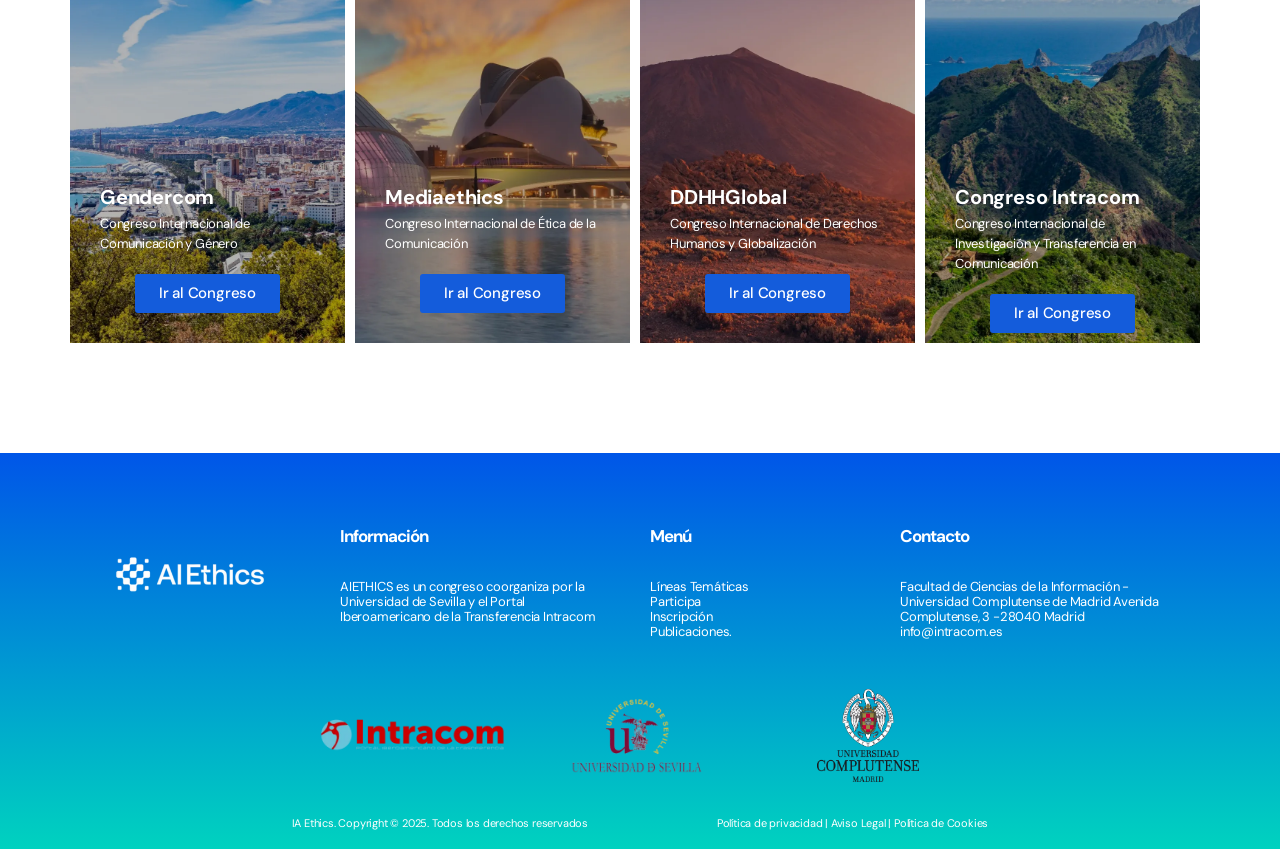
==== commit 61668a12: "También en la copia de 2026, el contacto es info@intracom.es La edición anterior seguía dando una di" ====
--- a/2026/index.html
+++ b/2026/index.html
@@ -1664,7 +1664,7 @@
 				</div>
 				<div class="elementor-element elementor-element-37d47f2 elementor-widget elementor-widget-text-editor" data-id="37d47f2" data-element_type="widget" data-e-type="widget" data-widget_type="text-editor.default">
 				<div class="elementor-widget-container">
-									<p><strong>Facultad de Ciencias de la Información &#8211; Universidad Complutense de Madrid </strong></p><p><span style="font-weight: 400;">Sala de conferencias “Luis García Berlanga” &#8211; Edificio-Aulario “Pilar Miró”</span></p><p><span style="font-weight: 400;">Avenida Complutense, 3 &#8211; Ciudad Universitaria -E-28040 Madrid (España)</span></p><p>+34 613700907<br />iaethics@intracom.es</p>								</div>
+									<p><strong>Facultad de Ciencias de la Información &#8211; Universidad Complutense de Madrid </strong></p><p><span style="font-weight: 400;">Sala de conferencias “Luis García Berlanga” &#8211; Edificio-Aulario “Pilar Miró”</span></p><p><span style="font-weight: 400;">Avenida Complutense, 3 &#8211; Ciudad Universitaria -E-28040 Madrid (España)</span></p><p>+34 613700907<br />info@intracom.es</p>								</div>
 				</div>
 				</div>
 		<div class="elementor-element elementor-element-59fafa6 e-con-full e-flex e-con e-child" data-id="59fafa6" data-element_type="container" data-e-type="container">
